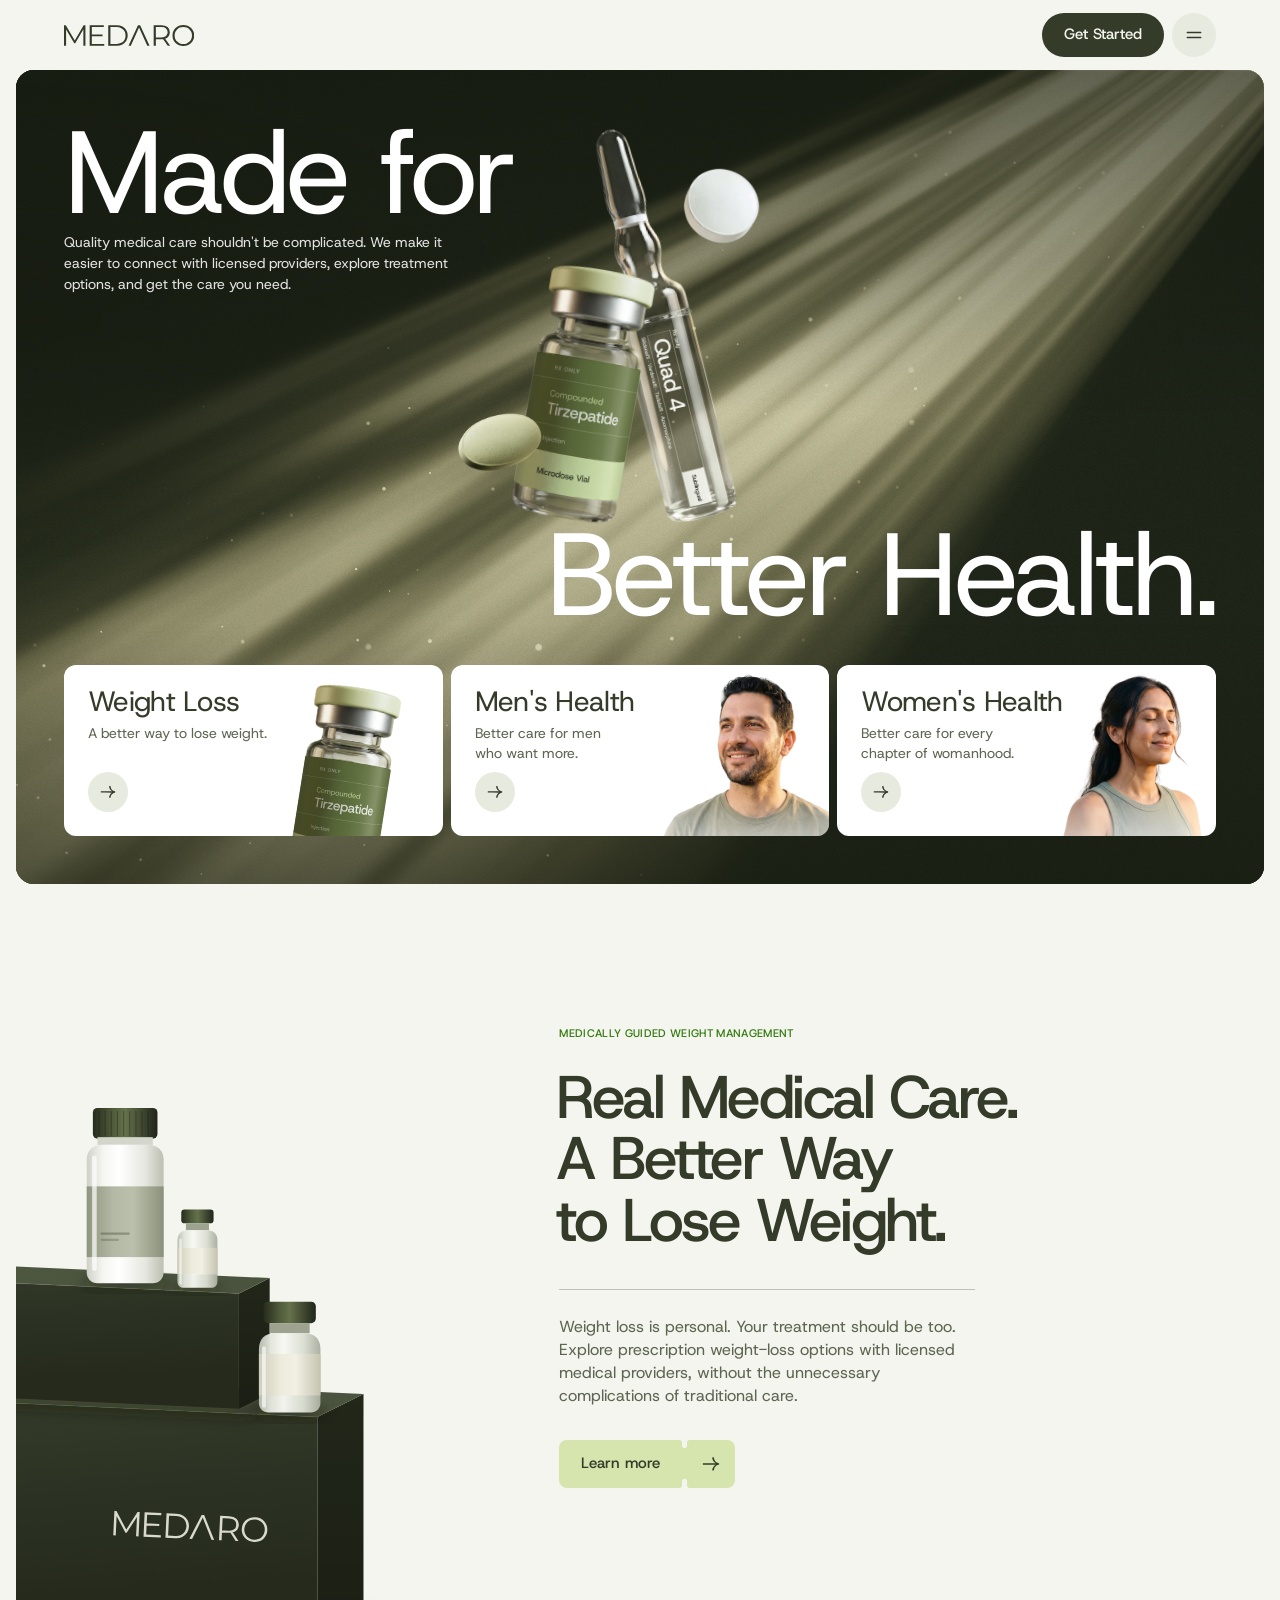
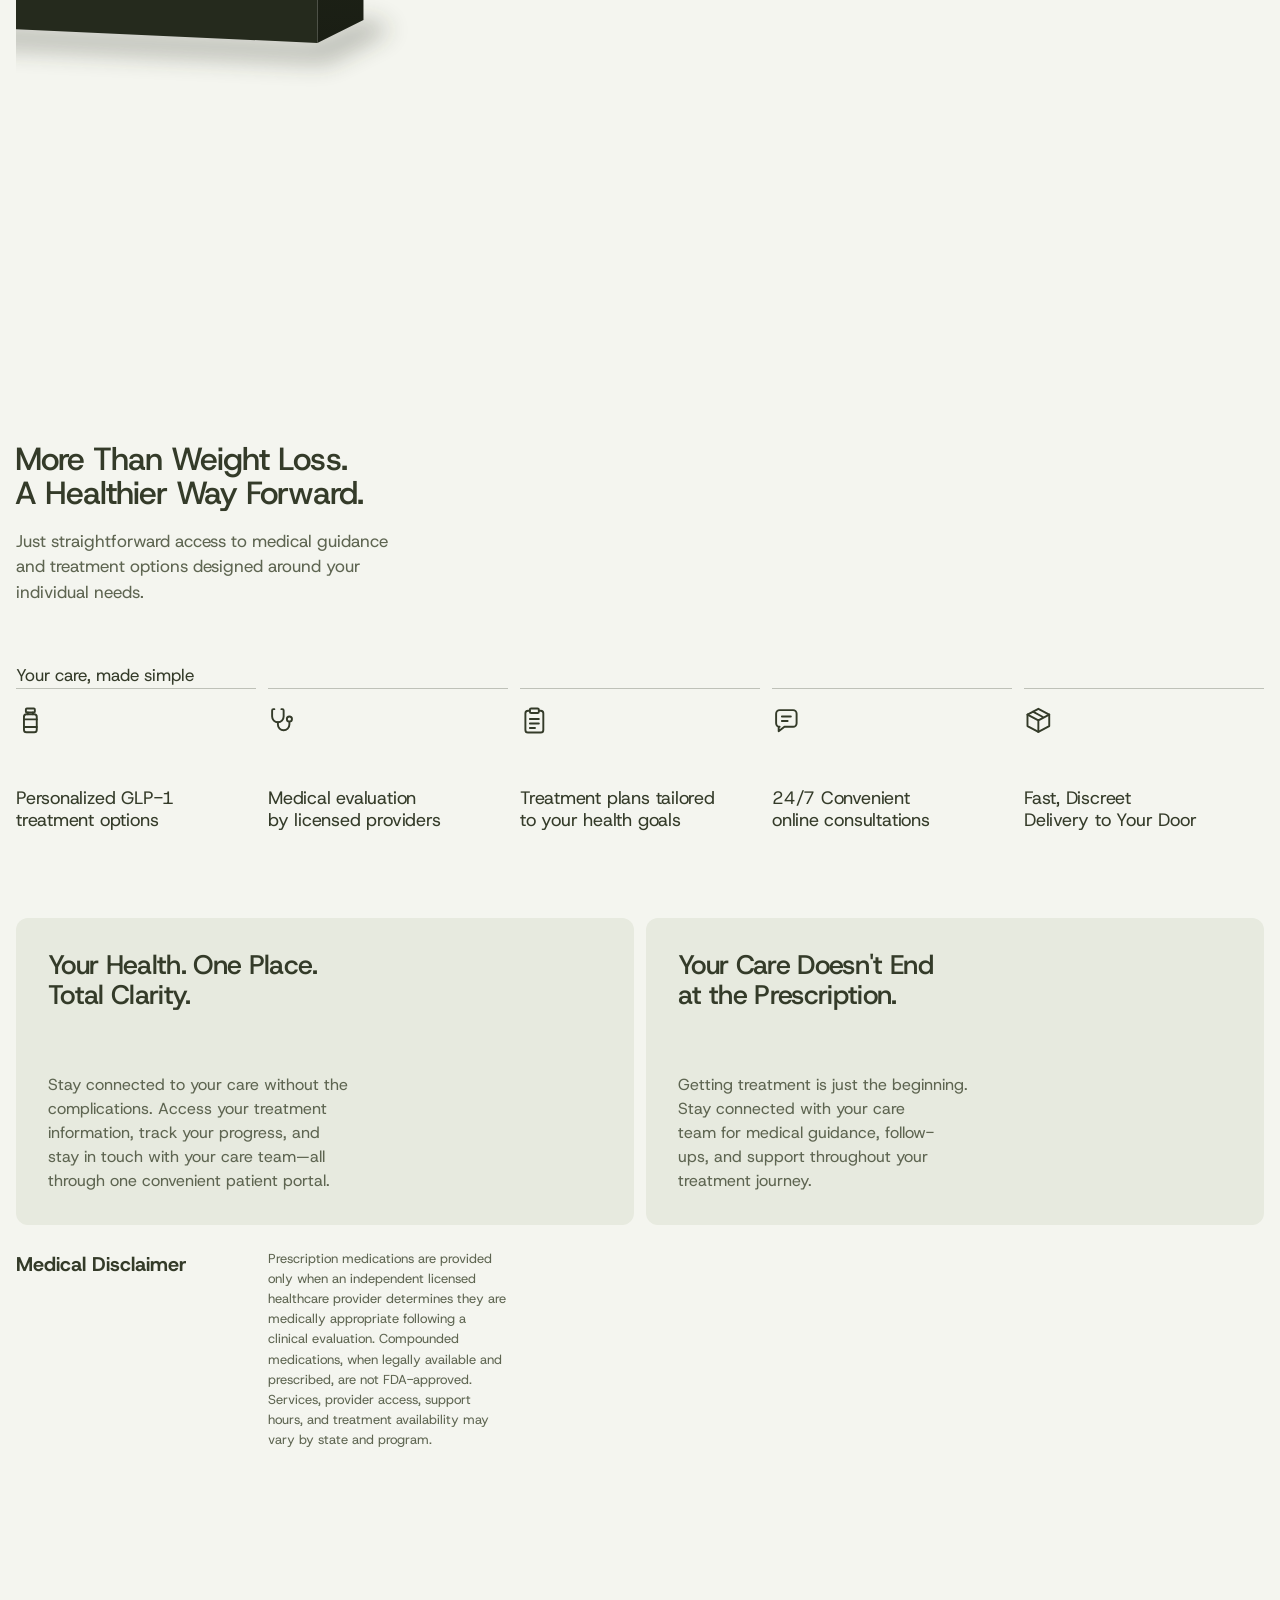
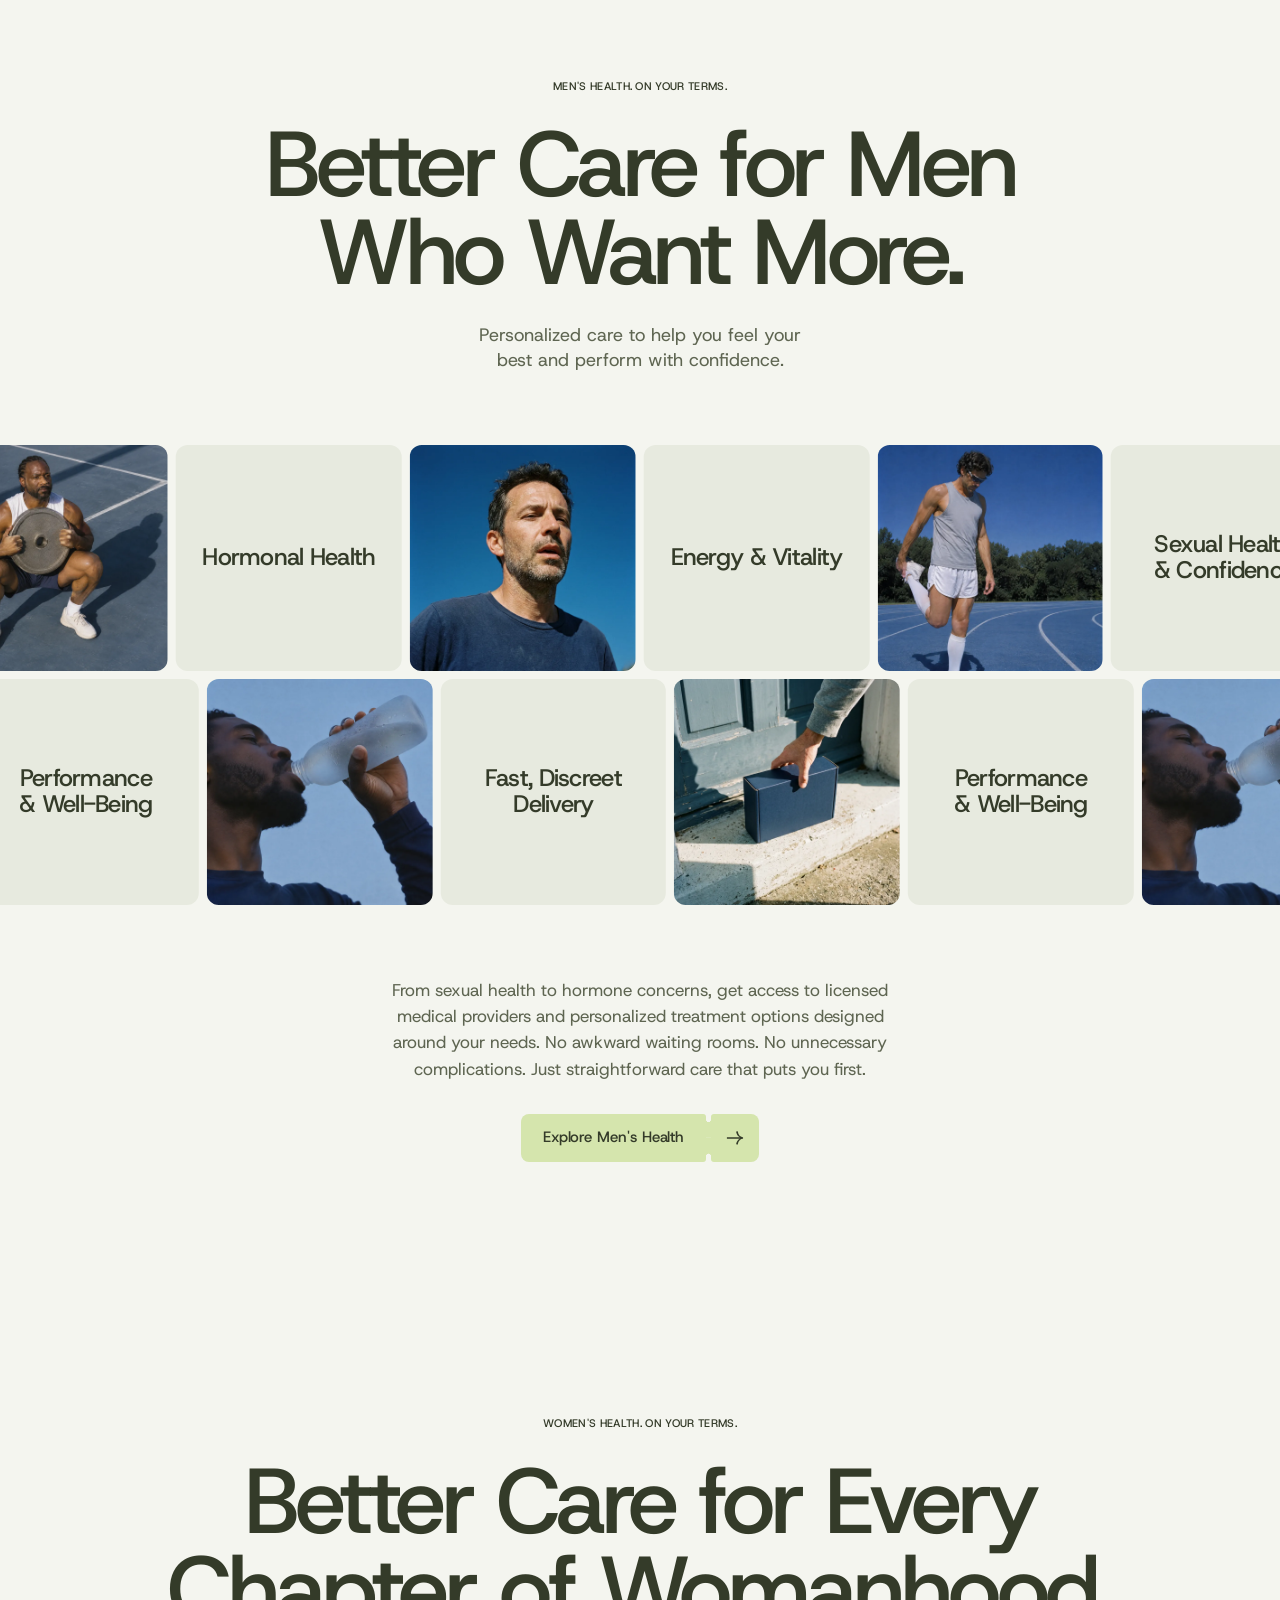
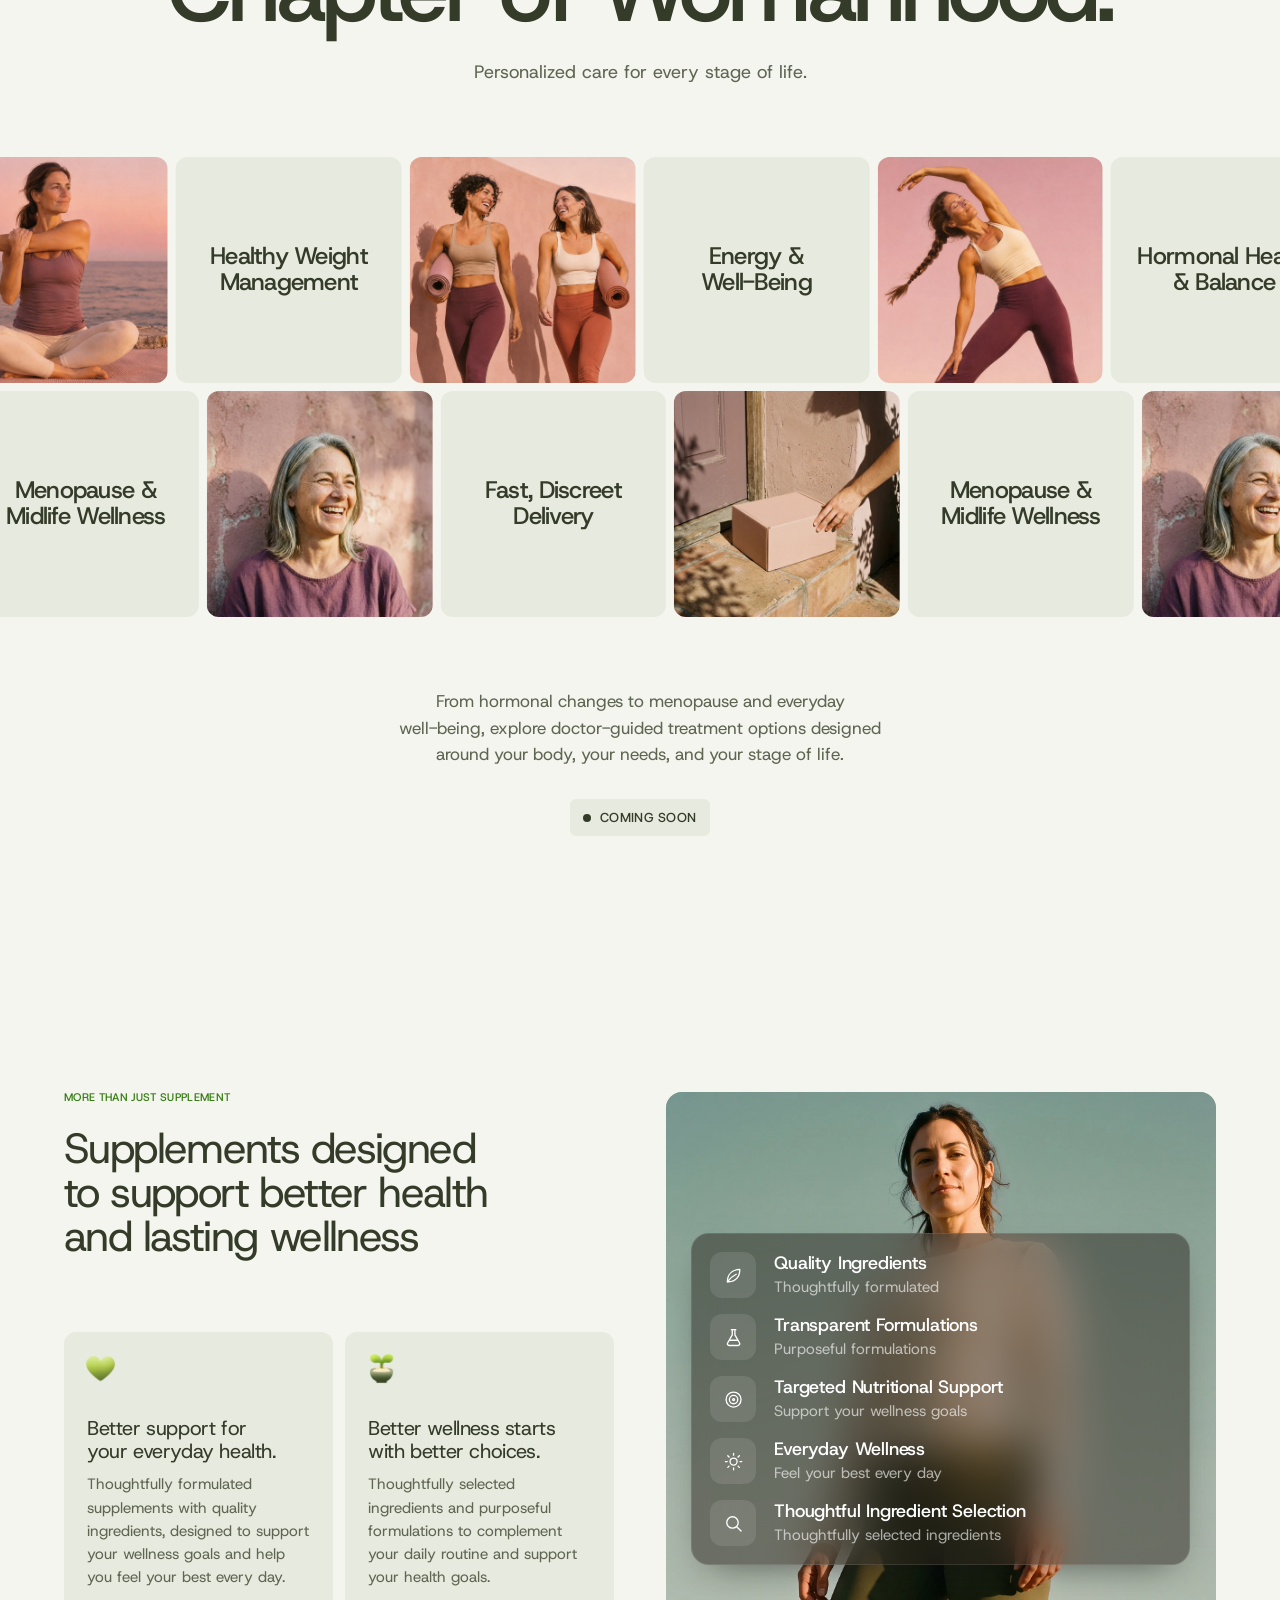
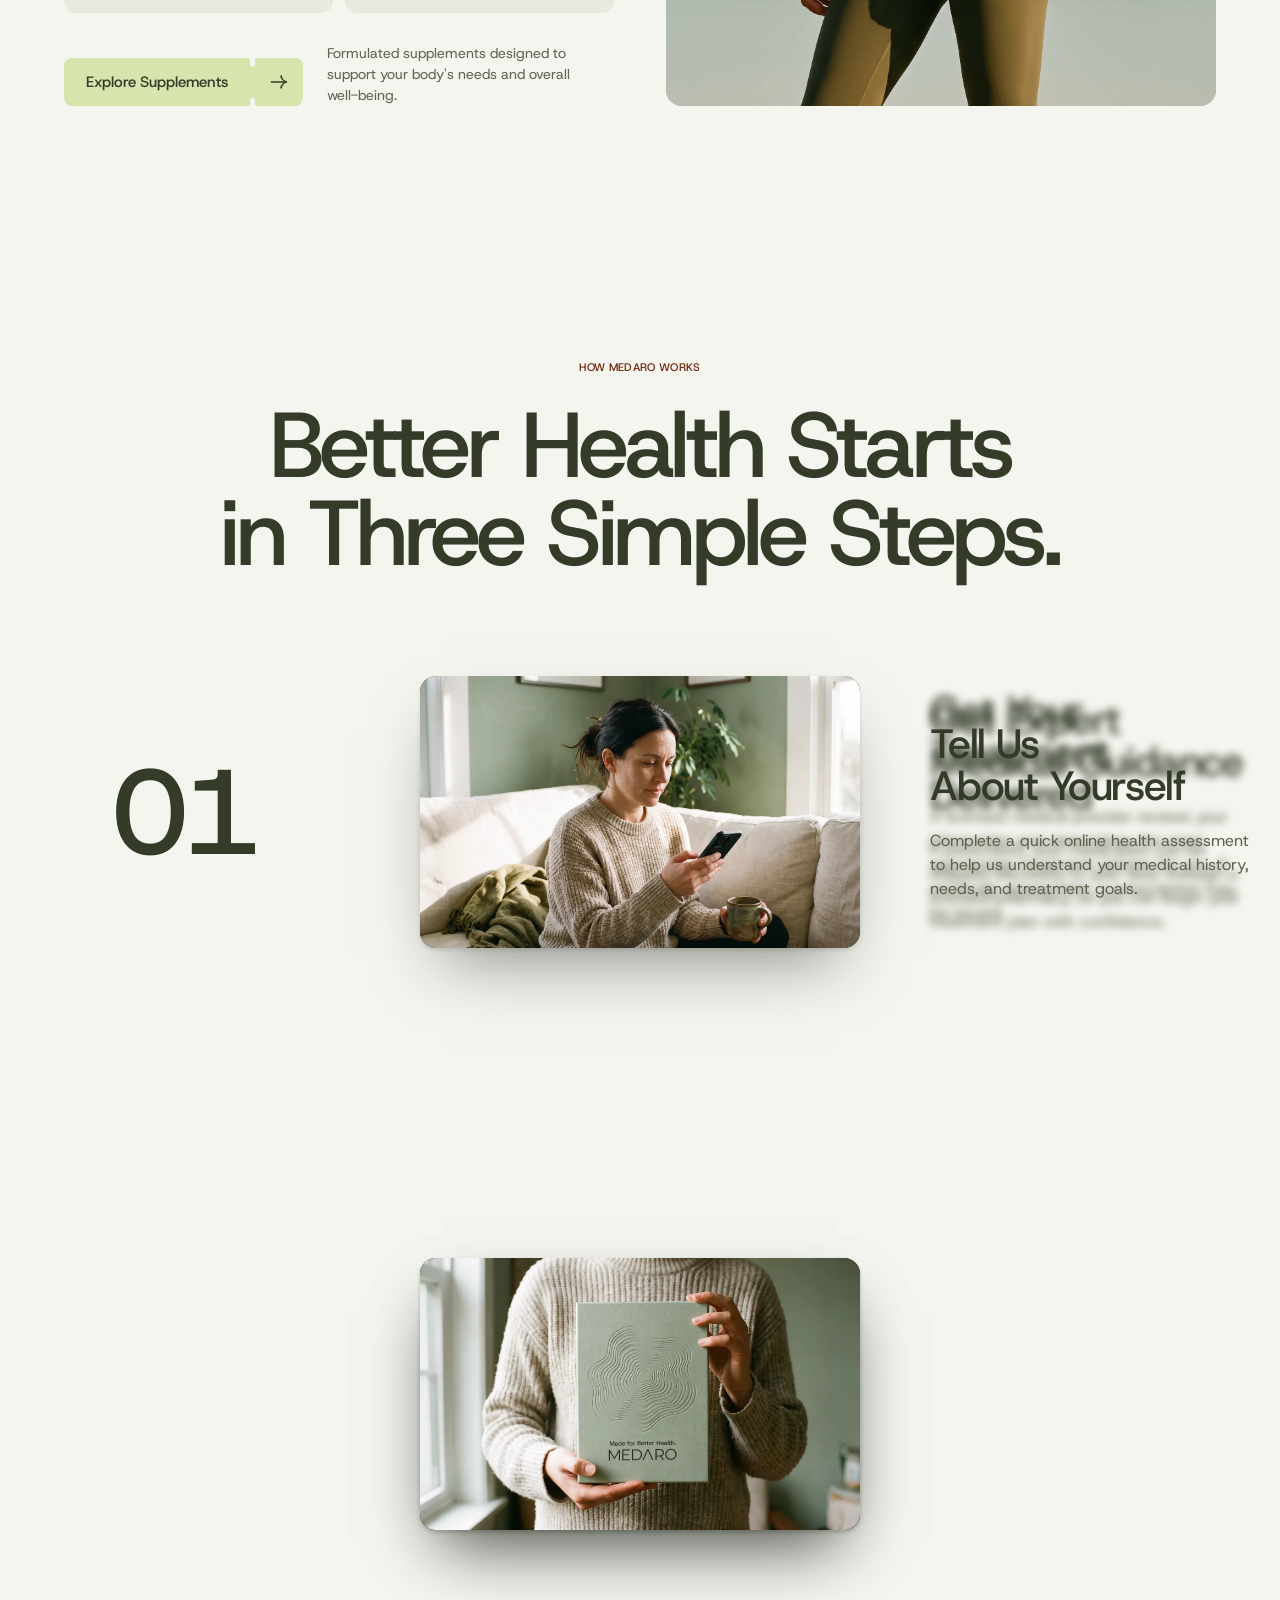
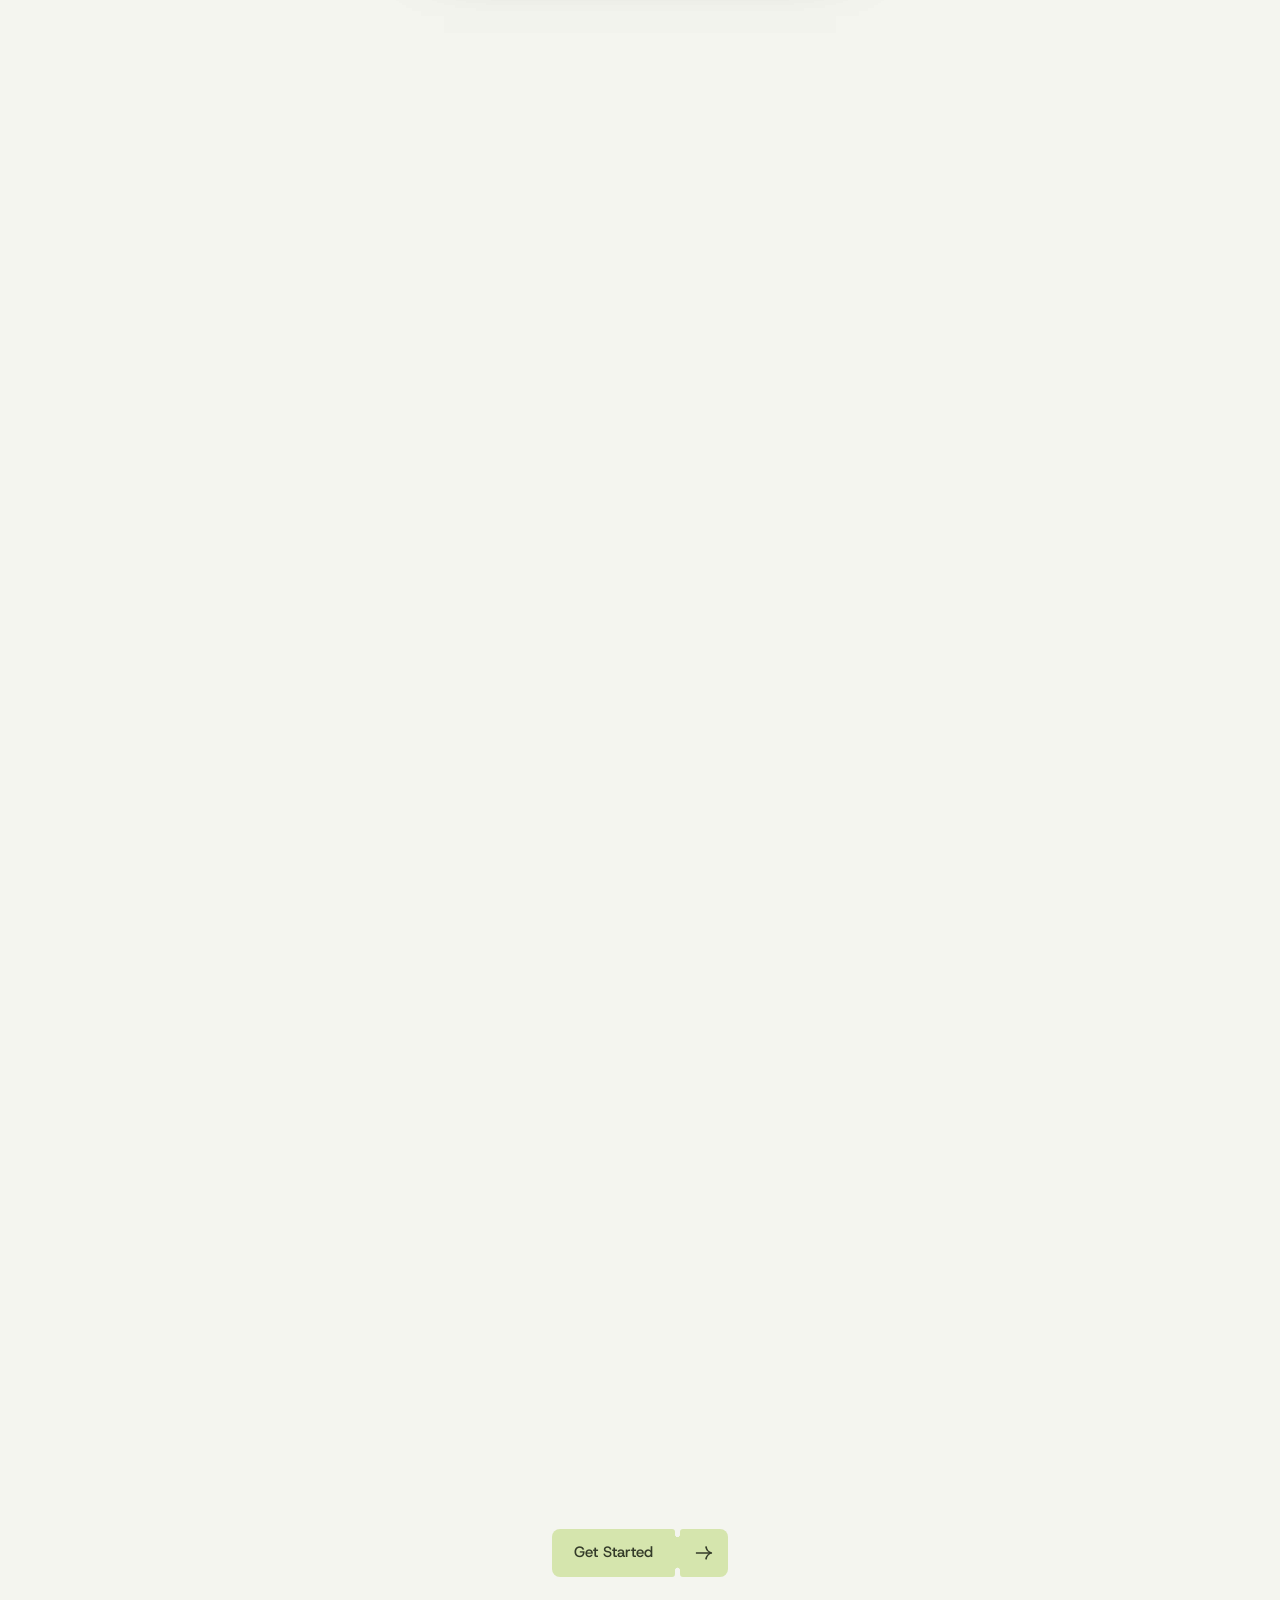
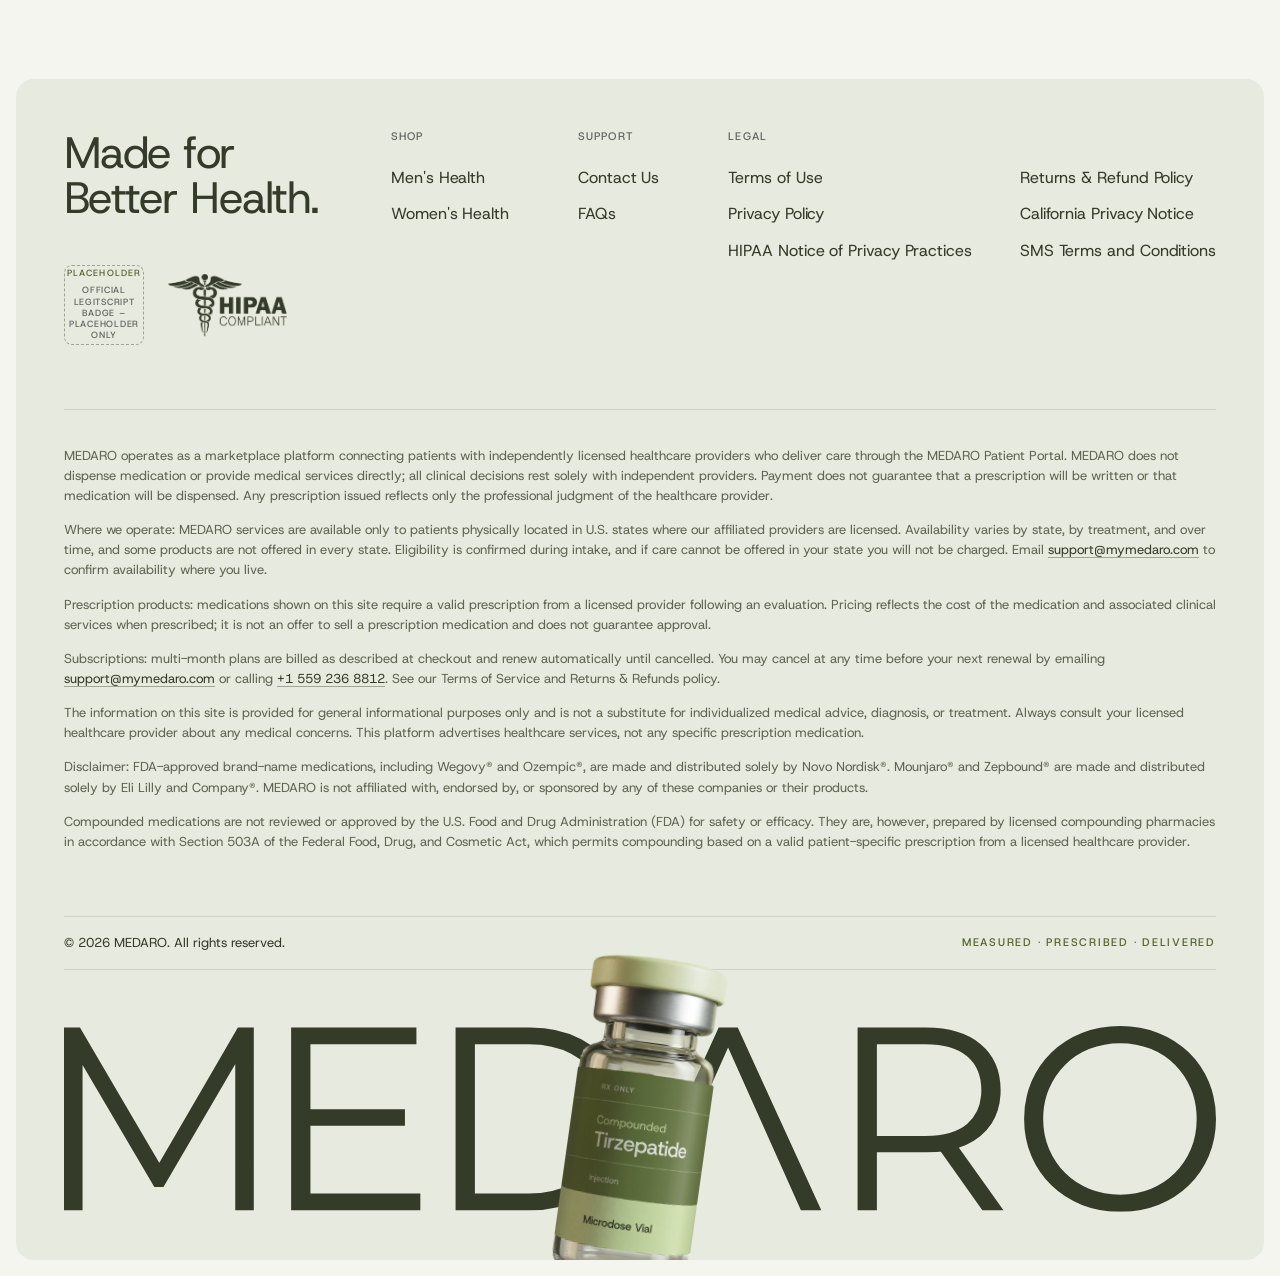
==== site/index.html @ e780f652 "How Medaro Works step 3: held sage box with a debossed pattern The user found bugs in the debossed m" ====
<!doctype html>
<html lang="en" data-palettes="a">
<head>
  <meta charset="utf-8">
  <meta name="viewport" content="width=device-width, initial-scale=1, viewport-fit=cover">
  <title>MEDARO · Made for Better Health</title>
  <meta name="description" content="Quality medical care shouldn't be complicated. We make it easier to connect with licensed providers, explore treatment options, and get the care you need.">
  <meta name="robots" content="noindex, nofollow"><!-- Draft: keep staging out of search -->
  <meta name="theme-color" content="#f4f5ef">
  <link rel="preconnect" href="https://fonts.googleapis.com">
  <link rel="preconnect" href="https://fonts.gstatic.com" crossorigin>
  <link rel="stylesheet" href="https://fonts.googleapis.com/css2?family=Host+Grotesk:wght@300;400;500;600&display=swap">
  <link rel="stylesheet" href="styles.css">
  <!-- Components (shared across pages) -->
  <link rel="stylesheet" href="components/header.css">
  <link rel="stylesheet" href="components/category-tile.css">
  <link rel="stylesheet" href="components/menu.css">
  <link rel="stylesheet" href="components/product.css">
  <link rel="stylesheet" href="components/stage-light.css">
  <link rel="stylesheet" href="components/care-tiles.css">
  <link rel="stylesheet" href="components/steps.css">
  <link rel="stylesheet" href="components/footer.css">
  <!-- One stylesheet per section, so a section can be approved and moved to main on its own -->
  <link rel="stylesheet" href="sections/home/hero.css">
  <link rel="stylesheet" href="sections/home/weight-loss.css">
  <link rel="stylesheet" href="sections/home/mens-health.css">
  <link rel="stylesheet" href="sections/home/womens-health.css">
  <link rel="stylesheet" href="sections/home/supplements.css">
  <link rel="stylesheet" href="sections/home/how-it-works.css">
</head>
<body id="top">

  <!-- Sprite: logo and icons. One source for header, menu and footer -->
  <svg class="sprite" aria-hidden="true" focusable="false">
    <!-- Official MEDARO wordmark (site/assets/logo/, from the client), cropped tight, currentColor -->
    <symbol id="wordmark" viewBox="194 74 4413 712"><g fill="currentColor" transform="translate(80 780) scale(1 -1)"><path transform="translate(0 0)" d="M114 0V700H175L495 154H463L780 700H841V0H770V589H787L495 89H460L166 589H185V0Z"/><path transform="translate(870 0)" d="M114 0V700H594V636H188V64H609V0ZM180 324V387H550V324Z"/><path transform="translate(1500 0)" d="M114 0V700H399Q511 700 595.5 655.5Q680 611 727.0 532.0Q774 453 774 350Q774 247 727.0 168.0Q680 89 595.5 44.5Q511 0 399 0ZM188 64H395Q488 64 556.5 100.5Q625 137 663.0 201.5Q701 266 701 350Q701 435 663.0 499.0Q625 563 556.5 599.5Q488 636 395 636H188Z"/><path transform="translate(2300 0)" d="M2 0 L322 700 L395 700 L715 0 L637 0 L343 657 L373 657 L79 0 Z"/><path transform="translate(3040 0)" d="M114 0V700H376Q509 700 585.5 636.5Q662 573 662 460Q662 386 627.5 332.5Q593 279 529.0 250.5Q465 222 376 222H155L188 256V0ZM592 0 412 254H492L673 0ZM188 250 155 285H374Q479 285 533.5 331.0Q588 377 588 460Q588 544 533.5 590.0Q479 636 374 636H155L188 671Z"/><path transform="translate(3740 0)" d="M420 -6Q341 -6 273.5 20.5Q206 47 156.5 95.5Q107 144 79.5 208.5Q52 273 52 350Q52 427 79.5 491.5Q107 556 156.5 604.5Q206 653 273.0 679.5Q340 706 420 706Q499 706 566.0 679.5Q633 653 682.5 605.0Q732 557 759.5 492.0Q787 427 787 350Q787 273 759.5 208.0Q732 143 682.5 95.0Q633 47 566.0 20.5Q499 -6 420 -6ZM420 60Q483 60 536.5 81.5Q590 103 629.5 142.5Q669 182 691.0 234.5Q713 287 713 350Q713 413 691.0 465.5Q669 518 629.5 557.5Q590 597 536.5 618.5Q483 640 420 640Q357 640 303.0 618.5Q249 597 209.5 557.5Q170 518 147.5 465.5Q125 413 125 350Q125 288 147.5 235.0Q170 182 209.5 142.5Q249 103 303.0 81.5Q357 60 420 60Z"/></g></symbol>
    <!-- UI icons -->
    <!-- The MEDARO arrow (user, 2026-11-20; source: assets/icons/arrow.svg). One glyph for every arrow, in currentColor;
         i-arrow-ne is the same arrow turned 45° (promo card). -->
    <symbol id="i-arrow-right" viewBox="0 0 16 16"><path fill="currentColor" d="M9.04045 13.5006C9.05132 13.5116 9.38447 13.5951 9.78072 13.6861C10.177 13.7772 10.5056 13.8378 10.5108 13.8209C10.5161 13.8039 10.5571 13.5289 10.6019 13.2096C10.692 12.5686 10.9101 11.82 11.1431 11.3519C11.8694 9.893 13.1726 8.92699 14.7532 8.67591L15.1557 8.61196V7.96748V7.32295L14.7909 7.26174C12.4008 6.86077 10.8426 5.07371 10.5511 2.39938C10.5321 2.22474 10.5094 2.08191 10.5006 2.08191C10.42 2.08191 9.08438 2.40379 9.05912 2.42929C9.04085 2.44773 9.05444 2.61144 9.08936 2.79303C9.47585 4.80384 10.5825 6.44009 12.0186 7.12424L12.363 7.28836L5.2793 7.30121L0.800003 7.30937V8.6137L5.29082 8.62187L12.3578 8.63477L11.923 8.85512C10.7947 9.42671 9.90149 10.5479 9.37547 12.0529C9.22557 12.4817 8.99939 13.4592 9.04045 13.5006Z"/></symbol>
    <symbol id="i-arrow-ne" viewBox="0 0 16 16"><path fill="currentColor" transform="rotate(-45 7.98 7.96)" d="M9.04045 13.5006C9.05132 13.5116 9.38447 13.5951 9.78072 13.6861C10.177 13.7772 10.5056 13.8378 10.5108 13.8209C10.5161 13.8039 10.5571 13.5289 10.6019 13.2096C10.692 12.5686 10.9101 11.82 11.1431 11.3519C11.8694 9.893 13.1726 8.92699 14.7532 8.67591L15.1557 8.61196V7.96748V7.32295L14.7909 7.26174C12.4008 6.86077 10.8426 5.07371 10.5511 2.39938C10.5321 2.22474 10.5094 2.08191 10.5006 2.08191C10.42 2.08191 9.08438 2.40379 9.05912 2.42929C9.04085 2.44773 9.05444 2.61144 9.08936 2.79303C9.47585 4.80384 10.5825 6.44009 12.0186 7.12424L12.363 7.28836L5.2793 7.30121L0.800003 7.30937V8.6137L5.29082 8.62187L12.3578 8.63477L11.923 8.85512C10.7947 9.42671 9.90149 10.5479 9.37547 12.0529C9.22557 12.4817 8.99939 13.4592 9.04045 13.5006Z"/></symbol>
    <!-- Supplement V3 line icons (24px, 1.5 stroke, round: the Weight Loss icons' style) -->
    <symbol id="i-leaf" viewBox="0 0 24 24"><g fill="none" stroke="currentColor" stroke-width="1.5" stroke-linecap="round" stroke-linejoin="round"><path d="M5 19c0-8 5-13.5 14-14 .2 8.6-5 14-12.5 14H5Z"/><path d="M5 19c3-4 6-6.5 10-8.5"/></g></symbol>
    <symbol id="i-flask" viewBox="0 0 24 24"><g fill="none" stroke="currentColor" stroke-width="1.5" stroke-linecap="round" stroke-linejoin="round"><path d="M9.5 3h5M10.5 3v6L5.2 18.2A1.9 1.9 0 0 0 6.9 21h10.2a1.9 1.9 0 0 0 1.7-2.8L13.5 9V3"/><path d="M7.6 15h8.8"/></g></symbol>
    <symbol id="i-target" viewBox="0 0 24 24"><g fill="none" stroke="currentColor" stroke-width="1.5" stroke-linecap="round" stroke-linejoin="round"><circle cx="12" cy="12" r="8.5"/><circle cx="12" cy="12" r="4.75"/><circle cx="12" cy="12" r="1.1"/></g></symbol>
    <symbol id="i-sun" viewBox="0 0 24 24"><g fill="none" stroke="currentColor" stroke-width="1.5" stroke-linecap="round" stroke-linejoin="round"><circle cx="12" cy="12" r="4"/><path d="M12 2.75v2M12 19.25v2M2.75 12h2M19.25 12h2M5.46 5.46l1.41 1.41M17.13 17.13l1.41 1.41M5.46 18.54l1.41-1.41M17.13 6.87l1.41-1.41"/></g></symbol>
    <symbol id="i-search" viewBox="0 0 24 24"><g fill="none" stroke="currentColor" stroke-width="1.5" stroke-linecap="round" stroke-linejoin="round"><circle cx="10.75" cy="10.75" r="6.5"/><path d="m15.5 15.5 5 5"/></g></symbol>
    <!-- Weight Loss care-point icons (24px line icons, currentColor) -->
    <symbol id="i-vial" viewBox="0 0 24 24"><g fill="none" stroke="currentColor" stroke-width="1.5" stroke-linecap="round" stroke-linejoin="round"><rect x="8.5" y="2.75" width="7" height="3" rx="0.75"/><path d="M10 5.75v1.5M14 5.75v1.5"/><rect x="7" y="7.25" width="10" height="14" rx="2"/><path d="M7 11.25h10M7 17.25h10"/></g></symbol>
    <symbol id="i-stethoscope" viewBox="0 0 24 24"><g fill="none" stroke="currentColor" stroke-width="1.5" stroke-linecap="round" stroke-linejoin="round"><path d="M5.75 3.25H5a1 1 0 0 0-1 1V9a4.5 4.5 0 0 0 9 0V4.25a1 1 0 0 0-1-1h-.75"/><path d="M8.5 13.5v1.75a4.5 4.5 0 0 0 9 0V13"/><circle cx="17.5" cy="11" r="2"/></g></symbol>
    <symbol id="i-plan" viewBox="0 0 24 24"><g fill="none" stroke="currentColor" stroke-width="1.5" stroke-linecap="round" stroke-linejoin="round"><path d="M15.5 4.5H17a2 2 0 0 1 2 2V19.5a2 2 0 0 1-2 2H7a2 2 0 0 1-2-2V6.5a2 2 0 0 1 2-2h1.5"/><rect x="8.5" y="2.75" width="7" height="3.5" rx="1"/><path d="M8.5 11h7M8.5 14.5h7M8.5 18h4"/></g></symbol>
    <symbol id="i-chat" viewBox="0 0 24 24"><g fill="none" stroke="currentColor" stroke-width="1.5" stroke-linecap="round" stroke-linejoin="round"><path d="M4 6.75A2.75 2.75 0 0 1 6.75 4h10.5A2.75 2.75 0 0 1 20 6.75v7.5A2.75 2.75 0 0 1 17.25 17H10.5L6 20.5V17h0.75A2.75 2.75 0 0 1 4 14.25Z"/><path d="M8.5 9h7M8.5 12.5h4.5"/></g></symbol>
    <symbol id="i-box" viewBox="0 0 24 24"><g fill="none" stroke="currentColor" stroke-width="1.5" stroke-linecap="round" stroke-linejoin="round"><path d="M3.5 7.5 12 3l8.5 4.5v9L12 21l-8.5-4.5Z"/><path d="M3.5 7.5 12 12l8.5-4.5M12 12v9M7.75 5.25l8.5 4.5"/></g></symbol>
  </svg>

  <a class="visually-hidden" href="#main">Skip to content</a>

  <!-- ================= HERO (approved: hero V4, user 2026-11-21) ================= -->
  <!-- SECTION:header--menu START · styles: components/header.css, components/menu.css · scripts: main.js (header, menu)
       After the client's hims and Superpower references (2026-11-20): logo left; Get Started and a menu button right.
       The six links live in a sheet that slides in from the right (native <dialog>: focus stays inside, Esc closes).
       Links: Home scroll links and page links as in content/home.md. [LINK NEEDED] Get Started destination. -->
  <header class="site-header site-header--plain site-header--compact site-header--menu" data-header>
    <div class="site-header__bar">
      <a class="logo" href="#top" aria-label="MEDARO, back to top"><svg aria-hidden="true"><use href="#wordmark"/></svg></a>
      <div class="site-header__actions">
        <a class="btn btn--dark btn--pill" href="#how-it-works">Get Started</a>
        <button class="menu-button" type="button" aria-haspopup="dialog" aria-expanded="false" aria-controls="site-menu" data-menu-open>
          <span class="visually-hidden">Open menu</span>
          <svg aria-hidden="true" viewBox="0 0 24 24"><path d="M4 9h16M4 15h16"/></svg>
        </button>
      </div>
    </div>
  </header>

  <dialog class="menu" id="site-menu" aria-labelledby="site-menu-title" data-menu>
    <div class="menu__scrim" data-menu-close></div>
    <div class="menu__panel">
      <div class="menu__top">
        <h2 class="menu__title" id="site-menu-title">Menu</h2>
        <button class="menu__close" type="button" data-menu-close>
          <span class="visually-hidden">Close menu</span>
          <svg aria-hidden="true" viewBox="0 0 24 24"><path d="M6 6l12 12M18 6 6 18"/></svg>
        </button>
      </div>

      <nav class="menu__nav" aria-labelledby="site-menu-explore">
        <p class="menu__label" id="site-menu-explore">Explore</p>
        <ul class="menu__list">
          <li style="--i:0"><a class="menu__link link-roll" href="#weight-loss" data-menu-close>Weight Loss<svg class="menu__arrow" aria-hidden="true"><use href="#i-arrow-right"/></svg></a></li>
          <li style="--i:1"><a class="menu__link link-roll" href="#mens-health" data-menu-close>Men's Health<svg class="menu__arrow" aria-hidden="true"><use href="#i-arrow-right"/></svg></a></li>
          <li style="--i:2"><a class="menu__link link-roll" href="#womens-health" data-menu-close>Women's Health<svg class="menu__arrow" aria-hidden="true"><use href="#i-arrow-right"/></svg></a></li>
          <li style="--i:3"><a class="menu__link link-roll" href="#supplements" data-menu-close>Supplement<svg class="menu__arrow" aria-hidden="true"><use href="#i-arrow-right"/></svg></a></li>
          <li style="--i:4"><a class="menu__link link-roll" href="#how-it-works" data-menu-close>How Medaro Works<svg class="menu__arrow" aria-hidden="true"><use href="#i-arrow-right"/></svg></a></li>
          <li style="--i:5"><a class="menu__link link-roll" href="about.html">About Us<svg class="menu__arrow" aria-hidden="true"><use href="#i-arrow-right"/></svg></a></li>
        </ul>
      </nav>

      <!-- Top treatments, after hims' menu: a row of product cards (Rx badge, product, name) that scrolls
           sideways. Products: the client's packs, as in the hero (client, 2026-11-20: "Put the bottle in the menu
           also", now the Quad 4 ampoule; no pens: "we do not make the drugs"; the Supplements tablet blank, client 2026-11-21:
           no MEDARO name on the pills). Names: the client's mock-up cards (Tirzepatide Microdose,
           Tirzepatide Multidose) and Quad 4 (content/mens-health.md). [LINK NEEDED] treatment pages; for now the
           landing pages and the Supplement section. -->
      <section class="menu__treat" aria-labelledby="site-menu-treat" style="--i:6">
        <p class="menu__label" id="site-menu-treat">Top treatments</p>
        <ul class="treat-row">
          <li>
            <a class="treat-card" href="weight-loss.html">
              <span class="treat-card__rx">Rx</span>
              <span class="treat-card__media" aria-hidden="true">
                <span class="pack pack--vial treat-card__pack treat-card__pack--vial"><img src="assets/images/products/vial-tirzepatide.webp" alt="" width="466" height="1100"><img class="product__print" src="assets/images/products/print-vial-microdose.svg" alt="" width="466" height="1100"><img class="product__sheen" src="assets/images/products/sheen-vial.svg" alt="" width="466" height="1100"></span>
              </span>
              <span class="treat-card__name">Tirzepatide Microdose</span>
            </a>
          </li>
          <li>
            <a class="treat-card" href="mens-health.html">
              <span class="treat-card__rx">Rx</span>
              <span class="treat-card__media" aria-hidden="true">
                <span class="pack pack--ampoule treat-card__pack treat-card__pack--ampoule"><img src="assets/images/products/ampoule-quad4.webp" alt="" width="406" height="2200"><img class="product__print" src="assets/images/products/print-ampoule-quad4-ink.svg" alt="" width="406" height="2200"></span>
              </span>
              <span class="treat-card__name">Quad 4</span>
            </a>
          </li>
          <li>
            <a class="treat-card" href="weight-loss.html">
              <span class="treat-card__rx">Rx</span>
              <span class="treat-card__media" aria-hidden="true">
                <span class="pack pack--vial treat-card__pack treat-card__pack--vial treat-card__pack--vial-b"><img src="assets/images/products/vial-tirzepatide.webp" alt="" width="466" height="1100"><img class="product__print" src="assets/images/products/print-vial-multidose.svg" alt="" width="466" height="1100"><img class="product__sheen" src="assets/images/products/sheen-vial.svg" alt="" width="466" height="1100"></span>
              </span>
              <span class="treat-card__name">Tirzepatide Multidose</span>
            </a>
          </li>
          <li>
            <a class="treat-card" href="#supplements" data-menu-close>
              <span class="treat-card__media" aria-hidden="true"><img class="treat-card__tab treat-card__tab--white" src="assets/images/products/tablet-white-blank.webp" alt="" width="669" height="665"></span>
              <span class="treat-card__name">Supplements</span>
            </a>
          </li>
        </ul>
      </section>

      <div class="menu__foot" style="--i:7">
        <a class="btn btn--outline btn--pill" href="contact.html">Contact</a>
        <a class="btn btn--dark btn--pill" href="#how-it-works" data-menu-close>Get Started</a>
      </div>
    </div>
  </dialog>
  <!-- SECTION:header--menu END -->

  <main id="main">
    <!-- SECTION:home/hero START · styles: sections/home/hero.css, components/category-tile.css, components/product.css, components/stage-light.css · scripts: components/stage-light.js · assets: assets/images/products/ (stage-plate.webp, vial-tirzepatide.webp, ampoule-quad4.webp, tablet-white-blank.webp, tablet-oval-lime-blank.webp, print-vial-microdose.svg, print-ampoule-quad4.svg, sheen-vial.svg), assets/images/people/ (man-a.webp, woman-a.webp) · tools: tools/pack-print.py, tools/unmix-glass.py
         Approved: hero V4 (user, 2026-11-21: "this one is perfect push to main"; from claude/compassionate-gates-h0ymfe).
         The headline in two lines ("Made for" top left, "Better Health." bottom right above the cards), the client's
         sentence under it, the products as one centred cluster (the Quad 4 ampoule, the Microdose Tirzepatide vial, two
         blank tablets: client, 2026-11-21, no MEDARO on the pills), and the three care categories as white cards along
         the foot (Men's and Women's Health with AI portraits, client 2026-11-21). Nothing overlaps the headline.
         Copy: the headline is ours; the sentence and the card lines are the client's (content/home.md), word for word. -->
    <section class="hero" aria-labelledby="hero-title">
      <div class="hero__frame">

        <div class="hero__head">
          <h1 class="hero__title" id="hero-title"><span class="hero__title-line hero__title-line--a">Made for</span> <span class="hero__title-line hero__title-line--b">Better Health.</span></h1>
        </div>

        <p class="hero__lede">Quality medical care shouldn't be complicated. We make it easier to connect with licensed providers, explore treatment options, and get the care you need.</p>

        <!-- The three care categories (client, 2026-11-20): Weight Loss and Men's Health open their pages; Women's
             Health scrolls to its Home section, which shows the client's [Coming Soon]. -->
        <nav class="hero__tiles" aria-label="Care">
          <ul class="category-tiles">
            <li>
              <a class="category-tile category-tile--weight" href="weight-loss.html">
                <span class="category-tile__text">
                  <span class="category-tile__name">Weight Loss</span>
                  <span class="category-tile__line">A better way to lose weight.</span>
                </span>
                <span class="category-tile__go" aria-hidden="true"><svg><use href="#i-arrow-right"/></svg></span>
                <span class="category-tile__media" aria-hidden="true"><span class="category-tile__float"><span class="pack pack--vial category-tile__obj"><img src="assets/images/products/vial-tirzepatide.webp" alt="" width="466" height="1100"><img class="product__print" src="assets/images/products/print-vial-microdose.svg" alt="" width="466" height="1100"><img class="product__sheen" src="assets/images/products/sheen-vial.svg" alt="" width="466" height="1100"></span></span></span>
              </a>
            </li>
            <li>
              <a class="category-tile category-tile--mens" href="mens-health.html">
                <span class="category-tile__text">
                  <span class="category-tile__name">Men's Health</span>
                  <span class="category-tile__line">Better care for men who want more.</span>
                </span>
                <span class="category-tile__go" aria-hidden="true"><svg><use href="#i-arrow-right"/></svg></span>
                <span class="category-tile__media" aria-hidden="true"><span class="category-tile__float"><img class="category-tile__obj category-tile__obj--person" src="assets/images/people/man-a.webp" alt="" width="1000" height="1017" data-brief="AI-generated stand-in (Nano Banana 2.1): man portrait, chest up, olive/sage/cream clothes, warm side light, plain background removed"></span></span>
              </a>
            </li>
            <li>
              <a class="category-tile category-tile--womens" href="#womens-health">
                <span class="category-tile__text">
                  <span class="category-tile__name">Women's Health</span>
                  <span class="category-tile__line">Better care for every chapter of womanhood.</span>
                </span>
                <span class="category-tile__go" aria-hidden="true"><svg><use href="#i-arrow-right"/></svg></span>
                <span class="category-tile__media" aria-hidden="true"><span class="category-tile__float"><img class="category-tile__obj category-tile__obj--person" src="assets/images/people/woman-a.webp" alt="" width="1000" height="1017" data-brief="AI-generated stand-in (Nano Banana 2.1): woman portrait, chest up, olive/sage/cream clothes, warm side light, plain background removed"></span></span>
              </a>
            </li>
          </ul>
        </nav>

        <!-- Backdrop: the same live studio light as the approved hero -->
        <div class="hero__media" aria-hidden="true">
          <img class="hero__plate" src="assets/images/products/stage-plate.webp" alt="" width="3840" height="2143">
          <canvas class="stage-light" data-stage-light data-light="dust"></canvas>
          <div class="hero__scrim"></div>
        </div>

        <!-- Products: one cluster, centred: the Quad 4 ampoule, the Microdose vial in front, the white tablet top right,
             the oval tablet at the vial's lower left. Pills blank (client, 2026-11-21). -->
        <div class="hero__scene" aria-hidden="true">
          <div class="hero__set">
            <div class="product product--ampoule"><div class="product__float"><img src="assets/images/products/ampoule-quad4.webp" alt="" width="406" height="2200"><img class="product__print product__print--glass" src="assets/images/products/print-ampoule-quad4.svg" alt="" width="406" height="2200"></div></div>
            <div class="product product--vial"><div class="product__float"><img src="assets/images/products/vial-tirzepatide.webp" alt="" width="466" height="1100"><img class="product__print" src="assets/images/products/print-vial-microdose.svg" alt="" width="466" height="1100"><img class="product__sheen" src="assets/images/products/sheen-vial.svg" alt="" width="466" height="1100"></div></div>
            <div class="product product--tablet-white"><div class="product__float"><img src="assets/images/products/tablet-white-blank.webp" alt="" width="669" height="665"></div></div>
            <div class="product product--tablet-oval"><div class="product__float"><img src="assets/images/products/tablet-oval-lime-blank.webp" alt="" width="900" height="617"></div></div>
          </div>
        </div>
      </div>
    </section>
    <!-- SECTION:home/hero END -->

  <!-- SECTION:home/weight-loss START · styles: sections/home/weight-loss.css · assets: assets/images/standin-weight-loss.svg · icons: sprite #i-vial #i-stethoscope #i-plan #i-chat #i-box, #i-arrow-right
       Layout after the user's Good Life reference (video, 2026-11-19). Copy: content/home.md → Weight Loss, word for word. -->
  <section class="wl" id="weight-loss" aria-labelledby="wl-title">
    <div class="wl__frame">

      <div class="wl__intro wl__grid">
        <!-- Stand-in: the real photo is made after the design is approved (see data-brief). -->
        <figure class="wl__stage media-brief" data-brief="Wide studio photo: MEDARO weight-loss set (two plain dark-olive boxes with the wordmark, frosted vial with olive cap and cream label, tablet bottle) on the left, running off the edge, soft light from the upper left on a paper backdrop; no drug names, doses or pens">
          <img src="assets/images/standin-weight-loss.svg" alt="" width="640" height="900">
        </figure>
        <div class="wl__copy">
          <p class="wl__eyebrow chip"><span>Medically guided weight management</span></p>
          <h2 class="wl__title" id="wl-title">Real Medical Care.<br>A Better Way<br>to Lose Weight.</h2>
          <div class="wl__body">
            <p>Weight loss is personal. Your treatment should be too. Explore prescription weight-loss options with licensed medical providers, without the unnecessary complications of traditional care.</p>
            <a class="btn btn--primary btn--arrow" href="weight-loss.html"><span class="btn__label">Learn more</span><span class="btn__icon" aria-hidden="true"><svg><use href="#i-arrow-right"/></svg></span></a>
          </div>
        </div>
      </div>

      <div class="wl__more wl__grid">
        <h3 class="wl__subtitle">More Than Weight Loss.<br>A Healthier Way Forward.</h3>
        <p class="wl__lead">Just straightforward access to medical guidance and treatment options designed around your individual needs.</p>
      </div>

      <div class="wl__care">
        <p class="wl__label" id="wl-care">Your care, made simple</p>
        <ul class="wl__cols wl__grid" aria-labelledby="wl-care">
          <li><svg class="wl__icon" aria-hidden="true"><use href="#i-vial"/></svg><span class="wl__point">Personalized <span class="wl__nowrap">GLP-1</span> treatment options</span></li>
          <li><svg class="wl__icon" aria-hidden="true"><use href="#i-stethoscope"/></svg><span class="wl__point">Medical evaluation by licensed providers</span></li>
          <li><svg class="wl__icon" aria-hidden="true"><use href="#i-plan"/></svg><span class="wl__point">Treatment plans tailored to your health goals</span></li>
          <li><svg class="wl__icon" aria-hidden="true"><use href="#i-chat"/></svg><span class="wl__point">24/7 Convenient online consultations</span></li>
          <li><svg class="wl__icon" aria-hidden="true"><use href="#i-box"/></svg><span class="wl__point">Fast, Discreet Delivery to Your Door</span></li>
        </ul>
      </div>

      <!-- Not in the reference: our proposal for the two follow-on blocks. -->
      <div class="wl__cards">
        <article class="wl__card">
          <h3>Your Health. One Place.<br>Total Clarity.</h3>
          <p>Stay connected to your care without the complications. Access your treatment information, track your progress, and stay in touch with your care team—all through one convenient patient portal.</p>
        </article>
        <article class="wl__card">
          <h3>Your Care Doesn't End<br>at the Prescription.</h3>
          <p>Getting treatment is just the beginning. Stay connected with your care team for medical guidance, follow-ups, and support throughout your treatment journey.</p>
        </article>
      </div>

      <!-- Compliance: stays visible in this section, near the claims it qualifies. -->
      <aside class="wl__disclaimer wl__grid" aria-labelledby="wl-disclaimer">
        <h3 id="wl-disclaimer">Medical Disclaimer</h3>
        <p>Prescription medications are provided only when an independent licensed healthcare provider determines they are medically appropriate following a clinical evaluation. Compounded medications, when legally available and prescribed, are not FDA-approved. Services, provider access, support hours, and treatment availability may vary by state and program.</p>
      </aside>

    </div>
  </section>
  <!-- SECTION:home/weight-loss END -->

  <!-- SECTION:home/mens-health START · styles: components/care-tiles.css, sections/home/mens-health.css · scripts: main.js (scenes, drift) · assets: assets/images/mens/ (mh-stretch, mh-squat, mh-breath, mh-drink, mh-delivery .webp)
       After the user's "When we can help" reference (2026-11-19). The page turns blue while this section holds the middle of
       the screen (data-scene). Copy: content/home.md → Men's Health, word for word. The photos are five AI photos in the section's blue
       world (2026-11-23, like Women's Health's pink ones). Each row repeats its tiles so it covers any width;
       only the first set is read by screen readers. -->
  <section class="care care--mens" id="mens-health" aria-labelledby="mh-title" data-scene="mens">
    <div class="care__frame">
      <p class="care__eyebrow chip"><span>Men's Health. On Your Terms.</span></p>
      <h2 class="care__title" id="mh-title">Better Care for Men<br>Who Want More.</h2>
      <p class="care__lede">Personalized care to help you feel your best and perform with confidence.</p>
    </div>

    <!-- The client's "Care that focuses on what matters" label is off the page (user, 2026-11-21) but still names the list for screen readers. -->
    <div class="care__rows" role="list" aria-label="Care that focuses on what matters">
      <div class="care__row" data-drift="-1">
            <div class="care__tile care__tile--photo" aria-hidden="true"><img src="assets/images/mens/mh-stretch.webp" alt="" width="1000" height="1000" loading="lazy" data-brief="AI-generated (Magnific): man, mid-30s, standing quad stretch on a blue running track, cobalt sky"></div>
            <div class="care__tile care__tile--text" role="listitem">Sexual Health &amp; Confidence</div>
            <div class="care__tile care__tile--photo" aria-hidden="true"><img src="assets/images/mens/mh-squat.webp" alt="" width="1000" height="1000" loading="lazy" data-brief="AI-generated (Magnific): man, early 40s, deep squat holding a plain weight plate on a slate-blue court, hard sun"></div>
            <div class="care__tile care__tile--text" role="listitem">Hormonal Health</div>
            <div class="care__tile care__tile--photo" aria-hidden="true"><img src="assets/images/mens/mh-breath.webp" alt="" width="1000" height="1000" loading="lazy" data-brief="AI-generated (Magnific, Nano Banana 2.1): man, late 40s, grey stubble, catching his breath after a run, chest-up crop against a cobalt sky, hard sun"></div>
            <div class="care__tile care__tile--text" role="listitem">Energy &amp; Vitality</div>
            <div class="care__tile care__tile--photo" aria-hidden="true"><img src="assets/images/mens/mh-stretch.webp" alt="" width="1000" height="1000" loading="lazy" data-brief="AI-generated (Magnific): man, mid-30s, standing quad stretch on a blue running track, cobalt sky"></div>
            <div class="care__tile care__tile--text" aria-hidden="true">Sexual Health &amp; Confidence</div>
            <div class="care__tile care__tile--photo" aria-hidden="true"><img src="assets/images/mens/mh-squat.webp" alt="" width="1000" height="1000" loading="lazy" data-brief="AI-generated (Magnific): man, early 40s, deep squat holding a plain weight plate on a slate-blue court, hard sun"></div>
            <div class="care__tile care__tile--text" aria-hidden="true">Hormonal Health</div>
            <div class="care__tile care__tile--photo" aria-hidden="true"><img src="assets/images/mens/mh-breath.webp" alt="" width="1000" height="1000" loading="lazy" data-brief="AI-generated (Magnific, Nano Banana 2.1): man, late 40s, grey stubble, catching his breath after a run, chest-up crop against a cobalt sky, hard sun"></div>
            <div class="care__tile care__tile--text" aria-hidden="true">Energy &amp; Vitality</div>
      </div>
      <div class="care__row" data-drift="1" data-phase="0.5">
            <div class="care__tile care__tile--text" role="listitem">Performance &amp; Well-Being</div>
            <div class="care__tile care__tile--photo" aria-hidden="true"><img src="assets/images/mens/mh-drink.webp" alt="" width="1000" height="1000" loading="lazy" data-brief="AI-generated (Magnific): man drinking from a plain frosted bottle, low angle against a steel-blue sky"></div>
            <div class="care__tile care__tile--text" role="listitem">Fast, Discreet Delivery</div>
            <div class="care__tile care__tile--photo" aria-hidden="true"><img src="assets/images/mens/mh-delivery.webp" alt="" width="1000" height="1000" loading="lazy" data-brief="AI-generated (Magnific, Nano Banana 2.1): a hand picking up a plain unmarked navy box from a concrete doorstep by a slate-blue door, hard morning sun"></div>
            <div class="care__tile care__tile--text" aria-hidden="true">Performance &amp; Well-Being</div>
            <div class="care__tile care__tile--photo" aria-hidden="true"><img src="assets/images/mens/mh-drink.webp" alt="" width="1000" height="1000" loading="lazy" data-brief="AI-generated (Magnific): man drinking from a plain frosted bottle, low angle against a steel-blue sky"></div>
            <div class="care__tile care__tile--text" aria-hidden="true">Fast, Discreet Delivery</div>
            <div class="care__tile care__tile--photo" aria-hidden="true"><img src="assets/images/mens/mh-delivery.webp" alt="" width="1000" height="1000" loading="lazy" data-brief="AI-generated (Magnific, Nano Banana 2.1): a hand picking up a plain unmarked navy box from a concrete doorstep by a slate-blue door, hard morning sun"></div>
            <div class="care__tile care__tile--text" aria-hidden="true">Performance &amp; Well-Being</div>
            <div class="care__tile care__tile--photo" aria-hidden="true"><img src="assets/images/mens/mh-drink.webp" alt="" width="1000" height="1000" loading="lazy" data-brief="AI-generated (Magnific): man drinking from a plain frosted bottle, low angle against a steel-blue sky"></div>
            <div class="care__tile care__tile--text" aria-hidden="true">Fast, Discreet Delivery</div>
            <div class="care__tile care__tile--photo" aria-hidden="true"><img src="assets/images/mens/mh-delivery.webp" alt="" width="1000" height="1000" loading="lazy" data-brief="AI-generated (Magnific, Nano Banana 2.1): a hand picking up a plain unmarked navy box from a concrete doorstep by a slate-blue door, hard morning sun"></div>
      </div>
    </div>

    <div class="care__frame care__foot">
      <p>From sexual health to hormone concerns, get access to licensed medical providers and personalized treatment options designed around your needs. No awkward waiting rooms. No unnecessary complications. Just straightforward care that puts you first.</p>
      <a class="btn btn--primary btn--arrow" href="mens-health.html"><span class="btn__label">Explore Men's Health</span><span class="btn__icon" aria-hidden="true"><svg><use href="#i-arrow-right"/></svg></span></a>
    </div>
  </section>
  <!-- SECTION:home/mens-health END -->

  <!-- SECTION:home/womens-health START · styles: components/care-tiles.css, sections/home/womens-health.css · scripts: main.js (scenes, drift) · assets: assets/images/womens/ (wh-balance, wh-stretch, wh-friends, wh-midlife, wh-delivery .webp)
       Same layout as Men's Health (user, 2026-11-20). The page turns pink while this section holds the middle of the screen
       (data-scene). Copy: content/home.md → Women's Health, word for word (lede set in sentence case). Not live: "Coming Soon"
       is text, not a link. Photos: five AI-generated shots in the section's pink world, a different woman in each, no products
       (user, 2026-11-21). Each row repeats its tiles so it covers any width; only the first set is read by screen readers. -->
  <section class="care care--womens" id="womens-health" aria-labelledby="wh-title" data-scene="womens">
    <div class="care__frame">
      <p class="care__eyebrow chip"><span>Women's Health. On Your Terms.</span></p>
      <h2 class="care__title" id="wh-title">Better Care for Every<br>Chapter of Womanhood.</h2>
      <p class="care__lede">Personalized care for every stage of life.</p>
    </div>

    <!-- The client's "Care that supports what matters" label is off the page (user, 2026-11-21) but still names the list for screen readers. -->
    <div class="care__rows" role="list" aria-label="Care that supports what matters">
      <div class="care__row" data-drift="-1">
            <div class="care__tile care__tile--photo" aria-hidden="true"><img src="assets/images/womens/wh-balance.webp" alt="" width="1000" height="1000" loading="lazy" data-brief="AI-generated (Magnific): woman, early 40s, standing side-bend stretch, eyes closed, braid, dusty-rose sky"></div>
            <div class="care__tile care__tile--text" role="listitem">Hormonal Health &amp; Balance</div>
            <div class="care__tile care__tile--photo" aria-hidden="true"><img src="assets/images/womens/wh-stretch.webp" alt="" width="1000" height="1000" loading="lazy" data-brief="AI-generated (Magnific): woman, mid-40s, seated arm stretch on a mat by the sea, rose sunset"></div>
            <div class="care__tile care__tile--text" role="listitem">Healthy Weight Management</div>
            <div class="care__tile care__tile--photo" aria-hidden="true"><img src="assets/images/womens/wh-friends.webp" alt="" width="1000" height="1000" loading="lazy" data-brief="AI-generated (Magnific): two women, early 30s, laughing with rolled yoga mats by a blush plaster wall"></div>
            <div class="care__tile care__tile--text" role="listitem">Energy &amp; Well-Being</div>
            <div class="care__tile care__tile--photo" aria-hidden="true"><img src="assets/images/womens/wh-balance.webp" alt="" width="1000" height="1000" loading="lazy" data-brief="AI-generated (Magnific): woman, early 40s, standing side-bend stretch, eyes closed, braid, dusty-rose sky"></div>
            <div class="care__tile care__tile--text" aria-hidden="true">Hormonal Health &amp; Balance</div>
            <div class="care__tile care__tile--photo" aria-hidden="true"><img src="assets/images/womens/wh-stretch.webp" alt="" width="1000" height="1000" loading="lazy" data-brief="AI-generated (Magnific): woman, mid-40s, seated arm stretch on a mat by the sea, rose sunset"></div>
            <div class="care__tile care__tile--text" aria-hidden="true">Healthy Weight Management</div>
            <div class="care__tile care__tile--photo" aria-hidden="true"><img src="assets/images/womens/wh-friends.webp" alt="" width="1000" height="1000" loading="lazy" data-brief="AI-generated (Magnific): two women, early 30s, laughing with rolled yoga mats by a blush plaster wall"></div>
            <div class="care__tile care__tile--text" aria-hidden="true">Energy &amp; Well-Being</div>
      </div>
      <div class="care__row" data-drift="1" data-phase="0.5">
            <div class="care__tile care__tile--text" role="listitem">Menopause &amp; Midlife Wellness</div>
            <div class="care__tile care__tile--photo" aria-hidden="true"><img src="assets/images/womens/wh-midlife.webp" alt="" width="1000" height="1000" loading="lazy" data-brief="AI-generated (Magnific, Nano Banana 2.1): woman, mid-50s, silver-streaked hair, laughing and looking off, head-and-shoulders against a dusty-rose plaster wall, warm sun"></div>
            <div class="care__tile care__tile--text" role="listitem">Fast, Discreet Delivery</div>
            <div class="care__tile care__tile--photo" aria-hidden="true"><img src="assets/images/womens/wh-delivery.webp" alt="" width="1000" height="1000" loading="lazy" data-brief="AI-generated (Magnific, Nano Banana 2.1): a hand with a gold ring reaching for a plain unmarked blush box on a terracotta doorstep, leaf shadows on a rose wall"></div>
            <div class="care__tile care__tile--text" aria-hidden="true">Menopause &amp; Midlife Wellness</div>
            <div class="care__tile care__tile--photo" aria-hidden="true"><img src="assets/images/womens/wh-midlife.webp" alt="" width="1000" height="1000" loading="lazy" data-brief="AI-generated (Magnific, Nano Banana 2.1): woman, mid-50s, silver-streaked hair, laughing and looking off, head-and-shoulders against a dusty-rose plaster wall, warm sun"></div>
            <div class="care__tile care__tile--text" aria-hidden="true">Fast, Discreet Delivery</div>
            <div class="care__tile care__tile--photo" aria-hidden="true"><img src="assets/images/womens/wh-delivery.webp" alt="" width="1000" height="1000" loading="lazy" data-brief="AI-generated (Magnific, Nano Banana 2.1): a hand with a gold ring reaching for a plain unmarked blush box on a terracotta doorstep, leaf shadows on a rose wall"></div>
            <div class="care__tile care__tile--text" aria-hidden="true">Menopause &amp; Midlife Wellness</div>
            <div class="care__tile care__tile--photo" aria-hidden="true"><img src="assets/images/womens/wh-midlife.webp" alt="" width="1000" height="1000" loading="lazy" data-brief="AI-generated (Magnific, Nano Banana 2.1): woman, mid-50s, silver-streaked hair, laughing and looking off, head-and-shoulders against a dusty-rose plaster wall, warm sun"></div>
            <div class="care__tile care__tile--text" aria-hidden="true">Fast, Discreet Delivery</div>
            <div class="care__tile care__tile--photo" aria-hidden="true"><img src="assets/images/womens/wh-delivery.webp" alt="" width="1000" height="1000" loading="lazy" data-brief="AI-generated (Magnific, Nano Banana 2.1): a hand with a gold ring reaching for a plain unmarked blush box on a terracotta doorstep, leaf shadows on a rose wall"></div>
      </div>
    </div>

    <div class="care__frame care__foot">
      <p>From hormonal changes to menopause and everyday <span class="care__nowrap">well-being</span>, explore doctor-guided treatment options designed around your body, your needs, and your stage of life.</p>
      <!-- Not live: the client's "Coming Soon" is a status tag, not a link (user, 2026-11-21). -->
      <p class="care__soon"><span class="care__dot" aria-hidden="true"></span><span>Coming Soon</span></p>
    </div>
  </section>
  <!-- SECTION:home/womens-health END -->

  <!-- SECTION:home/supplements START · styles: sections/home/supplements.css · scripts: main.js (reveal) · assets: assets/images/supplements/sp-woman.webp, assets/icons/supplement-heart.webp, supplement-sprout.webp
       Approved 2026-11-23 (user: "this is the final one"; V3 of the exploration, replaces V1, the deep olive scene). After
       the user's "Everything you need to stay aligned — in one place." reference: left, the chip, heading, the client's two
       statements as cards with illustrated icons, the CTA and the closing line; right, the woman photo with the five
       details in one frosted glass card. Copy: content/home.md → Supplement, word for word; placement changed, no words.
       [LINK NEEDED] Explore Supplements. -->
  <section class="sp" id="supplements" aria-labelledby="sp-title">
    <div class="sp__frame">
      <div class="sp__side">
        <div class="sp__head">
          <p class="sp__eyebrow chip"><span>More Than Just Supplement</span></p>
          <h2 class="sp__title" id="sp-title">Supplements designed to support better health and lasting wellness</h2>
        </div>
        <!-- Cards and CTA held at the foot, level with the photo's bottom edge (user, 2026-11-21: "push bottom part down … use
             space between so that it looks and fits image height") -->
        <div class="sp__lower">
        <!-- The client's two statements as two equal cards with an icon (user, 2026-11-21: the rows looked "too plain and
             uneven"; after Intercom's two-up cards and Slash's icon rows on Mobbin). Icons: Magnific, in the style of the
             user's gradient icon sheet, our greens, cut out; no frame (user, 2026-11-21). -->
        <div class="sp__points">
          <div class="sp__point">
            <img class="sp__point-icon" src="assets/icons/supplement-heart.webp" alt="" width="512" height="512">
            <h3>Better support for your everyday health.</h3>
            <p>Thoughtfully formulated supplements with quality ingredients, designed to support your wellness goals and help you feel your best every day.</p>
          </div>
          <div class="sp__point">
            <img class="sp__point-icon" src="assets/icons/supplement-sprout.webp" alt="" width="512" height="512">
            <h3>Better wellness starts with better choices.</h3>
            <p>Thoughtfully selected ingredients and purposeful formulations to complement your daily routine and support your health goals.</p>
          </div>
        </div>
        <div class="sp__foot">
          <a class="btn btn--primary btn--arrow" href="#supplements-link"><span class="btn__label">Explore Supplements</span><span class="btn__icon" aria-hidden="true"><svg><use href="#i-arrow-right"/></svg></span></a>
          <p class="sp__note">Formulated supplements designed to support your body's needs and overall <span class="sp__nowrap">well-being</span>.</p>
        </div>
        </div>
      </div>

      <!-- Photo: the woman (Magnific, the user's pick, 2026-11-21); brief in data-brief. The five details as glass cards over it,
           after the user's "Appointment confirmed" card. The list's label is off the page (user: "i dont need that text"). -->
      <div class="sp__panel media-brief" data-reveal data-brief="Photo, portrait: everyday wellness with the MEDARO supplements: a person outdoors or at home in warm natural light, our olive and sage tones; plain supplement jar, no drug names and no MEDARO on the bottle">
        <!-- The user's pick of three (2026-11-21: "use the woman image"), cropped in about 1.44× so she fills the panel; her
             head never cut and her chin above the card's top edge at every width -->
        <img class="sp__photo" src="assets/images/supplements/sp-woman.webp" alt="" width="1600" height="1778" loading="lazy">
        <p class="visually-hidden" id="sp-details">The difference is in the details:</p>
        <!-- One glass card with the five details, after the user's list card (icon tile, name, a grey second line).
             Second lines: words from the client's own paragraphs (case changed), a proposal to confirm. [COPY NEEDED] -->
        <div class="sp__card">
          <ul class="sp__list" aria-labelledby="sp-details">
            <li class="sp__item"><span class="sp__item-icon" aria-hidden="true"><svg><use href="#i-leaf"/></svg></span><span class="sp__item-text"><span class="sp__item-name">Quality Ingredients</span><span class="sp__item-line">Thoughtfully formulated</span></span></li>
            <li class="sp__item"><span class="sp__item-icon" aria-hidden="true"><svg><use href="#i-flask"/></svg></span><span class="sp__item-text"><span class="sp__item-name">Transparent Formulations</span><span class="sp__item-line">Purposeful formulations</span></span></li>
            <li class="sp__item"><span class="sp__item-icon" aria-hidden="true"><svg><use href="#i-target"/></svg></span><span class="sp__item-text"><span class="sp__item-name">Targeted Nutritional Support</span><span class="sp__item-line">Support your wellness goals</span></span></li>
            <li class="sp__item"><span class="sp__item-icon" aria-hidden="true"><svg><use href="#i-sun"/></svg></span><span class="sp__item-text"><span class="sp__item-name">Everyday Wellness</span><span class="sp__item-line">Feel your best every day</span></span></li>
            <li class="sp__item"><span class="sp__item-icon" aria-hidden="true"><svg><use href="#i-search"/></svg></span><span class="sp__item-text"><span class="sp__item-name">Thoughtful Ingredient Selection</span><span class="sp__item-line">Thoughtfully selected ingredients</span></span></li>
          </ul>
        </div>
      </div>
    </div>
  </section>
  <!-- SECTION:home/supplements END -->

  <!-- SECTION:home/how-it-works START · styles: components/steps.css, sections/home/how-it-works.css · scripts: main.js (steps, scenes) · assets: assets/images/steps/step-1..3.webp
       After the user's Givingli reference (2026-11-20): the stage pins while you scroll; number, card and text change step by
       step with a smooth roll / slide. The page turns sage while this section holds the middle of the screen (data-scene).
       Copy: content/home.md → How Medaro Works, word for word. Cards hold one image each, no text (user, 2026-11-20); stand-ins until the photos are made (data-brief).
       [LINK NEEDED] Get Started destination (brief says "Home Page"). -->
  <section class="steps steps--home" id="how-it-works" aria-labelledby="hiw-title" data-scene="steps" data-steps>
    <div class="steps__head">
      <p class="steps__eyebrow chip"><span>How Medaro Works</span></p>
      <h2 class="steps__title" id="hiw-title">Better Health Starts<br>in Three Simple Steps.</h2>
    </div>

    <div class="steps__track" data-steps-track>
      <div class="steps__stage">
        <div class="steps__inner">
          <div class="steps__num" aria-hidden="true"><span>0</span><span class="steps__digits"><span>1</span><span>2</span><span>3</span></span></div>

          <ol class="steps__list">
            <li class="steps__item" data-step data-state="active" aria-current="step">
              <div class="steps__card" aria-hidden="true"><img src="assets/images/steps/step-1.webp" width="1600" height="988" alt="" loading="lazy" data-brief="AI-generated (Magnific, Nano Banana 2.1): woman, early 40s, oatmeal sweater, on the sofa filling in the assessment on her phone, mug in hand, sage wall, morning light"></div>
              <div class="steps__text">
                <h3>Tell Us About Yourself</h3>
                <p>Complete a quick online health assessment to help us understand your medical history, needs, and treatment goals.</p>
              </div>
            </li>
            <li class="steps__item" data-step data-state="after">
              <div class="steps__card" aria-hidden="true"><img src="assets/images/steps/step-2.webp" width="1600" height="988" alt="" loading="lazy" data-brief="AI-generated (Magnific, Nano Banana 2.1): the same woman at home on a video call with a provider (plain sweater, out of focus, no lab coat, no name), over the shoulder"></div>
              <div class="steps__text">
                <h3>Get Expert Medical Guidance</h3>
                <p>A licensed medical provider reviews your information and determines the most appropriate treatment options for you. If medically appropriate, a prescription may be issued.</p>
              </div>
            </li>
            <li class="steps__item" data-step data-state="after">
              <div class="steps__card" aria-hidden="true"><img src="assets/images/steps/step-3.webp" width="1600" height="988" alt="" loading="lazy" data-brief="AI-generated (Magnific, Nano Banana 2.1, after the user's REOME / Homecoming references): her hands holding a sage rigid box with an abstract contour pattern debossed into it; the wordmark and tagline in ink are code (tools/box-print.py)"></div>
              <div class="steps__text">
                <h3>Get Your Treatment Delivered</h3>
                <p>If prescribed, your medication can be shipped discreetly to your door through a licensed pharmacy, so you can begin your treatment plan with confidence.</p>
              </div>
            </li>
          </ol>
        </div>
      </div>
    </div>

    <div class="steps__foot">
      <a class="btn btn--primary btn--arrow" href="#get-started-link"><span class="btn__label">Get Started</span><span class="btn__icon" aria-hidden="true"><svg><use href="#i-arrow-right"/></svg></span></a>
    </div>
  </section>
  <!-- SECTION:home/how-it-works END -->

  </main>

  <!-- SECTION:footer--full START · styles: components/footer.css, components/product.css · scripts: main.js (rolling links) · assets: assets/images/products/ (vial-tirzepatide.webp, print-vial-microdose.svg, sheen-vial.svg), assets/badges/hipaa-compliant.png
       Design after the user's Ethical Life footer (2026-11-21): brand line top left, link columns top right, the MEDARO
       wordmark across the foot behind the products ("i want our logo back of the suplement pic"), no glow; mist panel
       on the frame, radius 18. Content: the client's footer (content/footer.md, word for word; user, 2026-11-21: "make
       this footer according to this content and instead of tablets use bottles"). Product: the hero's Microdose Tirzepatide
       vial only, large and centred, in front of the wordmark in ink (user, 2026-11-21).
       [DATA NEEDED] LegitScript badge (a placeholder in the client's copy).
       Legal pages (legal/<slug>.html) not built yet. -->
  <footer class="site-footer site-footer--full">
    <div class="site-footer__frame">

      <div class="site-footer__top">
        <div class="site-footer__brandline">
          <p class="site-footer__tagline">Made for<br>Better Health.</p>
          <ul class="site-footer__badges">
            <li class="site-footer__badge site-footer__badge--placeholder">
              <span class="site-footer__badge-tag">Placeholder</span>
              <span class="site-footer__badge-text">Official LegitScript badge – placeholder only</span>
            </li>
            <!-- The client's HIPAA badge (user, 2026-11-21), recoloured to our ink: assets/badges/hipaa-compliant.png
                 (original as delivered: hipaa-compliant-original.png) -->
            <li class="site-footer__badge site-footer__badge--hipaa">
              <img src="assets/badges/hipaa-compliant.png" alt="HIPAA Compliant" width="523" height="282">
            </li>
          </ul>
        </div>

        <div class="site-footer__cols">
          <nav class="site-footer__col" aria-labelledby="footer-shop">
            <p class="site-footer__label" id="footer-shop">Shop</p>
            <ul class="site-footer__list">
              <li><a class="link-roll" href="mens-health.html">Men's Health</a></li>
              <li><a class="link-roll" href="#womens-health">Women's Health</a></li>
            </ul>
          </nav>

          <nav class="site-footer__col" aria-labelledby="footer-support">
            <p class="site-footer__label" id="footer-support">Support</p>
            <ul class="site-footer__list">
              <li><a class="link-roll" href="contact.html">Contact Us</a></li>
              <li><a class="link-roll" href="legal/frequently-asked-questions.html">FAQs</a></li>
            </ul>
          </nav>

          <nav class="site-footer__col" aria-labelledby="footer-legal">
            <p class="site-footer__label" id="footer-legal">Legal</p>
            <ul class="site-footer__list site-footer__list--split">
              <li><a class="link-roll" href="legal/terms-of-use.html">Terms of Use</a></li>
              <li><a class="link-roll" href="legal/privacy-policy.html">Privacy Policy</a></li>
              <li><a class="link-roll" href="legal/notice-of-privacy-practices.html">HIPAA Notice of Privacy Practices</a></li>
              <li><a class="link-roll" href="legal/cancellation-and-refund-policy.html">Returns &amp; Refund Policy</a></li>
              <li><a class="link-roll" href="legal/california-privacy-disclosures.html">California Privacy Notice</a></li>
              <li><a class="link-roll" href="legal/sms-and-mobile-terms.html">SMS Terms and Conditions</a></li>
            </ul>
          </nav>
        </div>
      </div>

      <!-- The client's disclaimers, word for word (content/footer.md). Company name MEDARO and phone +1 559 236 8812 (client, 2026-11-23). -->
      <div class="site-footer__fine">
        <p>MEDARO operates as a marketplace platform connecting patients with independently licensed healthcare providers who deliver care through the MEDARO Patient Portal. MEDARO does not dispense medication or provide medical services directly; all clinical decisions rest solely with independent providers. Payment does not guarantee that a prescription will be written or that medication will be dispensed. Any prescription issued reflects only the professional judgment of the healthcare provider.</p>
        <p>Where we operate: MEDARO services are available only to patients physically located in U.S. states where our affiliated providers are licensed. Availability varies by state, by treatment, and over time, and some products are not offered in every state. Eligibility is confirmed during intake, and if care cannot be offered in your state you will not be charged. Email <a href="mailto:support@mymedaro.com">support@mymedaro.com</a> to confirm availability where you live.</p>
        <p>Prescription products: medications shown on this site require a valid prescription from a licensed provider following an evaluation. Pricing reflects the cost of the medication and associated clinical services when prescribed; it is not an offer to sell a prescription medication and does not guarantee approval.</p>
        <p>Subscriptions: multi-month plans are billed as described at checkout and renew automatically until cancelled. You may cancel at any time before your next renewal by emailing <a href="mailto:support@mymedaro.com">support@mymedaro.com</a> or calling <a href="tel:+15592368812">+1 559 236 8812</a>. See our Terms of Service and Returns &amp; Refunds policy.</p>
        <p>The information on this site is provided for general informational purposes only and is not a substitute for individualized medical advice, diagnosis, or treatment. Always consult your licensed healthcare provider about any medical concerns. This platform advertises healthcare services, not any specific prescription medication.</p>
        <p>Disclaimer: FDA-approved brand-name medications, including Wegovy® and Ozempic®, are made and distributed solely by Novo Nordisk®. Mounjaro® and Zepbound® are made and distributed solely by Eli Lilly and Company®. MEDARO is not affiliated with, endorsed by, or sponsored by any of these companies or their products.</p>
        <p>Compounded medications are not reviewed or approved by the U.S. Food and Drug Administration (FDA) for safety or efficacy. They are, however, prepared by licensed compounding pharmacies in accordance with Section 503A of the Federal Food, Drug, and Cosmetic Act, which permits compounding based on a valid patient-specific prescription from a licensed healthcare provider.</p>
      </div>

      <!-- Bottom bar between two hairlines, just above the wordmark (user, 2026-11-21, after their UGC reference;
           the client's words, content/footer.md) -->
      <div class="site-footer__bar">
        <p class="site-footer__copy">© 2026 MEDARO. All rights reserved.</p>
        <p class="site-footer__motto">Measured · Prescribed · Delivered</p>
      </div>

      <!-- The wordmark (ink) behind the Microdose Tirzepatide vial, large and centred (user, 2026-11-21) -->
      <div class="site-footer__brand" aria-hidden="true">
        <svg class="site-footer__mark"><use href="#wordmark"/></svg>
        <div class="site-footer__scene">
          <div class="product product--vial"><div class="product__float"><img src="assets/images/products/vial-tirzepatide.webp" alt="" width="466" height="1100"><img class="product__print" src="assets/images/products/print-vial-microdose.svg" alt="" width="466" height="1100"><img class="product__sheen" src="assets/images/products/sheen-vial.svg" alt="" width="466" height="1100"></div></div>
        </div>
      </div>

    </div>
  </footer>
  <!-- SECTION:footer--full END -->

  <script src="main.js" defer></script>
  <script src="components/stage-light.js" defer></script>
</body>
</html>
---- site/styles.css ----
/* ==========================================================================
   MEDARO — shared styles
   Tokens first (these become Framer text and colour styles), then base,
   then small shared pieces. Token NAMES are fixed (see DESIGN.md).
   HTML is desktop only. Tablet (810–1199) and phone (≤809) are built in
   Framer during the transfer; phone sizes are listed in DESIGN.md.
   ========================================================================== */

/* ---------- Palette ----------
   Raw colours live here, one set per palette. Everything else uses the
   semantic tokens below, so a palette swap (?palette=b) recolours the whole
   site. Palette A is the client's: Soft Nude Lime, Dark Olive, Dusty Olive. */
:root,
:root[data-palette="a"] {
  --p-ink: #343b29;        /* Dark Olive Green (client): text, headlines */
  --p-ink-soft: #5e6551;   /* derived: secondary text, 5.6:1 on paper */
  --p-accent: #d5e5ad;     /* Soft Nude Lime (client): buttons */
  --p-accent-hover: #c8db98;
  --p-sage: #a8af98;       /* Dusty Olive (client): surfaces, lines, image tone */
  --p-paper: #f4f5ef;      /* derived: page, white with a breath of olive */
  --p-mist: #e7eadf;       /* derived: cards and alternate sections */
  --p-deep: #262b1e;       /* derived: dark sections, from the ink */
}

/* ---------- Animatable colour tokens ----------
   Registered so a scene (a section that recolours the page, e.g. Men's
   Health in blue: :root[data-scene="mens"]) fades every colour at once. */
@property --color-bg { syntax: "<color>"; inherits: true; initial-value: #f4f5ef; }
@property --color-surface { syntax: "<color>"; inherits: true; initial-value: #e7eadf; }
@property --color-ink { syntax: "<color>"; inherits: true; initial-value: #343b29; }
@property --color-text { syntax: "<color>"; inherits: true; initial-value: #343b29; }
@property --color-text-muted { syntax: "<color>"; inherits: true; initial-value: #5e6551; }
@property --color-line { syntax: "<color>"; inherits: true; initial-value: transparent; }

/* ---------- Tokens ---------- */
:root {
  /* Colour (semantic) */
  --color-ink: var(--p-ink);
  --color-text: var(--p-ink);
  --color-text-muted: var(--p-ink-soft);
  --color-bg: var(--p-paper);
  --color-surface: var(--p-mist);
  --color-line: color-mix(in srgb, var(--p-ink) 14%, transparent);
  --color-accent: var(--p-accent);
  --color-accent-hover: var(--p-accent-hover);
  --color-sage: var(--p-sage);
  --color-deep: var(--p-deep);
  --color-on-dark: var(--p-paper);
  --color-on-accent: var(--p-ink); /* text on lime buttons: stays dark in every scene */
  --color-on-dark-muted: color-mix(in srgb, var(--p-paper) 72%, transparent);
  /* Chips (section eyebrows): a bright text colour, set per section; this
     default is a leaf green for paper (Weight Loss), 4.7:1. In Men's and
     Women's Health the chip takes it only once the page has changed colour
     (styles.css → .chip) */
  --color-chip: #367d12;
  /* Per-line tints: Weight Loss, Men's, Women's, Supplements */
  --color-wl: var(--p-sage);
  --color-mh: var(--p-deep);
  --color-wh: var(--p-mist);
  --color-sp: var(--p-accent);

  /* Type: Host Grotesk for everything. Montserrat is the logo only. */
  --font-display: "Host Grotesk", "Helvetica Neue", Arial, sans-serif;
  --font-body: "Host Grotesk", "Helvetica Neue", Arial, sans-serif;
  --weight-light: 300;
  --weight-regular: 400;
  --weight-medium: 500;

  --fs-display: 112px; --lh-display: 0.94; --ls-display: -0.045em;
  --fs-hero: 88px;   --lh-hero: 0.98;  --ls-hero: -0.04em;
  --fs-h2: 56px;     --lh-h2: 1.02;    --ls-h2: -0.032em;
  --fs-h3: 30px;     --lh-h3: 1.12;    --ls-h3: -0.02em;
  --fs-lede: 20px;   --lh-lede: 1.45;
  --fs-body: 17px;   --lh-body: 1.55;
  --fs-small: 14px;  --lh-small: 1.45;
  --fs-chip: clamp(11px, 0.85vw, 15px); /* section chips: 12.24px at 1440 */

  /* Spacing: 4px base */
  --space-1: 4px;
  --space-2: 8px;
  --space-3: 12px;
  --space-4: 16px;
  --space-5: 24px;
  --space-6: 32px;
  --space-7: 48px;
  --space-8: 64px;
  --space-9: 96px;
  --space-10: 128px;
  --space-11: 160px;

  /* Layout */
  --container-max: 1520px;
  --gutter: 40px;
  --grid-gap: 24px;
  --header-h: 84px;
  /* The frame: the glass nav sits 16px in from the screen edge and the hero
     content shares exactly that edge (after avenn). Past --frame-max wide
     (zooming out, big screens) the frame stops growing and centres.
     --frame-side resolves per element: % is that element's container. */
  --edge: 16px;
  --frame-max: 1888px;
  --frame-side: max(var(--edge), calc((100% - var(--frame-max)) / 2));

  /* Radius */
  --radius-s: 8px;
  --radius-m: 16px;
  --radius-l: 28px;
  --radius-pill: 999px;

  /* Elevation */
  --shadow-card: 0 1px 2px color-mix(in srgb, var(--p-deep) 6%, transparent), 0 12px 32px -12px color-mix(in srgb, var(--p-deep) 18%, transparent);
  --shadow-pop: 0 1px 2px color-mix(in srgb, var(--p-deep) 8%, transparent), 0 24px 56px -16px color-mix(in srgb, var(--p-deep) 28%, transparent);

  /* Motion */
  --ease-out: cubic-bezier(0.22, 1, 0.36, 1);
  --ease-in-out: cubic-bezier(0.65, 0, 0.35, 1);
  --dur-fast: 160ms;
  --dur-base: 260ms;
  --dur-slow: 560ms;
}

/* Scene changes fade the whole page (reduced motion: instant, see below) */
:root {
  transition: --color-bg 700ms var(--ease-in-out), --color-surface 700ms var(--ease-in-out),
    --color-ink 700ms var(--ease-in-out), --color-text 700ms var(--ease-in-out),
    --color-text-muted 700ms var(--ease-in-out), --color-line 700ms var(--ease-in-out);
}

/* ---------- Base ---------- */
*,
*::before,
*::after { box-sizing: border-box; }

html {
  -webkit-text-size-adjust: 100%;
  text-size-adjust: 100%;
  scroll-behavior: smooth;
  scroll-padding-top: var(--header-h);
}

body {
  margin: 0;
  background: var(--color-bg);
  color: var(--color-text);
  font-family: var(--font-body);
  font-size: var(--fs-body);
  line-height: var(--lh-body);
  -webkit-font-smoothing: antialiased;
  -moz-osx-font-smoothing: grayscale;
  text-rendering: optimizeLegibility;
  font-feature-settings: "ss01", "cv11";
}

[hidden] { display: none !important; } /* version switcher: hidden always wins over component display rules */
[data-version] { display: contents; } /* review wrappers draw no box, so V2's sticky header stays stuck past its hero */
h1, h2, h3, h4, p, ul, ol, figure { margin: 0; }
ul, ol { padding: 0; list-style: none; }
img, svg, video { display: block; max-width: 100%; }
a { color: inherit; }
button { font: inherit; color: inherit; }

:focus-visible {
  outline: 2px solid var(--color-ink);
  outline-offset: 3px;
  border-radius: 4px;
}

@media (prefers-reduced-motion: reduce) {
  html { scroll-behavior: auto; }
  *, *::before, *::after {
    animation-duration: 0.01ms !important;
    animation-iteration-count: 1 !important;
    transition-duration: 0.01ms !important;
  }
}

/* ---------- Utilities ---------- */
.sprite { position: absolute; width: 0; height: 0; overflow: hidden; }

.visually-hidden:not(:focus):not(:active) {
  position: absolute;
  width: 1px;
  height: 1px;
  overflow: hidden;
  clip: rect(0 0 0 0);
  clip-path: inset(50%);
  white-space: nowrap;
}

.container {
  width: 100%;
  max-width: var(--container-max);
  margin-inline: auto;
  padding-inline: var(--gutter);
}

/* ---------- Logo ---------- */
.logo { display: inline-flex; color: var(--color-ink); text-decoration: none; }
.logo svg { width: auto; height: 1em; aspect-ratio: 4413 / 712; }

/* ---------- Buttons ---------- */
.btn {
  --btn-h: 48px;
  display: inline-flex;
  align-items: center;
  justify-content: center;
  height: var(--btn-h);
  padding: 0 22px;
  border: 0;
  border-radius: var(--radius-s);
  font-family: var(--font-body);
  font-size: 15px;
  font-weight: var(--weight-medium);
  letter-spacing: -0.005em;
  text-decoration: none;
  white-space: nowrap;
  cursor: pointer;
  transition: background-color var(--dur-fast) var(--ease-out), color var(--dur-fast) var(--ease-out), transform var(--dur-fast) var(--ease-out);
}
.btn:active { transform: scale(0.98); }
.btn--pill { border-radius: var(--radius-pill); }
.btn--s { --btn-h: 40px; padding: 0 16px; font-size: 14px; }
.btn--l { --btn-h: 54px; padding: 0 28px; font-size: 16px; }

/* Fills go through --btn-bg so the arrow variant's pieces share one colour */
.btn--primary { --btn-bg: var(--color-accent); background: var(--btn-bg); color: var(--color-on-accent); }
.btn--primary:hover { --btn-bg: var(--color-accent-hover); }

.btn--dark { --btn-bg: var(--p-ink); background: var(--btn-bg); color: var(--color-on-dark); } /* raw ink: a scene that turns --color-ink light keeps this button dark */
.btn--dark:hover { --btn-bg: var(--color-deep); }

/* Arrow button (user, 2026-11-19, after the Verdant "Try now" reference):
   a label tile and a square arrow tile, joined by a narrow neck, so the join
   reads as a small round-ended notch at the top and the bottom. Used on
   every lime CTA. Same colours as the plain button; only the build changes.
     <a class="btn btn--primary btn--arrow">
       <span class="btn__label">Get Started</span>
       <span class="btn__icon" aria-hidden="true"><svg><use href="#i-arrow-right"/></svg></span>
     </a>
   Measured on the reference: notch ≈ 11% of the height wide, ≈ 19% deep,
   rounded mouth and round bottom; arrow tile square.
   Framer: Button component, variant "Arrow": two frames in a stack (gap =
   notch width) plus the neck as an absolute frame behind them. */
.btn--arrow {
  --notch-w: 5px;   /* gap between the tiles */
  --notch-d: 9px;   /* how far the notch cuts in, top and bottom */
  --notch-r: 3px;   /* rounded mouth: the tiles' inner corners */
  --btn-r: var(--radius-s);
  position: relative;
  isolation: isolate;
  gap: var(--notch-w);
  padding: 0;
  border-radius: var(--btn-r);
  background: none;
}
.btn--arrow .btn__label,
.btn--arrow .btn__icon,
.btn--arrow::before {
  background-color: var(--btn-bg);
  transition: background-color var(--dur-fast) var(--ease-out);
}
.btn--arrow .btn__label {
  display: flex;
  align-items: center;
  height: 100%;
  padding: 0 22px;
  border-radius: var(--btn-r) var(--notch-r) var(--notch-r) var(--btn-r);
}
.btn--arrow .btn__icon {
  display: grid;
  place-items: center;
  flex: none;
  width: var(--btn-h);
  height: 100%;
  border-radius: var(--notch-r) var(--btn-r) var(--btn-r) var(--notch-r);
}
.btn--arrow .btn__icon svg {
  width: 18px;
  height: 18px;
  transition: transform var(--dur-base) var(--ease-out);
}
.btn--arrow:hover .btn__icon svg { transform: translateX(3px); }
/* The neck: fills the gap between the notches, round-ended where they stop.
   1px wider than the gap on each side so no seam shows between the pieces. */
.btn--arrow::before {
  content: "";
  position: absolute;
  z-index: -1;
  top: calc(var(--notch-d) - var(--notch-w) / 2);
  bottom: calc(var(--notch-d) - var(--notch-w) / 2);
  right: calc(var(--btn-h) - 1px);
  width: calc(var(--notch-w) + 2px);
  --cut: radial-gradient(circle calc(var(--notch-w) / 2) at 50% 0, #0000 calc(100% - 0.5px), #000);
  --cut-b: radial-gradient(circle calc(var(--notch-w) / 2) at 50% 100%, #0000 calc(100% - 0.5px), #000);
  -webkit-mask: var(--cut) top / 100% 51% no-repeat, var(--cut-b) bottom / 100% 51% no-repeat;
  mask: var(--cut) top / 100% 51% no-repeat, var(--cut-b) bottom / 100% 51% no-repeat;
}
.btn--arrow.btn--s { --notch-w: 4px; --notch-d: 8px; padding: 0; }
.btn--arrow.btn--s .btn__label { padding: 0 16px; }
.btn--arrow.btn--s .btn__icon svg { width: 16px; height: 16px; }
.btn--arrow.btn--l { --notch-w: 5px; --notch-d: 10px; padding: 0; }
.btn--arrow.btn--l .btn__label { padding: 0 26px; }
.btn--arrow.btn--l .btn__icon svg { width: 20px; height: 20px; }
.btn--arrow.btn--pill { --btn-r: calc(var(--btn-h) / 2); } /* exact half height: a 999px radius would scale the small inner corners away */

.btn--outline { background: transparent; color: var(--color-ink); box-shadow: inset 0 0 0 1px color-mix(in srgb, var(--color-ink) 24%, transparent); }
.btn--outline:hover { box-shadow: inset 0 0 0 1px var(--color-ink); }

/* Rolling link (user, 2026-11-20, after their hover recording): on hover
   every letter slides up and an identical copy rolls in from below, one
   letter after another, left to right; it rolls back when the pointer
   leaves. main.js splits the text into letters (keeping the font's kerning)
   and keeps the whole word for screen readers. The copy is a text-shadow one
   line below each letter. Used on the nav links; the footer links later.
   Reduced motion: no roll (transitions are cut to ~0). */
.link-roll__text {
  display: inline-flex;
  overflow: hidden;
  line-height: 1.25;
  white-space: pre;
}
.link-roll__c {
  display: inline-block;
  text-shadow: 0 1.25em currentColor;
  /* quick, like the reference: ~0.3s for a short word, 16ms between letters */
  transition: transform 280ms cubic-bezier(0.6, 0, 0.2, 1);
  transition-delay: calc(var(--i, 0) * 16ms);
}
.link-roll:hover .link-roll__c,
.link-roll:focus-visible .link-roll__c { transform: translateY(-1.25em); }

/* Underlined text link */
.link-underline {
  color: inherit;
  font-size: 16px;
  text-decoration: underline;
  text-decoration-thickness: 1px;
  text-underline-offset: 4px;
  transition: text-underline-offset var(--dur-fast) var(--ease-out), opacity var(--dur-fast) var(--ease-out);
}
.link-underline:hover { text-underline-offset: 6px; }

/* ---------- Chip: the section eyebrow in a bright colour ----------
   Every section eyebrow (user, 2026-11-21: "we will have … everywhere where
   we have chips"): capitals in a bright colour picked for the section's
   background (user: "add color to chips … multiple colors as per bg color";
   then, of a filled pill, "change color of text not add frame"). No frame,
   no fill. Each colour is the most vivid of its hue that still reads at this
   size (WCAG AA, 4.5:1 for 12px text), so on light and mid backgrounds it is
   deep rather than neon. --color-chip is set on each section.
   In Men's and Women's Health the chip changes with the page, like the
   heading (user, 2026-11-21: "at first should be normal color … it should
   change to blue or pink color when we scroll and background color
   change"): until the section's scene arrives it is the heading's colour
   (--color-ink: olive on paper, light while the page is Men's blue), then
   it fades to the section's colour with the background (the section's own
   CSS: :root[data-scene="mens"] .care--mens .chip).
   The text is trimmed to its capitals: the box is the cap height.
   Markup: <p class="chip"><span>Text</span></p>
   Sections add their own margin and alignment (centred: margin-inline auto).
   Framer: a text style, a colour per section. */
.chip {
  display: flex;
  align-items: center;
  width: fit-content;
  color: var(--color-chip);
  transition: color 700ms var(--ease-in-out); /* in step with the scene fade; reduced motion: instant */
  font-size: var(--fs-chip);
  font-weight: var(--weight-medium);
  line-height: 1;
  letter-spacing: 0.03em;
  text-transform: uppercase;
}
.chip > span { text-box: trim-both cap alphabetic; }

/* ---------- Stand-in images ----------
   Photos are added after the user confirms a design. Until then image slots
   use a stand-in from assets/images/standin-*.svg. ?briefs=on shows what the
   real photo should be (data-brief). */
.media-brief { position: relative; }
:root[data-briefs="on"] .media-brief[data-brief]::after {
  content: "Stand-in · " attr(data-brief);
  position: absolute;
  left: 50%;
  bottom: 12px;
  z-index: 5;
  transform: translateX(-50%);
  max-width: 70%;
  padding: 6px 10px;
  border-radius: 6px;
  background: rgba(255, 255, 255, 0.86);
  color: #222;
  font: 500 11px/1.35 system-ui, sans-serif;
  text-align: center;
}

/* ---------- Review-only: version switcher (never goes to Framer) ---------- */
.review-switcher {
  position: fixed;
  left: 16px;
  bottom: 16px;
  z-index: 9999;
  display: flex;
  flex-direction: column;
  gap: 6px;
  padding: 8px;
  border-radius: 12px;
  background: rgba(20, 20, 20, 0.88);
  color: #fff;
  font: 500 12px/1.2 system-ui, sans-serif;
  box-shadow: 0 8px 24px rgba(0, 0, 0, 0.25);
  backdrop-filter: blur(8px);
}
.review-switcher__row { display: flex; align-items: center; gap: 4px; }
.review-switcher__label { min-width: 72px; padding-inline: 4px; opacity: 0.7; }
.review-switcher button {
  min-width: 28px;
  padding: 5px 8px;
  border: 0;
  border-radius: 6px;
  background: rgba(255, 255, 255, 0.1);
  color: #fff;
  cursor: pointer;
  text-transform: uppercase;
}
.review-switcher button[aria-pressed="true"] { background: #fff; color: #111; }
---- site/components/header.css ----
/* ==========================================================================
   Component: header
   One structure everywhere (user, 2026-11-19): logo left · six links
   centred · a secondary "Contact" button and the Get Started CTA right.
   No login. Weight Loss, Men's Health, Women's Health, Supplement, How
   Medaro Works scroll on Home; About Us and Contact open pages.

   Over the hero photo (V1): --glass geometry (56px bar, radius 12, inset
   16, padding 0 8 0 22, 40px buttons radius 8) with the --smoke surface,
   the user's pick (2026-11-19): near-black rgb(19,19,19) at ~58%, a little
   darker at the top, measured from their Dolomites glass-card reference.
   No light edge: on dark glass a white hairline reads as an outline.
   Turns light once the photo has scrolled away (is-solid).
   On the page background (V2): --plain.
   With a menu sheet (V3, the client's hims/Superpower references,
   2026-11-20): --menu. Logo left; Get Started and a round menu button right;
   the six links move into components/menu.css.
   ========================================================================== */

.site-header { z-index: 50; }

.site-header__bar {
  display: grid;
  grid-template-columns: 1fr auto 1fr;
  align-items: center;
}
.site-header__bar > .logo { justify-self: start; }
.site-header__actions {
  justify-self: end;
  display: flex;
  align-items: center;
  gap: 8px;
}

.site-header__links {
  position: relative;
  display: flex;
  align-items: center;
  gap: 24px;
}
.site-header__links a {
  position: relative;
  z-index: 1;
  font-size: 14px;
  font-weight: var(--weight-regular);
  letter-spacing: -0.003em;
  color: inherit;
  text-decoration: none;
  white-space: nowrap;
  transition: opacity var(--dur-fast) var(--ease-out);
}

/* ---------- Over the photo: shared ---------- */
.site-header--glass {
  position: fixed;
  top: var(--edge);
  left: var(--frame-side);
  right: var(--frame-side);
}
.site-header--glass .site-header__bar {
  height: 56px;
  padding: 0 8px 0 22px;
  border-radius: 12px;
  color: #fff;
  transition: background-color var(--dur-base) var(--ease-out), box-shadow var(--dur-base) var(--ease-out), color var(--dur-base) var(--ease-out);
}
.site-header--glass .logo { color: inherit; font-size: 17px; }
.site-header--glass .site-header__links a { opacity: 0.88; }
.site-header--glass .site-header__links a:hover { opacity: 1; }

/* Secondary button on the glass: a lighter pane of the same glass */
.site-header--glass .btn--glass {
  background: rgba(255, 255, 255, 0.14);
  color: #fff;
}
.site-header--glass .btn--glass:hover { background: rgba(255, 255, 255, 0.22); }
.site-header--glass.is-solid .btn--glass { background: var(--color-surface); color: var(--color-ink); }
.site-header--glass.is-solid .btn--glass:hover { background: color-mix(in srgb, var(--color-surface) 80%, var(--color-ink) 8%); }

/* Past the photo: light bar, ink type (all treatments) */
.site-header--glass.is-solid .site-header__bar {
  background: color-mix(in srgb, var(--color-bg) 86%, transparent);
  box-shadow: inset 0 0 0 1px var(--color-line), 0 8px 24px -12px rgba(0, 0, 0, 0.12);
  backdrop-filter: blur(20px);
  -webkit-backdrop-filter: blur(20px);
  color: var(--color-ink);
}

/* ---------- Smoke surface: Dolomites glass cards ---------- */
.site-header--smoke .site-header__bar {
  background: linear-gradient(180deg, rgba(19, 19, 19, 0.62) 0%, rgba(19, 19, 19, 0.54) 100%);
  box-shadow: none;
  backdrop-filter: blur(32px) saturate(0.9);
  -webkit-backdrop-filter: blur(32px) saturate(0.9);
}

/* ---------- On the page background (V2) ---------- */
.site-header--plain {
  position: sticky;
  top: 0;
  background: var(--color-bg);
  transition: box-shadow var(--dur-base) var(--ease-out);
}
.site-header--plain.is-scrolled { box-shadow: 0 1px 0 var(--color-line); }
.site-header--plain .site-header__bar {
  height: 88px;
  /* logo and CTA line up with the V2 content inset: frame edge + 48 */
  padding-inline: calc(var(--frame-side) + 48px);
  color: var(--color-ink);
}
.site-header--plain .logo { font-size: 21px; }
/* Compact (Home V3, user 2026-11-19: "nav looks so big heightwise"): 18px shorter */
.site-header--plain.site-header--compact .site-header__bar { height: 70px; }
.site-header--compact .site-header__actions .btn { --btn-h: 44px; } /* 4px shorter than the default 48 (user, 2026-11-19) */
.site-header--plain .site-header__links { gap: 28px; }
.site-header--plain .site-header__links a { font-size: 15px; }
.site-header--plain .site-header__links a:hover { opacity: 0.6; }

/* Narrower desktops (1200–1359): tighten so the links keep clear of logo and CTA */
@media (max-width: 1359px) {
  .site-header__links { gap: 20px; }
  .site-header--plain .site-header__links { gap: 20px; }
  .site-header--plain .site-header__links a { font-size: 14px; }
}

/* ---------- With a menu sheet (V3) ---------- */
.site-header--menu .site-header__bar { grid-template-columns: 1fr auto; }

.menu-button {
  display: grid;
  place-items: center;
  width: 44px;
  height: 44px;
  padding: 0;
  border: 0;
  border-radius: 50%;
  background: var(--color-surface);
  color: var(--color-ink);
  cursor: pointer;
  transition: background-color var(--dur-fast) var(--ease-out), transform var(--dur-fast) var(--ease-out);
}
.menu-button:hover { background: color-mix(in srgb, var(--color-surface) 82%, var(--color-ink) 10%); }
.menu-button:active { transform: scale(0.96); }
.menu-button svg {
  width: 20px;
  height: 20px;
  fill: none;
  stroke: currentColor;
  stroke-width: 1.8;
  stroke-linecap: round;
}
---- site/components/category-tile.css ----
/* ==========================================================================
   Component: category tile
   One care category as a large white card, laid out after hims' category
   cards (user, 2026-11-20): the name top left with a short line under it,
   the round arrow bottom left (no "Learn more": the user, 2026-11-20), the
   line's product large on the right and cut off by the card's edge, no
   shadow (user, 2026-11-20: "i dont like shadows you are using"), standing
   still (no bob: the user on the category cards, 2026-11-20, "there wont be
   any updown animation"); it lifts a little on hover.
   Text in one colour family (ink, ink-soft): the user, "I dont want text
   colourful i want like ours".
   First use: the three care categories in one row along the foot of Home
   hero V4.
   Variants: --weight, --mens, --womens (the product and its placement).
   Framer: one component, a variant per care line (name, line, product).
   ========================================================================== */

.category-tiles {
  display: grid;
  grid-template-columns: repeat(3, minmax(0, 1fr));
  gap: 8px;
  margin: 0;
  padding: 0;
  list-style: none;
}

.category-tile {
  position: relative;
  display: flex;
  flex-direction: column;
  justify-content: space-between;
  height: var(--tile-h, 176px);
  padding: 22px 24px 24px;
  overflow: hidden; /* the product runs off the card's edge */
  border-radius: 12px;
  background: #fff; /* pure white (user, 2026-11-20) */
  color: var(--color-ink);
  text-decoration: none;
  isolation: isolate;
}

/* ---------- Text: name and line top left ---------- */
.category-tile__text {
  display: grid;
  gap: 8px;
  max-width: 58%; /* clear of the product */
}
.category-tile__name {
  font-size: 28px;
  font-weight: var(--weight-regular);
  line-height: 1.05;
  letter-spacing: -0.025em;
  white-space: nowrap;
}
.category-tile__line {
  font-size: 14px;
  line-height: 1.4;
  color: var(--color-text-muted);
  text-wrap: balance;
}

/* ---------- The product, large on the right, cut off by the card ---------- */
.category-tile__media {
  position: absolute;
  inset: 0;
  z-index: -1;
  pointer-events: none;
}
.category-tile__float {
  position: absolute;
  inset: 0;
}
/* (doubled class: beats .pack's position in product.css, which loads later) */
.category-tile .category-tile__obj {
  position: absolute;
  left: var(--ct-x);
  top: var(--ct-y);
  width: auto;
  max-width: none;
  height: var(--ct-h);
  transform: translate(-50%, -50%) rotate(var(--ct-r, 0deg));
  transition: transform var(--dur-slow) var(--ease-out);
}
.category-tile:hover .category-tile__obj {
  transform: translate(-50%, calc(-50% - 4px)) rotate(calc(var(--ct-r, 0deg) + var(--ct-hover-r, 2deg)));
}

/* ---------- The arrow: the round one, bottom left ----------
   In place of a "Learn more" line (user, 2026-11-20: "i dont want learn more text instead replace that with
   arrow"), the 40px round arrow of the promo and category cards: mist, lime on hover. */
.category-tile__go {
  display: grid;
  place-items: center;
  width: 40px;
  height: 40px;
  border-radius: 50%;
  background: var(--color-surface);
  color: var(--color-ink);
  transition: background-color var(--dur-fast) var(--ease-out);
}
.category-tile__go svg {
  width: 16px;
  height: 16px; /* the MEDARO arrow (assets/icons/arrow.svg) */
  transition: transform var(--dur-base) var(--ease-out);
}
.category-tile:hover .category-tile__go { background: var(--color-accent); }
.category-tile:hover .category-tile__go svg { transform: translateX(2px); }

/* ---------- The three lines ---------- */
/* Weight Loss: the client's Tirzepatide Microdose vial, large, cap and label in view, its foot cut off by the card */
.category-tile--weight {
  --ct-h: 122%;
  --ct-x: 74%;
  --ct-y: 73%;
  --ct-r: 9deg;
}
/* Men's and Women's Health: a person, chest up, cut out, the card cropping them at the foot (client, 2026-11-21:
   "remove the blue pills from [ Men's Health ] and put an A.I men photo there and do the same for women healths";
   the user's references: hims-style cut-outs that fade out towards the bottom). Head near the top of the card,
   the face on the right, the shoulders fading into the white card. */
.category-tile .category-tile__obj--person {
  -webkit-mask-image: linear-gradient(180deg, #000 58%, rgba(0, 0, 0, 0) 96%);
  mask-image: linear-gradient(180deg, #000 58%, rgba(0, 0, 0, 0) 96%); /* a gradient, not an image file: works from file:// */
}
.category-tile--mens,
.category-tile--womens {
  --ct-h: 122%;
  --ct-x: 80%;
  --ct-y: 66%;
  --ct-r: 0deg;
  --ct-hover-r: 0deg;
}
@media (prefers-reduced-motion: reduce) {
  .category-tile .category-tile__obj { transition: none; }
}
---- site/components/menu.css ----
/* ==========================================================================
   Component: menu sheet
   The desktop menu behind the header's menu button, after the client's hims
   and Superpower references (2026-11-20) and Mobbin (Quartz, Klaviyo): a
   sheet slides in from the right over a dimmed page. "Menu" on a hairline,
   one column of large links with arrows, a "Top treatments" row of product
   cards (after hims), Contact and Get Started at the foot.
   Built on <dialog> (showModal): focus stays inside, the page behind is
   inert, Esc closes. main.js adds .is-open after opening and removes it
   before closing, so the sheet and scrim animate both ways.
   Geometry: floats 8px from the screen edges, radius 18 like the hero stage,
   460px wide. Paper surface, ink type. Reduced motion: fades only.
   ========================================================================== */

.menu {
  position: fixed;
  inset: 0;
  width: 100%;
  height: 100%;
  max-width: none;
  max-height: none;
  margin: 0;
  padding: 0;
  border: 0;
  background: transparent;
  color: var(--color-ink);
  overflow: hidden;
}
.menu::backdrop { background: transparent; } /* the scrim below animates instead */

.menu__scrim {
  position: absolute;
  inset: 0;
  background: rgba(23, 27, 17, 0.42);
  opacity: 0;
  transition: opacity 320ms var(--ease-out);
}

.menu__panel {
  position: absolute;
  top: 8px;
  right: 8px;
  bottom: 8px;
  display: flex;
  flex-direction: column;
  width: min(460px, 100% - 16px);
  padding: 20px 28px 28px;
  overflow-y: auto;
  border-radius: 18px;
  background: var(--color-bg);
  box-shadow: 0 1px 2px rgba(20, 24, 14, 0.06), 0 24px 64px -12px rgba(20, 24, 14, 0.32);
  transform: translateX(calc(100% + 16px));
  transition: transform 420ms var(--ease-out);
  overscroll-behavior: contain;
}

.menu.is-open .menu__scrim { opacity: 1; }
.menu.is-open .menu__panel { transform: none; }

/* ---------- Top row ---------- */
.menu__top {
  display: flex;
  align-items: center;
  justify-content: space-between;
  min-height: 44px;
  padding-bottom: 16px;
  border-bottom: 1px solid var(--color-line); /* user: "one border line below menu" */
}
.menu__title {
  font-size: 22px;
  font-weight: var(--weight-medium);
  letter-spacing: -0.02em;
}
.menu__close {
  display: grid;
  place-items: center;
  width: 44px;
  height: 44px;
  padding: 0;
  border: 0;
  border-radius: 50%;
  background: var(--color-surface);
  color: var(--color-ink);
  cursor: pointer;
  transition: background-color var(--dur-fast) var(--ease-out), transform var(--dur-fast) var(--ease-out);
}
.menu__close:hover { background: color-mix(in srgb, var(--color-surface) 82%, var(--color-ink) 10%); }
.menu__close:active { transform: scale(0.96); }
.menu__close svg { width: 20px; height: 20px; fill: none; stroke: currentColor; stroke-width: 1.8; stroke-linecap: round; }

/* ---------- Links ---------- */
.menu__nav { margin: 24px 0 28px; }
.menu__label {
  margin-bottom: 8px;
  font-size: 11px;
  font-weight: var(--weight-medium);
  line-height: 1;
  letter-spacing: 0.1em;
  text-transform: uppercase;
  color: #6b6b68; /* neutral grey (user: "grey not greenish"), 5.1:1 on paper */
}
.menu__list { list-style: none; margin: 0 -14px; padding: 0; }
.menu__link {
  display: flex;
  align-items: center;
  gap: 12px;
  padding: 9px 14px;
  border-radius: 12px;
  font-size: 28px;
  font-weight: var(--weight-regular);
  line-height: 1.1;
  letter-spacing: -0.025em;
  color: inherit;
  text-decoration: none;
  transition: background-color var(--dur-fast) var(--ease-out);
}
.menu__arrow {
  width: 20px; /* the MEDARO arrow (assets/icons/arrow.svg) */
  height: 20px;
  margin-left: auto;
  color: var(--color-text-muted);
  transition: transform var(--dur-base) var(--ease-out), color var(--dur-fast) var(--ease-out);
}
a.menu__link:hover { background: var(--color-surface); }
a.menu__link:hover .menu__arrow { transform: translateX(3px); color: var(--color-ink); }


/* ---------- Top treatments ----------
   After hims' menu: light cards in a row that scrolls sideways and runs to
   the sheet's edge (the next card peeks). Rx badge top left, the product in
   the middle, the name at the foot. */
.menu__treat { margin-top: auto; } /* sits at the foot of the sheet, above the buttons */
.treat-row {
  display: grid;
  grid-auto-flow: column;
  grid-auto-columns: 168px;
  gap: 10px;
  margin: 0 -28px;
  padding: 4px 28px 6px;
  list-style: none;
  overflow-x: auto;
  scroll-snap-type: x mandatory;
  scroll-padding-inline: 28px;
  scrollbar-width: none;
  overscroll-behavior-x: contain;
}
.treat-row::-webkit-scrollbar { display: none; }
.treat-row > li { scroll-snap-align: start; }

.treat-card {
  position: relative;
  display: grid;
  grid-template-rows: 1fr auto;
  height: 196px;
  padding: 12px 14px 14px;
  border-radius: 14px;
  background: var(--color-surface);
  color: var(--color-ink);
  text-decoration: none;
  overflow: hidden;
  transition: background-color var(--dur-fast) var(--ease-out);
}
.treat-card:hover { background: color-mix(in srgb, var(--color-surface) 88%, var(--color-ink) 6%); }
.treat-card__rx {
  position: absolute;
  top: 10px;
  left: 10px;
  display: grid;
  place-items: center;
  width: 28px;
  height: 28px;
  border-radius: 50%;
  background: #fff;
  font-size: 12px;
  font-weight: var(--weight-medium);
  letter-spacing: -0.01em;
}
.treat-card__name {
  font-size: 15px;
  font-weight: var(--weight-medium);
  letter-spacing: -0.01em;
}
.treat-card__media {
  position: relative;
  display: grid;
  place-items: center;
}
.treat-card__media > * { transition: transform var(--dur-slow) var(--ease-out); }
.treat-card:hover .treat-card__media > * { transform: translateY(-3px) rotate(var(--hover-r, 0deg)); }

.treat-card__tab { width: 88px; height: auto; }
/* the client's packs (2026-11-20): the Tirzepatide vials upright, a little tilted each way, the Quad 4 ampoule
   leaning like the hero's */
.treat-card__pack--vial { height: 112px; rotate: 8deg; }
.treat-card__pack--vial-b { rotate: -7deg; }
.treat-card__pack--ampoule { height: 136px; rotate: -16deg; }
.treat-card__tab--white { width: 74px; }

/* ---------- Foot ---------- */
.menu__foot {
  display: grid;
  grid-template-columns: 1fr 1fr;
  gap: 8px;
  margin-top: 12px;
}

/* ---------- Entrance: rows rise in, one after another ---------- */
.menu__list > li,
.menu__treat,
.menu__foot {
  opacity: 0;
  transform: translateY(10px);
  transition: opacity 360ms var(--ease-out), transform 420ms var(--ease-out);
  transition-delay: calc(120ms + var(--i, 0) * 32ms);
}
.menu.is-open .menu__list > li,
.menu.is-open .menu__treat,
.menu.is-open .menu__foot { opacity: 1; transform: none; }
/* closing: everything leaves together, no stagger */
.menu:not(.is-open) .menu__list > li,
.menu:not(.is-open) .menu__treat,
.menu:not(.is-open) .menu__foot { transition-delay: 0ms; transition-duration: 160ms; }

/* Keyboard focus */
.menu a:focus-visible,
.menu button:focus-visible,
.menu-button:focus-visible {
  outline: 2px solid var(--color-ink);
  outline-offset: 2px;
}
.treat-card:focus-visible { outline-offset: 2px; }

@media (prefers-reduced-motion: reduce) {
  .menu__panel { transform: none; opacity: 0; transition: opacity 200ms linear; }
  .menu.is-open .menu__panel { opacity: 1; }
  .menu__list > li, .menu__treat, .menu__foot { transform: none; transition-delay: 0ms; }
  .treat-card:hover .treat-card__media > * { transform: none; }
}
---- site/components/product.css ----
/* ==========================================================================
   Component: floating product
   One MEDARO product (pen, capped pen, tablet…) as its own cut-out render,
   floating on its own loop. Used by Home hero V2 and V3; each section places
   the objects with --x --y (centre, % of its scene box), --h (height, %) and
   --r (tilt), inside a box that is a size container (cqh units for drift).
   Pens are rendered blank and upright; their labels are SVG in the markup
   (.product__print), drawn in the pen image's own pixels, printed with
   multiply and clipped with an SVG clipPath. See DESIGN.md → Direction,
   "MEDARO product imagery".
   ========================================================================== */

.product {
  position: absolute;
  left: var(--x);
  top: var(--y);
  height: var(--h);
  aspect-ratio: var(--ar);
  transform: translate(-50%, -50%) rotate(var(--r));
  z-index: var(--z, 1);
}
.product__float {
  position: relative;
  width: 100%;
  height: 100%;
  animation: product-float var(--dur, 8s) var(--ease, ease-in-out) var(--delay, 0s) infinite;
  will-change: transform;
}
.product__float > img {
  display: block;
  width: 100%;
  height: 100%;
}

/* Pen labels: SVG in the pen image's own pixels, printed onto the blank
   sleeve. Multiply lets the render's shading and paper texture through; an
   SVG clipPath keeps the print on the sleeve. (Not a CSS mask-image: those
   are blocked when the page is opened from disk and the label vanishes.) */
.product__print,
.product__sheen {
  position: absolute;
  inset: 0;
  width: 100%;
  height: 100%;
  mix-blend-mode: multiply;
}
/* a soft highlight on dark print, where multiply can't lighten */
.product__sheen { mix-blend-mode: screen; }
/* light print straight on glass (the Quad 4 ampoule): screen lightens */
.product__print--glass { mix-blend-mode: screen; }

/* The packs (hero, 2026-11-21): blank renders with their print as an SVG
   image in the render's own pixels (tools/pack-print.py), wrapped onto the
   cylinder; laid over the render as <img>: multiply on the vial's label,
   screen on the ampoule's clear glass, a satin sheen on the vial.
   A pack anywhere else (cards), sized by its height:
   <span class="pack pack--vial"><img render><img class="product__print" print-….svg><img class="product__sheen" sheen-vial.svg></span> */
.pack { position: relative; display: block; aspect-ratio: var(--ar); }
.pack > img { display: block; width: 100%; height: 100%; }
.pack--ampoule { --ar: 406 / 2200; }
.pack--vial { --ar: 466 / 1100; }
.product__print { font-family: var(--font-body); }
/* every word on a pack is readable in the hero: nothing under 20 units in
   the pen image's pixels (about 6.5px on screen at 1440) */
.print-name { font-size: 38px; font-weight: var(--weight-medium); letter-spacing: -0.015em; }
.print-dose { font-size: 22px; font-weight: var(--weight-medium); letter-spacing: -0.01em; }
.print-meta { font-size: 20px; font-weight: var(--weight-regular); letter-spacing: 0; }

/* The objects: image ratio, stacking, and a float of their own (different
   period, drift, tilt and phase, so they never move in step). */
.product--pen-capped   { --ar: 307 / 2284; --z: 1; --dur: 9.5s; --delay: -3s;   --fx: -0.4cqh; --fy: -1.4cqh; --fr: -1.2deg; }
.product--pen          { --ar: 299 / 2200; --z: 2; --dur: 7.5s; --delay: -1s;   --fx: 0.3cqh;  --fy: -1.8cqh; --fr: 0.9deg; }
.product--tablet-white { --ar: 669 / 662;  --z: 3; --dur: 6.2s; --delay: -2.4s; --fx: 0.6cqh;  --fy: -2.4cqh; --fr: 7deg; }
/* the packs: the Quad 4 ampoule and the Tirzepatide vial (hero, 2026-11-21) */
.product--ampoule      { --ar: 406 / 2200; --z: 2; --dur: 8.2s; --delay: -2s;   --fx: 0.3cqh;  --fy: -1.8cqh; --fr: 1deg; }
.product--vial         { --ar: 466 / 1100; --z: 3; --dur: 6.8s; --delay: -4s;   --fx: -0.4cqh; --fy: -2.2cqh; --fr: -2deg; }
.product--tablet-oval  { --ar: 900 / 620;  --z: 3; --dur: 7s;   --delay: -4.6s; --fx: -0.5cqh; --fy: -2cqh;   --fr: -6deg; }

/* rests where it is placed, drifts and settles */
@keyframes product-float {
  0%, 100% { transform: translate3d(0, 0, 0) rotate(0deg); }
  50% { transform: translate3d(var(--fx, 0), var(--fy, -1.6cqh), 0) rotate(var(--fr, 0deg)); }
}
@media (prefers-reduced-motion: reduce) {
  .product__float { animation: none; }
}
---- site/components/stage-light.css ----
/* ==========================================================================
   Component: stage light (components/stage-light.js)
   The live light beam, laid exactly over the photo plate it replaces (same
   box), under the section's scrim. Fades in over the plate once the first
   frame is drawn; the plate is the fallback when WebGL or JS is missing.
   ========================================================================== */
.stage-light {
  position: absolute;
  inset: 0;
  display: block;
  width: 100%;
  height: 100%;
  opacity: 0;
  transition: opacity 700ms var(--ease-out);
}
.stage-light.is-live { opacity: 1; }
@media (prefers-reduced-motion: reduce) {
  .stage-light { transition-duration: 200ms; }
}
---- site/components/care-tiles.css ----
/* ==========================================================================
   Component: care tiles
   The Home care-line sections (Men's Health, Women's Health): the numbered
   chip, a big centred headline, then two rows of square tiles, photos and MEDARO renders
   alternating with text tiles (the line's five care points), running off
   both screen edges and sliding sideways in opposite directions as you
   scroll (main.js, data-drift); paragraph and CTA centred below.
   After the user's "When we can help" reference (2026-11-19).
   Each section recolours the page while it holds the middle of the screen
   (data-scene on the section; the scene's tokens live in its own
   stylesheet, sections/home/<line>.css).
   Framer: one component, a variant per care line.
   ========================================================================== */

.care {
  --care-pad: clamp(112px, 10vw, 192px);
  --care-gap: 8px;
  /* square tiles, under a fifth of the screen (user, 2026-11-20: "make
     these cards 20% smaller overall", then 10% smaller again; were a
     quarter, like the reference); stop growing with the frame (1888 wide) */
  --care-tile: min(17.64cqw, 333px);
  container-type: inline-size;
  overflow-x: clip;
  padding: var(--care-pad) 0;
  background: var(--color-bg);
  color: var(--color-ink);
  /* the nav link lands with the eyebrow 48px under the nav bar */
  scroll-margin-top: calc(var(--edge) + 56px + 48px - var(--header-h) - var(--care-pad));
}

.care__frame {
  width: min(100% - 2 * var(--edge), var(--frame-max));
  margin-inline: auto;
  text-align: center;
}

/* The eyebrow is the shared chip (styles.css → .chip), centred; each line
   sets its colours in its own stylesheet */
.care__eyebrow {
  margin: 0 auto 28px;
}

.care__title {
  font-family: var(--font-display);
  font-size: clamp(72px, 7.2vw, 140px);
  font-weight: var(--weight-medium);
  line-height: 0.95;
  letter-spacing: -0.048em;
}

.care__lede {
  max-width: 30em;
  margin: clamp(28px, 2.2vw, 40px) auto 0;
  font-size: clamp(18px, 1.4vw, 22px);
  line-height: 1.4;
  color: var(--color-text-muted);
  text-wrap: balance;
}

/* ---------- Tiles ---------- */
/* No label over the tiles (user, 2026-11-21: removed in Men's and Women's
   Health); the client's label still names the list for screen readers
   (aria-label). The tiles keep the label's old space under the lede. */
.care__rows {
  display: grid;
  margin-top: clamp(64px, 5.6vw, 104px);
  gap: var(--care-gap);
}
.care__row {
  display: flex;
  gap: var(--care-gap);
  width: max-content;
  will-change: transform;
}
.care__tile {
  flex: none;
  width: var(--care-tile);
  aspect-ratio: 1;
  overflow: hidden;
  border-radius: 12px; /* the nav bar's radius */
  background: var(--color-surface);
}
.care__tile img {
  width: 100%;
  height: 100%;
  object-fit: cover;
}
.care__tile--text {
  display: grid;
  place-items: center;
  padding: 20px;
  text-align: center;
  font-size: clamp(20px, 1.872vw, 36px); /* 72% of the first build, with the tiles */
  font-weight: var(--weight-medium);
  line-height: 1.06;
  letter-spacing: -0.03em;
  text-wrap: balance;
}
/* Product tiles: a MEDARO macro render on the tile colour, lit from above */
.care__tile--product {
  background:
    radial-gradient(circle at 50% 38%, color-mix(in srgb, var(--color-surface) 82%, #fff 10%) 0%, transparent 62%),
    var(--color-surface);
}
.care__tile--product img {
  object-fit: contain;
  padding: 16%;
  filter: drop-shadow(0 17px 20px rgba(0, 0, 0, 0.35));
}

/* ---------- Paragraph and CTA ---------- */
.care__foot {
  margin-top: clamp(64px, 5.6vw, 104px);
}
.care__foot p {
  max-width: 38em;
  margin-inline: auto;
  font-size: 17px;
  line-height: 1.55;
  color: var(--color-text-muted);
  text-wrap: balance; /* centred: even lines, no lone "you first." */
}
.care__foot .btn { margin-top: 32px; }
.care__nowrap { white-space: nowrap; } /* keeps hyphenated words like "well-being" on one line */

/* ---------- Not live yet: the client's "Coming Soon" (Women's Health) ----------
   A status tag, not a button (user, 2026-11-21: the outlined box "feels like
   button"; then, of three Mobbin-based tries, "combine these 2": the tag's
   frame with the status line's pulse, where the CTA would be, "increase its
   size a bit"). A tonal tag (the tile colour, no border, radius 6) holding a
   pulsing ink dot and the words in the chip's capitals, medium; 14px at
   1440, 34px tall. Not a link, no hover. After Teachable's and Snowflake's
   status tags and Rox's "● Available". */
.care__foot .care__soon {
  display: flex;
  align-items: center;
  justify-content: center;
  gap: 0.72em;
  width: fit-content;
  max-width: none;
  margin-top: 32px;
  padding: 12px 14px 12px 13px;  /* around the trimmed capitals: 34px tall at 1440 */
  border-radius: 6px;
  background: var(--color-surface);
  color: var(--color-ink);
  font-size: clamp(13px, 0.98vw, 17px);
  font-weight: var(--weight-medium);
  line-height: 1;
  letter-spacing: 0.02em;
  text-transform: uppercase;
}
.care__soon > span:last-child { text-box: trim-both cap alphabetic; }
.care__dot {
  position: relative;
  flex: none;
  width: 8px;
  height: 8px;
  border-radius: 50%;
  background: currentColor;
}
.care__dot::after {
  content: "";
  position: absolute;
  inset: 0;
  border-radius: inherit;
  background: currentColor;
  opacity: 0;
  animation: care-dot-pulse 2.4s var(--ease-out) infinite;
}
@keyframes care-dot-pulse {
  0%   { transform: scale(1); opacity: 0.45; }
  70%, 100% { transform: scale(2.6); opacity: 0; }
}
@media (prefers-reduced-motion: reduce) {
  .care__dot::after { animation: none; }
}
---- site/components/steps.css ----
/* ==========================================================================
   Component: steps (01 / 02 / 03)
   After the user's Givingli reference (2026-11-20): one step on screen at a
   time, pinned while you scroll: the big step number on the left, a card in
   the middle, title and text on the right. Scrolling moves
   to the next step: the number rolls like an odometer, the next card (one
   image, no text) stacks onto the last, the text follows a beat later;
   scrolling back plays it in reverse. main.js (steps) sets data-state on each step and --step on
   the section from the scroll position inside .steps__track.
   All three steps stay in the page as an ordered list, so screen readers
   read them in order; under reduced motion they switch instantly.
   Used on Home (#how-it-works); planned for both landing pages.
   Framer: one component with a variant per step, switched by scroll.
   ========================================================================== */

.steps {
  --steps-pad: clamp(112px, 10vw, 192px);
  --steps-scroll: 70svh;                       /* scroll per step */
  --steps-card-w: clamp(440px, 33.4vw, 640px);  /* the reference: a third of the screen */
  --steps-gap: clamp(48px, 5.5vw, 104px);
  --steps-ease: cubic-bezier(0.22, 1, 0.36, 1);
  --steps-dur: 700ms;
  /* empty space above (and below) the card inside the pinned stage, so the
     stage can be pulled up under the heading and the CTA pulled in */
  --steps-slack: calc((100svh - var(--edge) - 56px - var(--steps-card-w) / 1.62) / 2);
  padding: var(--steps-pad) 0 clamp(96px, 8vw, 160px);
  color: var(--color-ink);
}

/* ---------- Section heading (scrolls away before the stage pins) ---------- */
.steps__head {
  width: min(100% - 2 * var(--edge), var(--frame-max));
  margin-inline: auto;
  text-align: center;
}
/* The eyebrow is the shared chip (styles.css → .chip), centred; colours in
   the section's stylesheet */
.steps__eyebrow {
  margin: 0 auto 28px;
}
.steps__title {
  font-family: var(--font-display);
  font-size: clamp(72px, 7.2vw, 140px);
  font-weight: var(--weight-medium);
  line-height: 0.95;
  letter-spacing: -0.048em;
}

/* ---------- Pinned stage ---------- */
.steps__track {
  position: relative;
  height: calc(100svh + 2 * var(--steps-scroll));
  /* card sits ~112px under the heading, not a half screen */
  margin-top: calc(clamp(80px, 7.8vw, 136px) - var(--edge) - 56px - var(--steps-slack));
}
.steps__stage {
  position: sticky;
  top: 0;
  display: grid;
  place-items: center;
  height: 100svh;
  padding-top: calc(var(--edge) + 56px); /* clear of the nav bar */
}
.steps__inner {
  display: grid;
  grid-template-columns: minmax(0, 1fr) var(--steps-card-w) minmax(0, 1fr);
  column-gap: var(--steps-gap);
  align-items: center;
  width: min(100% - 2 * var(--edge), var(--frame-max));
}

/* The number: "0" stays, the second digit rolls (odometer) */
.steps__num {
  grid-column: 1;
  grid-row: 1;
  justify-self: center;
  display: flex;
  height: 1em;
  overflow: hidden;
  font-family: var(--font-display);
  font-size: clamp(120px, 9.4vw, 184px);
  font-weight: var(--weight-medium);
  line-height: 1;
  letter-spacing: -0.05em;
  font-variant-numeric: tabular-nums;
}
.steps__digits {
  display: flex;
  flex-direction: column;
  transform: translateY(calc(var(--step, 0) * -1em));
  transition: transform var(--steps-dur) var(--steps-ease);
}
.steps__digits > span { height: 1em; }

/* Steps: stacked in the same cells (subgrid), one shown at a time */
.steps__list {
  grid-column: 2 / 4;
  grid-row: 1;
  display: grid;
  grid-template-columns: subgrid;
}
.steps__item {
  grid-column: 1 / -1;
  grid-row: 1;
  display: grid;
  grid-template-columns: subgrid;
  align-items: center;
}
.steps__item:not([data-state="active"]) { pointer-events: none; }

.steps__text > * {
  transition:
    opacity calc(var(--steps-dur) * 0.6) var(--steps-ease),
    transform var(--steps-dur) var(--steps-ease),
    filter calc(var(--steps-dur) * 0.6) var(--steps-ease);
}
/* text: waiting below (scrolling down brings it up) / passed above */
.steps__item[data-state="after"] .steps__text > * { opacity: 0; transform: translateY(28px); filter: blur(4px); }
.steps__item[data-state="before"] .steps__text > * { opacity: 0; transform: translateY(-28px); filter: blur(4px); }
/* the incoming step's text, line by line */
.steps__item[data-state="active"] .steps__text > :nth-child(1) { transition-delay: 60ms; }
.steps__item[data-state="active"] .steps__text > :nth-child(2) { transition-delay: 120ms; }

/* Cards stack like a deck (user, 2026-11-20, after a stacking-cards
   recording): driven by the scroll, not by a timer. Each next card rises
   from below the screen (--rise 0 → 1, set by main.js) and lands on top of
   the one before; every card already covered steps back a little (--depth:
   how many cards lie on it) so its top edge peeks out above: up 22px,
   5% smaller, darker. Reduced motion: main.js sets --rise to 0 or 1 only. */
.steps__card {
  transform-origin: 50% 0;
  transform:
    translateY(calc((1 - var(--rise, 1)) * var(--steps-enter, 100svh) - var(--depth, 0) * 22px))
    scale(calc(1 - var(--depth, 0) * 0.05));
  filter: brightness(calc(1 - var(--depth, 0) * 0.22));
  will-change: transform;
}

/* ---------- Text ---------- */
.steps__text {
  grid-column: 2;
  max-width: 23em;
}
.steps__text h3 {
  font-size: clamp(36px, 3.2vw, 60px);
  font-weight: var(--weight-medium);
  line-height: 1.02;
  letter-spacing: -0.035em;
  text-wrap: balance;
}
.steps__text p {
  margin-top: 22px;
  font-size: clamp(16px, 1.2vw, 19px);
  line-height: 1.5;
  color: var(--color-text-muted);
  text-wrap: pretty;
}

/* ---------- The card: one image per step, no text (user, 2026-11-20) ---------- */
.steps__card {
  grid-column: 1;
  position: relative;
  aspect-ratio: 1.62;
  overflow: hidden;
  border-radius: var(--radius-m);
  background: var(--steps-card, var(--p-deep));
  box-shadow: 0 2px 4px rgba(20, 24, 14, 0.12), 0 32px 64px -24px rgba(20, 24, 14, 0.5);
}
.steps__card img {
  width: 100%;
  height: 100%;
  object-fit: cover;
}

/* ---------- CTA ---------- */
.steps__foot {
  position: relative;
  display: flex;
  justify-content: center;
  margin-top: calc(clamp(64px, 5.6vw, 104px) - var(--steps-slack));
}
---- site/components/footer.css ----
/* ==========================================================================
   Component: footer (--full)
   Design after the user's Ethical Life footer (2026-11-21): the brand line
   top left, link columns top right; no glow behind the product (user,
   2026-11-21: "remove glow from behind"). The
   user's change: "i want our logo back of the suplement pic": the giant
   MEDARO wordmark runs inset to inset across the foot, in ink, the
   Tirzepatide vial large and centred in front of it.
   Content: the client's footer (content/footer.md, word for word; user,
   2026-11-21: "make this footer according to this content and instead of
   tablets use bottles"): badges under the brand line, Shop / Support /
   Legal, and their seven disclaimers under a hairline.
   In our style: a mist panel on the frame like the hero stage (frame edges,
   16px from the bottom, radius 18, content on the 48px inset that the
   header's logo shares), Host Grotesk, the menu's grey caps labels, ink
   links with the rolling hover (.link-roll), the hero's Tirzepatide vial
   floating (components/product.css).
   Variants: --full (Home, About, Contact, legal). --landing (logo, legal
   links only, no links out) not built yet.
   Framer: one component; the wordmark is the logo SVG, the vial is its
   images (render, print, sheen) with the float as a loop.
   ========================================================================== */

.site-footer {
  padding: 0 var(--frame-side) var(--edge);
}

.site-footer__frame {
  --ft-inset: 48px;
  position: relative;
  overflow: hidden; /* the vial runs off the panel's foot */
  padding: 52px var(--ft-inset) var(--ft-inset);
  border-radius: 18px;
  background: var(--color-surface);
  color: var(--color-ink);
  container-type: inline-size;
  isolation: isolate;
}

/* ---------- Top: brand line and badges left, link columns right ---------- */
.site-footer__top {
  position: relative;
  z-index: 3;
  display: flex;
  justify-content: space-between;
  align-items: flex-start;
  gap: 48px;
}

.site-footer__tagline {
  font-family: var(--font-display);
  font-size: clamp(44px, 3.6cqw, 68px);
  font-weight: var(--weight-regular);
  line-height: 1.02;
  letter-spacing: -0.035em;
  text-box: trim-both cap alphabetic; /* cap top sits level with the labels' */
}

/* Badges: the client's LegitScript placeholder (an 80px dashed tile, radius
   8 like the buttons, until the real badge arrives: [DATA NEEDED]) and
   their HIPAA badge image. Always under the brand line, at every width
   (user, 2026-11-21: "make it top bottom only again"). */
.site-footer__badges {
  display: flex;
  gap: 12px;
  margin: 44px 0 0;
  padding: 0;
  list-style: none;
}
.site-footer__badge {
  display: grid;
  place-content: center;
  justify-items: center;
  gap: 6px;
  width: 80px;
  height: 80px;
  padding: 8px;
  border-radius: var(--radius-s);
  box-shadow: inset 0 0 0 1px color-mix(in srgb, var(--color-ink) 22%, transparent);
  text-align: center;
}
.site-footer__badge--placeholder {
  box-shadow: none;
  outline: 1px dashed color-mix(in srgb, var(--color-ink) 40%, transparent);
  outline-offset: -1px;
}
.site-footer__badge-tag,
.site-footer__badge-text {
  font-size: 9px;
  font-weight: var(--weight-medium);
  line-height: 1.25;
  letter-spacing: 0.08em;
  text-transform: uppercase;
  color: #666663;
}
.site-footer__badge-tag { color: #56662f; letter-spacing: 0.12em; } /* the promo card's olive label */
/* the client's HIPAA badge, recoloured to our ink (white glow removed),
   free-standing like theirs, centred on the LegitScript tile */
.site-footer__badge--hipaa {
  width: auto;
  padding: 0 0 0 12px;
  box-shadow: none;
}
.site-footer__badge--hipaa img {
  width: auto;
  height: 64px; /* 148px wide: "COMPLIANT" stays readable */
}

.site-footer__cols {
  display: flex;
  gap: clamp(64px, 6cqw, 120px);
}

/* the menu's label (user, 2026-11-20: "grey not greenish … little more smaller"),
   one step darker so it holds 4.7:1 on the mist panel */
.site-footer__label {
  margin-bottom: 22px;
  font-size: 11px;
  font-weight: var(--weight-medium);
  line-height: 1;
  letter-spacing: 0.1em;
  text-transform: uppercase;
  color: #666663;
  text-box: trim-both cap alphabetic;
}

.site-footer__list {
  display: grid;
  gap: 10px;
  margin: 0;
  padding: 0;
  list-style: none;
}
/* Legal: two columns of three, read left column then right (user,
   2026-11-21: "make this legal in two columns 3 3 points") */
.site-footer__list--split {
  grid-template-rows: repeat(3, auto);
  grid-auto-flow: column;
  column-gap: 48px;
}
.site-footer__list a {
  display: inline-block;
  font-size: 16px;
  line-height: 1.25;
  letter-spacing: -0.005em;
  white-space: nowrap;
  color: var(--color-ink);
  text-decoration: none;
}

/* ---------- The client's disclaimers, under a hairline ----------
   One column, top to bottom, inset to inset, as in the client's footer
   (user, 2026-11-21: "dont make 3 columns make it up to down"). */
.site-footer__fine {
  position: relative;
  z-index: 3;
  margin-top: 64px;
  padding-top: 36px;
  border-top: 1px solid var(--color-line);
  font-size: 13px;
  line-height: 1.55;
  color: var(--color-text-muted); /* 5:1 on mist */
}
.site-footer__fine p + p { margin-top: 14px; }
.site-footer__fine a {
  white-space: nowrap; /* the email and phone never break */
  color: var(--color-ink);
  text-decoration: underline;
  text-decoration-thickness: 1px;
  text-underline-offset: 3px;
  text-decoration-color: color-mix(in srgb, var(--color-ink) 40%, transparent);
  transition: text-decoration-color var(--dur-fast) var(--ease-out);
}
.site-footer__fine a:hover { text-decoration-color: var(--color-ink); }

/* ---------- Bottom bar: copyright and motto between two hairlines ----------
   Just above the wordmark (user, 2026-11-21: "above medaro text make two
   lines and between those lines put this text"), laid out like their UGC
   reference: copyright left, the client's three words right. The lines are
   the disclaimers' hairline (user: "lines should be like what you made
   here"). The vial's cap stands in front of the bar. */
.site-footer__bar {
  position: relative;
  z-index: 1;
  display: flex;
  justify-content: space-between;
  align-items: center;
  gap: 32px;
  margin-top: 64px;
  padding: 18px 0;
  border-top: 1px solid var(--color-line);
  border-bottom: 1px solid var(--color-line);
  font-size: 13px;
  line-height: 1.25;
}
.site-footer__copy { color: var(--color-ink); }
/* the client's words in caps; our olive label colour, like the promo card's */
.site-footer__motto {
  font-size: 11px;
  font-weight: var(--weight-medium);
  letter-spacing: 0.16em;
  text-transform: uppercase;
  color: #56662f;
}

/* ---------- The wordmark, with the vial in front ---------- */
.site-footer__brand {
  position: relative;
  /* under the bar; the vial's cap (0.38 of the wordmark's height above it)
     rises through the bar and still clears the small print by 50px+ */
  margin-top: 56px;
}

/* the official wordmark from the sprite, inset to inset, in our ink: the
   client's Dark Olive Green #343B29 (user, 2026-11-21, picked from five
   greens: "i want this second one color of text") */
.site-footer__mark {
  position: relative;
  z-index: 1;
  display: block;
  width: 100%;
  height: auto;
  aspect-ratio: 4413 / 712;
  color: var(--color-ink);
}

/* The Tirzepatide vial alone, large and centred on the wordmark, in front of
   it (user, 2026-11-21: "only use the tirzepatide bottle … a bit bigger and
   centered"), tilted as in the hero, its foot just running off the panel
   like the reference's bottle. The box is a size container: the vial is
   placed in % of it (components/product.css). */
.site-footer__scene {
  position: absolute;
  left: 50%;
  top: 50%;
  z-index: 2;
  height: 176%;
  aspect-ratio: 0.62;
  transform: translate(-50%, -50%);
  container-type: size;
  pointer-events: none;
}
.site-footer .product--vial { --h: 100%; --x: 50%; --y: 50%; --r: 8deg; }

.site-footer a:focus-visible { outline-offset: 4px; }
---- site/sections/home/hero.css ----
/* ==========================================================================
   Home · hero (approved: hero V4, user 2026-11-21: "this one is perfect push
   to main"; from claude/compassionate-gates-h0ymfe)
   The dark rounded stage and live studio light of the earlier hero, laid out
   anew:
   - the headline split in two: "Made for" top left, "Better Health." bottom
     right just above the cards (one h1, two lines at the one-line size);
   - the client's sentence under "Made for", on the left inset;
   - the products as one cluster, centred: the Quad 4 ampoule, the Microdose
     Tirzepatide vial in front, the white tablet top right, the oval tablet at
     the vial's lower left; the pills blank (client, 2026-11-21); nothing
     overlaps the headline;
   - the three care categories in one row along the foot, as large white
     cards after hims' (components/category-tile.css).
   Copy: content/home.md, word for word (the headline is ours).
   Frame: the stage sits on the frame edge (16px, max 1888px, centred); the
   header's logo and CTA line up with the content inset (48px) inside it.
   Header: components/header.css, --plain --compact (70px). Products: components/product.css.
   ========================================================================== */

.hero {
  --hero-inset: 48px; /* content inset inside the stage; the header uses it too */
  padding: 0 var(--frame-side) var(--edge);
}

.hero__frame {
  --lede-w: min(390px, 31cqw); /* 390 wraps into three near-full lines and a short last one */
  --content-w: calc(100cqw - 2 * var(--hero-inset));
  --fs: calc(var(--content-w) / 9.861);                  /* the headline's size: "Made for Better Health." runs inset to inset */
  --cap: calc(var(--fs) * 0.7);                          /* its cap height */
  --head-b: calc(44px + var(--content-w) * 0.0716);      /* the foot of "Made for" */
  --tile-h: clamp(160px, 21cqh, 208px);                  /* the card row: a fifth of the stage, 160–208px */
  --tiles-t: calc(100cqh - var(--hero-inset) - var(--tile-h)); /* top of the card row */
  --line-b-t: calc(var(--tiles-t) - 32px - var(--cap)); /* top of "Better Health." */
  position: relative;
  height: clamp(680px, calc(100svh - 70px - var(--edge)), 1000px); /* compact header 70 + bottom edge 16: fills the screen (up to 1080 tall), never scrolls */
  overflow: hidden;
  border-radius: 18px;
  color: #fff;
  background: #171b11; /* the plate's own tone, under the plate */
  container-type: size;
  isolation: isolate;
}

/* ---------- The headline, split ----------
   "Made for" top left, "Better Health." bottom right, 32px above the cards
   (user, 2026-11-20: "lets transfer better health below"). One h1; each line
   is placed on the stage at the one-line size, its letters trimmed to cap
   height and baseline so they sit on the insets. */
.hero__title {
  font-family: var(--font-display);
  font-size: var(--fs);
  font-weight: var(--weight-regular);
  letter-spacing: -0.035em;
}
.hero__title-line {
  position: absolute;
  line-height: 1;
  white-space: nowrap;
  text-box: trim-both cap alphabetic; /* box = cap top to baseline */
}
.hero__title-line--a { top: 44px; left: var(--hero-inset); }
.hero__title-line--b {
  right: var(--hero-inset);
  bottom: calc(100cqh - var(--tiles-t) + 32px);
}

/* ---------- The sentence, under "Made for" on the left inset ---------- */
.hero__lede {
  position: absolute;
  top: calc(var(--head-b) + 36px);
  left: var(--hero-inset);
  width: var(--lede-w);
  margin: 0;
  font-size: 14px; /* user, 2026-11-20 */
  line-height: 1.5;
  color: rgba(255, 255, 255, 0.88);
  text-wrap: pretty;
}

/* ---------- The care categories, one row along the foot ---------- */
.hero__tiles {
  position: absolute;
  left: var(--hero-inset);
  right: var(--hero-inset);
  bottom: var(--hero-inset);
}
.hero .category-tile:focus-visible { outline: 2px solid #fff; outline-offset: 3px; }

/* ---------- Backdrop ---------- */
/* the studio plate covers the stage like object-fit: cover, anchored right */
.hero__media {
  position: absolute;
  top: 50%;
  right: 0;
  width: max(100cqw, 179.17cqh);
  aspect-ratio: 3840 / 2143;
  transform: translateY(-50%);
  z-index: -2;
}
.hero__plate {
  display: block;
  width: 100%;
  height: 100%;
}
/* shade where the type sits: the headline across the top (the beam is
   brightest top right), deeper on the left behind the sentence */
.hero__scrim {
  position: absolute;
  inset: 0;
  background:
    radial-gradient(38% 30% at 14% 30%, rgba(22, 26, 16, 0.6) 0%, rgba(22, 26, 16, 0) 100%),
    linear-gradient(180deg, rgba(22, 26, 16, 0.62) 0%, rgba(22, 26, 16, 0.3) 24%, rgba(22, 26, 16, 0) 42%),
    linear-gradient(0deg, rgba(22, 26, 16, 0.5) 0%, rgba(22, 26, 16, 0) 32%);
}

/* ---------- Products: one cluster, centred ----------
   From the top of "Made for" to the top of "Better Health.", centred on the
   stage, narrow enough (0.62) to keep clear of "for"; the bottles stop just
   short of "Better Health."; drawn above the type (z-index 2) though nothing
   overlaps it. The box is a size container: objects are placed in % of it. */
.hero__scene {
  --scene-ratio: 0.62;
  position: absolute;
  left: 50%;
  top: 44px;
  height: calc(var(--line-b-t) - 44px);
  aspect-ratio: var(--scene-ratio);
  transform: translateX(-50%);
  z-index: 2;
  container-type: size;
  pointer-events: none;
}
.hero__set { position: absolute; inset: 0; }

.hero .product--ampoule      { --h: 92%; --x: 56%; --y: 48%; --r: -14deg; }
.hero .product--vial         { --h: 58%; --x: 29%; --y: 64%; --r: 10deg; }
.hero .product--tablet-white { --h: 17%; --x: 80%; --y: 21%; --r: 0deg; }
/* the oval tablet at the vial's lower left, just over its edge (user, 2026-11-20: "place here that tablet") */
.hero .product--tablet-oval  { --h: 13%; --x: -2%; --y: 75%; --r: 0deg; }
---- site/sections/home/weight-loss.css ----
/* ==========================================================================
   Home · Weight Loss (#weight-loss), the second section
   Layout after the user's Good Life reference (video, 2026-11-19), measured
   from it and scaled to our frame:
   - Intro: the mirror cut-out on the left (was the product set running off
     the screen edge; replaced 2026-11-21); on the right, starting on the third column line, eyebrow, a 3-line headline
     (≈4.7vw), a hairline, the paragraph and the CTA.
   - Below: a 2-line heading, then the care points as columns with a hairline
     on top, a 24px icon and the title. The reference has 4 columns with
     descriptions; the client's list has 5 points and no descriptions.
   Not in the reference (our proposal, to review): the two follow-on blocks
   (patient portal, ongoing care) as two cards, and the medical disclaimer,
   which must stay visible in this section.
   Copy: content/home.md → Weight Loss, word for word.
   One 5-column grid (12px gaps) runs through the whole section, so the
   copy, the third column and the disclaimer text share one line.
   ========================================================================== */

.wl {
  --wl-pad-top: clamp(112px, 10vw, 192px);
  --wl-gap: 12px;
  /* the frame (DESIGN.md): content edges on the nav bar's edges, max 1888 */
  --wl-frame: min(100cqw - 2 * var(--edge), var(--frame-max));
  --wl-span2: calc((var(--wl-frame) - 4 * var(--wl-gap)) * 2 / 5 + var(--wl-gap)); /* two columns */
  --wl-title-fs: clamp(56px, 4.7vw, 92px);
  /* the partition (user, 2026-11-23, after Good Life's hero): its front edge
     drops 6.5% of the screen width to the right (Good Life's slope, ≈3.7°)
     and passes through the platform's front bottom corner (.wl__backdrop);
     the lit floor under it fades back to the page over the band */
  --wl-slant: 6.5cqw;
  --wl-band: clamp(120px, 11vw, 200px);
  container-type: inline-size;
  isolation: isolate; /* its own stack: the partition (z-index −1) paints over
     this background and under every block of the section */
  overflow-x: clip; /* the cut-out's transparent margin may pass the screen edge */
  padding: var(--wl-pad-top) 0 clamp(96px, 8vw, 160px);
  background: var(--color-bg);
  color: var(--color-ink);
  /* the nav link lands with the product set 48px under the nav bar */
  scroll-margin-top: calc(var(--edge) + 56px + 48px - var(--header-h) - var(--wl-pad-top));
}

.wl__frame {
  width: min(100% - 2 * var(--edge), var(--frame-max));
  margin-inline: auto;
}

.wl__grid {
  display: grid;
  grid-template-columns: repeat(5, minmax(0, 1fr));
  column-gap: var(--wl-gap);
}

/* ---------- Intro ---------- */
/* The mirror cut-out on its platform (user, 2026-11-21 → 11-23): a heavyset
   man and his slim reflection in a tall frosted mirror, staged like their
   mirror reference, the glass finished after their Neka reference, no
   backdrop; standing on a plain stone platform (user, 2026-11-23: "in good
   life it looks like those products are sitting on platform … generate a
   platform"), added in Magnific under the same render, cut out by its
   measured outline, its faces lifted 22% toward the paper, run 1600px further
   left (rows averaged, cross-faded, grained) so it reaches the screen edge;
   no shadow under it (user, 2026-11-23: "i dont like those shadows below the
   platform").
   assets/images/weight-loss/mirror.webp, 3240×2026. Measured in it:
     y 48    visual top: the middle of the mirror's sloping top edge, his head
     y 1788  the platform's front top edge
     y 2021  the platform's foot (front face bottom)
     x 1903  the mirror stand's back foot
     x 3090  the platform's front right corner
   Sized by the copy (user: "make it similar height of the para", "the image
   height and right side content should look same height", "just a bit
   more"): the visual top level with the top of the chip (the copy's top, the
   chip trimmed to its capitals), the platform's front top edge 12px above the
   foot of the Learn more button (user, 2026-11-23: "can we move the platform
   up by 8-16px rn looks too down"; the top stays on the chip, so the figure
   is 12px shorter than the copy); the stand's foot on the frame line; the
   platform stands behind the partition: .wl__floor hides its foot, the edge
   crossing its front face 200px below the top.
   The platform's right end face is carried straight down in the image so its
   foot never shows above the floor (user: "there is this black thingy"). */
.wl__intro {
  position: relative; /* the partition's box; it paints in .wl's own stack */
  /* the copy sits this far right of the third column line (user, 2026-11-21:
     "the gap is very less … so text move to right"): about 45px at 1440 */
  --wl-copy-shift: calc(var(--wl-span2) * 0.08);
}
.wl__stage {
  grid-column: 1 / 3;
  /* as tall as the copy (the row): the cut-out is placed out of flow inside */
  align-self: stretch;
  position: relative;
}
.wl__photo {
  position: absolute;
  left: 0;
  /* visual top to the platform's front top edge (1740 of 2026) = the row
     less 12px */
  height: calc((100% - 12px) * 2026 / 1740);
  top: calc((100% - 12px) * -48 / 1740);
  width: auto;
  max-width: none;
  /* the stand's foot (x 1903 of 3240) on the frame line; the platform runs
     on past the screen edge, clipped by .wl */
  transform: translateX(-58.735%);
}

.wl__copy {
  grid-column: 3 / 6;
  align-self: start;
  padding-left: var(--wl-copy-shift);
}

/* The partition (user, 2026-11-23: "it has slanted partition can we have real
   life look partition like that … we are going to keep that image of guy
   looking in mirror instead of those products sitting"), after Good Life's
   hero photo, measured from it: a lit surface that darkens toward its front
   edge, the edge sloping down to the right and soft (≈5px), then a lighter
   floor that fades back to the page. Here in our client's Dusty Olive mixed
   into the page colour (so it follows the scene colours), drawn as one
   gradient whose lines run parallel to the edge: 183.72deg is the slope of
   --wl-slant (6.5% of the width), so the edge is a straight line at
   100% − slant − band along the gradient. Full bleed, from the section's top
   to the end of the floor band.
   Two layers with the same box and gradient: .wl__backdrop behind the
   figure, and .wl__floor in front of it, masked to below the edge, so the
   platform stands BEHIND the partition (user, 2026-11-23: "that platform will
   look behind partition not above like right now"): the floor hides its
   front face and the front of its top, the edge running just under his feet. */
.wl__backdrop,
.wl__floor {
  /* where the edge meets the left screen edge, measured from the foot of the
     copy (the row, 100% here). In the image the edge passes (3090, 1988):
     200px down the platform's front face from its top edge (y 1788), so the
     platform's sides show like a pillar under its top, along its whole width
     (user, 2026-11-23: "i want to see bottom part more … right now it is
     ending at flat part … i want those pillar things that is showing"); its
     foot (y 2021) stays behind the floor. With the image scaled to
     R = row − 12px over 1740px, that point is 1940/1740 × R below the copy's
     top, i.e. 0.114943 × row − 13.379px below the button's foot, and
     16px + 1187/1740 × R from the left; the edge drops 0.065px per px, so at
     the left it is 0.070601 × row − 13.887px below the button's foot. About
     55px of the faces show at the corner at 1440, about 33px at the left edge. */
  --wl-edge-gap: calc(100% * 0.070601 - 13.887px);
  --wl-edge: calc(100% - var(--wl-slant) - var(--wl-band));
  /* subtle, like Good Life (user, 2026-11-23: "bg color change that is very
     noticible … in good life its subtle"): the page colour behind the copy,
     the Dusty Olive building only toward the edge */
  --wl-surface-mid: color-mix(in srgb, var(--color-bg) 96%, var(--p-sage));
  --wl-surface-edge: color-mix(in srgb, var(--color-bg) 80%, var(--p-sage));
  --wl-floor: color-mix(in srgb, var(--color-bg) 89%, var(--p-sage));
  --wl-surface:
    /* soft key light from the upper right */
    radial-gradient(ellipse 46% 58% at 84% 14%, color-mix(in srgb, #fff 46%, transparent), transparent 72%),
    linear-gradient(183.72deg,
      var(--color-bg) 0,
      var(--color-bg) calc(var(--wl-edge) * 0.32),
      var(--wl-surface-mid) calc(var(--wl-edge) * 0.74),
      var(--wl-surface-edge) calc(var(--wl-edge) - 2px),
      var(--wl-floor) calc(var(--wl-edge) + 3px),
      color-mix(in srgb, var(--color-bg) 95%, var(--p-sage)) calc(var(--wl-edge) + var(--wl-band) * 0.35),
      var(--color-bg) calc(var(--wl-edge) + var(--wl-band)));
  position: absolute;
  top: calc(-1 * var(--wl-pad-top));
  bottom: calc(-1 * (var(--wl-edge-gap) + var(--wl-slant) + var(--wl-band)));
  left: calc((100% - 100cqw) / 2);
  width: 100cqw;
  pointer-events: none;
}
.wl__backdrop {
  z-index: -1;
  background:
    /* the glow above the edge (user, 2026-11-23, of Good Life's warm glow:
       "we have subtle glow lets add that in our too greenish would be good"):
       the client's Soft Nude Lime, strongest on the edge 70% across and
       fading up and left; .wl__floor covers it below the edge */
    radial-gradient(ellipse 58% 62% at 70% calc(100% - var(--wl-band) - var(--wl-slant) * 0.3),
      color-mix(in srgb, var(--p-accent) 52%, transparent) 0,
      color-mix(in srgb, var(--p-accent) 20%, transparent) 46%,
      transparent 100%),
    var(--wl-surface);
}
/* in front of the figure (after it in the page), under the next block
   (.wl__more is positioned so it paints over this) */
.wl__floor {
  background: var(--wl-surface);
  -webkit-mask-image: linear-gradient(183.72deg, transparent calc(var(--wl-edge) - 1px), #000 calc(var(--wl-edge) + 4px));
  mask-image: linear-gradient(183.72deg, transparent calc(var(--wl-edge) - 1px), #000 calc(var(--wl-edge) + 4px));
}

/* The eyebrow is the shared chip (styles.css → .chip), on the column line,
   in the default chip colour: leaf green #367d12 (4.7:1 on paper) */
.wl__eyebrow { margin-bottom: 28px; }

.wl__title {
  font-family: var(--font-display);
  font-size: var(--wl-title-fs);
  font-weight: var(--weight-medium);
  line-height: 1.02;
  letter-spacing: -0.042em;
  margin-left: -0.05em; /* side bearing of the R back onto the column line */
}

.wl__body {
  max-width: 26rem;
  margin-top: clamp(36px, 3vw, 52px);
  padding-top: clamp(24px, 1.9vw, 32px);
  border-top: 1px solid color-mix(in srgb, var(--color-ink) 28%, transparent);
}
.wl__body p {
  text-wrap: pretty;
  font-size: 16px;
  line-height: 1.45;
  color: var(--color-text-muted);
}
.wl__body .btn { margin-top: 32px; }

/* ---------- More than weight loss ---------- */
.wl__more {
  /* over the partition's floor (.wl__floor is positioned, so this is too) */
  position: relative;
  /* clear the partition's edge under the heading (it runs about 0.11 × the
     copy's height + 0.2 × slant below the button's foot by the heading's
     right end) */
  margin-top: calc(var(--wl-slant) * 0.2 + 3.6cqw + clamp(48px, 4vw, 72px));
}
.wl__subtitle {
  grid-column: 1 / 3;
  font-family: var(--font-display);
  font-size: clamp(32px, 2.5vw, 48px);
  font-weight: var(--weight-medium);
  line-height: 1.08;
  letter-spacing: -0.03em;
  margin-left: -0.04em;
}
/* under the heading (user, 2026-11-23: "lets move that body text below
   heading"); it sat on the third column line, level with the heading */
.wl__lead {
  grid-column: 1 / 3;
  margin-top: clamp(16px, 1.4vw, 24px);
  text-wrap: pretty;
  max-width: 26rem;
  font-size: 17px;
  line-height: 1.5;
  color: var(--color-text-muted);
}

/* ---------- Your care, made simple: the columns ---------- */
/* the label "Your care, made simple" is off the page (user, 2026-11-23:
   "lets remove that text"); it still names the list for screen readers
   (aria-label), as on the Men's and Women's Health tiles */
.wl__care { margin-top: clamp(56px, 4.4vw, 80px); }
.wl__cols > li {
  display: flex;
  flex-direction: column;
  padding-top: 16px;
  border-top: 1px solid color-mix(in srgb, var(--color-ink) 28%, transparent);
}
/* Illustrated icons like the Supplement cards' heart and sprout (user,
   2026-11-23: "can we add icons like supplement section here too"; they were
   24px line icons): made in Magnific as one sheet of five with the heart,
   the sprout and the user's gradient icon sheet as references, cut out and
   split, 512px squares with the art 468px; the Supplement icons' size */
.wl__icon {
  --wl-icon: clamp(30px, 2.4vw, 46px);
  display: block;
  width: var(--wl-icon);
  height: auto;
  aspect-ratio: 1;
  margin-left: calc(var(--wl-icon) * -22 / 512); /* the art's margin back onto the column line */
}
.wl__nowrap { white-space: nowrap; } /* keeps "GLP-1" on one line */
.wl__point {
  max-width: 15em;
  margin-top: clamp(48px, 4vw, 72px);
  font-size: clamp(18px, 1.35vw, 22px);
  line-height: 1.25;
  letter-spacing: -0.012em;
  text-wrap: balance; /* "Fast, Discreet Delivery / to Your Door", no lone last word */
}

/* ---------- Follow-on blocks (our proposal) ---------- */
.wl__cards {
  container-type: inline-size; /* the cards' media are sized from it */
  display: grid;
  grid-template-columns: repeat(2, minmax(0, 1fr));
  gap: var(--wl-gap);
  margin-top: clamp(80px, 6.7vw, 128px);
}
/* Each card carries an image on its right (user, 2026-11-23, picked from our
   proposals: 1A the portal phone floating over the stone platform, 2A a video
   check-in at home; Magnific Nano Banana 2.1, the platform crop as the stone
   reference). Both shot on the card colour (#E7EADF, corrected to within one
   level), cropped to 1400×1273, so they sit on the card with their own
   shadows; the left edge fades into the card. The copy keeps the left 58%. */
.wl__card {
  --wl-media: 0.42; /* card 2's image: its share of the card's width */
  --wl-card-h: clamp(300px, 24vw, 440px); /* card 1's image height (the hand) */
  position: relative;
  overflow: hidden;
  display: flex;
  flex-direction: column;
  justify-content: space-between;
  gap: 48px;
  /* at least the image's height (its width / 1.0998), so it is never cut */
  min-height: max(var(--wl-card-h), calc((100cqw - var(--wl-gap)) / 2 * var(--wl-media) / 1.0998));
  padding: 32px calc(100% * var(--wl-media) + 24px) 32px 32px;
  border-radius: 12px; /* the nav bar's radius */
  background: var(--color-surface);
}
.wl__card-media {
  position: absolute;
  right: 0;
  bottom: 0;
  width: calc(100% * var(--wl-media));
  aspect-ratio: 1400 / 1273;
  container-type: size; /* the phone's screen is sized from it */
  -webkit-mask-image: linear-gradient(to right, transparent, #000 30%);
  mask-image: linear-gradient(to right, transparent, #000 30%);
}
.wl__card-media > img {
  display: block;
  width: 100%;
  height: 100%;
}
/* Card 1: a hand holding the phone (user, 2026-11-23: "lets do hand holding the
   phone", after Hims' "Free, online consultations" card; the floating phone
   was rejected). Shot on the card colour (Magnific Nano Banana 2.1, corrected
   to within one level of #E7EADF), cropped close to the phone, 1010×1175.
   Sized from the card's height, not its width, so the phone is large enough
   for its screen to read: the screen is about 115px wide at 1440. */
.wl__card-media--hand {
  width: auto;
  height: var(--wl-card-h);
  aspect-ratio: 1010 / 1175;
  /* the phone starts 30% in, so the fade stays clear of it */
  -webkit-mask-image: linear-gradient(to right, transparent, #000 24%);
  mask-image: linear-gradient(to right, transparent, #000 24%);
}
.wl__card:has(.wl__card-media--hand) {
  padding-right: calc(var(--wl-card-h) * 1010 / 1175 + 24px);
}
/* The phone's screen (user: "inside the phone ui you made is complete ai slop
   … lets use bg like image 3 hero and have similar type of cards", then "i
   dont want same … use something different with different images too" and
   "i dont like the big space … make cards sizes bigger like by adding body
   texts"): built in code: the hero's stage light plate, the wordmark centred,
   the tagline, and three cards in the hero cards' style but their own: the
   portal's parts named from the card's copy, each with a line from it, and
   their own objects (the client's Tirzepatide Multidose vial laid diagonally;
   a sprout in a stone pot; a soft lime speech bubble; Magnific, cut out).
   Measured from the render along the phone's axes: the screen inside the
   black bezel is 421 × 908 with its centre at (612.6, 565.4) of 1010×1175,
   turned 10.29° anticlockwise, a true rectangle (no perspective); drawn 3px
   larger each way to tuck under the bezel. Sized in the screen's own units
   (cqw): every word at least 6cqw, about 7.5px at 1440, 6.7px at 1280. */
.wl__screen {
  position: absolute;
  left: 60.653%;
  top: 48.119%;
  width: 42.277%;  /* 427 / 1010 */
  height: 77.787%; /* 914 / 1175 */
  transform: translate(-50%, -50%) rotate(-10.29deg);
  border-radius: 4.6cqw; /* of the image */
  overflow: hidden;
  container-type: size;
  white-space: nowrap;
  background: #1c2116;
  color: var(--p-paper);
}
.wl__app-plate {
  position: absolute;
  inset: 0;
  width: 100%;
  height: 100%;
  object-fit: cover;
  object-position: 82% 30%; /* the beam crossing from the top right, as in the hero */
}
.wl__screen::after { /* a little depth at the top and foot, as the hero's stage has */
  content: "";
  position: absolute;
  inset: 0;
  background: linear-gradient(180deg, rgba(20, 24, 15, 0.45), transparent 32%, transparent 62%, rgba(20, 24, 15, 0.35));
  pointer-events: none;
}
.wl__app-logo {
  position: relative;
  z-index: 1;
  display: block;
  width: 33.6cqw; /* 20% smaller (user, 2026-11-23); was 42cqw */
  aspect-ratio: 4413 / 712;
  margin: 11cqw auto 0;
  overflow: visible;
  color: var(--p-paper);
}
.wl__app-tag {
  position: relative;
  z-index: 1;
  margin-top: 6cqw;
  text-align: center;
  font-family: var(--font-display);
  font-size: 11.5cqw;
  font-weight: var(--weight-medium);
  line-height: 1;
  letter-spacing: -0.035em;
  color: var(--p-paper);
}
/* the cards follow the tagline, no gap of empty stage between */
.wl__app-cards {
  position: relative;
  z-index: 1;
  display: grid;
  gap: 2.6cqw;
  margin: 6.5cqw 5cqw 0;
}
.wl__app-card {
  position: relative;
  display: flex;
  flex-direction: column;
  justify-content: space-between;
  height: 51cqw; /* three lines of the longest card's text and the arrow */
  padding: 4.2cqw 4.8cqw 4.4cqw;
  overflow: hidden;
  border-radius: 3.6cqw;
  background: #fff;
  color: var(--color-ink);
}
.wl__app-text {
  position: relative;
  z-index: 1;
  display: grid;
  gap: 1.6cqw;
  max-width: 54cqw;
  white-space: normal;
}
.wl__app-name {
  font-size: 7cqw;
  line-height: 1.05;
  letter-spacing: -0.025em;
}
.wl__app-line {
  font-size: 6cqw;
  line-height: 1.2;
  color: var(--color-text-muted);
}
.wl__app-go {
  position: relative;
  z-index: 1;
  display: grid;
  place-items: center;
  width: 9cqw;
  height: 9cqw;
  border-radius: 50%;
  background: var(--color-surface);
}
.wl__app-go svg {
  width: 4cqw;
  height: 4cqw;
  color: var(--color-ink);
}
/* each object on the right, large and cut off by the card's edge, as the
   hero's tiles place theirs */
.wl__app-obj {
  position: absolute;
  left: var(--ct-x);
  top: var(--ct-y);
  width: auto;
  max-width: none;
  height: var(--ct-h);
  transform: translate(-50%, -50%) rotate(var(--ct-r, 0deg));
}
/* 15% smaller than first set (user, 2026-11-23): 150 / 104 / 92% → */
.wl__app-card--treatment { --ct-h: 127.5%; --ct-x: 84%; --ct-y: 62%; --ct-r: 38deg; } /* the vial laid across the corner */
.wl__app-card--progress  { --ct-h: 88.4%;  --ct-x: 84%; --ct-y: 66%; --ct-r: 0deg; }
.wl__app-card--team      { --ct-h: 78.2%;  --ct-x: 90%; --ct-y: 58%; --ct-r: -6deg; }
.wl__card > h3 {
  max-width: 13em;
  font-size: clamp(26px, 2.1vw, 36px);
  font-weight: var(--weight-medium);
  line-height: 1.1;
  letter-spacing: -0.025em;
}
.wl__card > p {
  text-wrap: pretty;
  max-width: 30rem;
  font-size: 16px;
  line-height: 1.5;
  color: var(--color-text-muted);
}

/* ---------- Medical disclaimer: stays in the section, near the claims ----------
   The text alone, the full width of the frame at the same size (user,
   2026-11-23: "remove that [label] … also the border/frame above that, just
   put rightside disclaimer text in full width in same size"). The label is
   off the page; it still names the block for screen readers (aria-label). */
.wl__disclaimer {
  margin-top: 24px; /* half (user, 2026-11-23: "reduce gap by half"); was 48px */
}
.wl__disclaimer p {
  font-size: 13px;
  line-height: 1.55;
  color: var(--color-text-muted);
}
---- site/sections/home/mens-health.css ----
/* ==========================================================================
   Home · Men's Health (#mens-health), the third section
   Layout: components/care-tiles.css (shared with Women's Health), after the
   user's "When we can help" reference (2026-11-19). This file holds only
   the Men's Health scene.
   The page turns blue while this section holds the middle of the screen
   (user: "the color of the background will change to blue when this section
   will open"): data-scene="mens" swaps the colour tokens below and
   styles.css fades them. Two blues to compare: ?blue=a (deep slate, default)
   and ?blue=b (denim).
   Copy: content/home.md → Men's Health, word for word. The five "Care that
   focuses on what matters" points are the text tiles.
   ========================================================================== */

:root {
  --mh-blue: #1d2a3a;      /* a: deep slate blue */
  --mh-blue-tile: #283a4f;
}
:root[data-blue="b"] {
  --mh-blue: #24425f;      /* b: denim */
  --mh-blue-tile: #2e5072;
}
:root[data-scene="mens"] {
  --color-bg: var(--mh-blue);
  --color-surface: var(--mh-blue-tile);
  --color-ink: var(--p-paper);
  --color-text: var(--p-paper);
  --color-text-muted: color-mix(in srgb, var(--p-paper) 74%, var(--mh-blue));
  --color-line: color-mix(in srgb, var(--p-paper) 18%, transparent);
}

/* Chip text, with the heading (user, 2026-11-21: "at first should be normal
   color as it is like for the heading … it should change to blue … when we
   scroll and background color change"): the heading's colour on paper, then
   bright sky blue once the page turns blue (8.2:1 on the slate, 5.9:1 on
   ?blue=b), fading with the background (styles.css → .chip). */
.care--mens { --color-chip: #8cc8ff; }
.care--mens .chip { color: var(--color-ink); }
:root[data-scene="mens"] .care--mens .chip { color: var(--color-chip); }
---- site/sections/home/womens-health.css ----
/* ==========================================================================
   Home · Women's Health (#womens-health), the fourth section
   Same layout as Men's Health (components/care-tiles.css), at the user's
   ask (2026-11-20): "now lets make womens health section make its color pink
   when we scroll … it will have similar layout as mens health". This file
   holds only the Women's Health scene: the page fades from Men's Health
   blue to pink while this section holds the middle of the screen.
   Two pinks to compare: ?pink=a (blush, light, plum text, default) and
   ?pink=b (rose, deep, paper text).
   Copy: content/home.md → Women's Health, word for word. Women's Health is
   not live: the client's CTA is "Coming Soon", shown as text, not a link.
   ========================================================================== */

:root {
  --wh-pink: #efd9d8;       /* a: blush */
  --wh-pink-tile: #e6c6c7;
  --wh-ink: #3a2127;        /* deep plum: 10:1 on the tile */
}
:root[data-pink="b"] {
  --wh-pink: #7e3650;       /* b: rose */
  --wh-pink-tile: #8f4560;
  --wh-ink: var(--p-paper);
}
:root[data-scene="womens"] {
  --color-bg: var(--wh-pink);
  --color-surface: var(--wh-pink-tile);
  --color-ink: var(--wh-ink);
  --color-text: var(--wh-ink);
  --color-text-muted: color-mix(in srgb, var(--wh-ink) 76%, var(--wh-pink));
  --color-line: color-mix(in srgb, var(--wh-ink) 18%, transparent);
}

/* Chip text, with the heading (user, 2026-11-21: "it should change to …
   pink color when we scroll and background color change"): the heading's
   colour until the page turns pink (light while it is still Men's blue),
   then raspberry, the most vivid that reads on the blush (4.6:1); bright
   pink on ?pink=b (5:1). Fades with the background (styles.css → .chip). */
.care--womens { --color-chip: #bb1b50; }
:root[data-pink="b"] .care--womens { --color-chip: #ffb3c8; }
.care--womens .chip { color: var(--color-ink); }
:root[data-scene="womens"] .care--womens .chip { color: var(--color-chip); }
---- site/sections/home/supplements.css ----
/* ==========================================================================
   Home · Supplement. Approved 2026-11-23 ("this is the final one"): V3 of
   the exploration on claude/festive-newton-eatsba, which replaces V1 (the
   deep olive scene). V2 was scrapped by the user.
   After the user's "Everything you need to stay aligned — in one place."
   reference (hairline rows left, a rounded visual with stacked cards
   right), then the user's round 2 (2026-11-21):
   - "simple left right": the chip and heading sit above the two statements
     in the left column, beside the panel (text sizes brought down to fit);
   - "image on bg and those cards make them glassy like image 3": the
     panel is a photo, the five details are frosted glass cards over it,
     after their "Appointment confirmed" card (a small image tile left, the
     title, a white check circle right);
   - "i dont need that text": the panel's label is off the page (it still
     names the list for screen readers).
   Round 3 (2026-11-21): the right becomes one glass card with five rows
   (a white line icon in a tile, the name, a grey second line; "no tablet
   good simple icons"), and the two statements on the left become two
   equal mist cards with an icon ("too plain and uneven"), the CTA with the
   closing line beside it.
   Alive: the card rises in and its rows follow one after another when the
   panel comes into view (main.js, data-reveal); a row lights on hover.
   Reduced motion: all still.
   Light page like the reference (no scene: paper between Women's pink and
   How Medaro Works' sage). Content on the header's logo line.
   Copy: content/home.md → Supplement, word for word ("Support" in lower
   case); placement changed, no words. [LINK NEEDED] Explore Supplements.
   ========================================================================== */

.sp {
  --sp-pad: clamp(112px, 10vw, 192px);
  padding: var(--sp-pad) calc(var(--frame-side) + 48px);
  background: var(--color-bg);
  color: var(--color-ink);
}
.sp__frame {
  display: grid;
  grid-template-columns: minmax(0, 1fr) minmax(0, 1fr);
  column-gap: clamp(32px, 4vw, 80px);
  max-width: calc(var(--frame-max) - 96px);
  margin-inline: auto;
}

/* ---------- Left: chip, heading, the two statements, CTA ---------- */
/* The left column fills the photo's height: heading at the top, the cards
   and CTA at the foot, the room between them (user, 2026-11-21: "push
   bottom part down so it remains down, use space between so that it looks
   and fits image height") */
.sp__side {
  display: flex;
  flex-direction: column;
  justify-content: space-between;
  gap: clamp(40px, 3.6vw, 64px); /* never closer than this */
}
.sp .chip { margin-bottom: 24px; } /* leaf green on paper (styles.css default) */
.sp__title {
  max-width: 13em;
  font-family: var(--font-display);
  font-size: clamp(40px, 3.3vw, 64px);
  font-weight: var(--weight-regular);
  line-height: 1.04;
  letter-spacing: -0.038em;
  text-wrap: balance;
}

/* The client's two statements as two equal cards with an icon (user,
   2026-11-21: the rows looked "too plain and uneven"; after Intercom's
   two-up cards and Slash's icon rows on Mobbin): mist cards, radius 12 like
   our other cards, an ink icon tile, the title and the paragraph. */
.sp__points {
  display: grid;
  grid-template-columns: repeat(2, minmax(0, 1fr));
  gap: 12px;
}
.sp__point {
  padding: clamp(20px, 1.8vw, 32px);
  border-radius: 12px;
  background: var(--color-surface);
}
/* the icon: an illustrated icon on the card itself, no frame (user,
   2026-11-21: "generate 2 icons … we will remove whole frame … similar to
   image 1 style"; Magnific, after their gradient icon sheet, our greens) */
.sp__point-icon {
  display: block;
  width: clamp(30px, 2.4vw, 46px); /* half the first size (user, 2026-11-21: "too big make it half") */
  height: auto;
  aspect-ratio: 1;
  margin: -2px 0 0 -2px; /* the art's own margin back onto the text line */
}
.sp__point h3 {
  margin-top: clamp(28px, 2.6vw, 48px);
  font-size: clamp(20px, 1.5vw, 28px);
  font-weight: var(--weight-regular);
  line-height: 1.15;
  letter-spacing: -0.02em;
  text-wrap: balance;
}
.sp__point p {
  margin-top: 10px;
  font-size: 15px;
  line-height: 1.55;
  color: var(--color-text-muted);
  text-wrap: pretty;
}

/* the CTA with the client's closing line beside it, both on the photo's
   bottom line */
.sp__foot {
  display: flex;
  align-items: flex-end;
  gap: 24px;
  margin-top: clamp(28px, 2.4vw, 40px);
}
.sp__nowrap { white-space: nowrap; }
.sp__note {
  max-width: 24em;
  font-size: 14px;
  line-height: 1.5;
  color: var(--color-text-muted);
}

/* ---------- Right: the photo with the glass card ----------
   The photo covers the panel: a woman shot from below against a sage sky
   (Magnific, the user's pick of three, 2026-11-21: "use the woman image …
   make it bigger … i dont want to cut women head"), cropped in so she fills
   the panel, held at the top so her head stays whole. The
   card sits in the middle of the photo (user, 2026-11-21: "make it center
   to the image as we will be changing the image"). */
.sp__panel {
  position: relative;
  display: flex;
  flex-direction: column;
  justify-content: center;
  align-items: center;
  min-height: clamp(560px, 48vw, 900px);
  padding: clamp(20px, 2vw, 36px);
  overflow: hidden;
  border-radius: var(--radius-m);
  background: #9db5a6; /* the photos' sage sky while they load */
  color: #fff;
  isolation: isolate;
}
.sp__photo {
  position: absolute;
  inset: 0;
  z-index: -1;
  width: 100%;
  height: 100%;
  object-fit: cover;
  object-position: 50% 0%; /* held at the top: her head is never cut; a wider panel trims the foot */
}

/* One glass card holding the five details, after the user's list card
   (2026-11-21: "on right lets do like this no tablet good simple icons"):
   warm dark frosted glass, radius 16; each row an icon tile (a lighter pane
   of the glass, a white line icon), the name and a grey second line. */
.sp__card {
  width: min(100%, 506px); /* 15% larger (user, 2026-11-21: "increase this card by 15%"), everything inside with it */
  padding: 12px;
  border-radius: 18px;
  background: rgba(44, 38, 32, 0.5);
  box-shadow: inset 0 0 0 1px rgba(255, 255, 255, 0.1), 0 16px 36px -18px rgba(16, 18, 12, 0.6);
  backdrop-filter: blur(22px) saturate(1.2);
  -webkit-backdrop-filter: blur(22px) saturate(1.2);
}
.sp__list {
  display: grid;
  gap: 2px;
  margin: 0;
  padding: 0;
  list-style: none;
}
.sp__item {
  display: flex;
  align-items: center;
  gap: 18px;
  padding: 7px 14px 7px 7px;
  border-radius: 12px;
  transition: background-color var(--dur-base) var(--ease-out), opacity 640ms var(--ease-out), transform 640ms var(--ease-out);
}
.sp__item:hover { background: rgba(255, 255, 255, 0.06); }
.sp__item-icon {
  flex: none;
  display: grid;
  place-items: center;
  width: clamp(46px, 3.45vw, 60px);
  aspect-ratio: 1;
  border-radius: 12px;
  background: rgba(255, 255, 255, 0.1);
  color: #fff;
}
.sp__item-icon svg { width: 46%; height: 46%; }
.sp__item-text { display: grid; gap: 2px; }
.sp__item-name {
  font-size: clamp(18px, 1.38vw, 23px);
  font-weight: var(--weight-medium);
  line-height: 1.2;
  letter-spacing: -0.01em;
  color: #fff;
}
.sp__item-line {
  font-size: clamp(15px, 1.09vw, 17px);
  line-height: 1.35;
  color: rgba(255, 255, 255, 0.62);
}

/* rise in, one after another, when the panel comes into view (main.js adds
   .is-in): the card fades up, then its rows, 60ms apart */
.sp__card { transition: opacity 640ms var(--ease-out), transform 640ms var(--ease-out); }
.sp__item:nth-child(1) { transition-delay: 0ms, 120ms, 120ms; }
.sp__item:nth-child(2) { transition-delay: 0ms, 180ms, 180ms; }
.sp__item:nth-child(3) { transition-delay: 0ms, 240ms, 240ms; }
.sp__item:nth-child(4) { transition-delay: 0ms, 300ms, 300ms; }
.sp__item:nth-child(5) { transition-delay: 0ms, 360ms, 360ms; }
.sp__panel[data-reveal]:not(.is-in) .sp__card { opacity: 0; transform: translateY(20px); }
.sp__panel[data-reveal]:not(.is-in) .sp__item { opacity: 0; transform: translateY(10px); }

@media (prefers-reduced-motion: reduce) {
  .sp__panel[data-reveal]:not(.is-in) .sp__card,
  .sp__panel[data-reveal]:not(.is-in) .sp__item { opacity: 1; transform: none; }
}
---- site/sections/home/how-it-works.css ----
/* ==========================================================================
   Home · How Medaro Works (#how-it-works)
   Layout: components/steps.css, after the user's Givingli reference
   (2026-11-20): pinned stage, number left, card middle, text right; the
   step changes with a smooth roll / slide as you scroll.
   This file holds the section's scene. The reference sits on a strong red
   with a near-black card; ours uses the client's palette: ?hiw=a the client's
   Dusty Olive (sage, default), ?hiw=b dark olive. Text on sage is always ink (sage takes no light text).
   Copy: content/home.md → How Medaro Works, word for word. Each card is one
   image with no text (user, 2026-11-20); stand-ins until the photos exist.
   ========================================================================== */

:root {
  --hw-bg: #a8af98;            /* a: Dusty Olive (client) */
  --hw-surface: #b9bfaa;
  --hw-ink: #262b1e;           /* 7.7:1 on sage */
  --hw-muted: #343b29;         /* 5.2:1 on sage */
  --hw-card: #262b1e;
}
:root[data-hiw="b"] {
  --hw-bg: #262b1e;            /* b: dark olive */
  --hw-surface: #343b29;
  --hw-ink: #f4f5ef;
  --hw-muted: color-mix(in srgb, #f4f5ef 74%, #262b1e);
  --hw-card: #f4f5ef;
}
:root[data-scene="steps"] {
  --color-bg: var(--hw-bg);
  --color-surface: var(--hw-surface);
  --color-ink: var(--hw-ink);
  --color-text: var(--hw-ink);
  --color-text-muted: var(--hw-muted);
  --color-line: color-mix(in srgb, var(--hw-ink) 18%, transparent);
}
.steps--home {
  --steps-card: var(--hw-card); /* behind the image while it loads */
}

/* Chip text: rust, the warm counter-colour to the sage, as vivid as reads
   at this size (4.6:1); butter yellow on ?hiw=b's dark olive (10:1)
   (user, 2026-11-21: "change color of text") */
.steps--home { --color-chip: #702810; }
:root[data-hiw="b"] .steps--home { --color-chip: #f2d65c; }
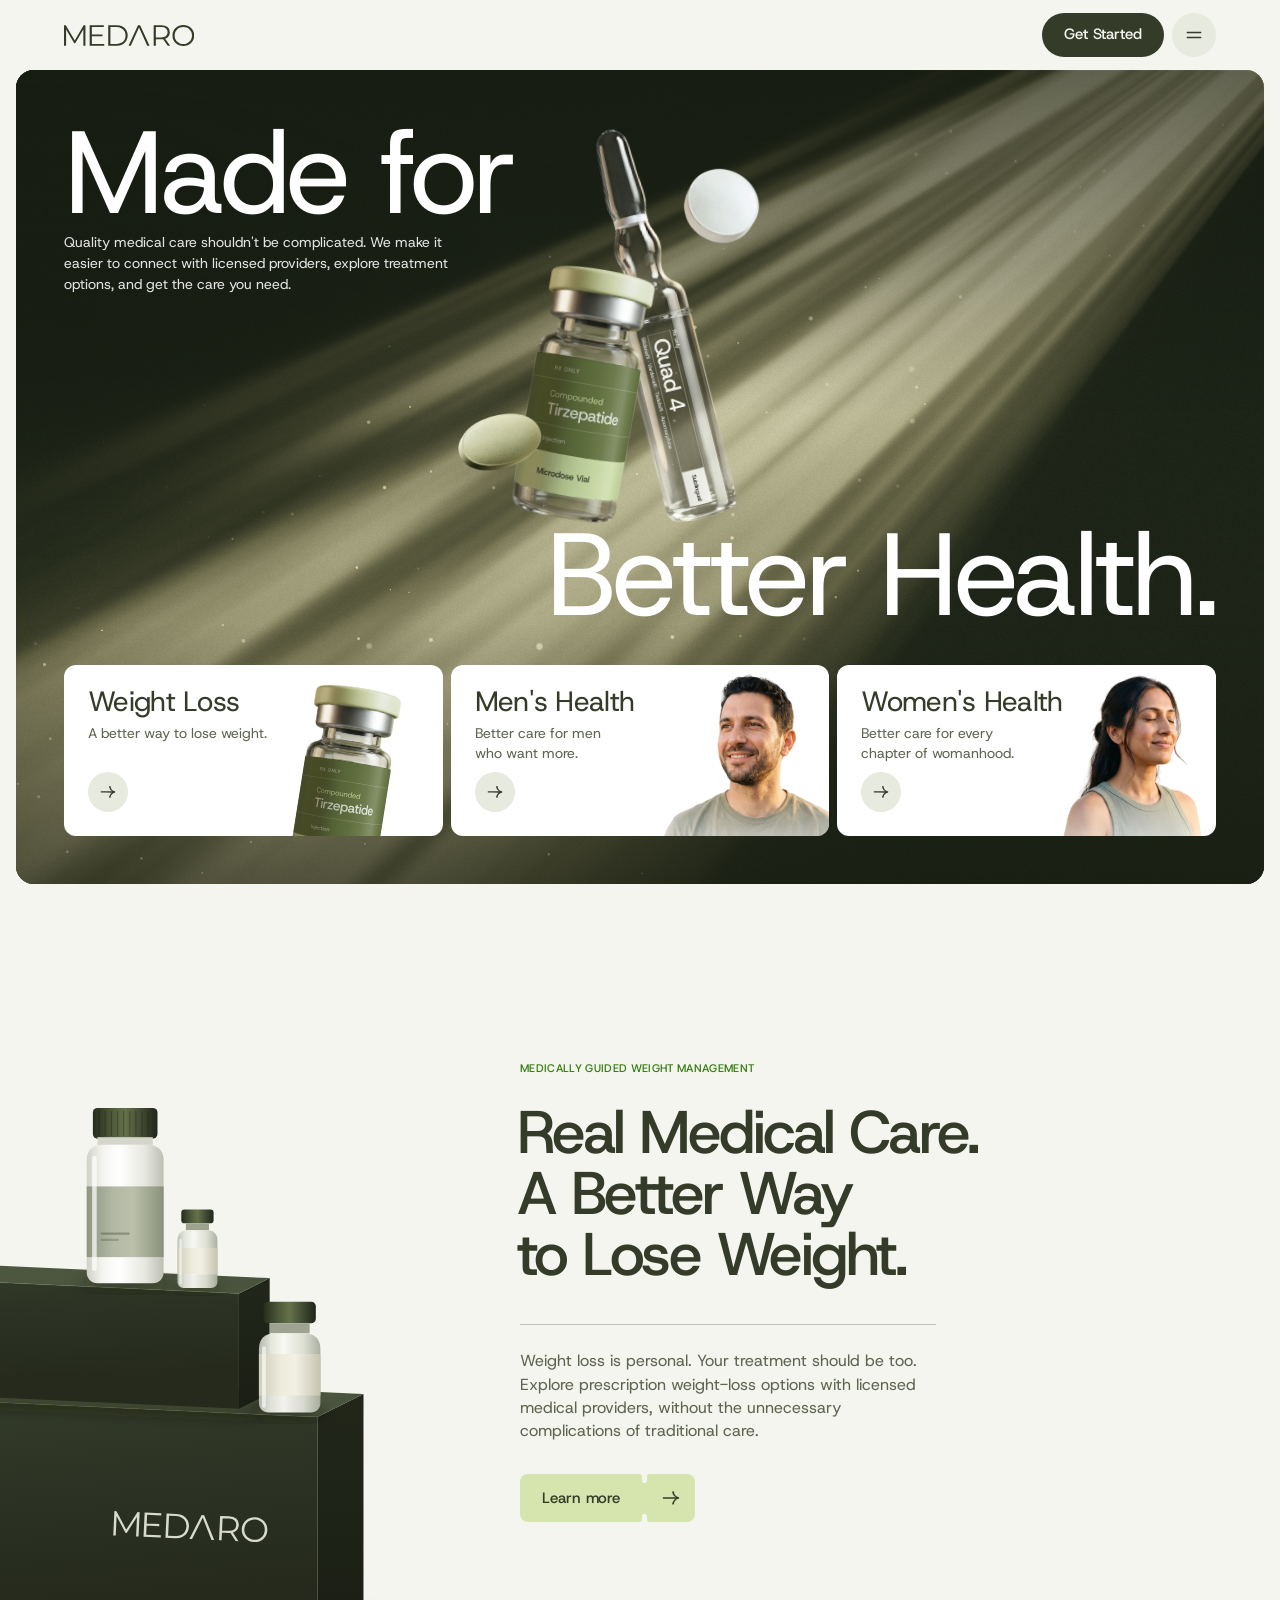
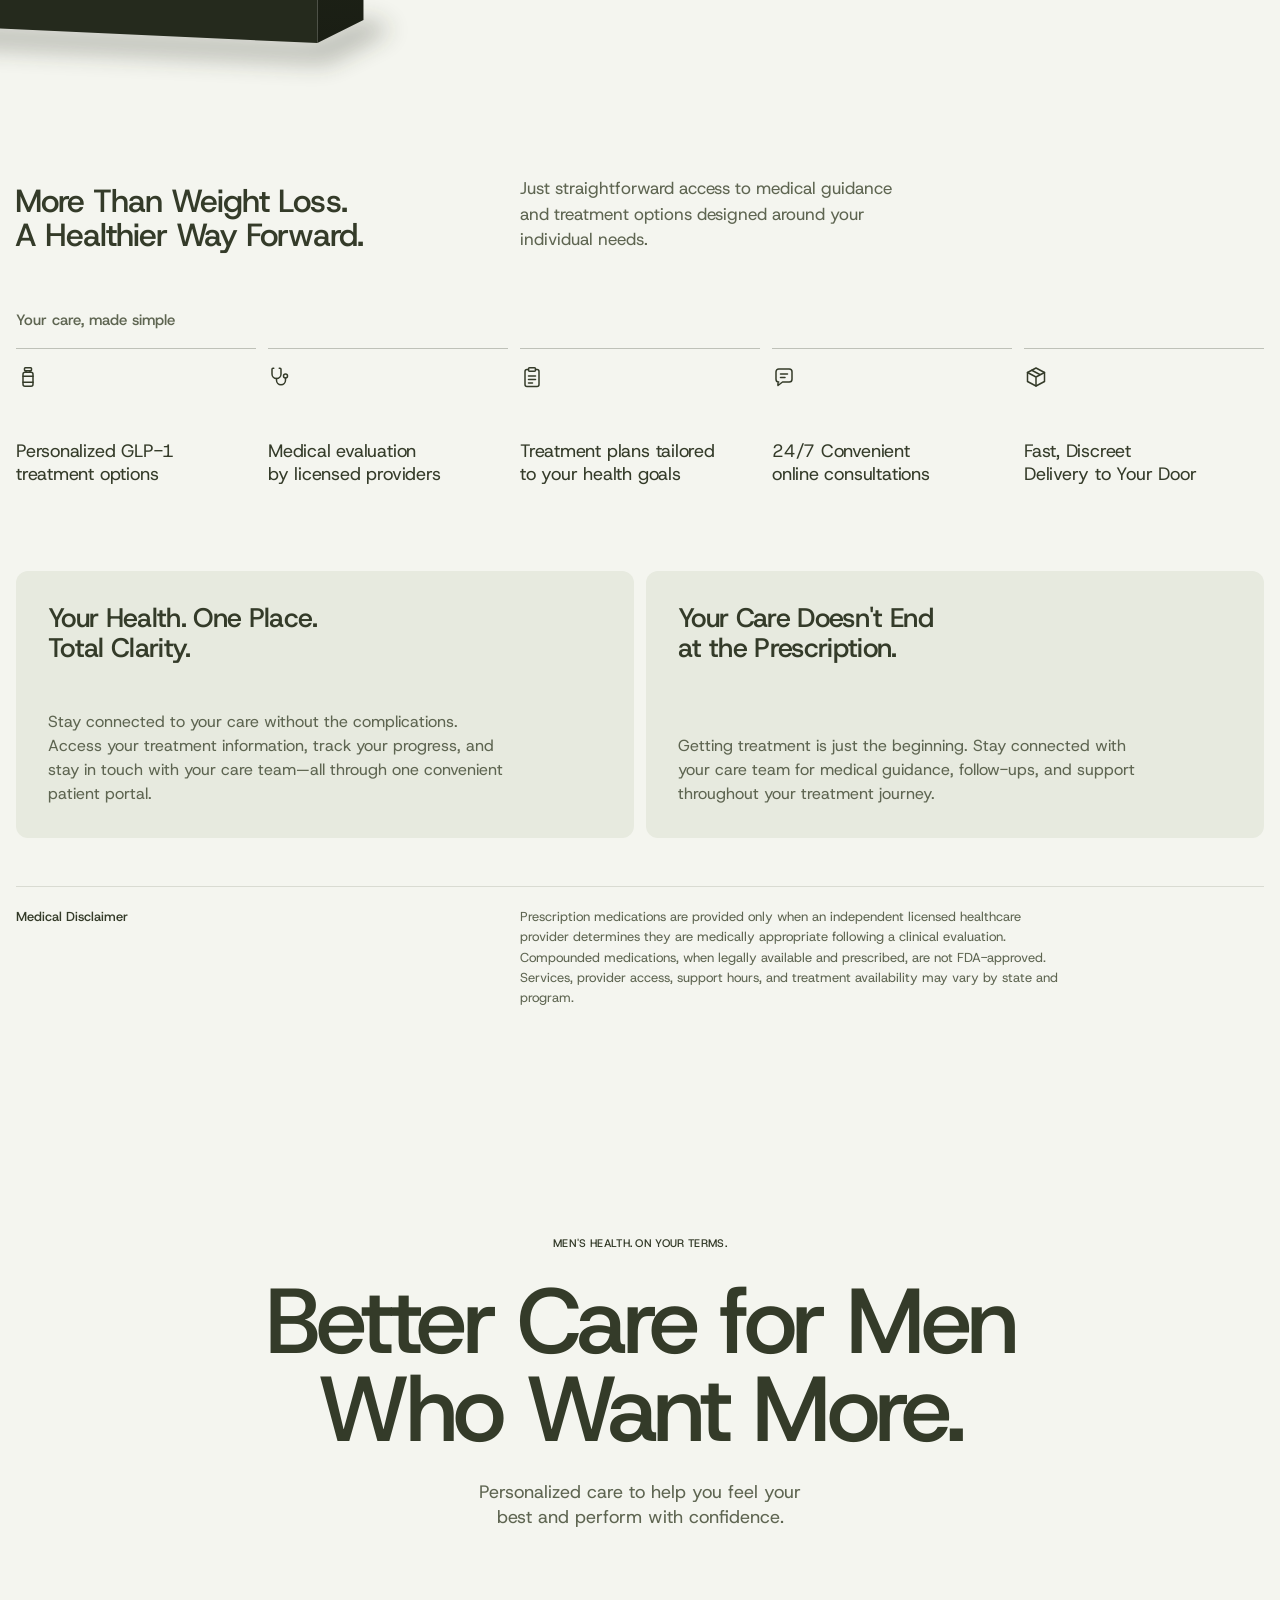
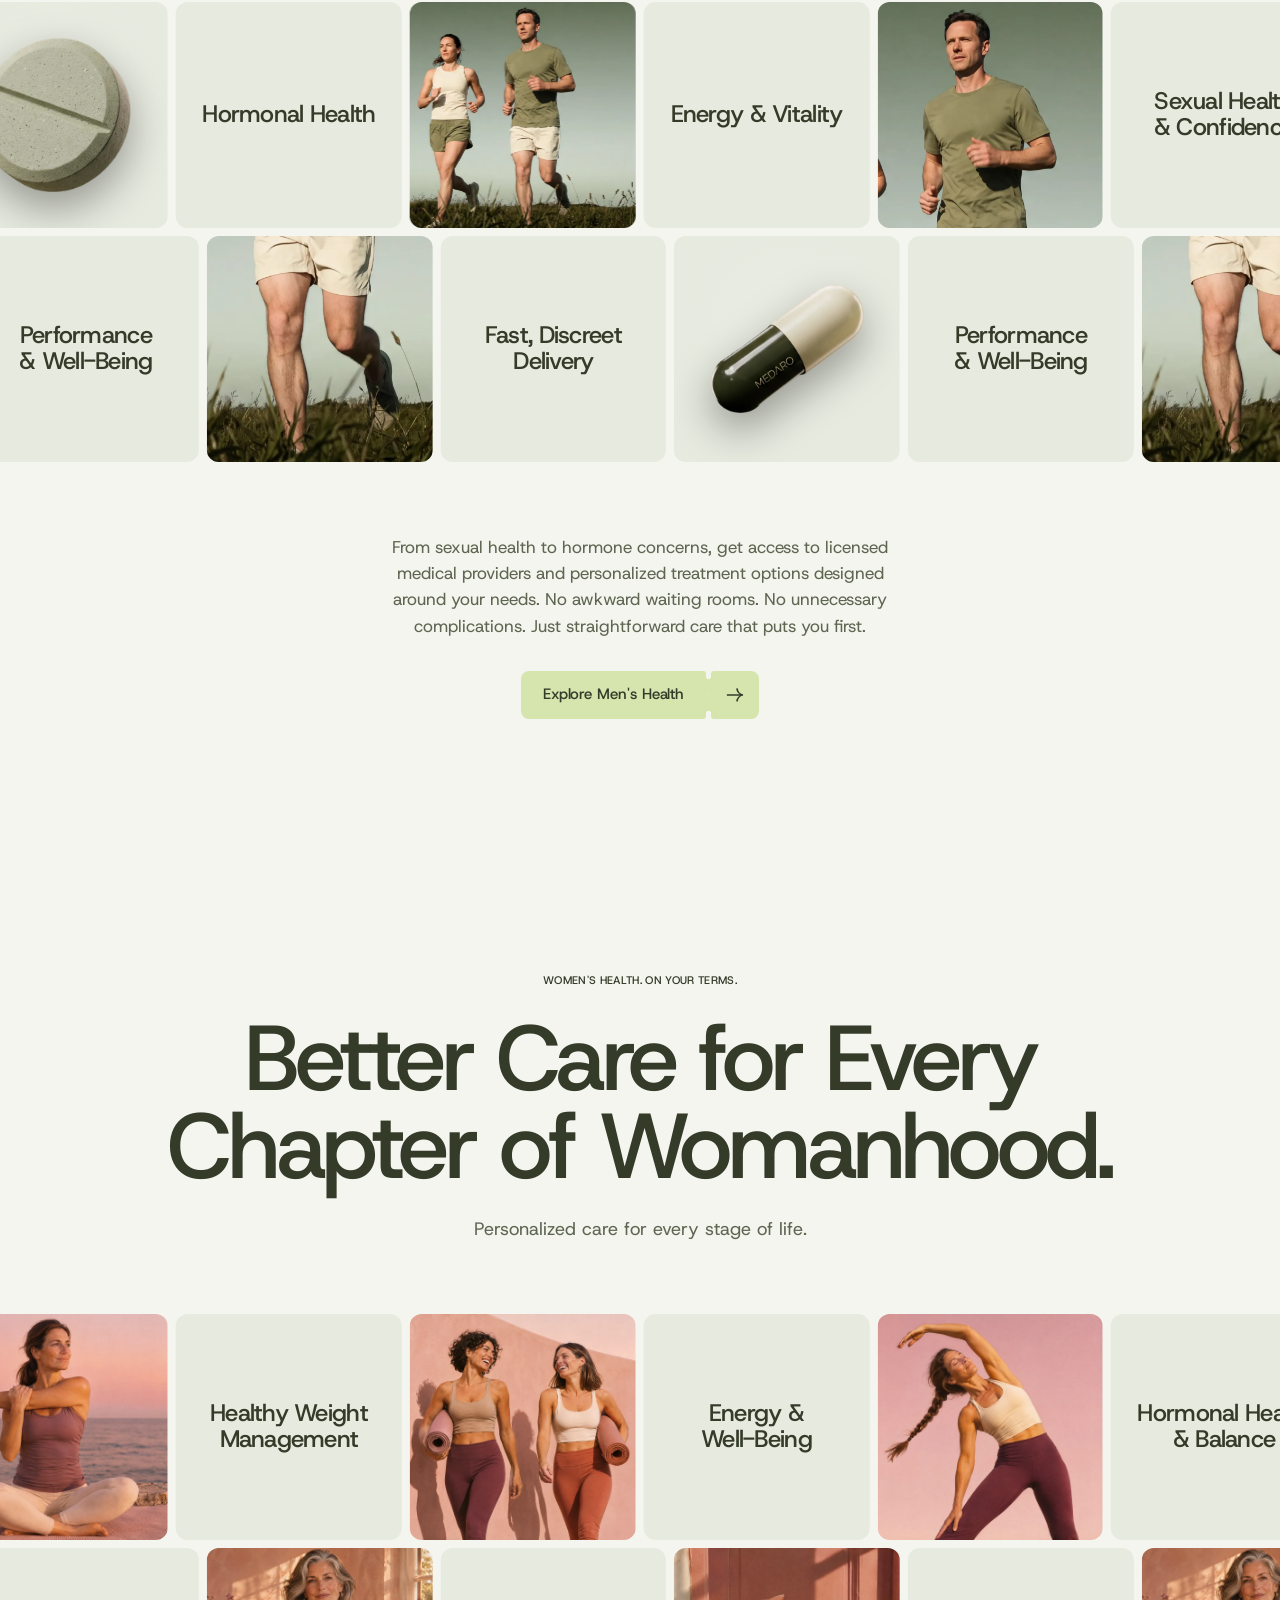
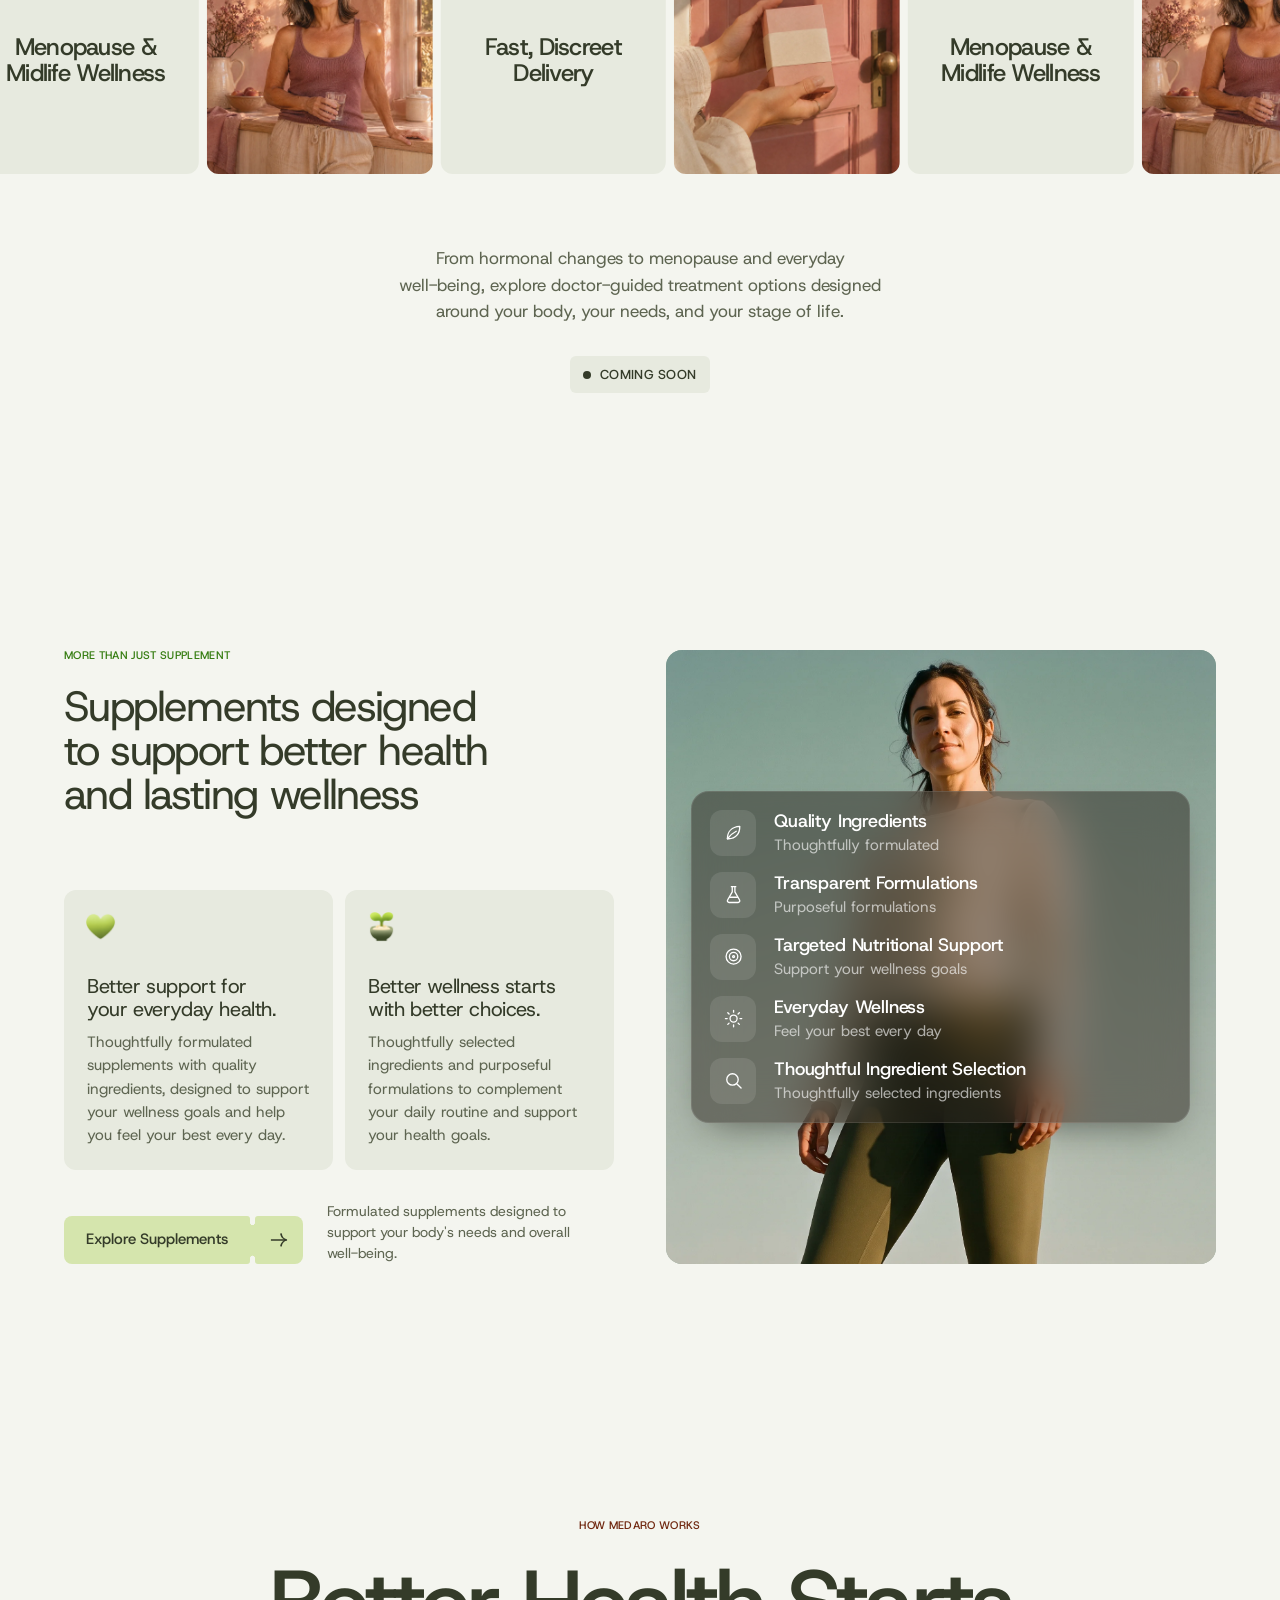
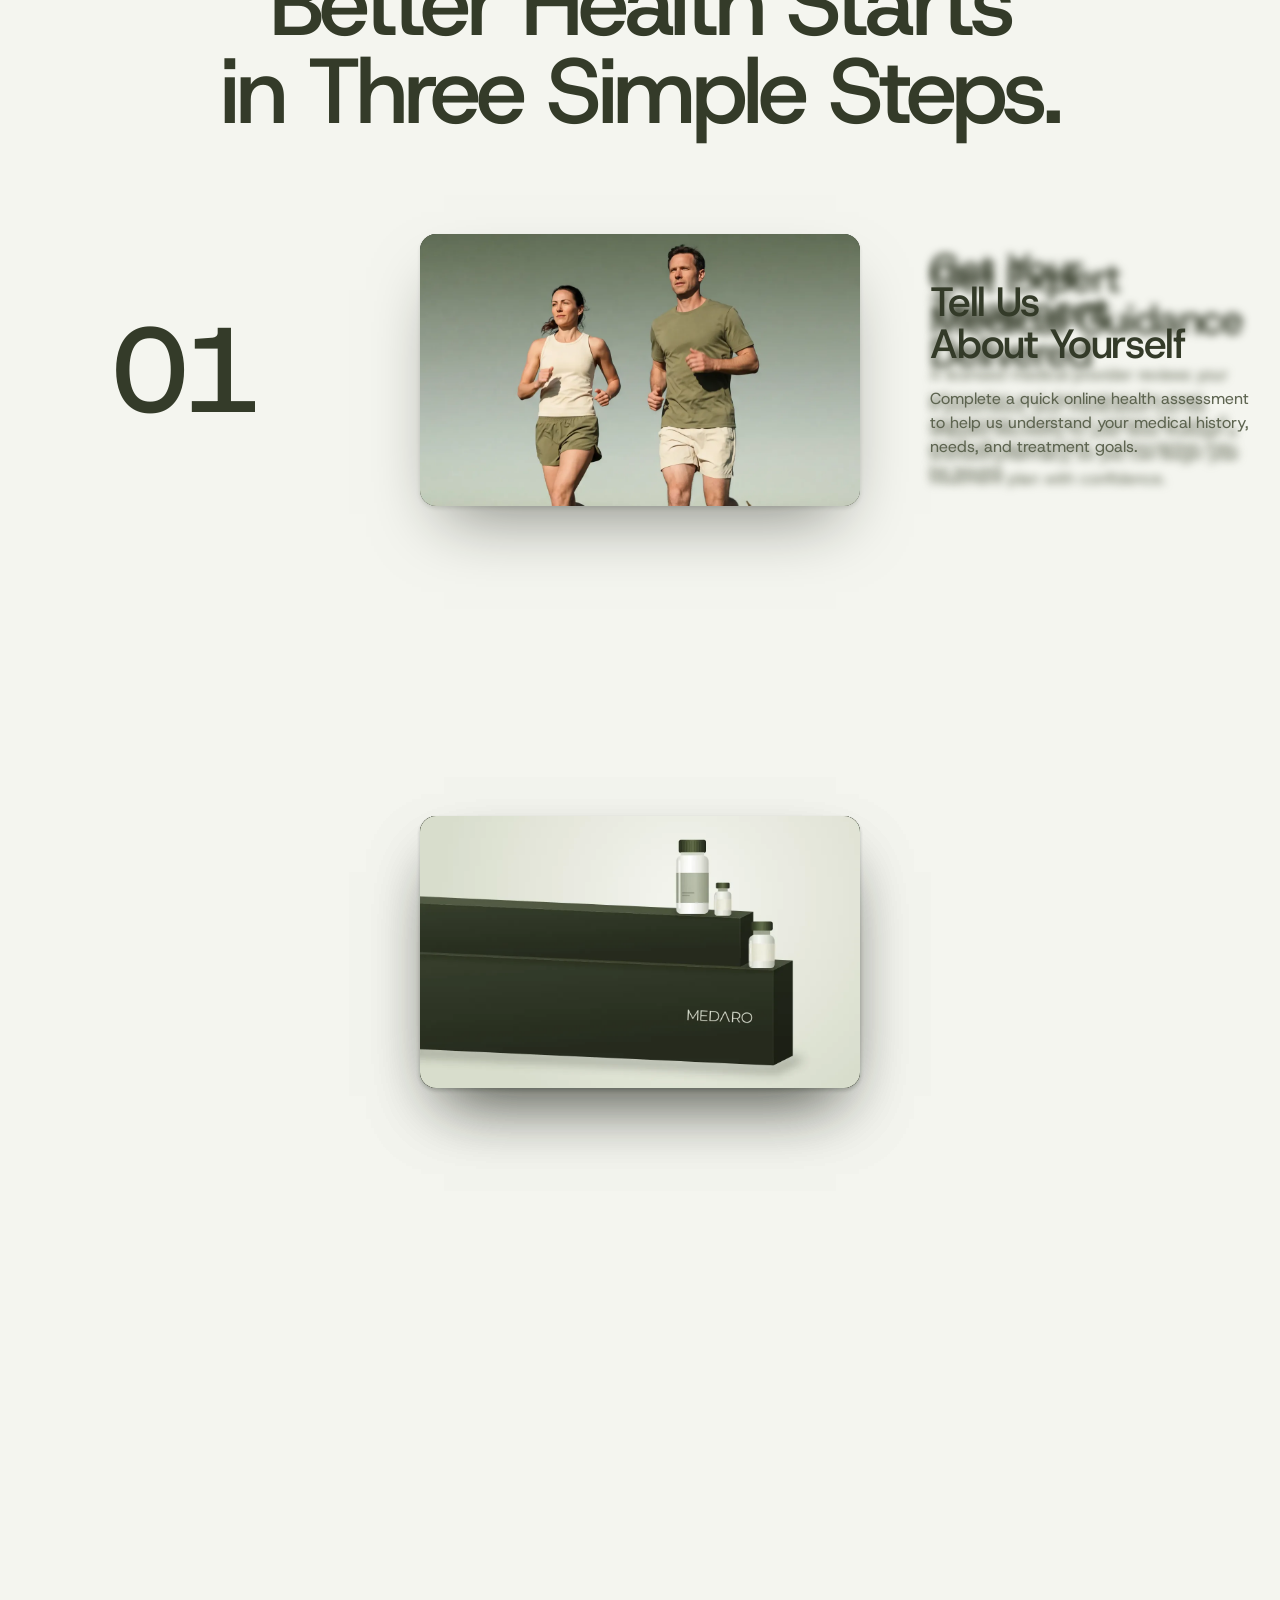
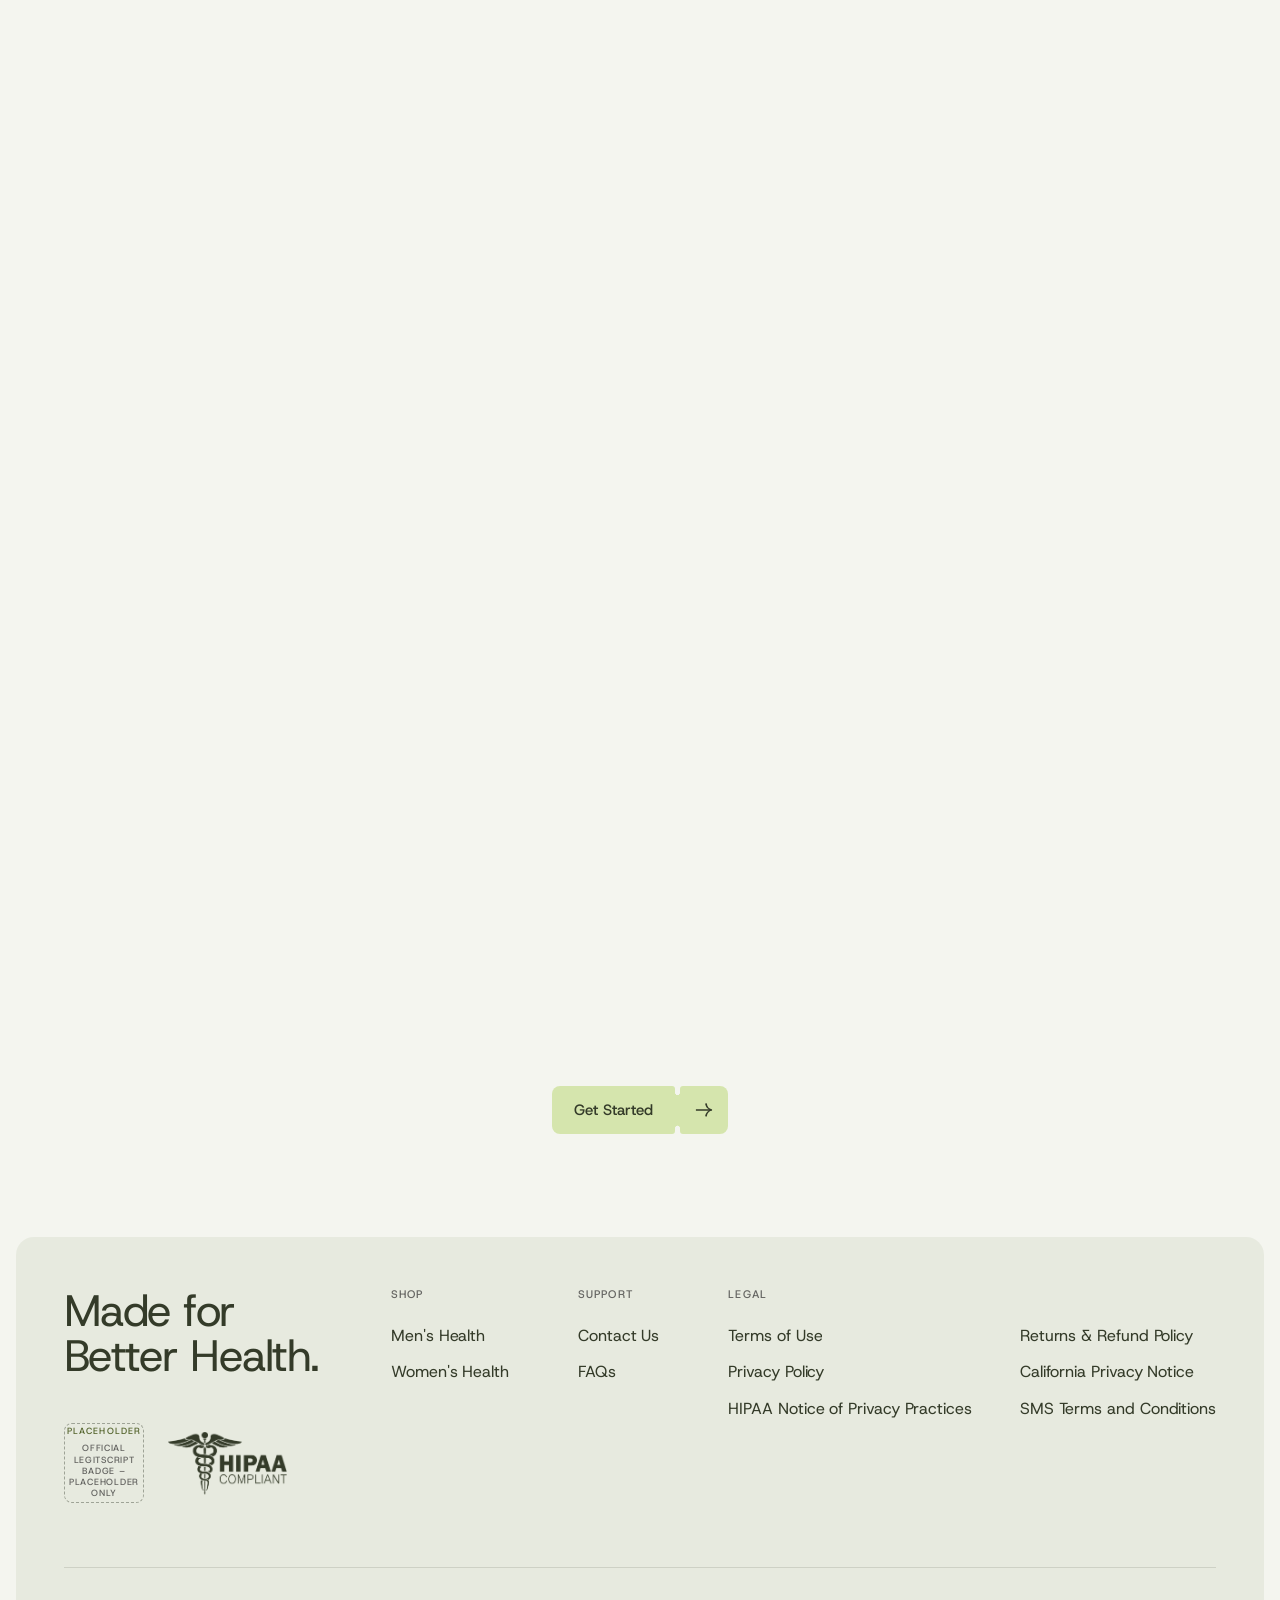
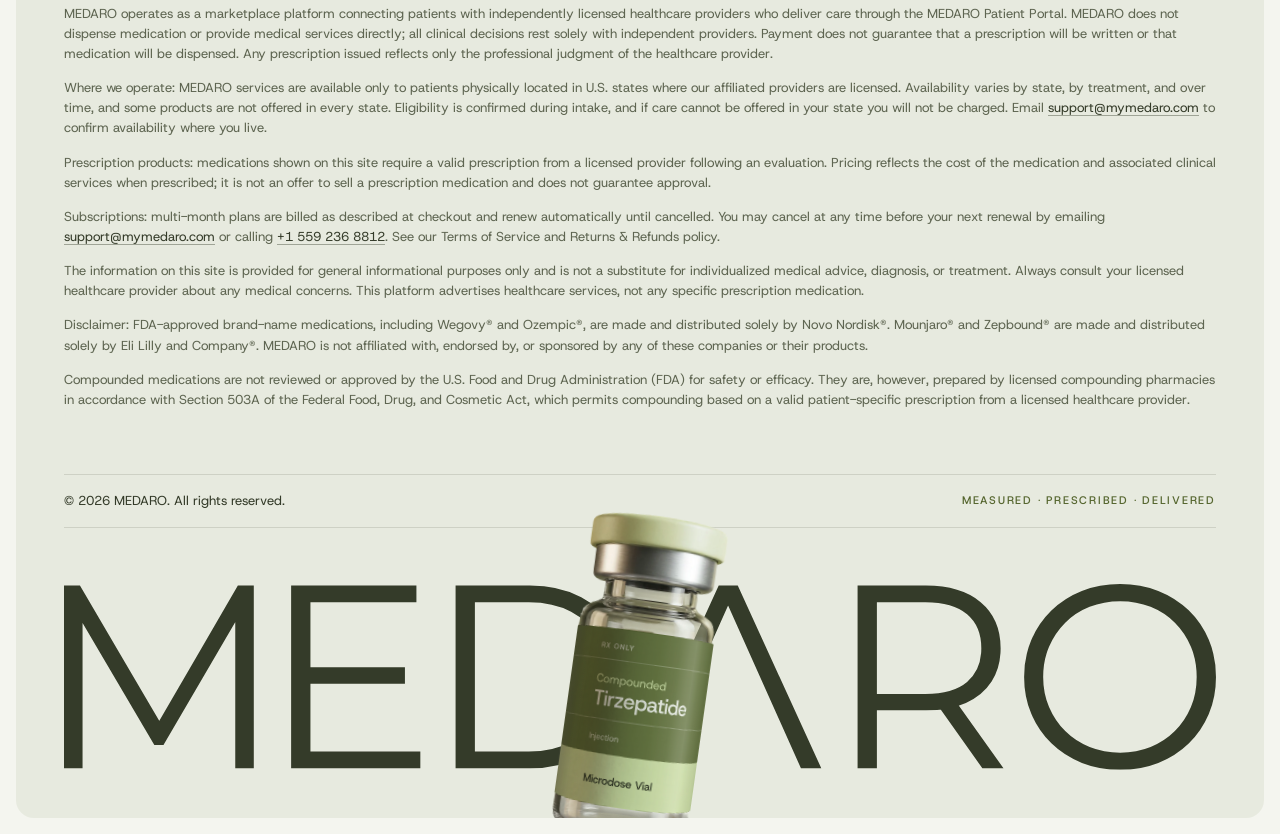
==== commit 5d58f0e8: "Merge origin/main: branch now matches approved main (old hero explorations stay on claude/admiring-b" ====
--- a/site/index.html
+++ b/site/index.html
@@ -282,10 +282,10 @@
   </section>
   <!-- SECTION:home/weight-loss END -->
 
-  <!-- SECTION:home/mens-health START · styles: components/care-tiles.css, sections/home/mens-health.css · scripts: main.js (scenes, drift) · assets: assets/images/mens/ (mh-stretch, mh-squat, mh-breath, mh-drink, mh-delivery .webp)
+  <!-- SECTION:home/mens-health START · styles: components/care-tiles.css, sections/home/mens-health.css · scripts: main.js (scenes, drift) · assets: assets/images/standin-mh-*.webp, assets/images/supplements/tablet-round.webp, capsule.webp
        After the user's "When we can help" reference (2026-11-19). The page turns blue while this section holds the middle of
-       the screen (data-scene). Copy: content/home.md → Men's Health, word for word. The photos are five AI photos in the section's blue
-       world (2026-11-23, like Women's Health's pink ones). Each row repeats its tiles so it covers any width;
+       the screen (data-scene). Copy: content/home.md → Men's Health, word for word. Photos are stand-ins cropped from the hero
+       photo; real ones are made after the design is approved (data-brief). Each row repeats its tiles so it covers any width;
        only the first set is read by screen readers. -->
   <section class="care care--mens" id="mens-health" aria-labelledby="mh-title" data-scene="mens">
     <div class="care__frame">
@@ -297,32 +297,32 @@
     <!-- The client's "Care that focuses on what matters" label is off the page (user, 2026-11-21) but still names the list for screen readers. -->
     <div class="care__rows" role="list" aria-label="Care that focuses on what matters">
       <div class="care__row" data-drift="-1">
-            <div class="care__tile care__tile--photo" aria-hidden="true"><img src="assets/images/mens/mh-stretch.webp" alt="" width="1000" height="1000" loading="lazy" data-brief="AI-generated (Magnific): man, mid-30s, standing quad stretch on a blue running track, cobalt sky"></div>
+            <div class="care__tile care__tile--photo media-brief" data-brief="Man in his forties outdoors, relaxed and confident, soft daylight, olive and blue tones; real, not posed" aria-hidden="true"><img src="assets/images/standin-mh-man.webp" alt="" width="800" height="800" loading="lazy"></div>
             <div class="care__tile care__tile--text" role="listitem">Sexual Health &amp; Confidence</div>
-            <div class="care__tile care__tile--photo" aria-hidden="true"><img src="assets/images/mens/mh-squat.webp" alt="" width="1000" height="1000" loading="lazy" data-brief="AI-generated (Magnific): man, early 40s, deep squat holding a plain weight plate on a slate-blue court, hard sun"></div>
+            <div class="care__tile care__tile--product" aria-hidden="true"><img src="assets/images/supplements/tablet-round.webp" alt="" loading="lazy"></div>
             <div class="care__tile care__tile--text" role="listitem">Hormonal Health</div>
-            <div class="care__tile care__tile--photo" aria-hidden="true"><img src="assets/images/mens/mh-breath.webp" alt="" width="1000" height="1000" loading="lazy" data-brief="AI-generated (Magnific, Nano Banana 2.1): man, late 40s, grey stubble, catching his breath after a run, chest-up crop against a cobalt sky, hard sun"></div>
+            <div class="care__tile care__tile--photo media-brief" data-brief="Couple at ease together outdoors, candid, warm light; no clinical setting" aria-hidden="true"><img src="assets/images/standin-mh-couple.webp" alt="" width="800" height="800" loading="lazy"></div>
             <div class="care__tile care__tile--text" role="listitem">Energy &amp; Vitality</div>
-            <div class="care__tile care__tile--photo" aria-hidden="true"><img src="assets/images/mens/mh-stretch.webp" alt="" width="1000" height="1000" loading="lazy" data-brief="AI-generated (Magnific): man, mid-30s, standing quad stretch on a blue running track, cobalt sky"></div>
+            <div class="care__tile care__tile--photo media-brief" data-brief="Man in his forties outdoors, relaxed and confident, soft daylight, olive and blue tones; real, not posed" aria-hidden="true"><img src="assets/images/standin-mh-man.webp" alt="" width="800" height="800" loading="lazy"></div>
             <div class="care__tile care__tile--text" aria-hidden="true">Sexual Health &amp; Confidence</div>
-            <div class="care__tile care__tile--photo" aria-hidden="true"><img src="assets/images/mens/mh-squat.webp" alt="" width="1000" height="1000" loading="lazy" data-brief="AI-generated (Magnific): man, early 40s, deep squat holding a plain weight plate on a slate-blue court, hard sun"></div>
+            <div class="care__tile care__tile--product" aria-hidden="true"><img src="assets/images/supplements/tablet-round.webp" alt="" loading="lazy"></div>
             <div class="care__tile care__tile--text" aria-hidden="true">Hormonal Health</div>
-            <div class="care__tile care__tile--photo" aria-hidden="true"><img src="assets/images/mens/mh-breath.webp" alt="" width="1000" height="1000" loading="lazy" data-brief="AI-generated (Magnific, Nano Banana 2.1): man, late 40s, grey stubble, catching his breath after a run, chest-up crop against a cobalt sky, hard sun"></div>
+            <div class="care__tile care__tile--photo media-brief" data-brief="Couple at ease together outdoors, candid, warm light; no clinical setting" aria-hidden="true"><img src="assets/images/standin-mh-couple.webp" alt="" width="800" height="800" loading="lazy"></div>
             <div class="care__tile care__tile--text" aria-hidden="true">Energy &amp; Vitality</div>
       </div>
       <div class="care__row" data-drift="1" data-phase="0.5">
             <div class="care__tile care__tile--text" role="listitem">Performance &amp; Well-Being</div>
-            <div class="care__tile care__tile--photo" aria-hidden="true"><img src="assets/images/mens/mh-drink.webp" alt="" width="1000" height="1000" loading="lazy" data-brief="AI-generated (Magnific): man drinking from a plain frosted bottle, low angle against a steel-blue sky"></div>
+            <div class="care__tile care__tile--photo media-brief" data-brief="Close crop of a man running or training, motion, morning light" aria-hidden="true"><img src="assets/images/standin-mh-stride.webp" alt="" width="800" height="800" loading="lazy"></div>
             <div class="care__tile care__tile--text" role="listitem">Fast, Discreet Delivery</div>
-            <div class="care__tile care__tile--photo" aria-hidden="true"><img src="assets/images/mens/mh-delivery.webp" alt="" width="1000" height="1000" loading="lazy" data-brief="AI-generated (Magnific, Nano Banana 2.1): a hand picking up a plain unmarked navy box from a concrete doorstep by a slate-blue door, hard morning sun"></div>
+            <div class="care__tile care__tile--product" aria-hidden="true"><img src="assets/images/supplements/capsule.webp" alt="" loading="lazy"></div>
             <div class="care__tile care__tile--text" aria-hidden="true">Performance &amp; Well-Being</div>
-            <div class="care__tile care__tile--photo" aria-hidden="true"><img src="assets/images/mens/mh-drink.webp" alt="" width="1000" height="1000" loading="lazy" data-brief="AI-generated (Magnific): man drinking from a plain frosted bottle, low angle against a steel-blue sky"></div>
+            <div class="care__tile care__tile--photo media-brief" data-brief="Close crop of a man running or training, motion, morning light" aria-hidden="true"><img src="assets/images/standin-mh-stride.webp" alt="" width="800" height="800" loading="lazy"></div>
             <div class="care__tile care__tile--text" aria-hidden="true">Fast, Discreet Delivery</div>
-            <div class="care__tile care__tile--photo" aria-hidden="true"><img src="assets/images/mens/mh-delivery.webp" alt="" width="1000" height="1000" loading="lazy" data-brief="AI-generated (Magnific, Nano Banana 2.1): a hand picking up a plain unmarked navy box from a concrete doorstep by a slate-blue door, hard morning sun"></div>
+            <div class="care__tile care__tile--product" aria-hidden="true"><img src="assets/images/supplements/capsule.webp" alt="" loading="lazy"></div>
             <div class="care__tile care__tile--text" aria-hidden="true">Performance &amp; Well-Being</div>
-            <div class="care__tile care__tile--photo" aria-hidden="true"><img src="assets/images/mens/mh-drink.webp" alt="" width="1000" height="1000" loading="lazy" data-brief="AI-generated (Magnific): man drinking from a plain frosted bottle, low angle against a steel-blue sky"></div>
+            <div class="care__tile care__tile--photo media-brief" data-brief="Close crop of a man running or training, motion, morning light" aria-hidden="true"><img src="assets/images/standin-mh-stride.webp" alt="" width="800" height="800" loading="lazy"></div>
             <div class="care__tile care__tile--text" aria-hidden="true">Fast, Discreet Delivery</div>
-            <div class="care__tile care__tile--photo" aria-hidden="true"><img src="assets/images/mens/mh-delivery.webp" alt="" width="1000" height="1000" loading="lazy" data-brief="AI-generated (Magnific, Nano Banana 2.1): a hand picking up a plain unmarked navy box from a concrete doorstep by a slate-blue door, hard morning sun"></div>
+            <div class="care__tile care__tile--product" aria-hidden="true"><img src="assets/images/supplements/capsule.webp" alt="" loading="lazy"></div>
       </div>
     </div>
 
@@ -363,17 +363,17 @@
       </div>
       <div class="care__row" data-drift="1" data-phase="0.5">
             <div class="care__tile care__tile--text" role="listitem">Menopause &amp; Midlife Wellness</div>
-            <div class="care__tile care__tile--photo" aria-hidden="true"><img src="assets/images/womens/wh-midlife.webp" alt="" width="1000" height="1000" loading="lazy" data-brief="AI-generated (Magnific, Nano Banana 2.1): woman, mid-50s, silver-streaked hair, laughing and looking off, head-and-shoulders against a dusty-rose plaster wall, warm sun"></div>
+            <div class="care__tile care__tile--photo" aria-hidden="true"><img src="assets/images/womens/wh-midlife.webp" alt="" width="1000" height="1000" loading="lazy" data-brief="AI-generated (Magnific): woman, mid-50s, silver-streaked hair, glass of water, sunlit blush kitchen"></div>
             <div class="care__tile care__tile--text" role="listitem">Fast, Discreet Delivery</div>
-            <div class="care__tile care__tile--photo" aria-hidden="true"><img src="assets/images/womens/wh-delivery.webp" alt="" width="1000" height="1000" loading="lazy" data-brief="AI-generated (Magnific, Nano Banana 2.1): a hand with a gold ring reaching for a plain unmarked blush box on a terracotta doorstep, leaf shadows on a rose wall"></div>
+            <div class="care__tile care__tile--photo" aria-hidden="true"><img src="assets/images/womens/wh-delivery.webp" alt="" width="1000" height="1000" loading="lazy" data-brief="AI-generated (Magnific): hands holding a plain unbranded blush box at a rose front door"></div>
             <div class="care__tile care__tile--text" aria-hidden="true">Menopause &amp; Midlife Wellness</div>
-            <div class="care__tile care__tile--photo" aria-hidden="true"><img src="assets/images/womens/wh-midlife.webp" alt="" width="1000" height="1000" loading="lazy" data-brief="AI-generated (Magnific, Nano Banana 2.1): woman, mid-50s, silver-streaked hair, laughing and looking off, head-and-shoulders against a dusty-rose plaster wall, warm sun"></div>
+            <div class="care__tile care__tile--photo" aria-hidden="true"><img src="assets/images/womens/wh-midlife.webp" alt="" width="1000" height="1000" loading="lazy" data-brief="AI-generated (Magnific): woman, mid-50s, silver-streaked hair, glass of water, sunlit blush kitchen"></div>
             <div class="care__tile care__tile--text" aria-hidden="true">Fast, Discreet Delivery</div>
-            <div class="care__tile care__tile--photo" aria-hidden="true"><img src="assets/images/womens/wh-delivery.webp" alt="" width="1000" height="1000" loading="lazy" data-brief="AI-generated (Magnific, Nano Banana 2.1): a hand with a gold ring reaching for a plain unmarked blush box on a terracotta doorstep, leaf shadows on a rose wall"></div>
+            <div class="care__tile care__tile--photo" aria-hidden="true"><img src="assets/images/womens/wh-delivery.webp" alt="" width="1000" height="1000" loading="lazy" data-brief="AI-generated (Magnific): hands holding a plain unbranded blush box at a rose front door"></div>
             <div class="care__tile care__tile--text" aria-hidden="true">Menopause &amp; Midlife Wellness</div>
-            <div class="care__tile care__tile--photo" aria-hidden="true"><img src="assets/images/womens/wh-midlife.webp" alt="" width="1000" height="1000" loading="lazy" data-brief="AI-generated (Magnific, Nano Banana 2.1): woman, mid-50s, silver-streaked hair, laughing and looking off, head-and-shoulders against a dusty-rose plaster wall, warm sun"></div>
+            <div class="care__tile care__tile--photo" aria-hidden="true"><img src="assets/images/womens/wh-midlife.webp" alt="" width="1000" height="1000" loading="lazy" data-brief="AI-generated (Magnific): woman, mid-50s, silver-streaked hair, glass of water, sunlit blush kitchen"></div>
             <div class="care__tile care__tile--text" aria-hidden="true">Fast, Discreet Delivery</div>
-            <div class="care__tile care__tile--photo" aria-hidden="true"><img src="assets/images/womens/wh-delivery.webp" alt="" width="1000" height="1000" loading="lazy" data-brief="AI-generated (Magnific, Nano Banana 2.1): a hand with a gold ring reaching for a plain unmarked blush box on a terracotta doorstep, leaf shadows on a rose wall"></div>
+            <div class="care__tile care__tile--photo" aria-hidden="true"><img src="assets/images/womens/wh-delivery.webp" alt="" width="1000" height="1000" loading="lazy" data-brief="AI-generated (Magnific): hands holding a plain unbranded blush box at a rose front door"></div>
       </div>
     </div>
 
@@ -446,7 +446,7 @@
   </section>
   <!-- SECTION:home/supplements END -->
 
-  <!-- SECTION:home/how-it-works START · styles: components/steps.css, sections/home/how-it-works.css · scripts: main.js (steps, scenes) · assets: assets/images/steps/step-1..3.webp
+  <!-- SECTION:home/how-it-works START · styles: components/steps.css, sections/home/how-it-works.css · scripts: main.js (steps, scenes) · assets: assets/images/standin-step-*.webp
        After the user's Givingli reference (2026-11-20): the stage pins while you scroll; number, card and text change step by
        step with a smooth roll / slide. The page turns sage while this section holds the middle of the screen (data-scene).
        Copy: content/home.md → How Medaro Works, word for word. Cards hold one image each, no text (user, 2026-11-20); stand-ins until the photos are made (data-brief).
@@ -464,21 +464,21 @@
 
           <ol class="steps__list">
             <li class="steps__item" data-step data-state="active" aria-current="step">
-              <div class="steps__card" aria-hidden="true"><img src="assets/images/steps/step-1.webp" width="1600" height="988" alt="" loading="lazy" data-brief="AI-generated (Magnific, Nano Banana 2.1): woman, early 40s, oatmeal sweater, on the sofa filling in the assessment on her phone, mug in hand, sage wall, morning light"></div>
+              <div class="steps__card media-brief" data-brief="Photo, wide: a person at home completing the online health assessment on a phone or laptop, relaxed, natural light" aria-hidden="true"><img src="assets/images/standin-step-1.webp" alt="" width="1280" height="790" loading="lazy"></div>
               <div class="steps__text">
                 <h3>Tell Us About Yourself</h3>
                 <p>Complete a quick online health assessment to help us understand your medical history, needs, and treatment goals.</p>
               </div>
             </li>
             <li class="steps__item" data-step data-state="after">
-              <div class="steps__card" aria-hidden="true"><img src="assets/images/steps/step-2.webp" width="1600" height="988" alt="" loading="lazy" data-brief="AI-generated (Magnific, Nano Banana 2.1): the same woman at home on a video call with a provider (plain sweater, out of focus, no lab coat, no name), over the shoulder"></div>
+              <div class="steps__card media-brief" data-brief="Photo, wide: a licensed provider reviewing a patient's information on a laptop, hands and screen only (no lab coat, no name); or the MEDARO range in macro" aria-hidden="true"><img src="assets/images/standin-step-2.webp" alt="" width="1280" height="790" loading="lazy"></div>
               <div class="steps__text">
                 <h3>Get Expert Medical Guidance</h3>
                 <p>A licensed medical provider reviews your information and determines the most appropriate treatment options for you. If medically appropriate, a prescription may be issued.</p>
               </div>
             </li>
             <li class="steps__item" data-step data-state="after">
-              <div class="steps__card" aria-hidden="true"><img src="assets/images/steps/step-3.webp" width="1600" height="988" alt="" loading="lazy" data-brief="AI-generated (Magnific, Nano Banana 2.1, after the user's REOME / Homecoming references): her hands holding a sage rigid box with an abstract contour pattern debossed into it; the wordmark and tagline in ink are code (tools/box-print.py)"></div>
+              <div class="steps__card media-brief" data-brief="Photo, wide: a plain, discreet MEDARO box arriving at a front door, natural light; no drug names" aria-hidden="true"><img src="assets/images/standin-step-3.webp" alt="" width="1280" height="790" loading="lazy"></div>
               <div class="steps__text">
                 <h3>Get Your Treatment Delivered</h3>
                 <p>If prescribed, your medication can be shipped discreetly to your door through a licensed pharmacy, so you can begin your treatment plan with confidence.</p>
--- a/site/sections/home/weight-loss.css
+++ b/site/sections/home/weight-loss.css
@@ -2,8 +2,8 @@
    Home · Weight Loss (#weight-loss), the second section
    Layout after the user's Good Life reference (video, 2026-11-19), measured
    from it and scaled to our frame:
-   - Intro: the mirror cut-out on the left (was the product set running off
-     the screen edge; replaced 2026-11-21); on the right, starting on the third column line, eyebrow, a 3-line headline
+   - Intro: the product set on the left, running off the screen edge; on the
+     right, starting on the third column line, eyebrow, a 3-line headline
      (≈4.7vw), a hairline, the paragraph and the CTA.
    - Below: a 2-line heading, then the care points as columns with a hairline
      on top, a 24px icon and the title. The reference has 4 columns with
@@ -23,16 +23,7 @@
   --wl-frame: min(100cqw - 2 * var(--edge), var(--frame-max));
   --wl-span2: calc((var(--wl-frame) - 4 * var(--wl-gap)) * 2 / 5 + var(--wl-gap)); /* two columns */
   --wl-title-fs: clamp(56px, 4.7vw, 92px);
-  /* the partition (user, 2026-11-23, after Good Life's hero): its front edge
-     drops 6.5% of the screen width to the right (Good Life's slope, ≈3.7°)
-     and passes through the platform's front bottom corner (.wl__backdrop);
-     the lit floor under it fades back to the page over the band */
-  --wl-slant: 6.5cqw;
-  --wl-band: clamp(120px, 11vw, 200px);
   container-type: inline-size;
-  isolation: isolate; /* its own stack: the partition (z-index −1) paints over
-     this background and under every block of the section */
-  overflow-x: clip; /* the cut-out's transparent margin may pass the screen edge */
   padding: var(--wl-pad-top) 0 clamp(96px, 8vw, 160px);
   background: var(--color-bg);
   color: var(--color-ink);
@@ -52,140 +43,28 @@
 }
 
 /* ---------- Intro ---------- */
-/* The mirror cut-out on its platform (user, 2026-11-21 → 11-23): a heavyset
-   man and his slim reflection in a tall frosted mirror, staged like their
-   mirror reference, the glass finished after their Neka reference, no
-   backdrop; standing on a plain stone platform (user, 2026-11-23: "in good
-   life it looks like those products are sitting on platform … generate a
-   platform"), added in Magnific under the same render, cut out by its
-   measured outline, its faces lifted 22% toward the paper, run 1600px further
-   left (rows averaged, cross-faded, grained) so it reaches the screen edge;
-   no shadow under it (user, 2026-11-23: "i dont like those shadows below the
-   platform").
-   assets/images/weight-loss/mirror.webp, 3240×2026. Measured in it:
-     y 48    visual top: the middle of the mirror's sloping top edge, his head
-     y 1788  the platform's front top edge
-     y 2021  the platform's foot (front face bottom)
-     x 1903  the mirror stand's back foot
-     x 3090  the platform's front right corner
-   Sized by the copy (user: "make it similar height of the para", "the image
-   height and right side content should look same height", "just a bit
-   more"): the visual top level with the top of the chip (the copy's top, the
-   chip trimmed to its capitals), the platform's front top edge 12px above the
-   foot of the Learn more button (user, 2026-11-23: "can we move the platform
-   up by 8-16px rn looks too down"; the top stays on the chip, so the figure
-   is 12px shorter than the copy); the stand's foot on the frame line; the
-   platform stands behind the partition: .wl__floor hides its foot, the edge
-   crossing its front face 200px below the top.
-   The platform's right end face is carried straight down in the image so its
-   foot never shows above the floor (user: "there is this black thingy"). */
-.wl__intro {
-  position: relative; /* the partition's box; it paints in .wl's own stack */
-  /* the copy sits this far right of the third column line (user, 2026-11-21:
-     "the gap is very less … so text move to right"): about 45px at 1440 */
-  --wl-copy-shift: calc(var(--wl-span2) * 0.08);
-}
 .wl__stage {
   grid-column: 1 / 3;
-  /* as tall as the copy (the row): the cut-out is placed out of flow inside */
-  align-self: stretch;
-  position: relative;
+  /* run off the left screen edge, like the reference */
+  margin-left: calc((var(--wl-frame) - 100cqw) / 2);
+  align-self: start;
 }
-.wl__photo {
-  position: absolute;
-  left: 0;
-  /* visual top to the platform's front top edge (1740 of 2026) = the row
-     less 12px */
-  height: calc((100% - 12px) * 2026 / 1740);
-  top: calc((100% - 12px) * -48 / 1740);
-  width: auto;
-  max-width: none;
-  /* the stand's foot (x 1903 of 3240) on the frame line; the platform runs
-     on past the screen edge, clipped by .wl */
-  transform: translateX(-58.735%);
+/* The image is sized by the frame (two columns wide, 640:900), so zooming out
+   doesn't blow it up; the stand-in is anchored right and its boxes carry on to
+   the screen edge (preserveAspectRatio xMaxYMin). */
+.wl__stage img {
+  width: 100%;
+  height: calc(var(--wl-span2) * 900 / 640);
 }
 
 .wl__copy {
   grid-column: 3 / 6;
   align-self: start;
-  padding-left: var(--wl-copy-shift);
-}
-
-/* The partition (user, 2026-11-23: "it has slanted partition can we have real
-   life look partition like that … we are going to keep that image of guy
-   looking in mirror instead of those products sitting"), after Good Life's
-   hero photo, measured from it: a lit surface that darkens toward its front
-   edge, the edge sloping down to the right and soft (≈5px), then a lighter
-   floor that fades back to the page. Here in our client's Dusty Olive mixed
-   into the page colour (so it follows the scene colours), drawn as one
-   gradient whose lines run parallel to the edge: 183.72deg is the slope of
-   --wl-slant (6.5% of the width), so the edge is a straight line at
-   100% − slant − band along the gradient. Full bleed, from the section's top
-   to the end of the floor band.
-   Two layers with the same box and gradient: .wl__backdrop behind the
-   figure, and .wl__floor in front of it, masked to below the edge, so the
-   platform stands BEHIND the partition (user, 2026-11-23: "that platform will
-   look behind partition not above like right now"): the floor hides its
-   front face and the front of its top, the edge running just under his feet. */
-.wl__backdrop,
-.wl__floor {
-  /* where the edge meets the left screen edge, measured from the foot of the
-     copy (the row, 100% here). In the image the edge passes (3090, 1988):
-     200px down the platform's front face from its top edge (y 1788), so the
-     platform's sides show like a pillar under its top, along its whole width
-     (user, 2026-11-23: "i want to see bottom part more … right now it is
-     ending at flat part … i want those pillar things that is showing"); its
-     foot (y 2021) stays behind the floor. With the image scaled to
-     R = row − 12px over 1740px, that point is 1940/1740 × R below the copy's
-     top, i.e. 0.114943 × row − 13.379px below the button's foot, and
-     16px + 1187/1740 × R from the left; the edge drops 0.065px per px, so at
-     the left it is 0.070601 × row − 13.887px below the button's foot. About
-     55px of the faces show at the corner at 1440, about 33px at the left edge. */
-  --wl-edge-gap: calc(100% * 0.070601 - 13.887px);
-  --wl-edge: calc(100% - var(--wl-slant) - var(--wl-band));
-  /* subtle, like Good Life (user, 2026-11-23: "bg color change that is very
-     noticible … in good life its subtle"): the page colour behind the copy,
-     the Dusty Olive building only toward the edge */
-  --wl-surface-mid: color-mix(in srgb, var(--color-bg) 96%, var(--p-sage));
-  --wl-surface-edge: color-mix(in srgb, var(--color-bg) 80%, var(--p-sage));
-  --wl-floor: color-mix(in srgb, var(--color-bg) 89%, var(--p-sage));
-  --wl-surface:
-    /* soft key light from the upper right */
-    radial-gradient(ellipse 46% 58% at 84% 14%, color-mix(in srgb, #fff 46%, transparent), transparent 72%),
-    linear-gradient(183.72deg,
-      var(--color-bg) 0,
-      var(--color-bg) calc(var(--wl-edge) * 0.32),
-      var(--wl-surface-mid) calc(var(--wl-edge) * 0.74),
-      var(--wl-surface-edge) calc(var(--wl-edge) - 2px),
-      var(--wl-floor) calc(var(--wl-edge) + 3px),
-      color-mix(in srgb, var(--color-bg) 95%, var(--p-sage)) calc(var(--wl-edge) + var(--wl-band) * 0.35),
-      var(--color-bg) calc(var(--wl-edge) + var(--wl-band)));
-  position: absolute;
-  top: calc(-1 * var(--wl-pad-top));
-  bottom: calc(-1 * (var(--wl-edge-gap) + var(--wl-slant) + var(--wl-band)));
-  left: calc((100% - 100cqw) / 2);
-  width: 100cqw;
-  pointer-events: none;
-}
-.wl__backdrop {
-  z-index: -1;
-  background:
-    /* the glow above the edge (user, 2026-11-23, of Good Life's warm glow:
-       "we have subtle glow lets add that in our too greenish would be good"):
-       the client's Soft Nude Lime, strongest on the edge 70% across and
-       fading up and left; .wl__floor covers it below the edge */
-    radial-gradient(ellipse 58% 62% at 70% calc(100% - var(--wl-band) - var(--wl-slant) * 0.3),
-      color-mix(in srgb, var(--p-accent) 52%, transparent) 0,
-      color-mix(in srgb, var(--p-accent) 20%, transparent) 46%,
-      transparent 100%),
-    var(--wl-surface);
-}
-/* in front of the figure (after it in the page), under the next block
-   (.wl__more is positioned so it paints over this) */
-.wl__floor {
-  background: var(--wl-surface);
-  -webkit-mask-image: linear-gradient(183.72deg, transparent calc(var(--wl-edge) - 1px), #000 calc(var(--wl-edge) + 4px));
-  mask-image: linear-gradient(183.72deg, transparent calc(var(--wl-edge) - 1px), #000 calc(var(--wl-edge) + 4px));
+  /* headline cap height level with the top of the tallest bottle, as in the
+     reference: bottle top = 104/640 of the image width; minus the chip (its
+     cap height, 0.7 × --fs-chip, + 28) and the headline's half-leading above the
+     caps (≈0.16em) */
+  padding-top: max(0px, calc(var(--wl-span2) * 104 / 640 - 0.7 * var(--fs-chip) - 28px - 0.16 * var(--wl-title-fs)));
 }
 
 /* The eyebrow is the shared chip (styles.css → .chip), on the column line,
@@ -217,12 +96,8 @@
 
 /* ---------- More than weight loss ---------- */
 .wl__more {
-  /* over the partition's floor (.wl__floor is positioned, so this is too) */
-  position: relative;
-  /* clear the partition's edge under the heading (it runs about 0.11 × the
-     copy's height + 0.2 × slant below the button's foot by the heading's
-     right end) */
-  margin-top: calc(var(--wl-slant) * 0.2 + 3.6cqw + clamp(48px, 4vw, 72px));
+  margin-top: clamp(48px, 4.4vw, 80px);
+  align-items: end;
 }
 .wl__subtitle {
   grid-column: 1 / 3;
@@ -233,11 +108,8 @@
   letter-spacing: -0.03em;
   margin-left: -0.04em;
 }
-/* under the heading (user, 2026-11-23: "lets move that body text below
-   heading"); it sat on the third column line, level with the heading */
 .wl__lead {
-  grid-column: 1 / 3;
-  margin-top: clamp(16px, 1.4vw, 24px);
+  grid-column: 3 / 5;
   text-wrap: pretty;
   max-width: 26rem;
   font-size: 17px;
@@ -246,28 +118,23 @@
 }
 
 /* ---------- Your care, made simple: the columns ---------- */
-/* the label "Your care, made simple" is off the page (user, 2026-11-23:
-   "lets remove that text"); it still names the list for screen readers
-   (aria-label), as on the Men's and Women's Health tiles */
 .wl__care { margin-top: clamp(56px, 4.4vw, 80px); }
+.wl__label {
+  margin-bottom: 16px;
+  font-size: 15px;
+  font-weight: var(--weight-medium);
+  color: var(--color-text-muted);
+}
 .wl__cols > li {
   display: flex;
   flex-direction: column;
   padding-top: 16px;
   border-top: 1px solid color-mix(in srgb, var(--color-ink) 28%, transparent);
 }
-/* Illustrated icons like the Supplement cards' heart and sprout (user,
-   2026-11-23: "can we add icons like supplement section here too"; they were
-   24px line icons): made in Magnific as one sheet of five with the heart,
-   the sprout and the user's gradient icon sheet as references, cut out and
-   split, 512px squares with the art 468px; the Supplement icons' size */
 .wl__icon {
-  --wl-icon: clamp(30px, 2.4vw, 46px);
-  display: block;
-  width: var(--wl-icon);
-  height: auto;
-  aspect-ratio: 1;
-  margin-left: calc(var(--wl-icon) * -22 / 512); /* the art's margin back onto the column line */
+  width: 24px;
+  height: 24px;
+  color: var(--color-ink);
 }
 .wl__nowrap { white-space: nowrap; } /* keeps "GLP-1" on one line */
 .wl__point {
@@ -281,206 +148,29 @@
 
 /* ---------- Follow-on blocks (our proposal) ---------- */
 .wl__cards {
-  container-type: inline-size; /* the cards' media are sized from it */
   display: grid;
   grid-template-columns: repeat(2, minmax(0, 1fr));
   gap: var(--wl-gap);
   margin-top: clamp(80px, 6.7vw, 128px);
 }
-/* Each card carries an image on its right (user, 2026-11-23, picked from our
-   proposals: 1A the portal phone floating over the stone platform, 2A a video
-   check-in at home; Magnific Nano Banana 2.1, the platform crop as the stone
-   reference). Both shot on the card colour (#E7EADF, corrected to within one
-   level), cropped to 1400×1273, so they sit on the card with their own
-   shadows; the left edge fades into the card. The copy keeps the left 58%. */
 .wl__card {
-  --wl-media: 0.42; /* card 2's image: its share of the card's width */
-  --wl-card-h: clamp(300px, 24vw, 440px); /* card 1's image height (the hand) */
-  position: relative;
-  overflow: hidden;
   display: flex;
   flex-direction: column;
   justify-content: space-between;
   gap: 48px;
-  /* at least the image's height (its width / 1.0998), so it is never cut */
-  min-height: max(var(--wl-card-h), calc((100cqw - var(--wl-gap)) / 2 * var(--wl-media) / 1.0998));
-  padding: 32px calc(100% * var(--wl-media) + 24px) 32px 32px;
+  min-height: clamp(260px, 20vw, 340px);
+  padding: 32px;
   border-radius: 12px; /* the nav bar's radius */
   background: var(--color-surface);
 }
-.wl__card-media {
-  position: absolute;
-  right: 0;
-  bottom: 0;
-  width: calc(100% * var(--wl-media));
-  aspect-ratio: 1400 / 1273;
-  container-type: size; /* the phone's screen is sized from it */
-  -webkit-mask-image: linear-gradient(to right, transparent, #000 30%);
-  mask-image: linear-gradient(to right, transparent, #000 30%);
-}
-.wl__card-media > img {
-  display: block;
-  width: 100%;
-  height: 100%;
-}
-/* Card 1: a hand holding the phone (user, 2026-11-23: "lets do hand holding the
-   phone", after Hims' "Free, online consultations" card; the floating phone
-   was rejected). Shot on the card colour (Magnific Nano Banana 2.1, corrected
-   to within one level of #E7EADF), cropped close to the phone, 1010×1175.
-   Sized from the card's height, not its width, so the phone is large enough
-   for its screen to read: the screen is about 115px wide at 1440. */
-.wl__card-media--hand {
-  width: auto;
-  height: var(--wl-card-h);
-  aspect-ratio: 1010 / 1175;
-  /* the phone starts 30% in, so the fade stays clear of it */
-  -webkit-mask-image: linear-gradient(to right, transparent, #000 24%);
-  mask-image: linear-gradient(to right, transparent, #000 24%);
-}
-.wl__card:has(.wl__card-media--hand) {
-  padding-right: calc(var(--wl-card-h) * 1010 / 1175 + 24px);
-}
-/* The phone's screen (user: "inside the phone ui you made is complete ai slop
-   … lets use bg like image 3 hero and have similar type of cards", then "i
-   dont want same … use something different with different images too" and
-   "i dont like the big space … make cards sizes bigger like by adding body
-   texts"): built in code: the hero's stage light plate, the wordmark centred,
-   the tagline, and three cards in the hero cards' style but their own: the
-   portal's parts named from the card's copy, each with a line from it, and
-   their own objects (the client's Tirzepatide Multidose vial laid diagonally;
-   a sprout in a stone pot; a soft lime speech bubble; Magnific, cut out).
-   Measured from the render along the phone's axes: the screen inside the
-   black bezel is 421 × 908 with its centre at (612.6, 565.4) of 1010×1175,
-   turned 10.29° anticlockwise, a true rectangle (no perspective); drawn 3px
-   larger each way to tuck under the bezel. Sized in the screen's own units
-   (cqw): every word at least 6cqw, about 7.5px at 1440, 6.7px at 1280. */
-.wl__screen {
-  position: absolute;
-  left: 60.653%;
-  top: 48.119%;
-  width: 42.277%;  /* 427 / 1010 */
-  height: 77.787%; /* 914 / 1175 */
-  transform: translate(-50%, -50%) rotate(-10.29deg);
-  border-radius: 4.6cqw; /* of the image */
-  overflow: hidden;
-  container-type: size;
-  white-space: nowrap;
-  background: #1c2116;
-  color: var(--p-paper);
-}
-.wl__app-plate {
-  position: absolute;
-  inset: 0;
-  width: 100%;
-  height: 100%;
-  object-fit: cover;
-  object-position: 82% 30%; /* the beam crossing from the top right, as in the hero */
-}
-.wl__screen::after { /* a little depth at the top and foot, as the hero's stage has */
-  content: "";
-  position: absolute;
-  inset: 0;
-  background: linear-gradient(180deg, rgba(20, 24, 15, 0.45), transparent 32%, transparent 62%, rgba(20, 24, 15, 0.35));
-  pointer-events: none;
-}
-.wl__app-logo {
-  position: relative;
-  z-index: 1;
-  display: block;
-  width: 33.6cqw; /* 20% smaller (user, 2026-11-23); was 42cqw */
-  aspect-ratio: 4413 / 712;
-  margin: 11cqw auto 0;
-  overflow: visible;
-  color: var(--p-paper);
-}
-.wl__app-tag {
-  position: relative;
-  z-index: 1;
-  margin-top: 6cqw;
-  text-align: center;
-  font-family: var(--font-display);
-  font-size: 11.5cqw;
-  font-weight: var(--weight-medium);
-  line-height: 1;
-  letter-spacing: -0.035em;
-  color: var(--p-paper);
-}
-/* the cards follow the tagline, no gap of empty stage between */
-.wl__app-cards {
-  position: relative;
-  z-index: 1;
-  display: grid;
-  gap: 2.6cqw;
-  margin: 6.5cqw 5cqw 0;
-}
-.wl__app-card {
-  position: relative;
-  display: flex;
-  flex-direction: column;
-  justify-content: space-between;
-  height: 51cqw; /* three lines of the longest card's text and the arrow */
-  padding: 4.2cqw 4.8cqw 4.4cqw;
-  overflow: hidden;
-  border-radius: 3.6cqw;
-  background: #fff;
-  color: var(--color-ink);
-}
-.wl__app-text {
-  position: relative;
-  z-index: 1;
-  display: grid;
-  gap: 1.6cqw;
-  max-width: 54cqw;
-  white-space: normal;
-}
-.wl__app-name {
-  font-size: 7cqw;
-  line-height: 1.05;
-  letter-spacing: -0.025em;
-}
-.wl__app-line {
-  font-size: 6cqw;
-  line-height: 1.2;
-  color: var(--color-text-muted);
-}
-.wl__app-go {
-  position: relative;
-  z-index: 1;
-  display: grid;
-  place-items: center;
-  width: 9cqw;
-  height: 9cqw;
-  border-radius: 50%;
-  background: var(--color-surface);
-}
-.wl__app-go svg {
-  width: 4cqw;
-  height: 4cqw;
-  color: var(--color-ink);
-}
-/* each object on the right, large and cut off by the card's edge, as the
-   hero's tiles place theirs */
-.wl__app-obj {
-  position: absolute;
-  left: var(--ct-x);
-  top: var(--ct-y);
-  width: auto;
-  max-width: none;
-  height: var(--ct-h);
-  transform: translate(-50%, -50%) rotate(var(--ct-r, 0deg));
-}
-/* 15% smaller than first set (user, 2026-11-23): 150 / 104 / 92% → */
-.wl__app-card--treatment { --ct-h: 127.5%; --ct-x: 84%; --ct-y: 62%; --ct-r: 38deg; } /* the vial laid across the corner */
-.wl__app-card--progress  { --ct-h: 88.4%;  --ct-x: 84%; --ct-y: 66%; --ct-r: 0deg; }
-.wl__app-card--team      { --ct-h: 78.2%;  --ct-x: 90%; --ct-y: 58%; --ct-r: -6deg; }
-.wl__card > h3 {
+.wl__card h3 {
   max-width: 13em;
   font-size: clamp(26px, 2.1vw, 36px);
   font-weight: var(--weight-medium);
   line-height: 1.1;
   letter-spacing: -0.025em;
 }
-.wl__card > p {
+.wl__card p {
   text-wrap: pretty;
   max-width: 30rem;
   font-size: 16px;
@@ -488,15 +178,21 @@
   color: var(--color-text-muted);
 }
 
-/* ---------- Medical disclaimer: stays in the section, near the claims ----------
-   The text alone, the full width of the frame at the same size (user,
-   2026-11-23: "remove that [label] … also the border/frame above that, just
-   put rightside disclaimer text in full width in same size"). The label is
-   off the page; it still names the block for screen readers (aria-label). */
+/* ---------- Medical disclaimer: stays in the section, near the claims ---------- */
 .wl__disclaimer {
-  margin-top: 24px; /* half (user, 2026-11-23: "reduce gap by half"); was 48px */
+  margin-top: 48px;
+  padding-top: 20px;
+  border-top: 1px solid var(--color-line);
+}
+.wl__disclaimer h3 {
+  grid-column: 1 / 3;
+  font-size: 13px;
+  font-weight: var(--weight-medium);
+  line-height: 1.55;
 }
 .wl__disclaimer p {
+  grid-column: 3 / 6;
+  max-width: 68ch;
   font-size: 13px;
   line-height: 1.55;
   color: var(--color-text-muted);
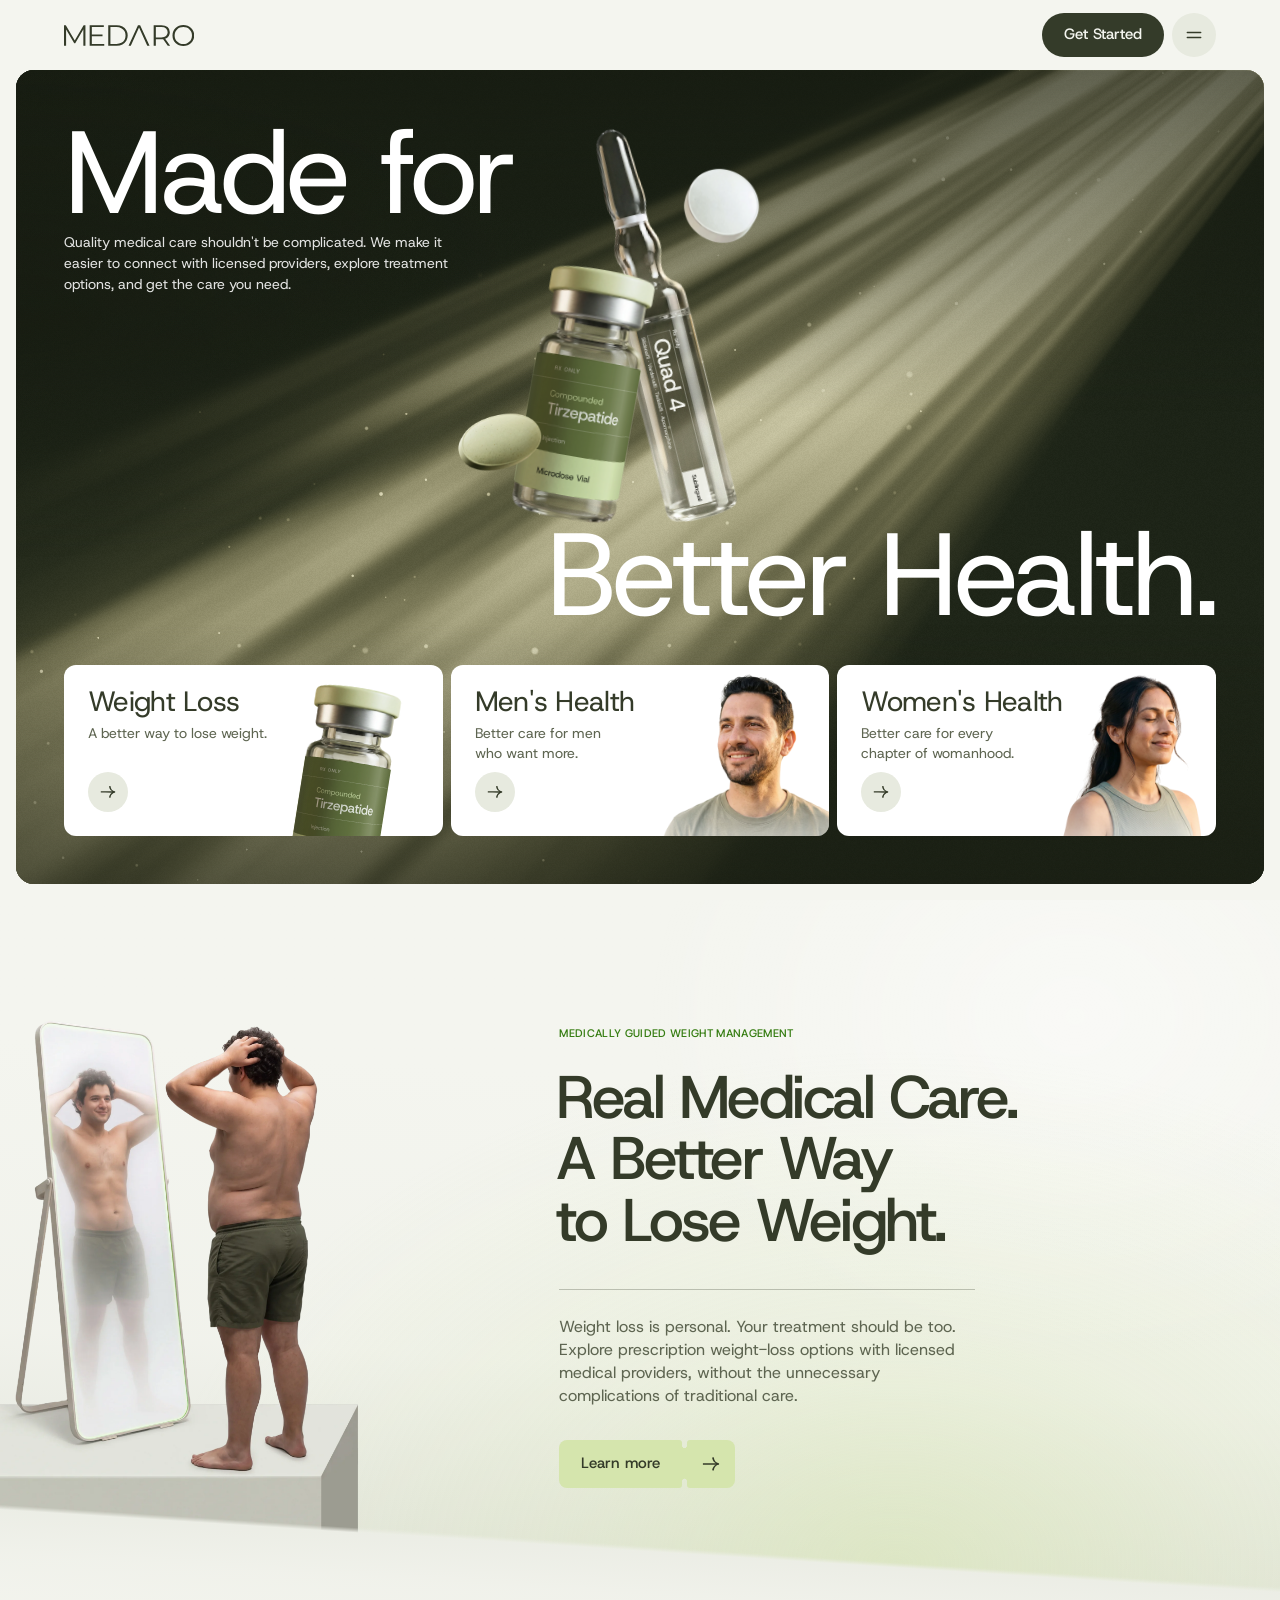
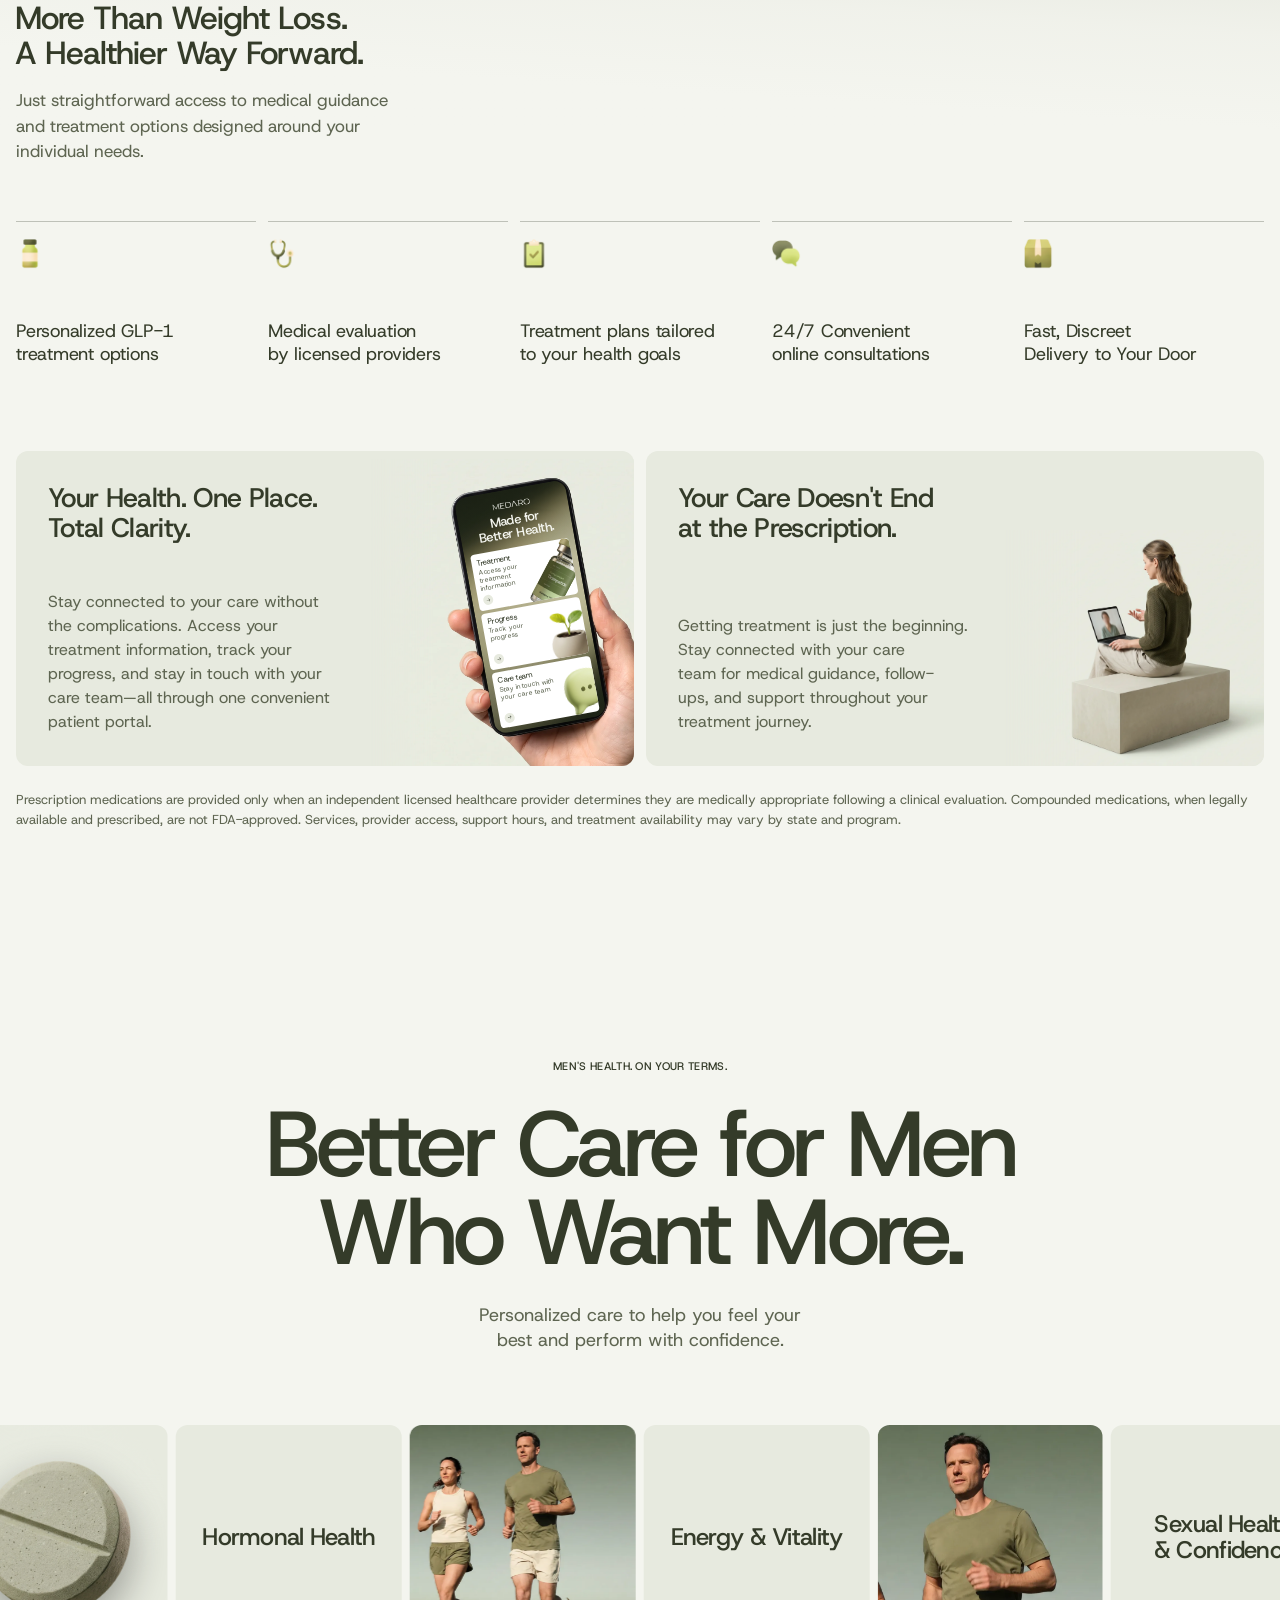
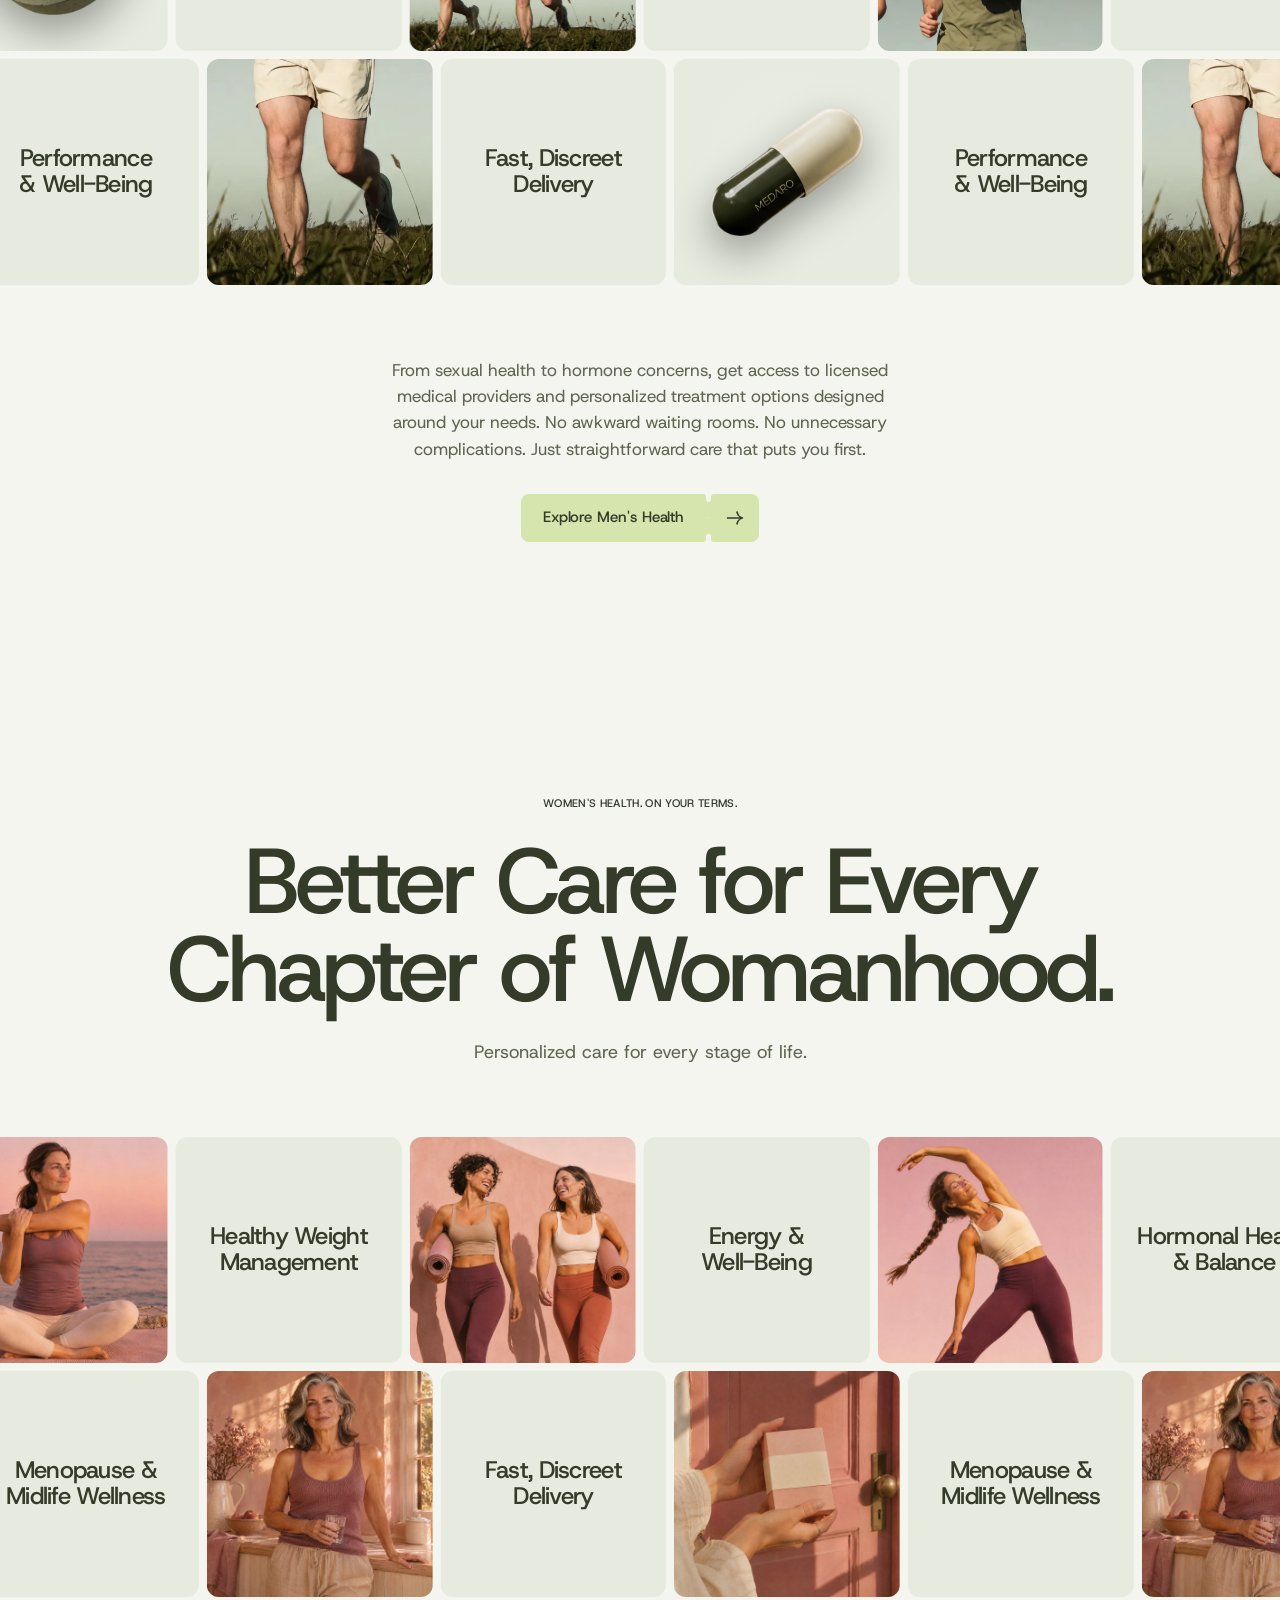
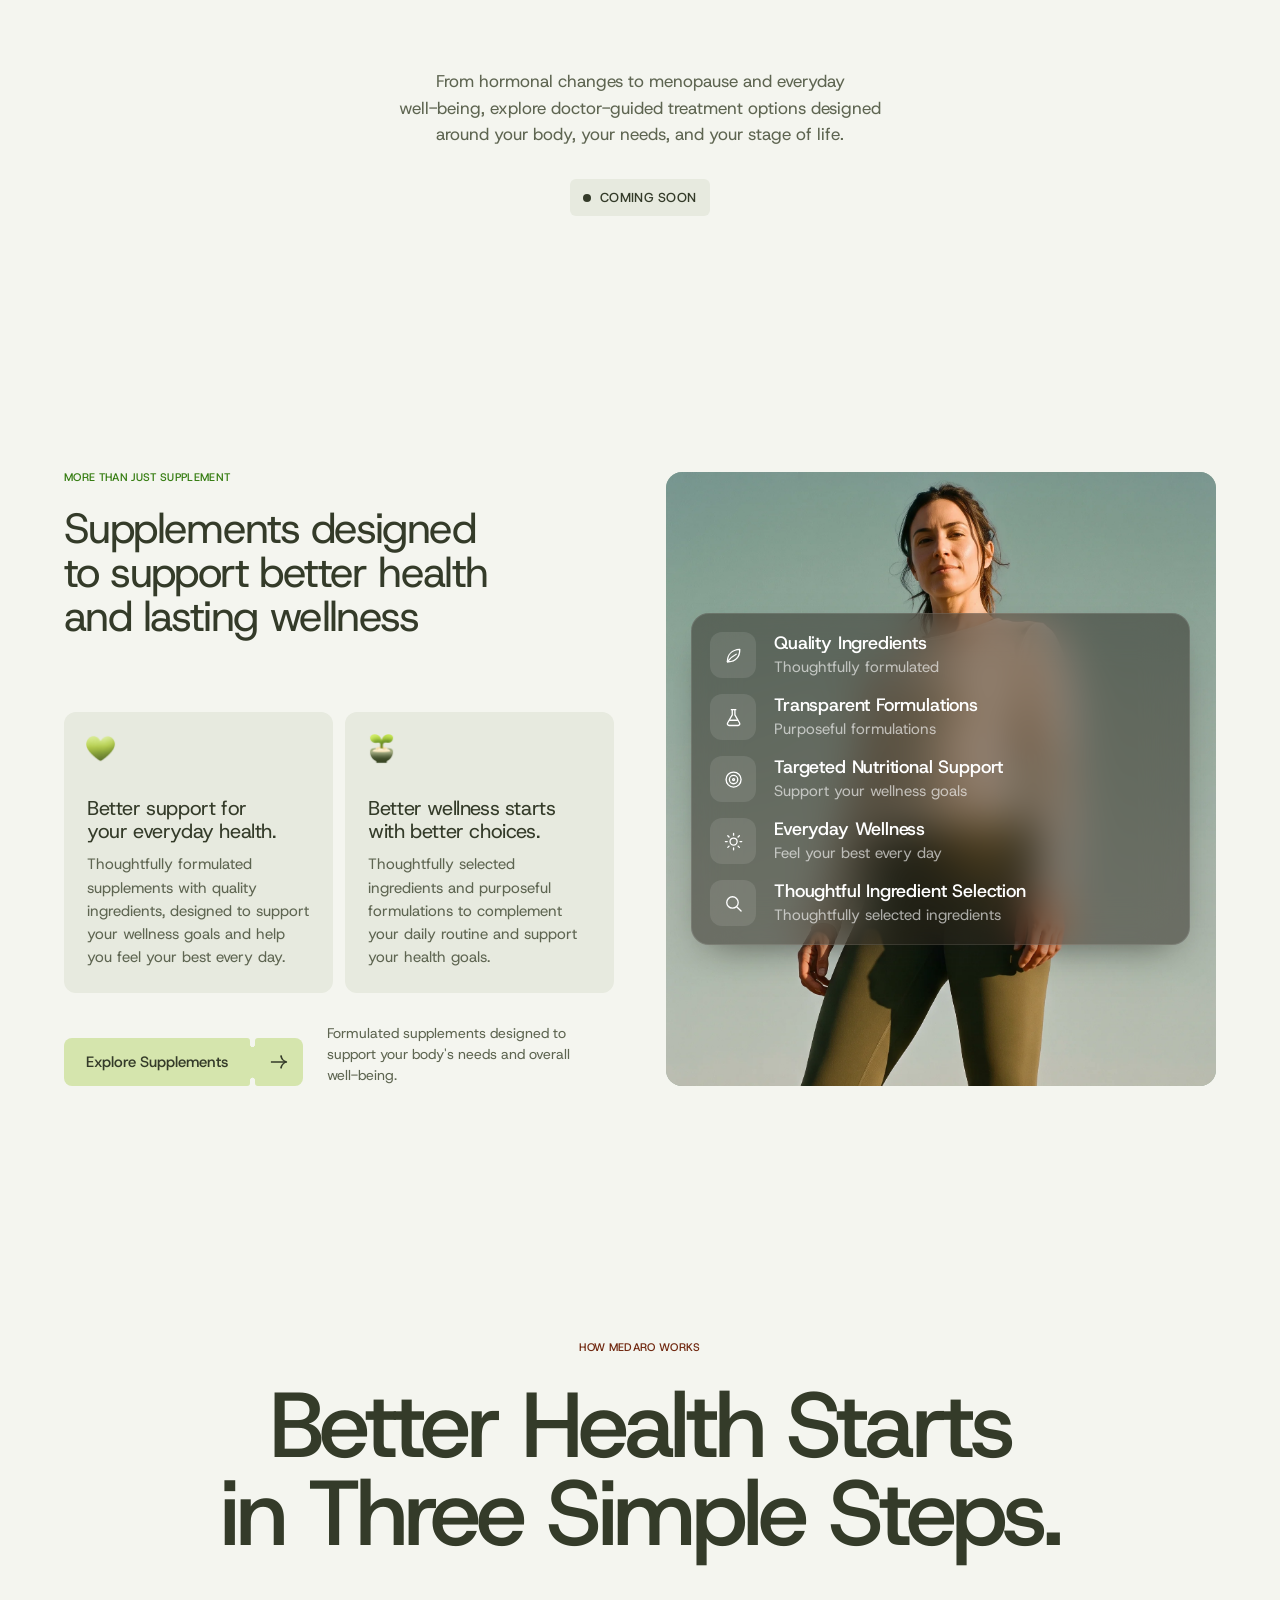
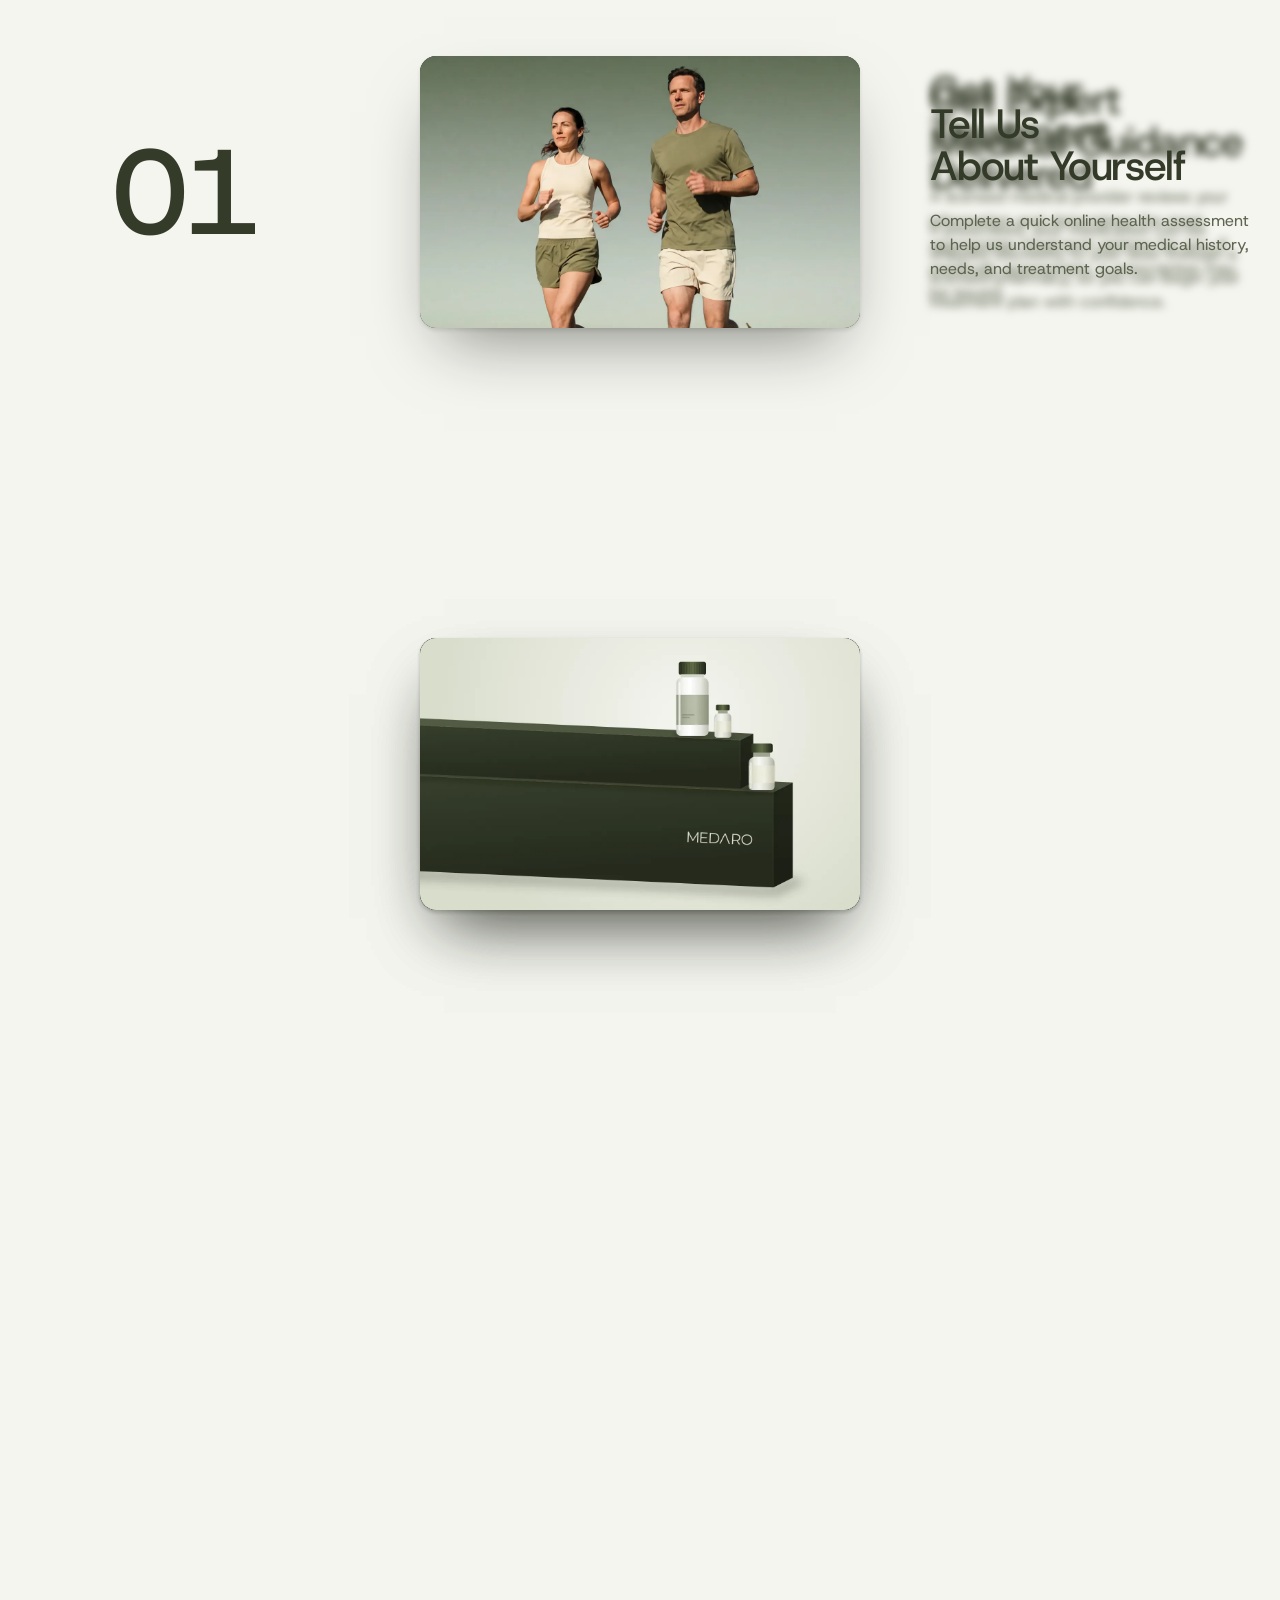
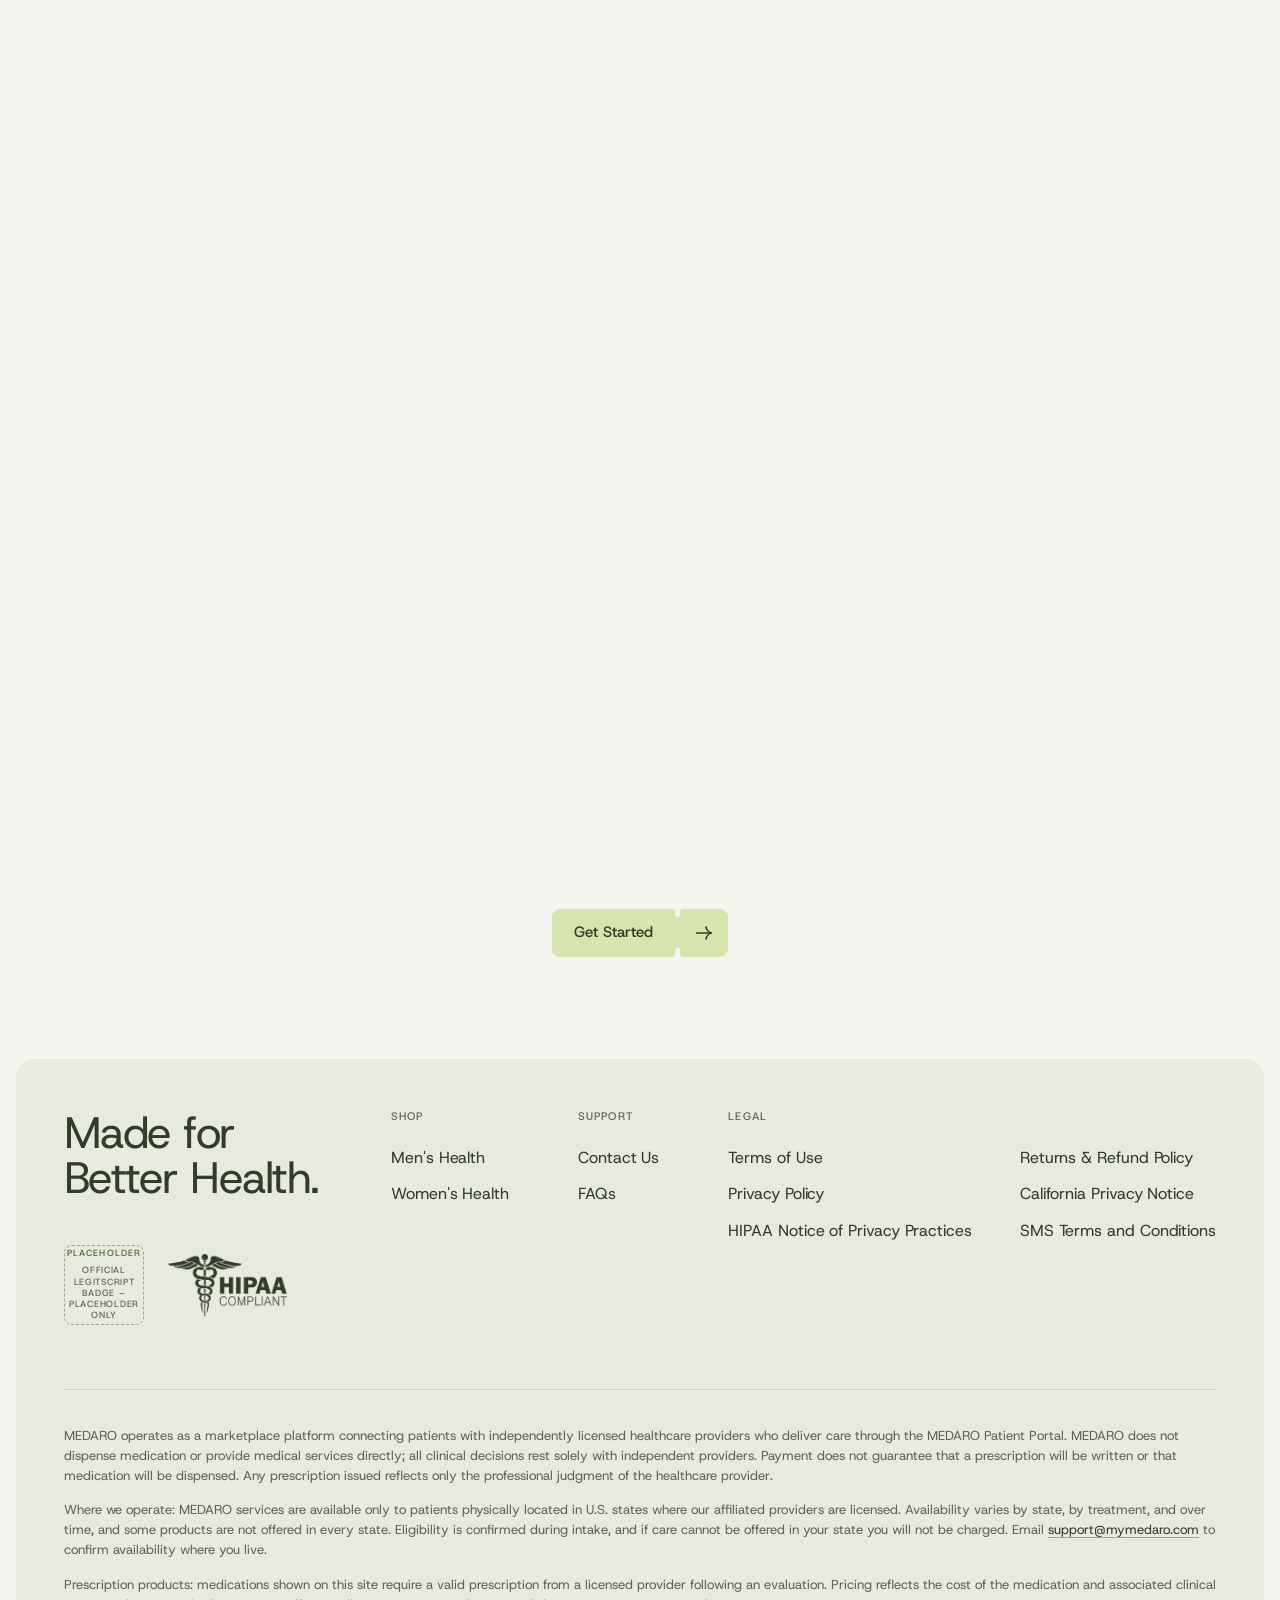
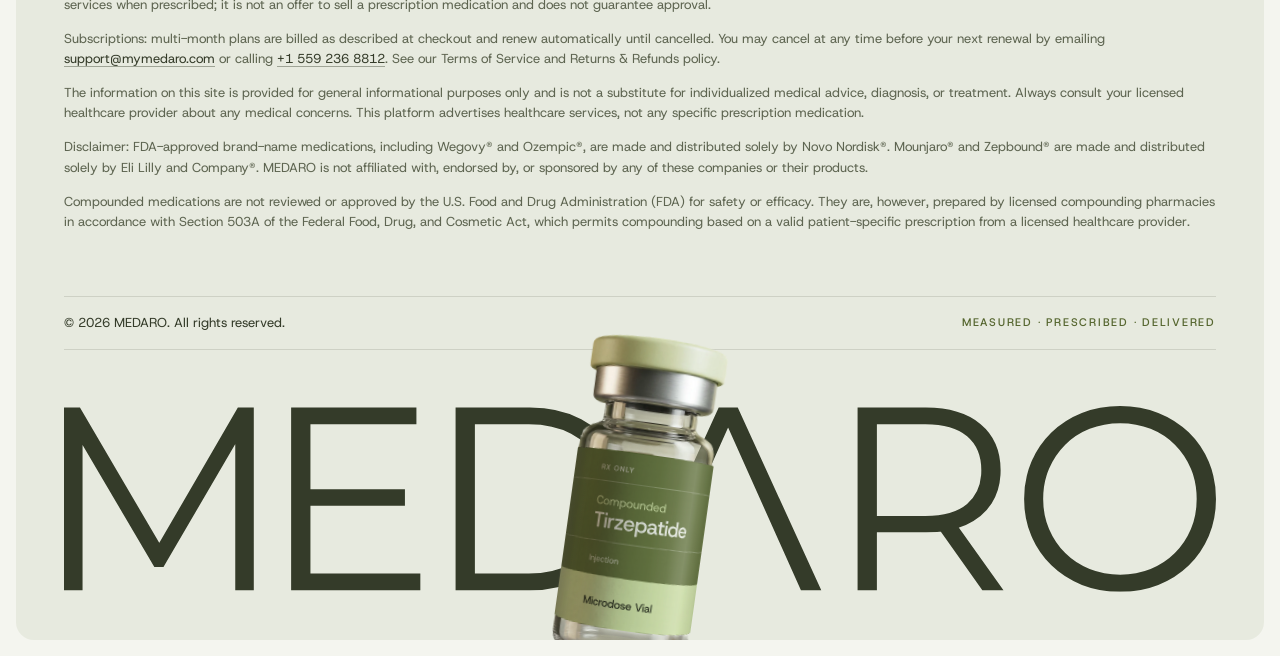
==== commit 6dd6ad4b: "Approve home/weight-loss (from claude/vigilant-lovelace-6zmvbh) The mirror version replaces the prod" ====
--- a/site/index.html
+++ b/site/index.html
@@ -224,16 +224,23 @@
     </section>
     <!-- SECTION:home/hero END -->
 
-  <!-- SECTION:home/weight-loss START · styles: sections/home/weight-loss.css · assets: assets/images/standin-weight-loss.svg · icons: sprite #i-vial #i-stethoscope #i-plan #i-chat #i-box, #i-arrow-right
+  <!-- SECTION:home/weight-loss START · styles: sections/home/weight-loss.css · assets: assets/images/weight-loss/mirror.webp, assets/icons/wl-vial.webp, wl-stethoscope.webp, wl-plan.webp, wl-chat.webp, wl-box.webp, assets/images/weight-loss/card-portal.webp, card-checkin.webp, app-sprout.webp, app-bubble.webp, assets/images/products/ (stage-plate.webp, vial-tirzepatide.webp, print-vial-multidose.svg, sheen-vial.svg) · icons: sprite #wordmark, #i-arrow-right
        Layout after the user's Good Life reference (video, 2026-11-19). Copy: content/home.md → Weight Loss, word for word. -->
   <section class="wl" id="weight-loss" aria-labelledby="wl-title">
     <div class="wl__frame">
 
       <div class="wl__intro wl__grid">
-        <!-- Stand-in: the real photo is made after the design is approved (see data-brief). -->
-        <figure class="wl__stage media-brief" data-brief="Wide studio photo: MEDARO weight-loss set (two plain dark-olive boxes with the wordmark, frosted vial with olive cap and cream label, tablet bottle) on the left, running off the edge, soft light from the upper left on a paper backdrop; no drug names, doses or pens">
-          <img src="assets/images/standin-weight-loss.svg" alt="" width="640" height="900">
+        <!-- The partition's surface behind the figure and the copy (after Good Life's hero, user 2026-11-23): styles only. -->
+        <div class="wl__backdrop" aria-hidden="true"></div>
+        <!-- The mirror cut-out on its platform (user, 2026-11-21 → 11-23): a heavyset man and his slim reflection in a tall
+             frosted mirror, staged like their mirror reference, the glass finished after their Neka reference, standing on a
+             plain stone platform like Good Life's boxes (Magnific, cut out; DESIGN.md). A before/after image by the user's
+             choice: the client signs it off (DESIGN.md → Copy flags). -->
+        <figure class="wl__stage">
+          <img class="wl__photo" src="assets/images/weight-loss/mirror.webp" alt="" width="3240" height="2026">
         </figure>
+        <!-- The partition's floor, in front of the platform (styles only). -->
+        <div class="wl__floor" aria-hidden="true"></div>
         <div class="wl__copy">
           <p class="wl__eyebrow chip"><span>Medically guided weight management</span></p>
           <h2 class="wl__title" id="wl-title">Real Medical Care.<br>A Better Way<br>to Lose Weight.</h2>
@@ -250,31 +257,62 @@
       </div>
 
       <div class="wl__care">
-        <p class="wl__label" id="wl-care">Your care, made simple</p>
-        <ul class="wl__cols wl__grid" aria-labelledby="wl-care">
-          <li><svg class="wl__icon" aria-hidden="true"><use href="#i-vial"/></svg><span class="wl__point">Personalized <span class="wl__nowrap">GLP-1</span> treatment options</span></li>
-          <li><svg class="wl__icon" aria-hidden="true"><use href="#i-stethoscope"/></svg><span class="wl__point">Medical evaluation by licensed providers</span></li>
-          <li><svg class="wl__icon" aria-hidden="true"><use href="#i-plan"/></svg><span class="wl__point">Treatment plans tailored to your health goals</span></li>
-          <li><svg class="wl__icon" aria-hidden="true"><use href="#i-chat"/></svg><span class="wl__point">24/7 Convenient online consultations</span></li>
-          <li><svg class="wl__icon" aria-hidden="true"><use href="#i-box"/></svg><span class="wl__point">Fast, Discreet Delivery to Your Door</span></li>
+        <ul class="wl__cols wl__grid" aria-label="Your care, made simple">
+          <li><img class="wl__icon" src="assets/icons/wl-vial.webp" alt="" width="512" height="512"><span class="wl__point">Personalized <span class="wl__nowrap">GLP-1</span> treatment options</span></li>
+          <li><img class="wl__icon" src="assets/icons/wl-stethoscope.webp" alt="" width="512" height="512"><span class="wl__point">Medical evaluation by licensed providers</span></li>
+          <li><img class="wl__icon" src="assets/icons/wl-plan.webp" alt="" width="512" height="512"><span class="wl__point">Treatment plans tailored to your health goals</span></li>
+          <li><img class="wl__icon" src="assets/icons/wl-chat.webp" alt="" width="512" height="512"><span class="wl__point">24/7 Convenient online consultations</span></li>
+          <li><img class="wl__icon" src="assets/icons/wl-box.webp" alt="" width="512" height="512"><span class="wl__point">Fast, Discreet Delivery to Your Door</span></li>
         </ul>
       </div>
 
-      <!-- Not in the reference: our proposal for the two follow-on blocks. -->
+      <!-- Not in the reference: our proposal for the two follow-on blocks. Images (user, 2026-11-23): a hand holding the phone
+           with the Home hero in miniature on its screen (code); a video check-in at home. -->
       <div class="wl__cards">
         <article class="wl__card">
           <h3>Your Health. One Place.<br>Total Clarity.</h3>
           <p>Stay connected to your care without the complications. Access your treatment information, track your progress, and stay in touch with your care team—all through one convenient patient portal.</p>
+          <div class="wl__card-media wl__card-media--hand" aria-hidden="true">
+            <img src="assets/images/weight-loss/card-portal.webp" alt="" width="1010" height="1175" loading="lazy">
+            <!-- The phone's screen, built in code (not baked into the image): the hero's stage light, the wordmark centred,
+                 the tagline, and three cards in the hero cards' style with their own content and images. -->
+            <div class="wl__screen">
+              <img class="wl__app-plate" src="assets/images/products/stage-plate.webp" alt="" width="3840" height="2143" loading="lazy">
+              <svg class="wl__app-logo"><use href="#wordmark"/></svg>
+              <p class="wl__app-tag">Made for<br>Better Health.</p>
+              <!-- The portal's three parts, in the hero cards' style but their own: names and lines from this card's copy
+                   ("Access your treatment information, track your progress, and stay in touch with your care team"). -->
+              <ul class="wl__app-cards">
+                <li class="wl__app-card wl__app-card--treatment">
+                  <span class="wl__app-text"><span class="wl__app-name">Treatment</span><span class="wl__app-line">Access your treatment information</span></span>
+                  <span class="wl__app-go"><svg><use href="#i-arrow-right"/></svg></span>
+                  <span class="pack pack--vial wl__app-obj"><img src="assets/images/products/vial-tirzepatide.webp" alt="" width="466" height="1100" loading="lazy"><img class="product__print" src="assets/images/products/print-vial-multidose.svg" alt="" width="466" height="1100" loading="lazy"><img class="product__sheen" src="assets/images/products/sheen-vial.svg" alt="" width="466" height="1100" loading="lazy"></span>
+                </li>
+                <li class="wl__app-card wl__app-card--progress">
+                  <span class="wl__app-text"><span class="wl__app-name">Progress</span><span class="wl__app-line">Track your progress</span></span>
+                  <span class="wl__app-go"><svg><use href="#i-arrow-right"/></svg></span>
+                  <img class="wl__app-obj" src="assets/images/weight-loss/app-sprout.webp" alt="" width="708" height="900" loading="lazy">
+                </li>
+                <li class="wl__app-card wl__app-card--team">
+                  <span class="wl__app-text"><span class="wl__app-name">Care team</span><span class="wl__app-line">Stay in touch with your care team</span></span>
+                  <span class="wl__app-go"><svg><use href="#i-arrow-right"/></svg></span>
+                  <img class="wl__app-obj" src="assets/images/weight-loss/app-bubble.webp" alt="" width="865" height="900" loading="lazy">
+                </li>
+              </ul>
+            </div>
+          </div>
         </article>
         <article class="wl__card">
           <h3>Your Care Doesn't End<br>at the Prescription.</h3>
           <p>Getting treatment is just the beginning. Stay connected with your care team for medical guidance, follow-ups, and support throughout your treatment journey.</p>
+          <div class="wl__card-media" aria-hidden="true">
+            <img src="assets/images/weight-loss/card-checkin.webp" alt="" width="1400" height="1273" loading="lazy">
+          </div>
         </article>
       </div>
 
       <!-- Compliance: stays visible in this section, near the claims it qualifies. -->
-      <aside class="wl__disclaimer wl__grid" aria-labelledby="wl-disclaimer">
-        <h3 id="wl-disclaimer">Medical Disclaimer</h3>
+      <aside class="wl__disclaimer" aria-label="Medical Disclaimer">
         <p>Prescription medications are provided only when an independent licensed healthcare provider determines they are medically appropriate following a clinical evaluation. Compounded medications, when legally available and prescribed, are not FDA-approved. Services, provider access, support hours, and treatment availability may vary by state and program.</p>
       </aside>
 
--- a/site/components/header.css
+++ b/site/components/header.css
@@ -149,3 +149,12 @@
   stroke-width: 1.8;
   stroke-linecap: round;
 }
+
+/* ---------- Landing pages (weight-loss.html, mens-health.html) ----------
+   The approved header (--plain --compact: 70px, on the page colour, logo
+   and CTA on the 48px content inset), minus everything that links out:
+   client rule, paid-traffic pages link only to their intake form. So the
+   logo is plain (not a link), there is no menu button (the menu sheet is
+   all links), and Get Started goes to the intake. (User, 2026-11-23: "we
+   wont have any links but we have to follow that".) */
+.site-header--landing .site-header__bar { grid-template-columns: 1fr auto; }
--- a/site/sections/home/weight-loss.css
+++ b/site/sections/home/weight-loss.css
@@ -2,8 +2,8 @@
    Home · Weight Loss (#weight-loss), the second section
    Layout after the user's Good Life reference (video, 2026-11-19), measured
    from it and scaled to our frame:
-   - Intro: the product set on the left, running off the screen edge; on the
-     right, starting on the third column line, eyebrow, a 3-line headline
+   - Intro: the mirror cut-out on the left (was the product set running off
+     the screen edge; replaced 2026-11-21); on the right, starting on the third column line, eyebrow, a 3-line headline
      (≈4.7vw), a hairline, the paragraph and the CTA.
    - Below: a 2-line heading, then the care points as columns with a hairline
      on top, a 24px icon and the title. The reference has 4 columns with
@@ -23,7 +23,16 @@
   --wl-frame: min(100cqw - 2 * var(--edge), var(--frame-max));
   --wl-span2: calc((var(--wl-frame) - 4 * var(--wl-gap)) * 2 / 5 + var(--wl-gap)); /* two columns */
   --wl-title-fs: clamp(56px, 4.7vw, 92px);
+  /* the partition (user, 2026-11-23, after Good Life's hero): its front edge
+     drops 6.5% of the screen width to the right (Good Life's slope, ≈3.7°)
+     and passes through the platform's front bottom corner (.wl__backdrop);
+     the lit floor under it fades back to the page over the band */
+  --wl-slant: 6.5cqw;
+  --wl-band: clamp(120px, 11vw, 200px);
   container-type: inline-size;
+  isolation: isolate; /* its own stack: the partition (z-index −1) paints over
+     this background and under every block of the section */
+  overflow-x: clip; /* the cut-out's transparent margin may pass the screen edge */
   padding: var(--wl-pad-top) 0 clamp(96px, 8vw, 160px);
   background: var(--color-bg);
   color: var(--color-ink);
@@ -43,28 +52,140 @@
 }
 
 /* ---------- Intro ---------- */
+/* The mirror cut-out on its platform (user, 2026-11-21 → 11-23): a heavyset
+   man and his slim reflection in a tall frosted mirror, staged like their
+   mirror reference, the glass finished after their Neka reference, no
+   backdrop; standing on a plain stone platform (user, 2026-11-23: "in good
+   life it looks like those products are sitting on platform … generate a
+   platform"), added in Magnific under the same render, cut out by its
+   measured outline, its faces lifted 22% toward the paper, run 1600px further
+   left (rows averaged, cross-faded, grained) so it reaches the screen edge;
+   no shadow under it (user, 2026-11-23: "i dont like those shadows below the
+   platform").
+   assets/images/weight-loss/mirror.webp, 3240×2026. Measured in it:
+     y 48    visual top: the middle of the mirror's sloping top edge, his head
+     y 1788  the platform's front top edge
+     y 2021  the platform's foot (front face bottom)
+     x 1903  the mirror stand's back foot
+     x 3090  the platform's front right corner
+   Sized by the copy (user: "make it similar height of the para", "the image
+   height and right side content should look same height", "just a bit
+   more"): the visual top level with the top of the chip (the copy's top, the
+   chip trimmed to its capitals), the platform's front top edge 12px above the
+   foot of the Learn more button (user, 2026-11-23: "can we move the platform
+   up by 8-16px rn looks too down"; the top stays on the chip, so the figure
+   is 12px shorter than the copy); the stand's foot on the frame line; the
+   platform stands behind the partition: .wl__floor hides its foot, the edge
+   crossing its front face 200px below the top.
+   The platform's right end face is carried straight down in the image so its
+   foot never shows above the floor (user: "there is this black thingy"). */
+.wl__intro {
+  position: relative; /* the partition's box; it paints in .wl's own stack */
+  /* the copy sits this far right of the third column line (user, 2026-11-21:
+     "the gap is very less … so text move to right"): about 45px at 1440 */
+  --wl-copy-shift: calc(var(--wl-span2) * 0.08);
+}
 .wl__stage {
   grid-column: 1 / 3;
-  /* run off the left screen edge, like the reference */
-  margin-left: calc((var(--wl-frame) - 100cqw) / 2);
-  align-self: start;
-}
-/* The image is sized by the frame (two columns wide, 640:900), so zooming out
-   doesn't blow it up; the stand-in is anchored right and its boxes carry on to
-   the screen edge (preserveAspectRatio xMaxYMin). */
-.wl__stage img {
-  width: 100%;
-  height: calc(var(--wl-span2) * 900 / 640);
+  /* as tall as the copy (the row): the cut-out is placed out of flow inside */
+  align-self: stretch;
+  position: relative;
+}
+.wl__photo {
+  position: absolute;
+  left: 0;
+  /* visual top to the platform's front top edge (1740 of 2026) = the row
+     less 12px */
+  height: calc((100% - 12px) * 2026 / 1740);
+  top: calc((100% - 12px) * -48 / 1740);
+  width: auto;
+  max-width: none;
+  /* the stand's foot (x 1903 of 3240) on the frame line; the platform runs
+     on past the screen edge, clipped by .wl */
+  transform: translateX(-58.735%);
 }
 
 .wl__copy {
   grid-column: 3 / 6;
   align-self: start;
-  /* headline cap height level with the top of the tallest bottle, as in the
-     reference: bottle top = 104/640 of the image width; minus the chip (its
-     cap height, 0.7 × --fs-chip, + 28) and the headline's half-leading above the
-     caps (≈0.16em) */
-  padding-top: max(0px, calc(var(--wl-span2) * 104 / 640 - 0.7 * var(--fs-chip) - 28px - 0.16 * var(--wl-title-fs)));
+  padding-left: var(--wl-copy-shift);
+}
+
+/* The partition (user, 2026-11-23: "it has slanted partition can we have real
+   life look partition like that … we are going to keep that image of guy
+   looking in mirror instead of those products sitting"), after Good Life's
+   hero photo, measured from it: a lit surface that darkens toward its front
+   edge, the edge sloping down to the right and soft (≈5px), then a lighter
+   floor that fades back to the page. Here in our client's Dusty Olive mixed
+   into the page colour (so it follows the scene colours), drawn as one
+   gradient whose lines run parallel to the edge: 183.72deg is the slope of
+   --wl-slant (6.5% of the width), so the edge is a straight line at
+   100% − slant − band along the gradient. Full bleed, from the section's top
+   to the end of the floor band.
+   Two layers with the same box and gradient: .wl__backdrop behind the
+   figure, and .wl__floor in front of it, masked to below the edge, so the
+   platform stands BEHIND the partition (user, 2026-11-23: "that platform will
+   look behind partition not above like right now"): the floor hides its
+   front face and the front of its top, the edge running just under his feet. */
+.wl__backdrop,
+.wl__floor {
+  /* where the edge meets the left screen edge, measured from the foot of the
+     copy (the row, 100% here). In the image the edge passes (3090, 1988):
+     200px down the platform's front face from its top edge (y 1788), so the
+     platform's sides show like a pillar under its top, along its whole width
+     (user, 2026-11-23: "i want to see bottom part more … right now it is
+     ending at flat part … i want those pillar things that is showing"); its
+     foot (y 2021) stays behind the floor. With the image scaled to
+     R = row − 12px over 1740px, that point is 1940/1740 × R below the copy's
+     top, i.e. 0.114943 × row − 13.379px below the button's foot, and
+     16px + 1187/1740 × R from the left; the edge drops 0.065px per px, so at
+     the left it is 0.070601 × row − 13.887px below the button's foot. About
+     55px of the faces show at the corner at 1440, about 33px at the left edge. */
+  --wl-edge-gap: calc(100% * 0.070601 - 13.887px);
+  --wl-edge: calc(100% - var(--wl-slant) - var(--wl-band));
+  /* subtle, like Good Life (user, 2026-11-23: "bg color change that is very
+     noticible … in good life its subtle"): the page colour behind the copy,
+     the Dusty Olive building only toward the edge */
+  --wl-surface-mid: color-mix(in srgb, var(--color-bg) 96%, var(--p-sage));
+  --wl-surface-edge: color-mix(in srgb, var(--color-bg) 80%, var(--p-sage));
+  --wl-floor: color-mix(in srgb, var(--color-bg) 89%, var(--p-sage));
+  --wl-surface:
+    /* soft key light from the upper right */
+    radial-gradient(ellipse 46% 58% at 84% 14%, color-mix(in srgb, #fff 46%, transparent), transparent 72%),
+    linear-gradient(183.72deg,
+      var(--color-bg) 0,
+      var(--color-bg) calc(var(--wl-edge) * 0.32),
+      var(--wl-surface-mid) calc(var(--wl-edge) * 0.74),
+      var(--wl-surface-edge) calc(var(--wl-edge) - 2px),
+      var(--wl-floor) calc(var(--wl-edge) + 3px),
+      color-mix(in srgb, var(--color-bg) 95%, var(--p-sage)) calc(var(--wl-edge) + var(--wl-band) * 0.35),
+      var(--color-bg) calc(var(--wl-edge) + var(--wl-band)));
+  position: absolute;
+  top: calc(-1 * var(--wl-pad-top));
+  bottom: calc(-1 * (var(--wl-edge-gap) + var(--wl-slant) + var(--wl-band)));
+  left: calc((100% - 100cqw) / 2);
+  width: 100cqw;
+  pointer-events: none;
+}
+.wl__backdrop {
+  z-index: -1;
+  background:
+    /* the glow above the edge (user, 2026-11-23, of Good Life's warm glow:
+       "we have subtle glow lets add that in our too greenish would be good"):
+       the client's Soft Nude Lime, strongest on the edge 70% across and
+       fading up and left; .wl__floor covers it below the edge */
+    radial-gradient(ellipse 58% 62% at 70% calc(100% - var(--wl-band) - var(--wl-slant) * 0.3),
+      color-mix(in srgb, var(--p-accent) 52%, transparent) 0,
+      color-mix(in srgb, var(--p-accent) 20%, transparent) 46%,
+      transparent 100%),
+    var(--wl-surface);
+}
+/* in front of the figure (after it in the page), under the next block
+   (.wl__more is positioned so it paints over this) */
+.wl__floor {
+  background: var(--wl-surface);
+  -webkit-mask-image: linear-gradient(183.72deg, transparent calc(var(--wl-edge) - 1px), #000 calc(var(--wl-edge) + 4px));
+  mask-image: linear-gradient(183.72deg, transparent calc(var(--wl-edge) - 1px), #000 calc(var(--wl-edge) + 4px));
 }
 
 /* The eyebrow is the shared chip (styles.css → .chip), on the column line,
@@ -96,8 +217,12 @@
 
 /* ---------- More than weight loss ---------- */
 .wl__more {
-  margin-top: clamp(48px, 4.4vw, 80px);
-  align-items: end;
+  /* over the partition's floor (.wl__floor is positioned, so this is too) */
+  position: relative;
+  /* clear the partition's edge under the heading (it runs about 0.11 × the
+     copy's height + 0.2 × slant below the button's foot by the heading's
+     right end) */
+  margin-top: calc(var(--wl-slant) * 0.2 + 3.6cqw + clamp(48px, 4vw, 72px));
 }
 .wl__subtitle {
   grid-column: 1 / 3;
@@ -108,8 +233,11 @@
   letter-spacing: -0.03em;
   margin-left: -0.04em;
 }
+/* under the heading (user, 2026-11-23: "lets move that body text below
+   heading"); it sat on the third column line, level with the heading */
 .wl__lead {
-  grid-column: 3 / 5;
+  grid-column: 1 / 3;
+  margin-top: clamp(16px, 1.4vw, 24px);
   text-wrap: pretty;
   max-width: 26rem;
   font-size: 17px;
@@ -118,23 +246,28 @@
 }
 
 /* ---------- Your care, made simple: the columns ---------- */
+/* the label "Your care, made simple" is off the page (user, 2026-11-23:
+   "lets remove that text"); it still names the list for screen readers
+   (aria-label), as on the Men's and Women's Health tiles */
 .wl__care { margin-top: clamp(56px, 4.4vw, 80px); }
-.wl__label {
-  margin-bottom: 16px;
-  font-size: 15px;
-  font-weight: var(--weight-medium);
-  color: var(--color-text-muted);
-}
 .wl__cols > li {
   display: flex;
   flex-direction: column;
   padding-top: 16px;
   border-top: 1px solid color-mix(in srgb, var(--color-ink) 28%, transparent);
 }
+/* Illustrated icons like the Supplement cards' heart and sprout (user,
+   2026-11-23: "can we add icons like supplement section here too"; they were
+   24px line icons): made in Magnific as one sheet of five with the heart,
+   the sprout and the user's gradient icon sheet as references, cut out and
+   split, 512px squares with the art 468px; the Supplement icons' size */
 .wl__icon {
-  width: 24px;
-  height: 24px;
-  color: var(--color-ink);
+  --wl-icon: clamp(30px, 2.4vw, 46px);
+  display: block;
+  width: var(--wl-icon);
+  height: auto;
+  aspect-ratio: 1;
+  margin-left: calc(var(--wl-icon) * -22 / 512); /* the art's margin back onto the column line */
 }
 .wl__nowrap { white-space: nowrap; } /* keeps "GLP-1" on one line */
 .wl__point {
@@ -148,29 +281,206 @@
 
 /* ---------- Follow-on blocks (our proposal) ---------- */
 .wl__cards {
+  container-type: inline-size; /* the cards' media are sized from it */
   display: grid;
   grid-template-columns: repeat(2, minmax(0, 1fr));
   gap: var(--wl-gap);
   margin-top: clamp(80px, 6.7vw, 128px);
 }
+/* Each card carries an image on its right (user, 2026-11-23, picked from our
+   proposals: 1A the portal phone floating over the stone platform, 2A a video
+   check-in at home; Magnific Nano Banana 2.1, the platform crop as the stone
+   reference). Both shot on the card colour (#E7EADF, corrected to within one
+   level), cropped to 1400×1273, so they sit on the card with their own
+   shadows; the left edge fades into the card. The copy keeps the left 58%. */
 .wl__card {
+  --wl-media: 0.42; /* card 2's image: its share of the card's width */
+  --wl-card-h: clamp(300px, 24vw, 440px); /* card 1's image height (the hand) */
+  position: relative;
+  overflow: hidden;
   display: flex;
   flex-direction: column;
   justify-content: space-between;
   gap: 48px;
-  min-height: clamp(260px, 20vw, 340px);
-  padding: 32px;
+  /* at least the image's height (its width / 1.0998), so it is never cut */
+  min-height: max(var(--wl-card-h), calc((100cqw - var(--wl-gap)) / 2 * var(--wl-media) / 1.0998));
+  padding: 32px calc(100% * var(--wl-media) + 24px) 32px 32px;
   border-radius: 12px; /* the nav bar's radius */
   background: var(--color-surface);
 }
-.wl__card h3 {
+.wl__card-media {
+  position: absolute;
+  right: 0;
+  bottom: 0;
+  width: calc(100% * var(--wl-media));
+  aspect-ratio: 1400 / 1273;
+  container-type: size; /* the phone's screen is sized from it */
+  -webkit-mask-image: linear-gradient(to right, transparent, #000 30%);
+  mask-image: linear-gradient(to right, transparent, #000 30%);
+}
+.wl__card-media > img {
+  display: block;
+  width: 100%;
+  height: 100%;
+}
+/* Card 1: a hand holding the phone (user, 2026-11-23: "lets do hand holding the
+   phone", after Hims' "Free, online consultations" card; the floating phone
+   was rejected). Shot on the card colour (Magnific Nano Banana 2.1, corrected
+   to within one level of #E7EADF), cropped close to the phone, 1010×1175.
+   Sized from the card's height, not its width, so the phone is large enough
+   for its screen to read: the screen is about 115px wide at 1440. */
+.wl__card-media--hand {
+  width: auto;
+  height: var(--wl-card-h);
+  aspect-ratio: 1010 / 1175;
+  /* the phone starts 30% in, so the fade stays clear of it */
+  -webkit-mask-image: linear-gradient(to right, transparent, #000 24%);
+  mask-image: linear-gradient(to right, transparent, #000 24%);
+}
+.wl__card:has(.wl__card-media--hand) {
+  padding-right: calc(var(--wl-card-h) * 1010 / 1175 + 24px);
+}
+/* The phone's screen (user: "inside the phone ui you made is complete ai slop
+   … lets use bg like image 3 hero and have similar type of cards", then "i
+   dont want same … use something different with different images too" and
+   "i dont like the big space … make cards sizes bigger like by adding body
+   texts"): built in code: the hero's stage light plate, the wordmark centred,
+   the tagline, and three cards in the hero cards' style but their own: the
+   portal's parts named from the card's copy, each with a line from it, and
+   their own objects (the client's Tirzepatide Multidose vial laid diagonally;
+   a sprout in a stone pot; a soft lime speech bubble; Magnific, cut out).
+   Measured from the render along the phone's axes: the screen inside the
+   black bezel is 421 × 908 with its centre at (612.6, 565.4) of 1010×1175,
+   turned 10.29° anticlockwise, a true rectangle (no perspective); drawn 3px
+   larger each way to tuck under the bezel. Sized in the screen's own units
+   (cqw): every word at least 6cqw, about 7.5px at 1440, 6.7px at 1280. */
+.wl__screen {
+  position: absolute;
+  left: 60.653%;
+  top: 48.119%;
+  width: 42.277%;  /* 427 / 1010 */
+  height: 77.787%; /* 914 / 1175 */
+  transform: translate(-50%, -50%) rotate(-10.29deg);
+  border-radius: 4.6cqw; /* of the image */
+  overflow: hidden;
+  container-type: size;
+  white-space: nowrap;
+  background: #1c2116;
+  color: var(--p-paper);
+}
+.wl__app-plate {
+  position: absolute;
+  inset: 0;
+  width: 100%;
+  height: 100%;
+  object-fit: cover;
+  object-position: 82% 30%; /* the beam crossing from the top right, as in the hero */
+}
+.wl__screen::after { /* a little depth at the top and foot, as the hero's stage has */
+  content: "";
+  position: absolute;
+  inset: 0;
+  background: linear-gradient(180deg, rgba(20, 24, 15, 0.45), transparent 32%, transparent 62%, rgba(20, 24, 15, 0.35));
+  pointer-events: none;
+}
+.wl__app-logo {
+  position: relative;
+  z-index: 1;
+  display: block;
+  width: 33.6cqw; /* 20% smaller (user, 2026-11-23); was 42cqw */
+  aspect-ratio: 4413 / 712;
+  margin: 11cqw auto 0;
+  overflow: visible;
+  color: var(--p-paper);
+}
+.wl__app-tag {
+  position: relative;
+  z-index: 1;
+  margin-top: 6cqw;
+  text-align: center;
+  font-family: var(--font-display);
+  font-size: 11.5cqw;
+  font-weight: var(--weight-medium);
+  line-height: 1;
+  letter-spacing: -0.035em;
+  color: var(--p-paper);
+}
+/* the cards follow the tagline, no gap of empty stage between */
+.wl__app-cards {
+  position: relative;
+  z-index: 1;
+  display: grid;
+  gap: 2.6cqw;
+  margin: 6.5cqw 5cqw 0;
+}
+.wl__app-card {
+  position: relative;
+  display: flex;
+  flex-direction: column;
+  justify-content: space-between;
+  height: 51cqw; /* three lines of the longest card's text and the arrow */
+  padding: 4.2cqw 4.8cqw 4.4cqw;
+  overflow: hidden;
+  border-radius: 3.6cqw;
+  background: #fff;
+  color: var(--color-ink);
+}
+.wl__app-text {
+  position: relative;
+  z-index: 1;
+  display: grid;
+  gap: 1.6cqw;
+  max-width: 54cqw;
+  white-space: normal;
+}
+.wl__app-name {
+  font-size: 7cqw;
+  line-height: 1.05;
+  letter-spacing: -0.025em;
+}
+.wl__app-line {
+  font-size: 6cqw;
+  line-height: 1.2;
+  color: var(--color-text-muted);
+}
+.wl__app-go {
+  position: relative;
+  z-index: 1;
+  display: grid;
+  place-items: center;
+  width: 9cqw;
+  height: 9cqw;
+  border-radius: 50%;
+  background: var(--color-surface);
+}
+.wl__app-go svg {
+  width: 4cqw;
+  height: 4cqw;
+  color: var(--color-ink);
+}
+/* each object on the right, large and cut off by the card's edge, as the
+   hero's tiles place theirs */
+.wl__app-obj {
+  position: absolute;
+  left: var(--ct-x);
+  top: var(--ct-y);
+  width: auto;
+  max-width: none;
+  height: var(--ct-h);
+  transform: translate(-50%, -50%) rotate(var(--ct-r, 0deg));
+}
+/* 15% smaller than first set (user, 2026-11-23): 150 / 104 / 92% → */
+.wl__app-card--treatment { --ct-h: 127.5%; --ct-x: 84%; --ct-y: 62%; --ct-r: 38deg; } /* the vial laid across the corner */
+.wl__app-card--progress  { --ct-h: 88.4%;  --ct-x: 84%; --ct-y: 66%; --ct-r: 0deg; }
+.wl__app-card--team      { --ct-h: 78.2%;  --ct-x: 90%; --ct-y: 58%; --ct-r: -6deg; }
+.wl__card > h3 {
   max-width: 13em;
   font-size: clamp(26px, 2.1vw, 36px);
   font-weight: var(--weight-medium);
   line-height: 1.1;
   letter-spacing: -0.025em;
 }
-.wl__card p {
+.wl__card > p {
   text-wrap: pretty;
   max-width: 30rem;
   font-size: 16px;
@@ -178,21 +488,15 @@
   color: var(--color-text-muted);
 }
 
-/* ---------- Medical disclaimer: stays in the section, near the claims ---------- */
+/* ---------- Medical disclaimer: stays in the section, near the claims ----------
+   The text alone, the full width of the frame at the same size (user,
+   2026-11-23: "remove that [label] … also the border/frame above that, just
+   put rightside disclaimer text in full width in same size"). The label is
+   off the page; it still names the block for screen readers (aria-label). */
 .wl__disclaimer {
-  margin-top: 48px;
-  padding-top: 20px;
-  border-top: 1px solid var(--color-line);
-}
-.wl__disclaimer h3 {
-  grid-column: 1 / 3;
-  font-size: 13px;
-  font-weight: var(--weight-medium);
-  line-height: 1.55;
+  margin-top: 24px; /* half (user, 2026-11-23: "reduce gap by half"); was 48px */
 }
 .wl__disclaimer p {
-  grid-column: 3 / 6;
-  max-width: 68ch;
   font-size: 13px;
   line-height: 1.55;
   color: var(--color-text-muted);
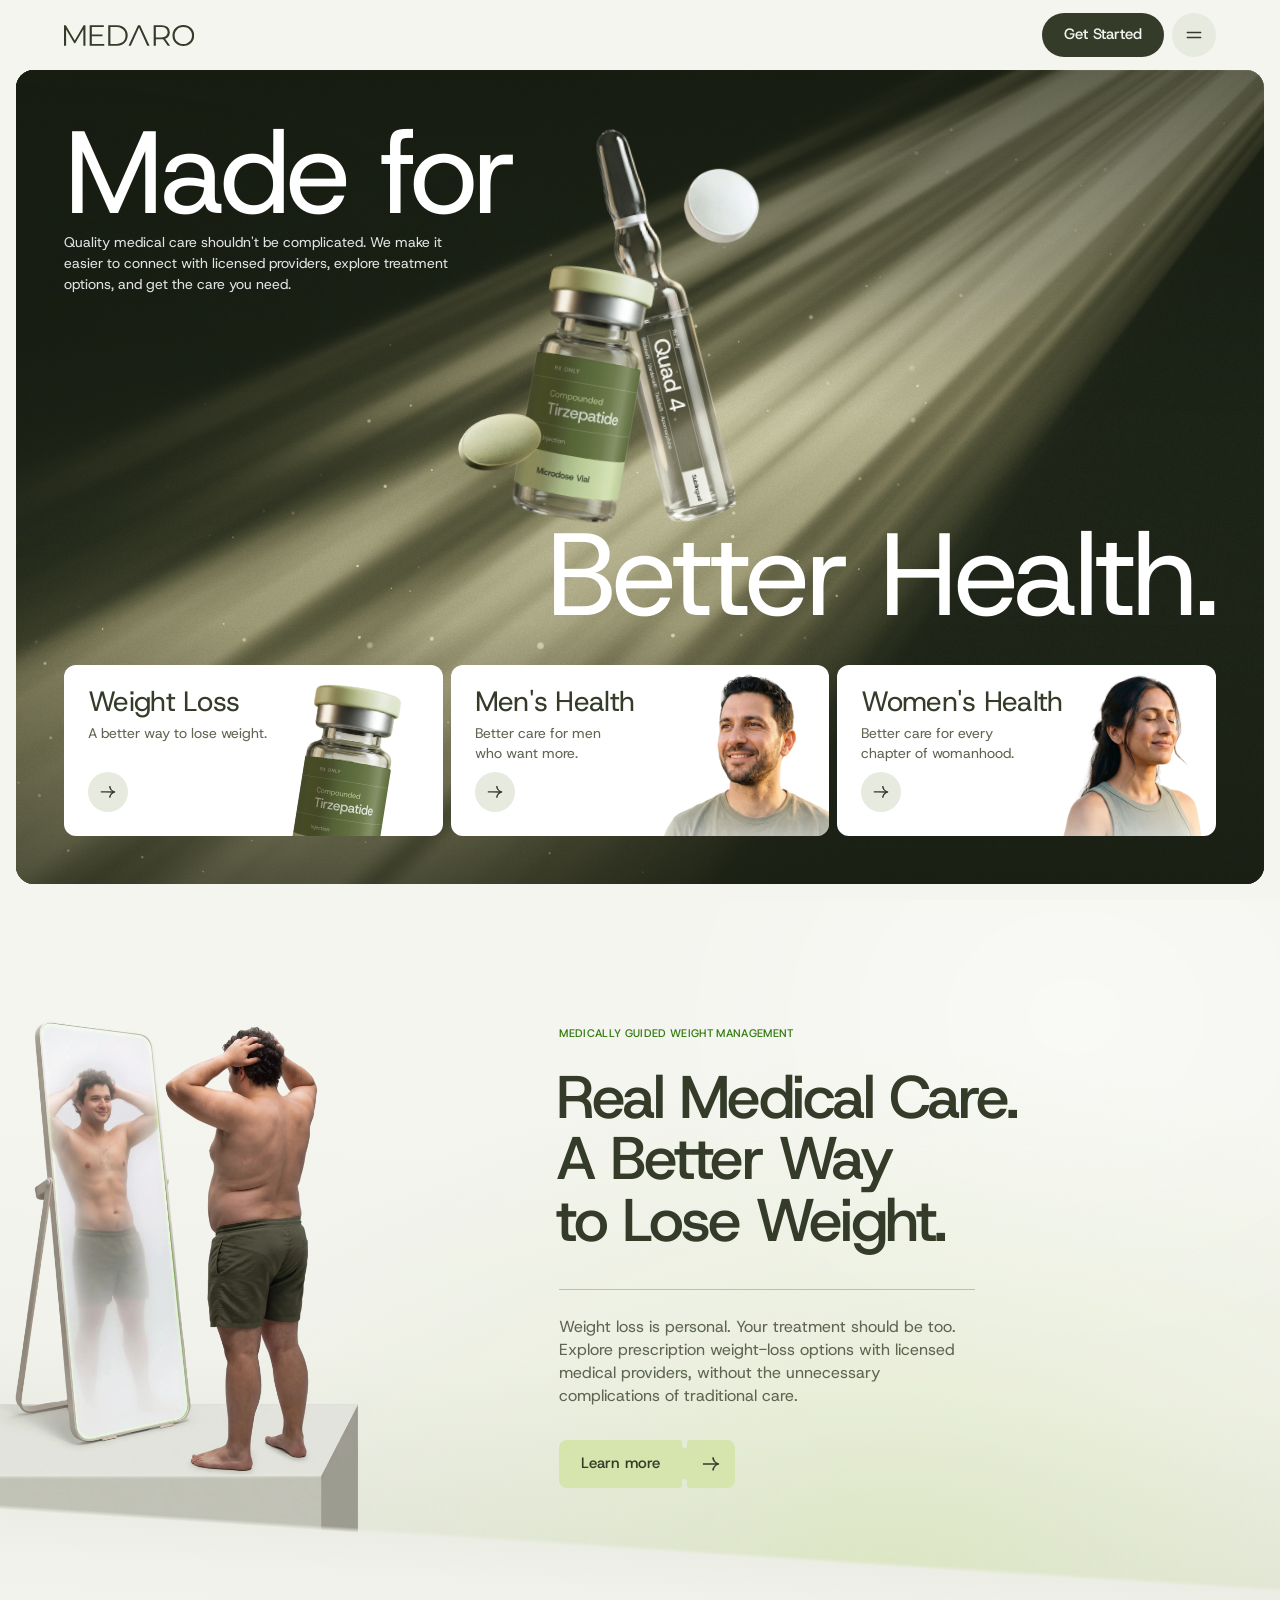
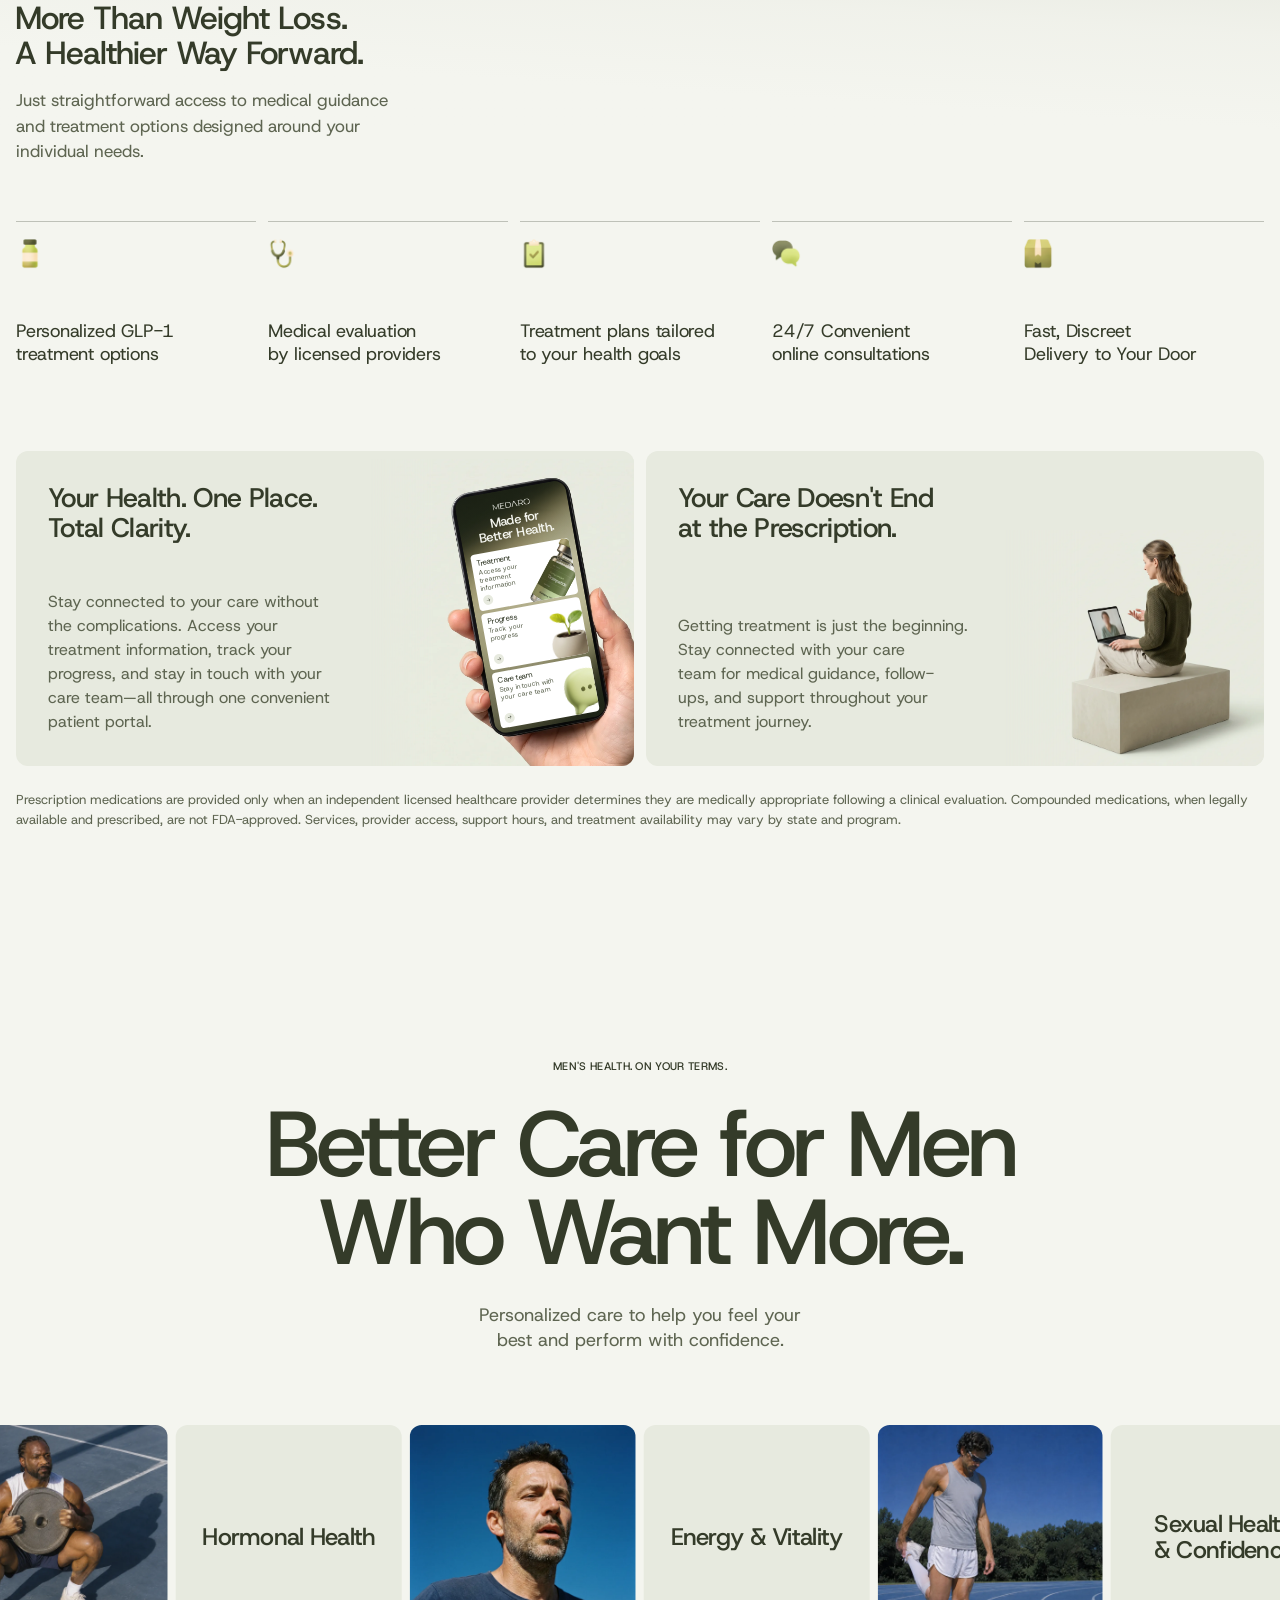
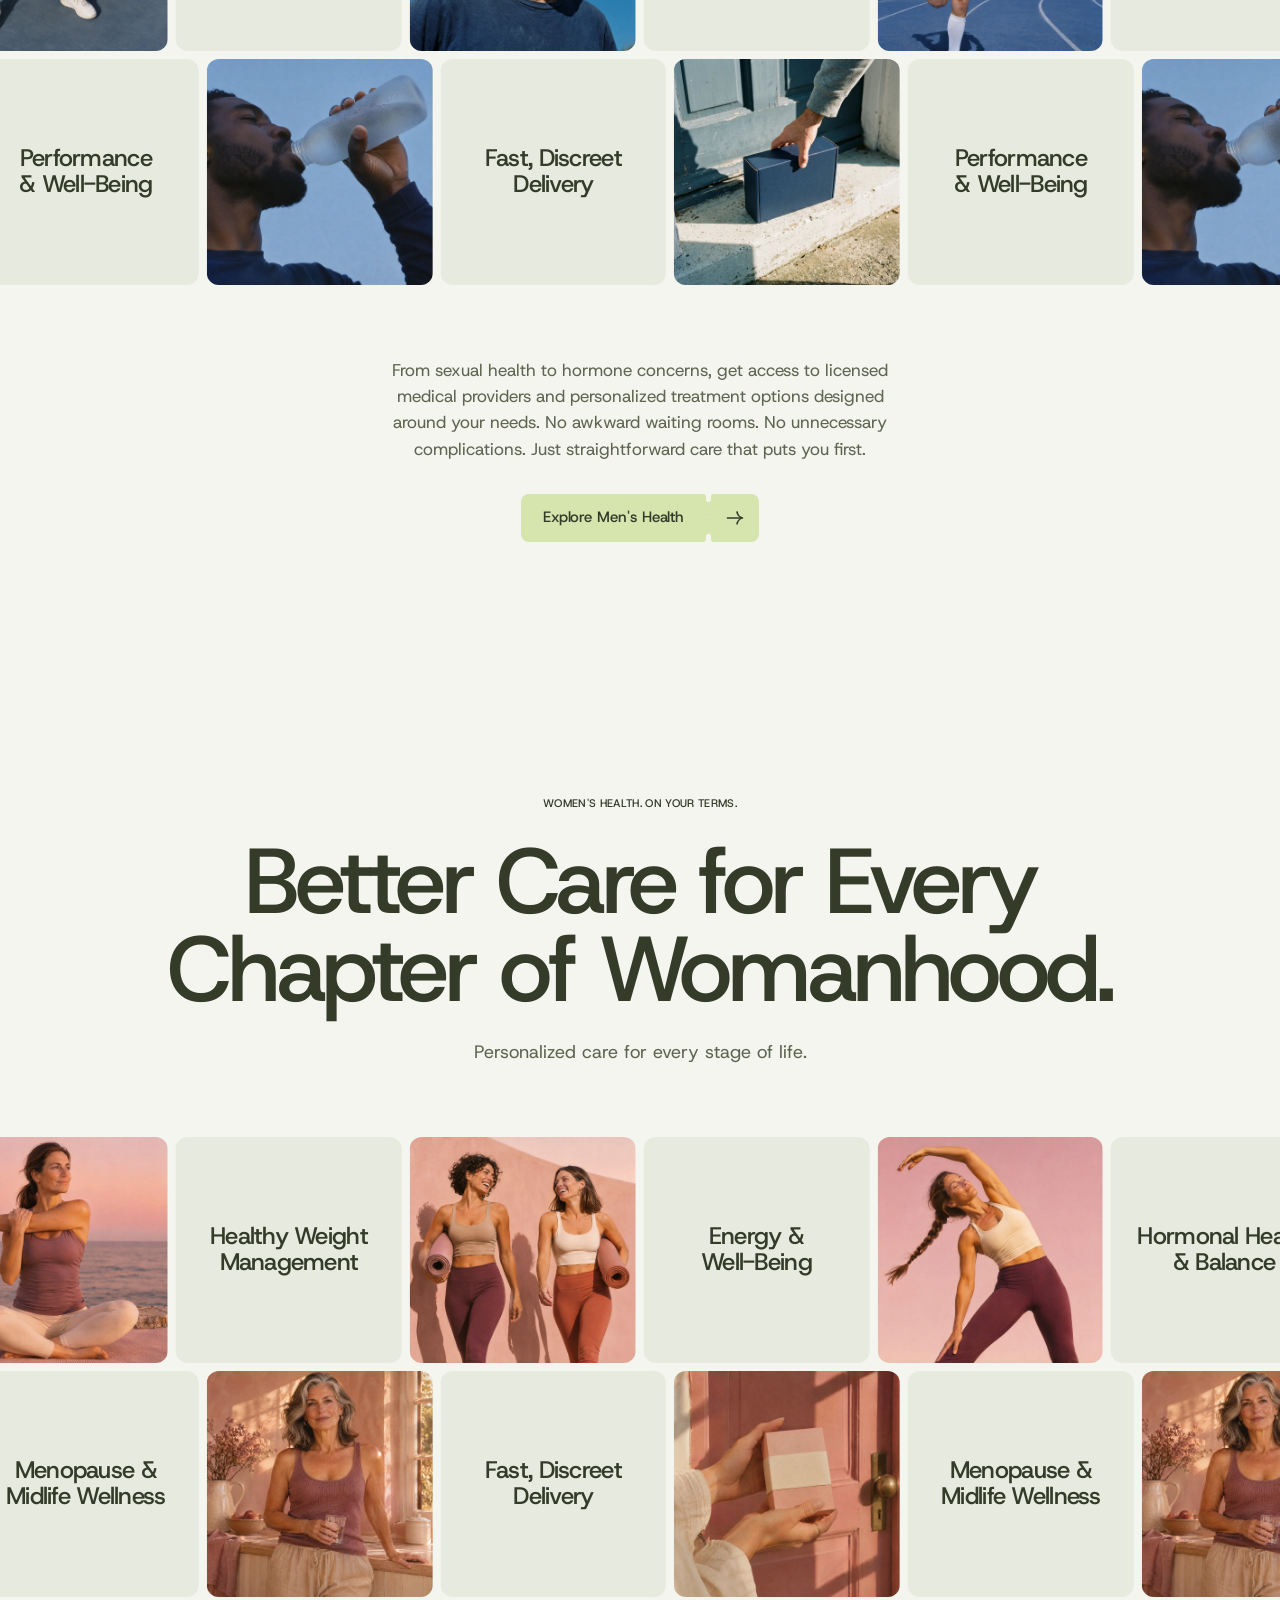
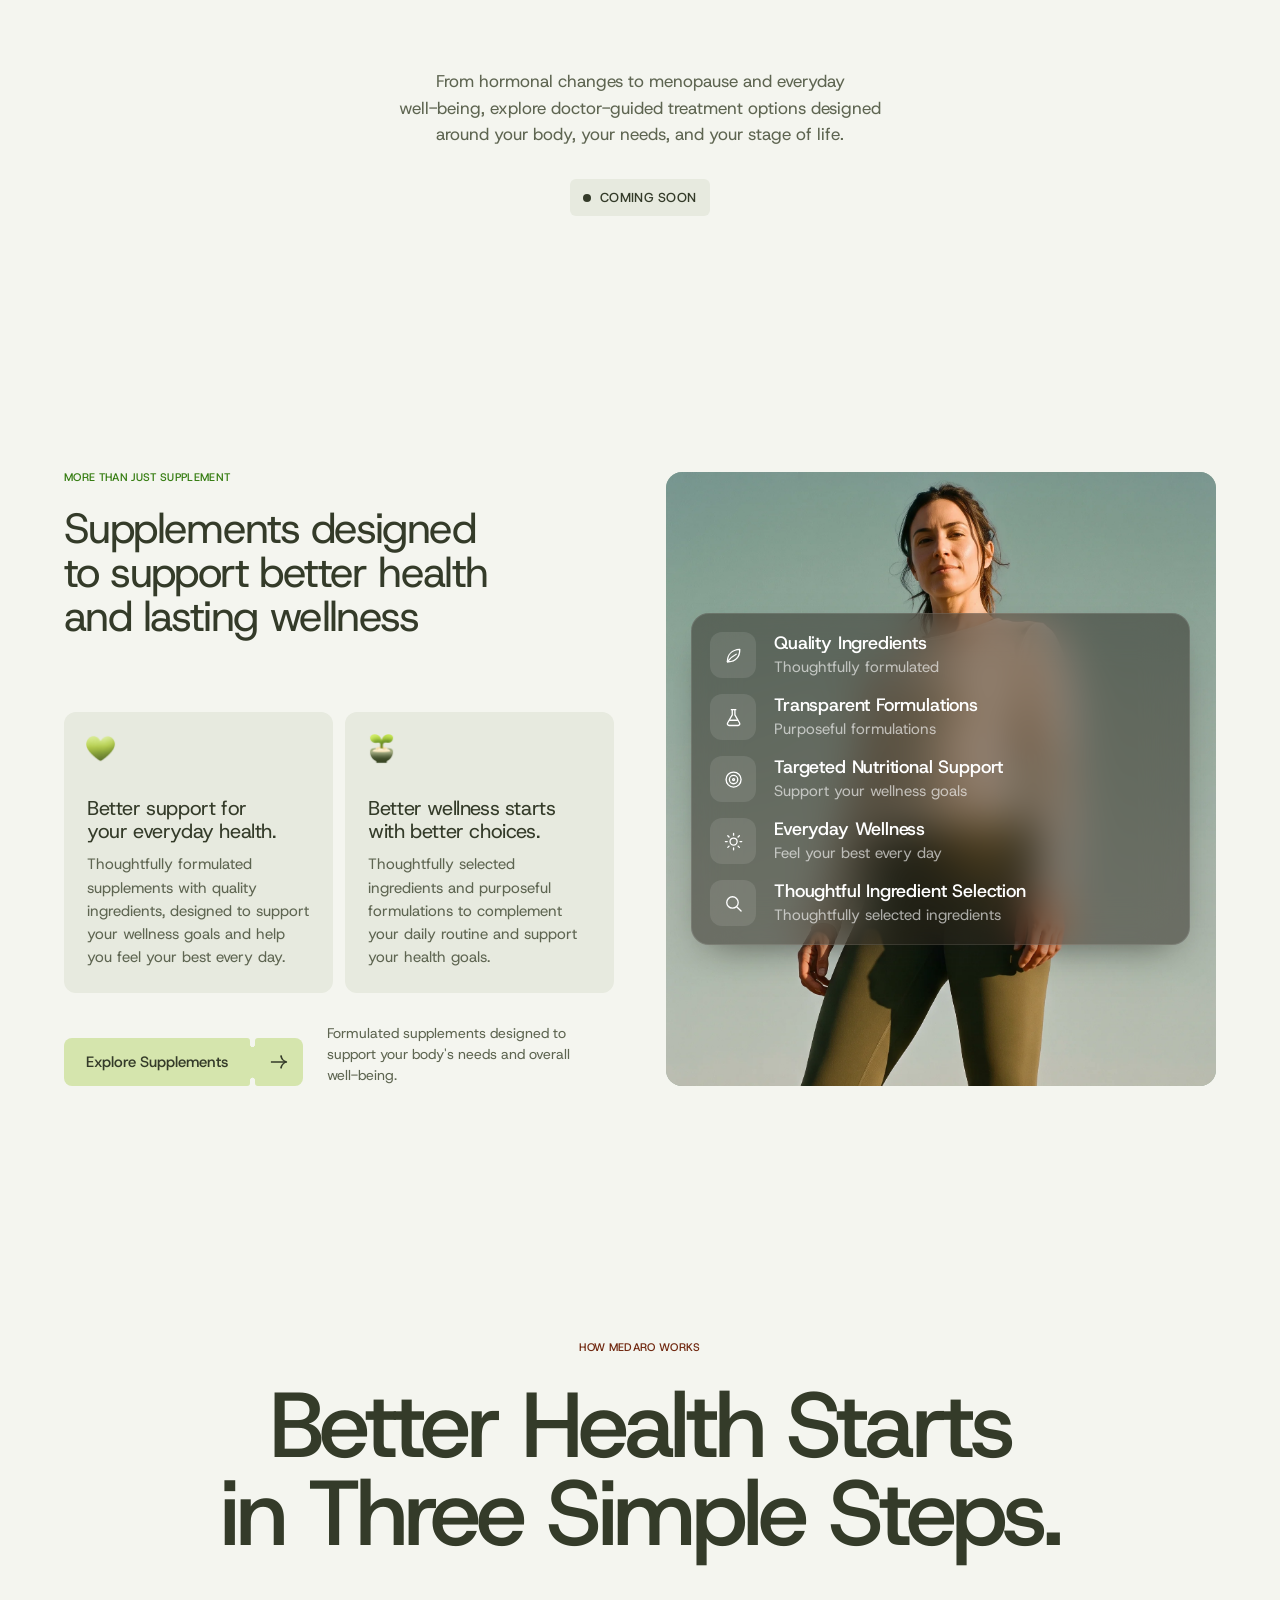
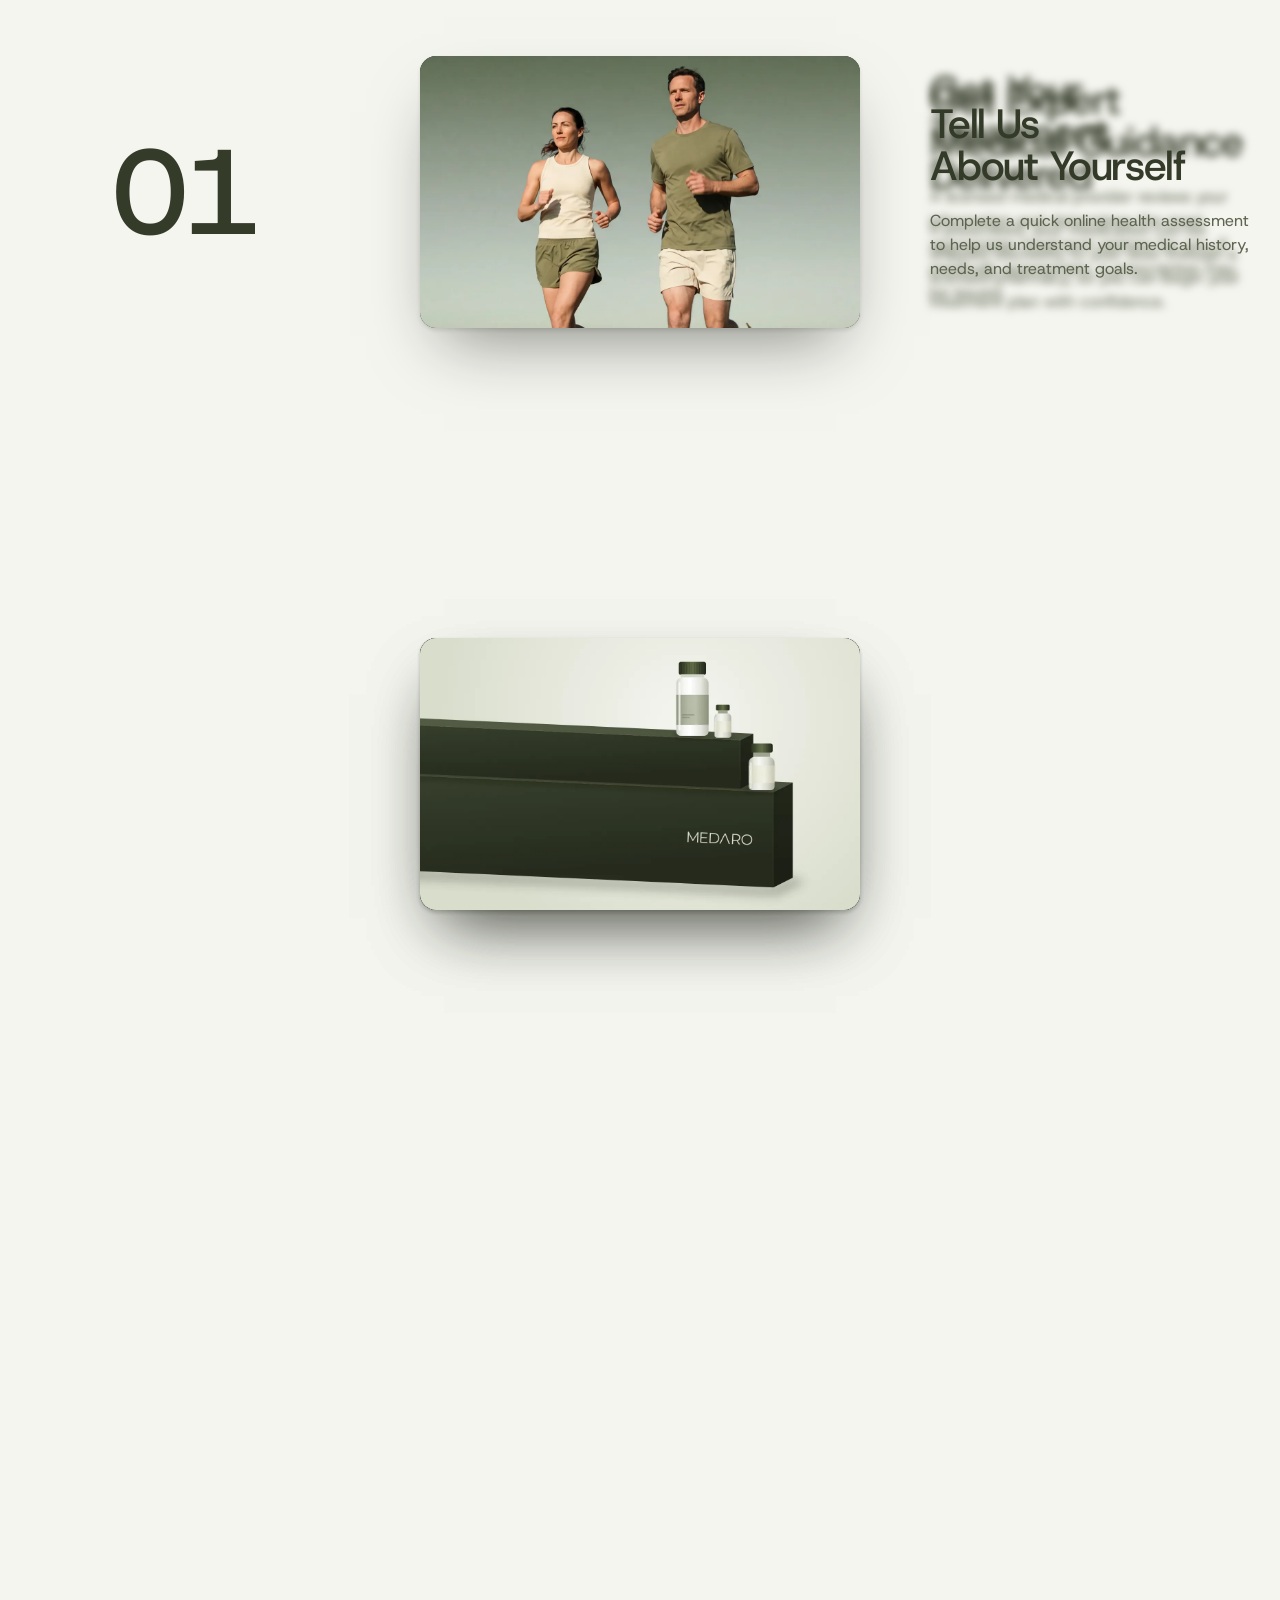
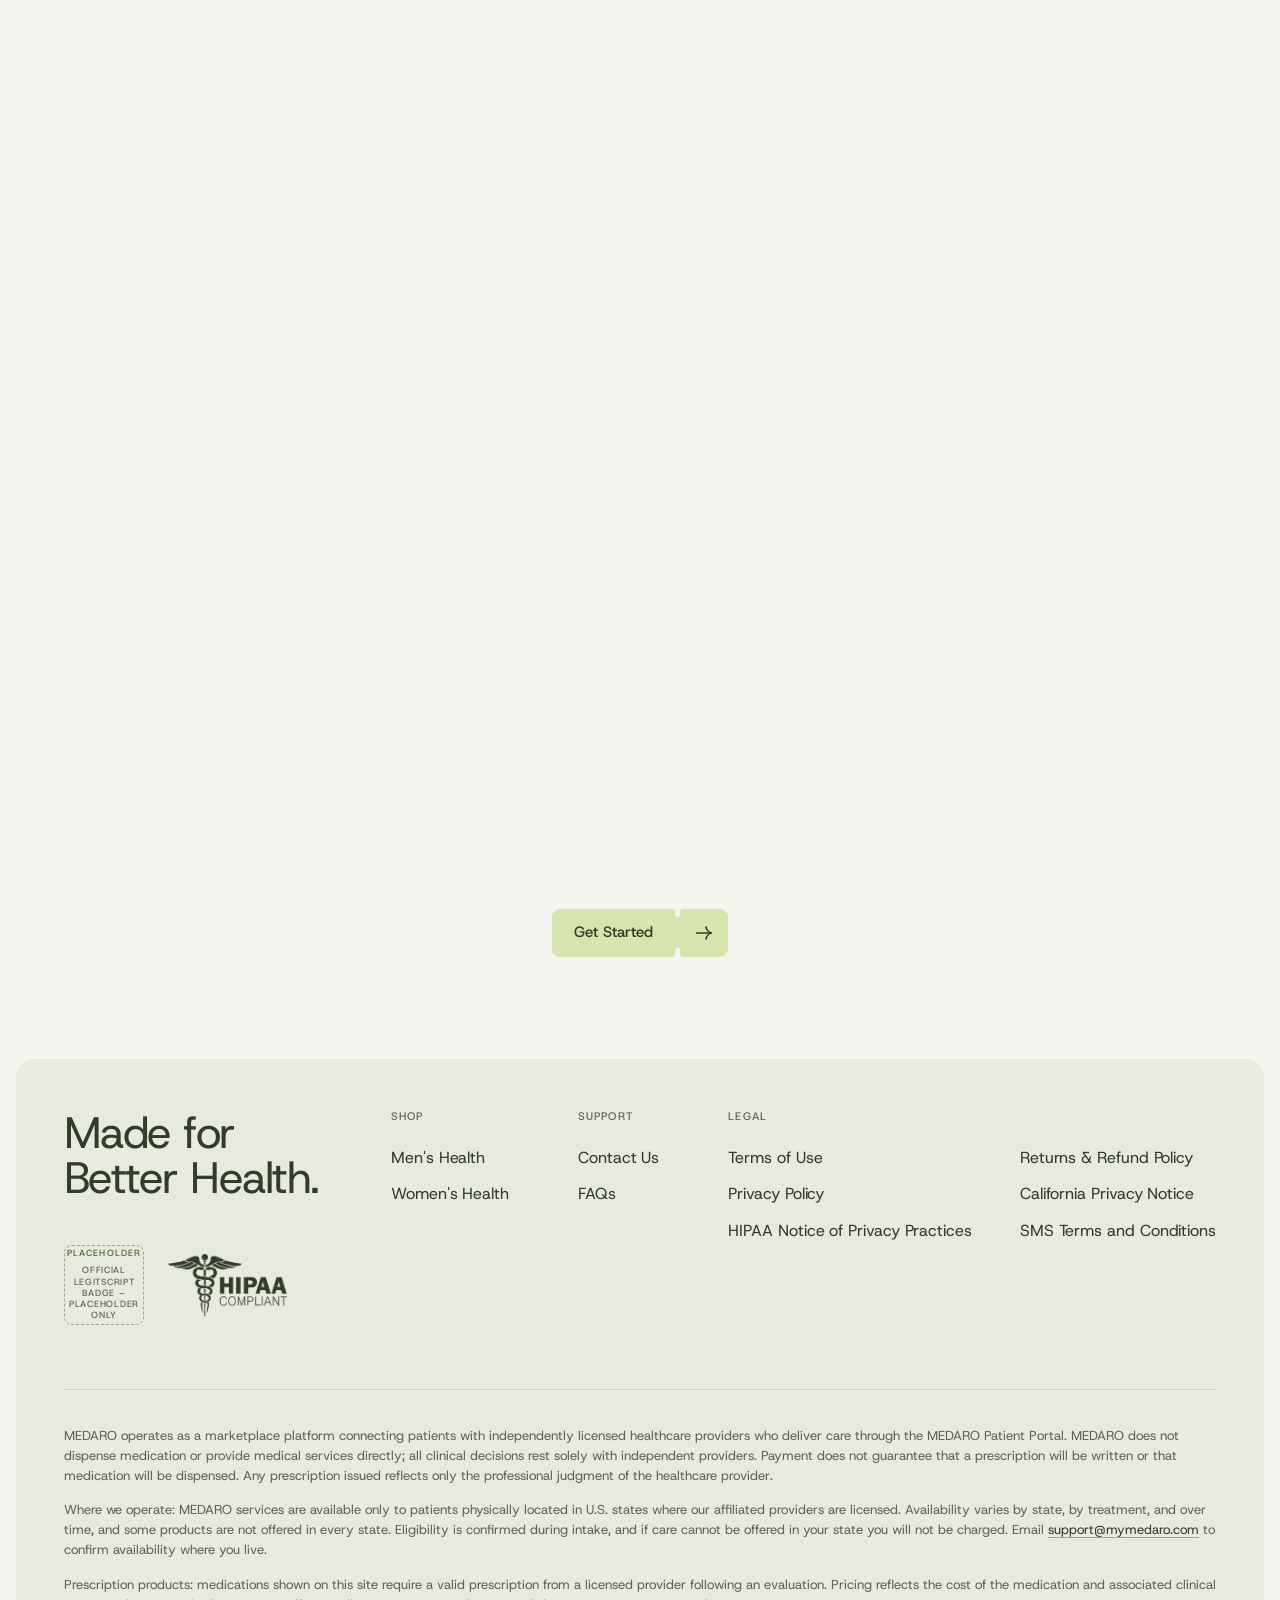
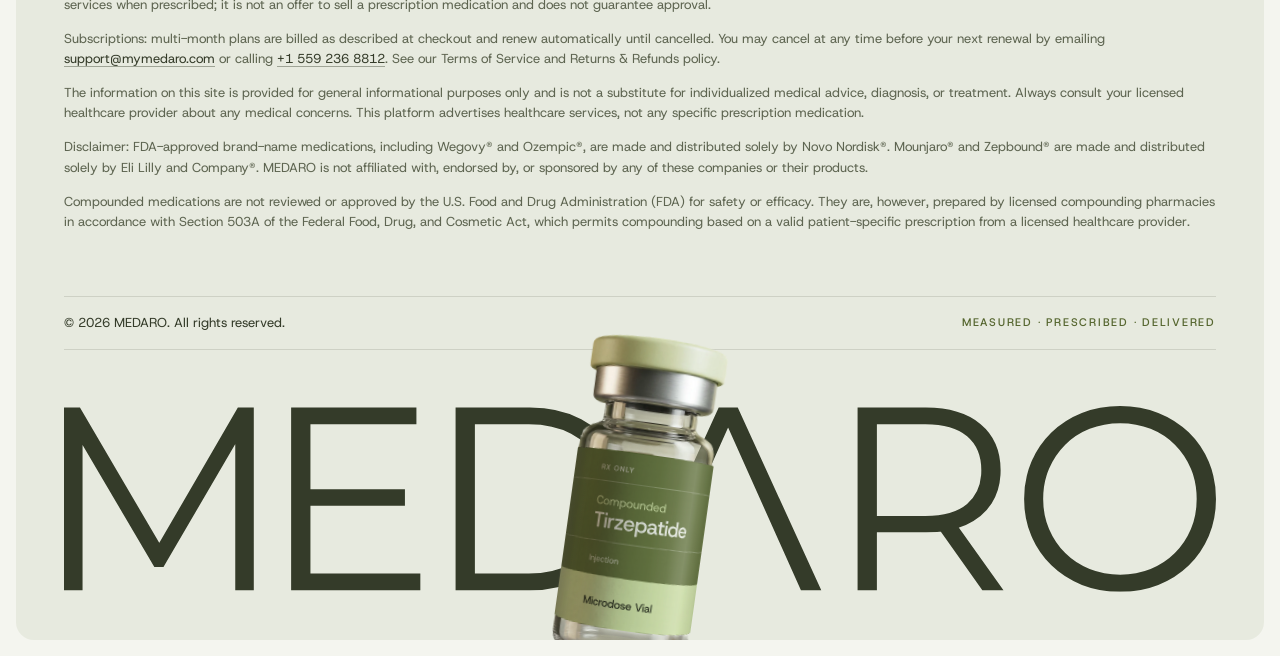
==== commit 5afed761: "Merge Home Weight Loss (mirror version, ready for main) into this branch Base: claude/optimistic-joh" ====
--- a/site/index.html
+++ b/site/index.html
@@ -320,10 +320,10 @@
   </section>
   <!-- SECTION:home/weight-loss END -->
 
-  <!-- SECTION:home/mens-health START · styles: components/care-tiles.css, sections/home/mens-health.css · scripts: main.js (scenes, drift) · assets: assets/images/standin-mh-*.webp, assets/images/supplements/tablet-round.webp, capsule.webp
+  <!-- SECTION:home/mens-health START · styles: components/care-tiles.css, sections/home/mens-health.css · scripts: main.js (scenes, drift) · assets: assets/images/mens/ (mh-stretch, mh-squat, mh-breath, mh-drink, mh-delivery .webp)
        After the user's "When we can help" reference (2026-11-19). The page turns blue while this section holds the middle of
-       the screen (data-scene). Copy: content/home.md → Men's Health, word for word. Photos are stand-ins cropped from the hero
-       photo; real ones are made after the design is approved (data-brief). Each row repeats its tiles so it covers any width;
+       the screen (data-scene). Copy: content/home.md → Men's Health, word for word. The photos are five AI photos in the section's blue
+       world (2026-11-23, like Women's Health's pink ones). Each row repeats its tiles so it covers any width;
        only the first set is read by screen readers. -->
   <section class="care care--mens" id="mens-health" aria-labelledby="mh-title" data-scene="mens">
     <div class="care__frame">
@@ -335,32 +335,32 @@
     <!-- The client's "Care that focuses on what matters" label is off the page (user, 2026-11-21) but still names the list for screen readers. -->
     <div class="care__rows" role="list" aria-label="Care that focuses on what matters">
       <div class="care__row" data-drift="-1">
-            <div class="care__tile care__tile--photo media-brief" data-brief="Man in his forties outdoors, relaxed and confident, soft daylight, olive and blue tones; real, not posed" aria-hidden="true"><img src="assets/images/standin-mh-man.webp" alt="" width="800" height="800" loading="lazy"></div>
+            <div class="care__tile care__tile--photo" aria-hidden="true"><img src="assets/images/mens/mh-stretch.webp" alt="" width="1000" height="1000" loading="lazy" data-brief="AI-generated (Magnific): man, mid-30s, standing quad stretch on a blue running track, cobalt sky"></div>
             <div class="care__tile care__tile--text" role="listitem">Sexual Health &amp; Confidence</div>
-            <div class="care__tile care__tile--product" aria-hidden="true"><img src="assets/images/supplements/tablet-round.webp" alt="" loading="lazy"></div>
+            <div class="care__tile care__tile--photo" aria-hidden="true"><img src="assets/images/mens/mh-squat.webp" alt="" width="1000" height="1000" loading="lazy" data-brief="AI-generated (Magnific): man, early 40s, deep squat holding a plain weight plate on a slate-blue court, hard sun"></div>
             <div class="care__tile care__tile--text" role="listitem">Hormonal Health</div>
-            <div class="care__tile care__tile--photo media-brief" data-brief="Couple at ease together outdoors, candid, warm light; no clinical setting" aria-hidden="true"><img src="assets/images/standin-mh-couple.webp" alt="" width="800" height="800" loading="lazy"></div>
+            <div class="care__tile care__tile--photo" aria-hidden="true"><img src="assets/images/mens/mh-breath.webp" alt="" width="1000" height="1000" loading="lazy" data-brief="AI-generated (Magnific, Nano Banana 2.1): man, late 40s, grey stubble, catching his breath after a run, chest-up crop against a cobalt sky, hard sun"></div>
             <div class="care__tile care__tile--text" role="listitem">Energy &amp; Vitality</div>
-            <div class="care__tile care__tile--photo media-brief" data-brief="Man in his forties outdoors, relaxed and confident, soft daylight, olive and blue tones; real, not posed" aria-hidden="true"><img src="assets/images/standin-mh-man.webp" alt="" width="800" height="800" loading="lazy"></div>
+            <div class="care__tile care__tile--photo" aria-hidden="true"><img src="assets/images/mens/mh-stretch.webp" alt="" width="1000" height="1000" loading="lazy" data-brief="AI-generated (Magnific): man, mid-30s, standing quad stretch on a blue running track, cobalt sky"></div>
             <div class="care__tile care__tile--text" aria-hidden="true">Sexual Health &amp; Confidence</div>
-            <div class="care__tile care__tile--product" aria-hidden="true"><img src="assets/images/supplements/tablet-round.webp" alt="" loading="lazy"></div>
+            <div class="care__tile care__tile--photo" aria-hidden="true"><img src="assets/images/mens/mh-squat.webp" alt="" width="1000" height="1000" loading="lazy" data-brief="AI-generated (Magnific): man, early 40s, deep squat holding a plain weight plate on a slate-blue court, hard sun"></div>
             <div class="care__tile care__tile--text" aria-hidden="true">Hormonal Health</div>
-            <div class="care__tile care__tile--photo media-brief" data-brief="Couple at ease together outdoors, candid, warm light; no clinical setting" aria-hidden="true"><img src="assets/images/standin-mh-couple.webp" alt="" width="800" height="800" loading="lazy"></div>
+            <div class="care__tile care__tile--photo" aria-hidden="true"><img src="assets/images/mens/mh-breath.webp" alt="" width="1000" height="1000" loading="lazy" data-brief="AI-generated (Magnific, Nano Banana 2.1): man, late 40s, grey stubble, catching his breath after a run, chest-up crop against a cobalt sky, hard sun"></div>
             <div class="care__tile care__tile--text" aria-hidden="true">Energy &amp; Vitality</div>
       </div>
       <div class="care__row" data-drift="1" data-phase="0.5">
             <div class="care__tile care__tile--text" role="listitem">Performance &amp; Well-Being</div>
-            <div class="care__tile care__tile--photo media-brief" data-brief="Close crop of a man running or training, motion, morning light" aria-hidden="true"><img src="assets/images/standin-mh-stride.webp" alt="" width="800" height="800" loading="lazy"></div>
+            <div class="care__tile care__tile--photo" aria-hidden="true"><img src="assets/images/mens/mh-drink.webp" alt="" width="1000" height="1000" loading="lazy" data-brief="AI-generated (Magnific): man drinking from a plain frosted bottle, low angle against a steel-blue sky"></div>
             <div class="care__tile care__tile--text" role="listitem">Fast, Discreet Delivery</div>
-            <div class="care__tile care__tile--product" aria-hidden="true"><img src="assets/images/supplements/capsule.webp" alt="" loading="lazy"></div>
+            <div class="care__tile care__tile--photo" aria-hidden="true"><img src="assets/images/mens/mh-delivery.webp" alt="" width="1000" height="1000" loading="lazy" data-brief="AI-generated (Magnific, Nano Banana 2.1): a hand picking up a plain unmarked navy box from a concrete doorstep by a slate-blue door, hard morning sun"></div>
             <div class="care__tile care__tile--text" aria-hidden="true">Performance &amp; Well-Being</div>
-            <div class="care__tile care__tile--photo media-brief" data-brief="Close crop of a man running or training, motion, morning light" aria-hidden="true"><img src="assets/images/standin-mh-stride.webp" alt="" width="800" height="800" loading="lazy"></div>
+            <div class="care__tile care__tile--photo" aria-hidden="true"><img src="assets/images/mens/mh-drink.webp" alt="" width="1000" height="1000" loading="lazy" data-brief="AI-generated (Magnific): man drinking from a plain frosted bottle, low angle against a steel-blue sky"></div>
             <div class="care__tile care__tile--text" aria-hidden="true">Fast, Discreet Delivery</div>
-            <div class="care__tile care__tile--product" aria-hidden="true"><img src="assets/images/supplements/capsule.webp" alt="" loading="lazy"></div>
+            <div class="care__tile care__tile--photo" aria-hidden="true"><img src="assets/images/mens/mh-delivery.webp" alt="" width="1000" height="1000" loading="lazy" data-brief="AI-generated (Magnific, Nano Banana 2.1): a hand picking up a plain unmarked navy box from a concrete doorstep by a slate-blue door, hard morning sun"></div>
             <div class="care__tile care__tile--text" aria-hidden="true">Performance &amp; Well-Being</div>
-            <div class="care__tile care__tile--photo media-brief" data-brief="Close crop of a man running or training, motion, morning light" aria-hidden="true"><img src="assets/images/standin-mh-stride.webp" alt="" width="800" height="800" loading="lazy"></div>
+            <div class="care__tile care__tile--photo" aria-hidden="true"><img src="assets/images/mens/mh-drink.webp" alt="" width="1000" height="1000" loading="lazy" data-brief="AI-generated (Magnific): man drinking from a plain frosted bottle, low angle against a steel-blue sky"></div>
             <div class="care__tile care__tile--text" aria-hidden="true">Fast, Discreet Delivery</div>
-            <div class="care__tile care__tile--product" aria-hidden="true"><img src="assets/images/supplements/capsule.webp" alt="" loading="lazy"></div>
+            <div class="care__tile care__tile--photo" aria-hidden="true"><img src="assets/images/mens/mh-delivery.webp" alt="" width="1000" height="1000" loading="lazy" data-brief="AI-generated (Magnific, Nano Banana 2.1): a hand picking up a plain unmarked navy box from a concrete doorstep by a slate-blue door, hard morning sun"></div>
       </div>
     </div>
 
@@ -401,17 +401,17 @@
       </div>
       <div class="care__row" data-drift="1" data-phase="0.5">
             <div class="care__tile care__tile--text" role="listitem">Menopause &amp; Midlife Wellness</div>
-            <div class="care__tile care__tile--photo" aria-hidden="true"><img src="assets/images/womens/wh-midlife.webp" alt="" width="1000" height="1000" loading="lazy" data-brief="AI-generated (Magnific): woman, mid-50s, silver-streaked hair, glass of water, sunlit blush kitchen"></div>
+            <div class="care__tile care__tile--photo" aria-hidden="true"><img src="assets/images/womens/wh-midlife.webp" alt="" width="1000" height="1000" loading="lazy" data-brief="AI-generated (Magnific, Nano Banana 2.1): woman, mid-50s, silver-streaked hair, laughing and looking off, head-and-shoulders against a dusty-rose plaster wall, warm sun"></div>
             <div class="care__tile care__tile--text" role="listitem">Fast, Discreet Delivery</div>
-            <div class="care__tile care__tile--photo" aria-hidden="true"><img src="assets/images/womens/wh-delivery.webp" alt="" width="1000" height="1000" loading="lazy" data-brief="AI-generated (Magnific): hands holding a plain unbranded blush box at a rose front door"></div>
+            <div class="care__tile care__tile--photo" aria-hidden="true"><img src="assets/images/womens/wh-delivery.webp" alt="" width="1000" height="1000" loading="lazy" data-brief="AI-generated (Magnific, Nano Banana 2.1): a hand with a gold ring reaching for a plain unmarked blush box on a terracotta doorstep, leaf shadows on a rose wall"></div>
             <div class="care__tile care__tile--text" aria-hidden="true">Menopause &amp; Midlife Wellness</div>
-            <div class="care__tile care__tile--photo" aria-hidden="true"><img src="assets/images/womens/wh-midlife.webp" alt="" width="1000" height="1000" loading="lazy" data-brief="AI-generated (Magnific): woman, mid-50s, silver-streaked hair, glass of water, sunlit blush kitchen"></div>
+            <div class="care__tile care__tile--photo" aria-hidden="true"><img src="assets/images/womens/wh-midlife.webp" alt="" width="1000" height="1000" loading="lazy" data-brief="AI-generated (Magnific, Nano Banana 2.1): woman, mid-50s, silver-streaked hair, laughing and looking off, head-and-shoulders against a dusty-rose plaster wall, warm sun"></div>
             <div class="care__tile care__tile--text" aria-hidden="true">Fast, Discreet Delivery</div>
-            <div class="care__tile care__tile--photo" aria-hidden="true"><img src="assets/images/womens/wh-delivery.webp" alt="" width="1000" height="1000" loading="lazy" data-brief="AI-generated (Magnific): hands holding a plain unbranded blush box at a rose front door"></div>
+            <div class="care__tile care__tile--photo" aria-hidden="true"><img src="assets/images/womens/wh-delivery.webp" alt="" width="1000" height="1000" loading="lazy" data-brief="AI-generated (Magnific, Nano Banana 2.1): a hand with a gold ring reaching for a plain unmarked blush box on a terracotta doorstep, leaf shadows on a rose wall"></div>
             <div class="care__tile care__tile--text" aria-hidden="true">Menopause &amp; Midlife Wellness</div>
-            <div class="care__tile care__tile--photo" aria-hidden="true"><img src="assets/images/womens/wh-midlife.webp" alt="" width="1000" height="1000" loading="lazy" data-brief="AI-generated (Magnific): woman, mid-50s, silver-streaked hair, glass of water, sunlit blush kitchen"></div>
+            <div class="care__tile care__tile--photo" aria-hidden="true"><img src="assets/images/womens/wh-midlife.webp" alt="" width="1000" height="1000" loading="lazy" data-brief="AI-generated (Magnific, Nano Banana 2.1): woman, mid-50s, silver-streaked hair, laughing and looking off, head-and-shoulders against a dusty-rose plaster wall, warm sun"></div>
             <div class="care__tile care__tile--text" aria-hidden="true">Fast, Discreet Delivery</div>
-            <div class="care__tile care__tile--photo" aria-hidden="true"><img src="assets/images/womens/wh-delivery.webp" alt="" width="1000" height="1000" loading="lazy" data-brief="AI-generated (Magnific): hands holding a plain unbranded blush box at a rose front door"></div>
+            <div class="care__tile care__tile--photo" aria-hidden="true"><img src="assets/images/womens/wh-delivery.webp" alt="" width="1000" height="1000" loading="lazy" data-brief="AI-generated (Magnific, Nano Banana 2.1): a hand with a gold ring reaching for a plain unmarked blush box on a terracotta doorstep, leaf shadows on a rose wall"></div>
       </div>
     </div>
 
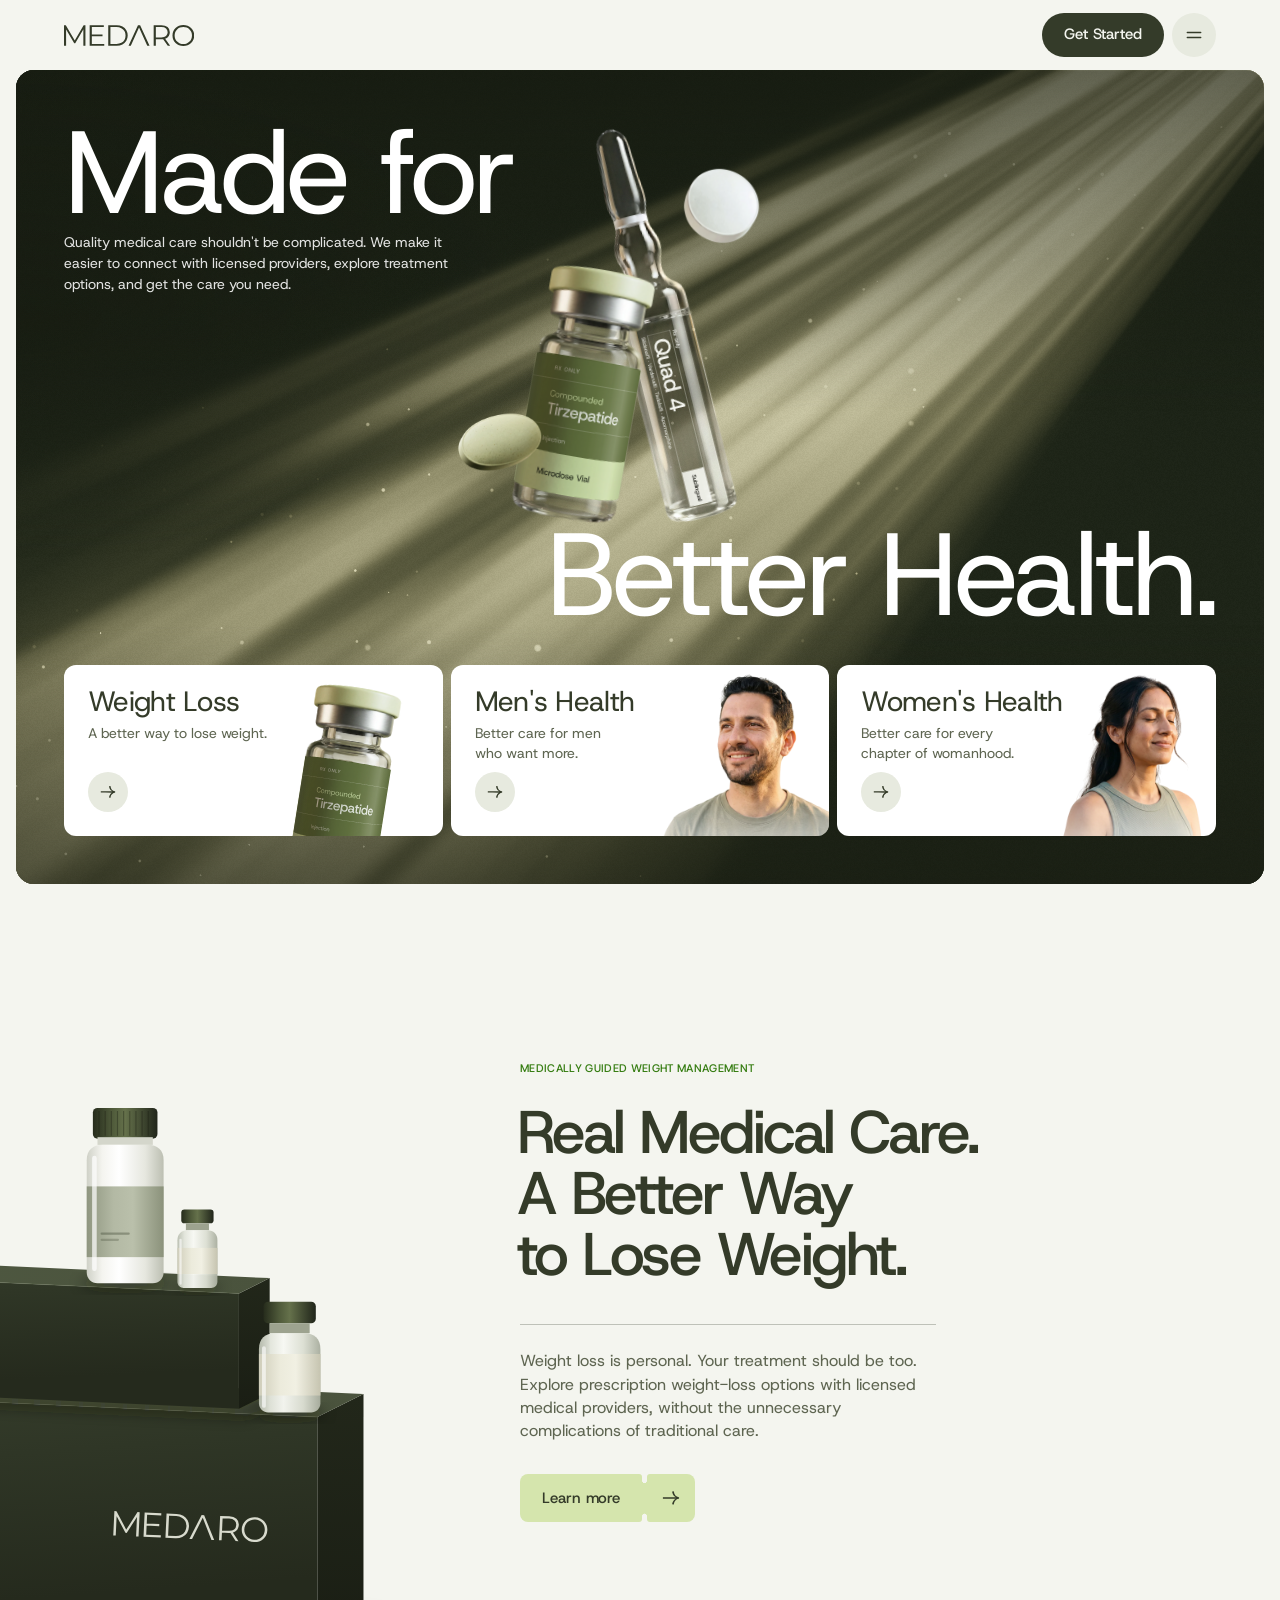
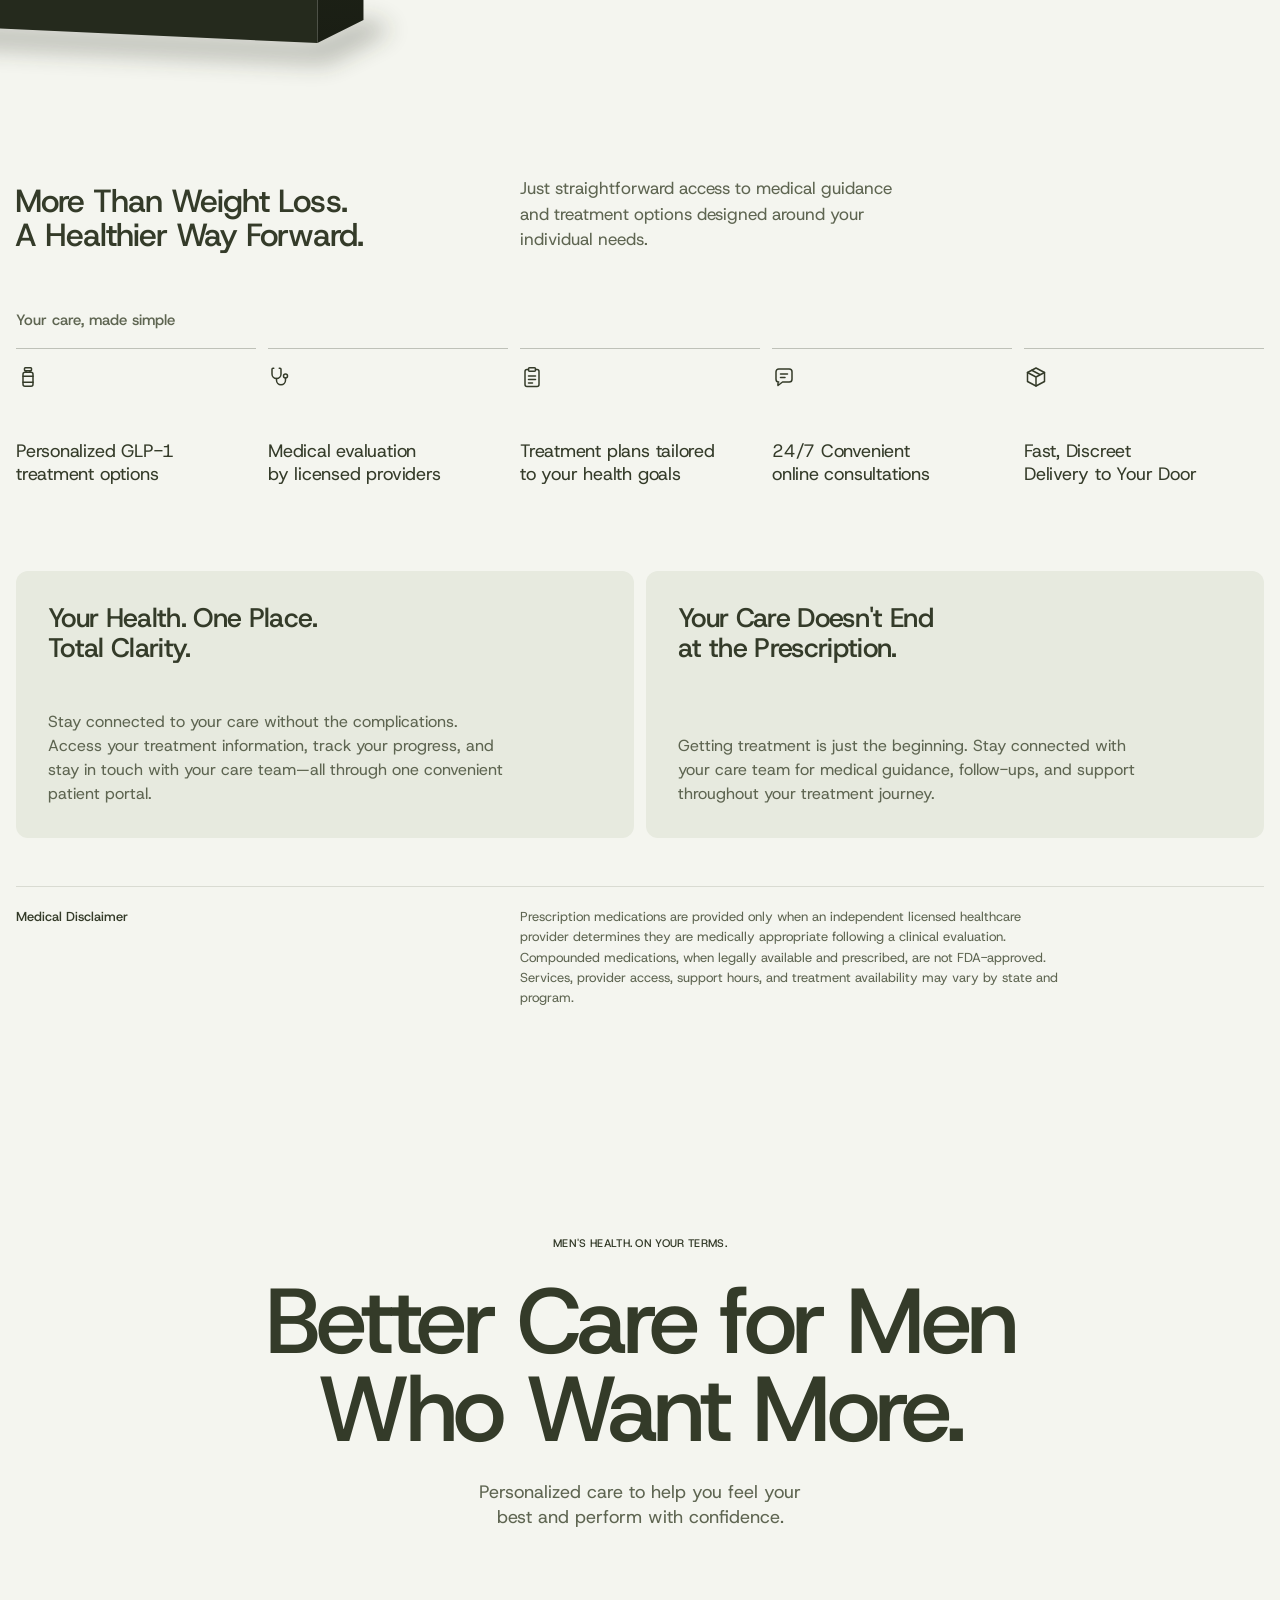
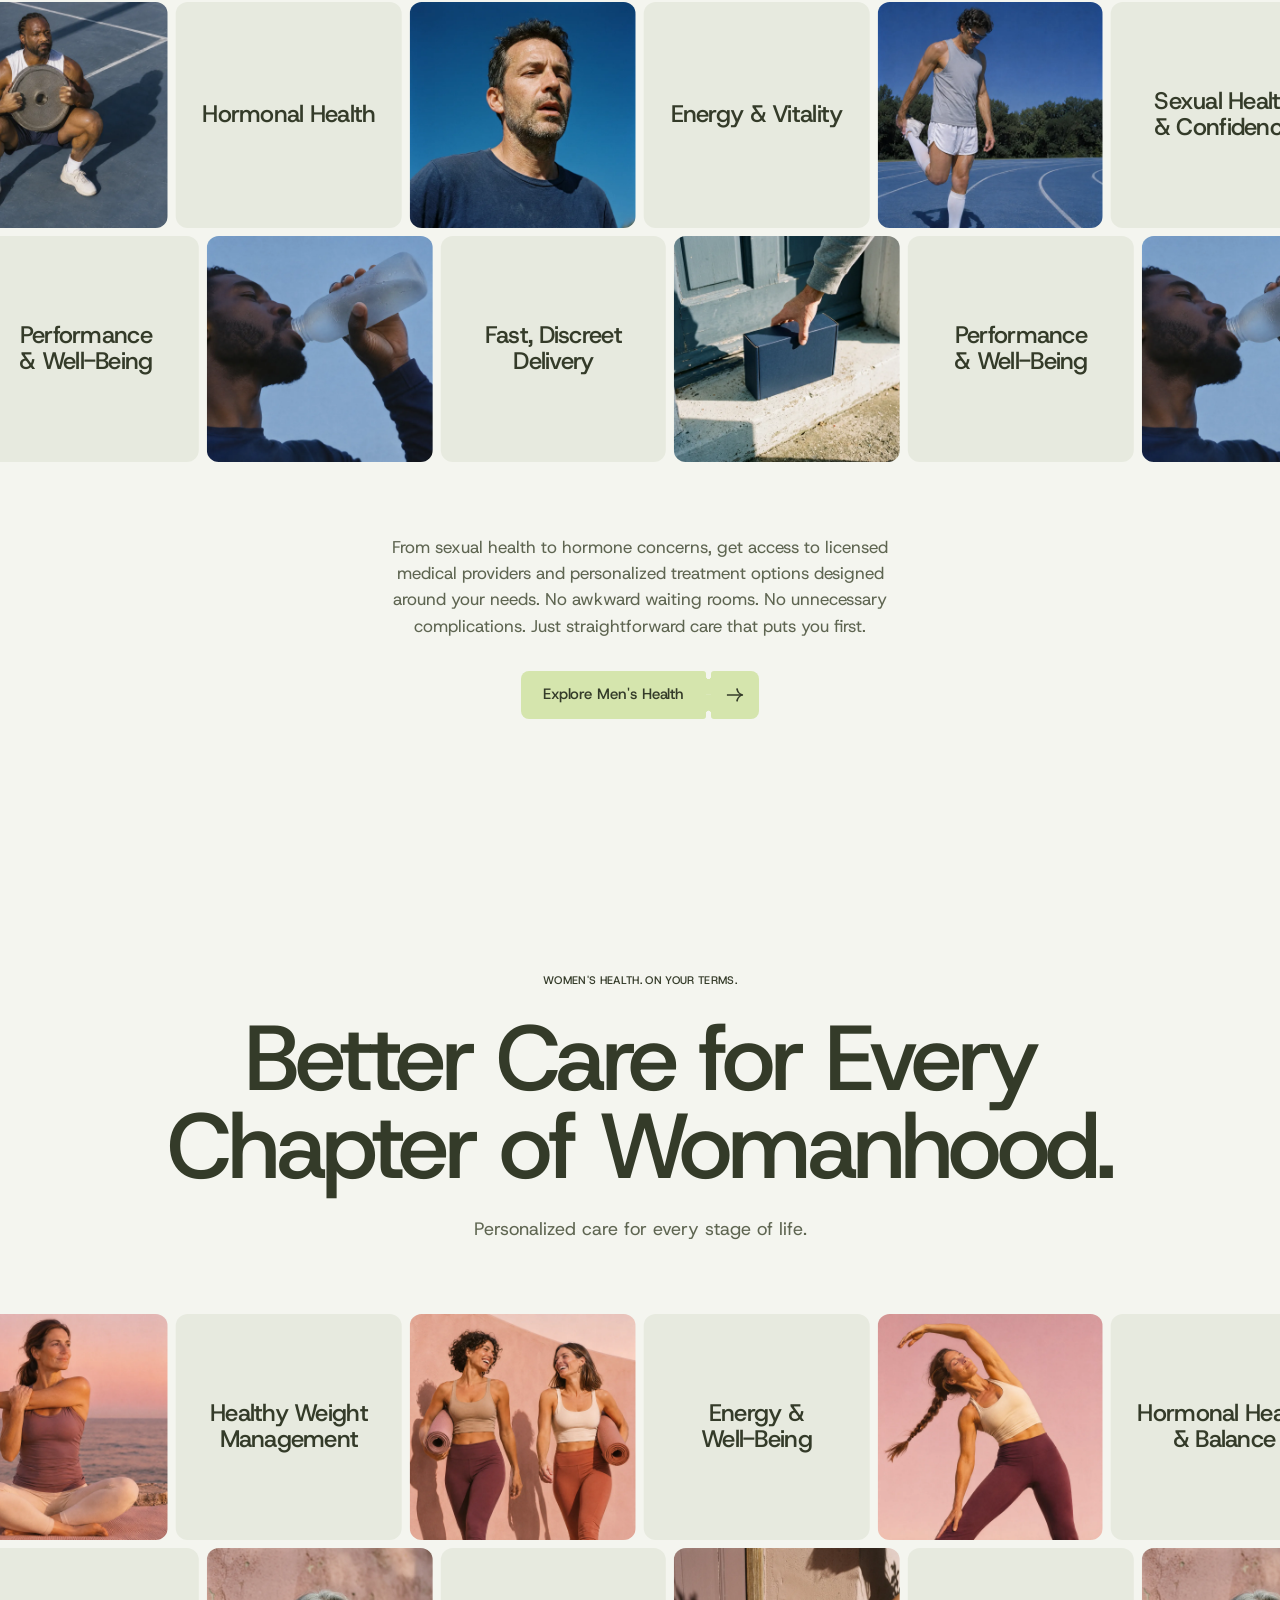
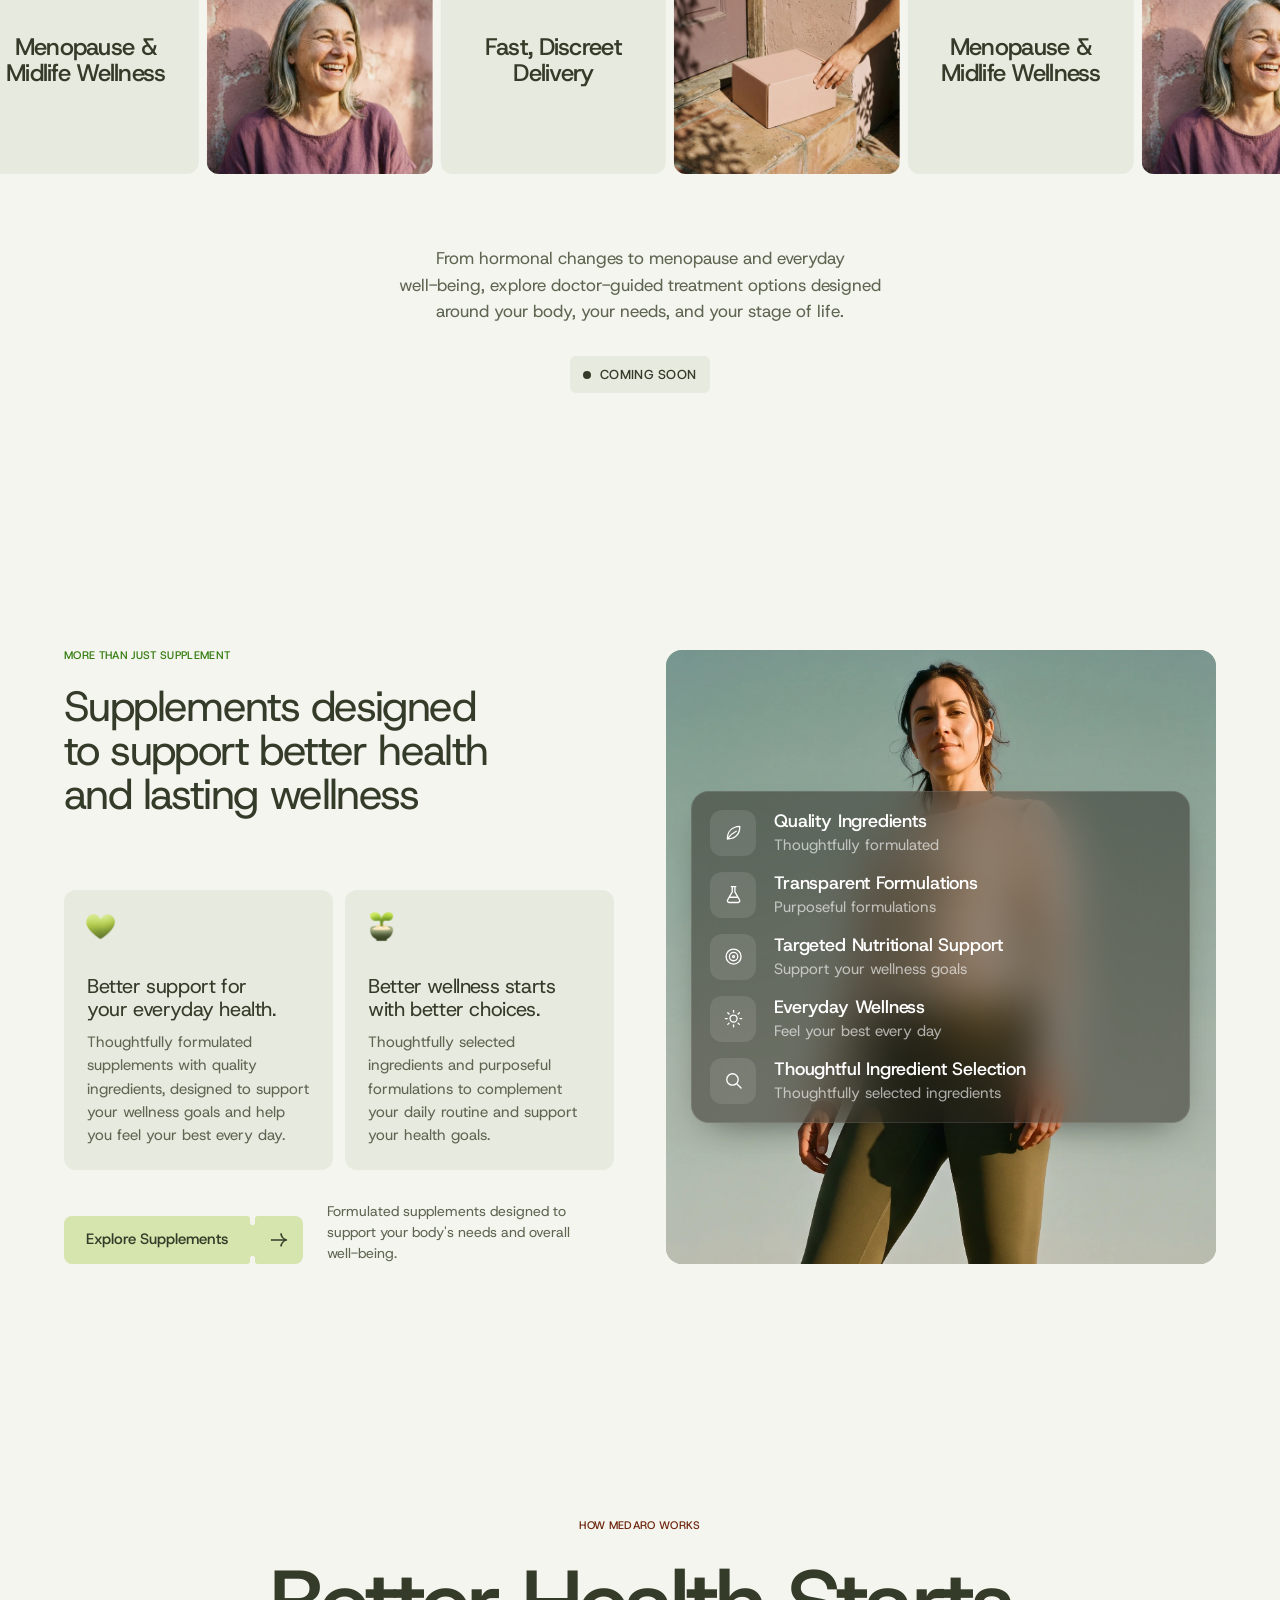
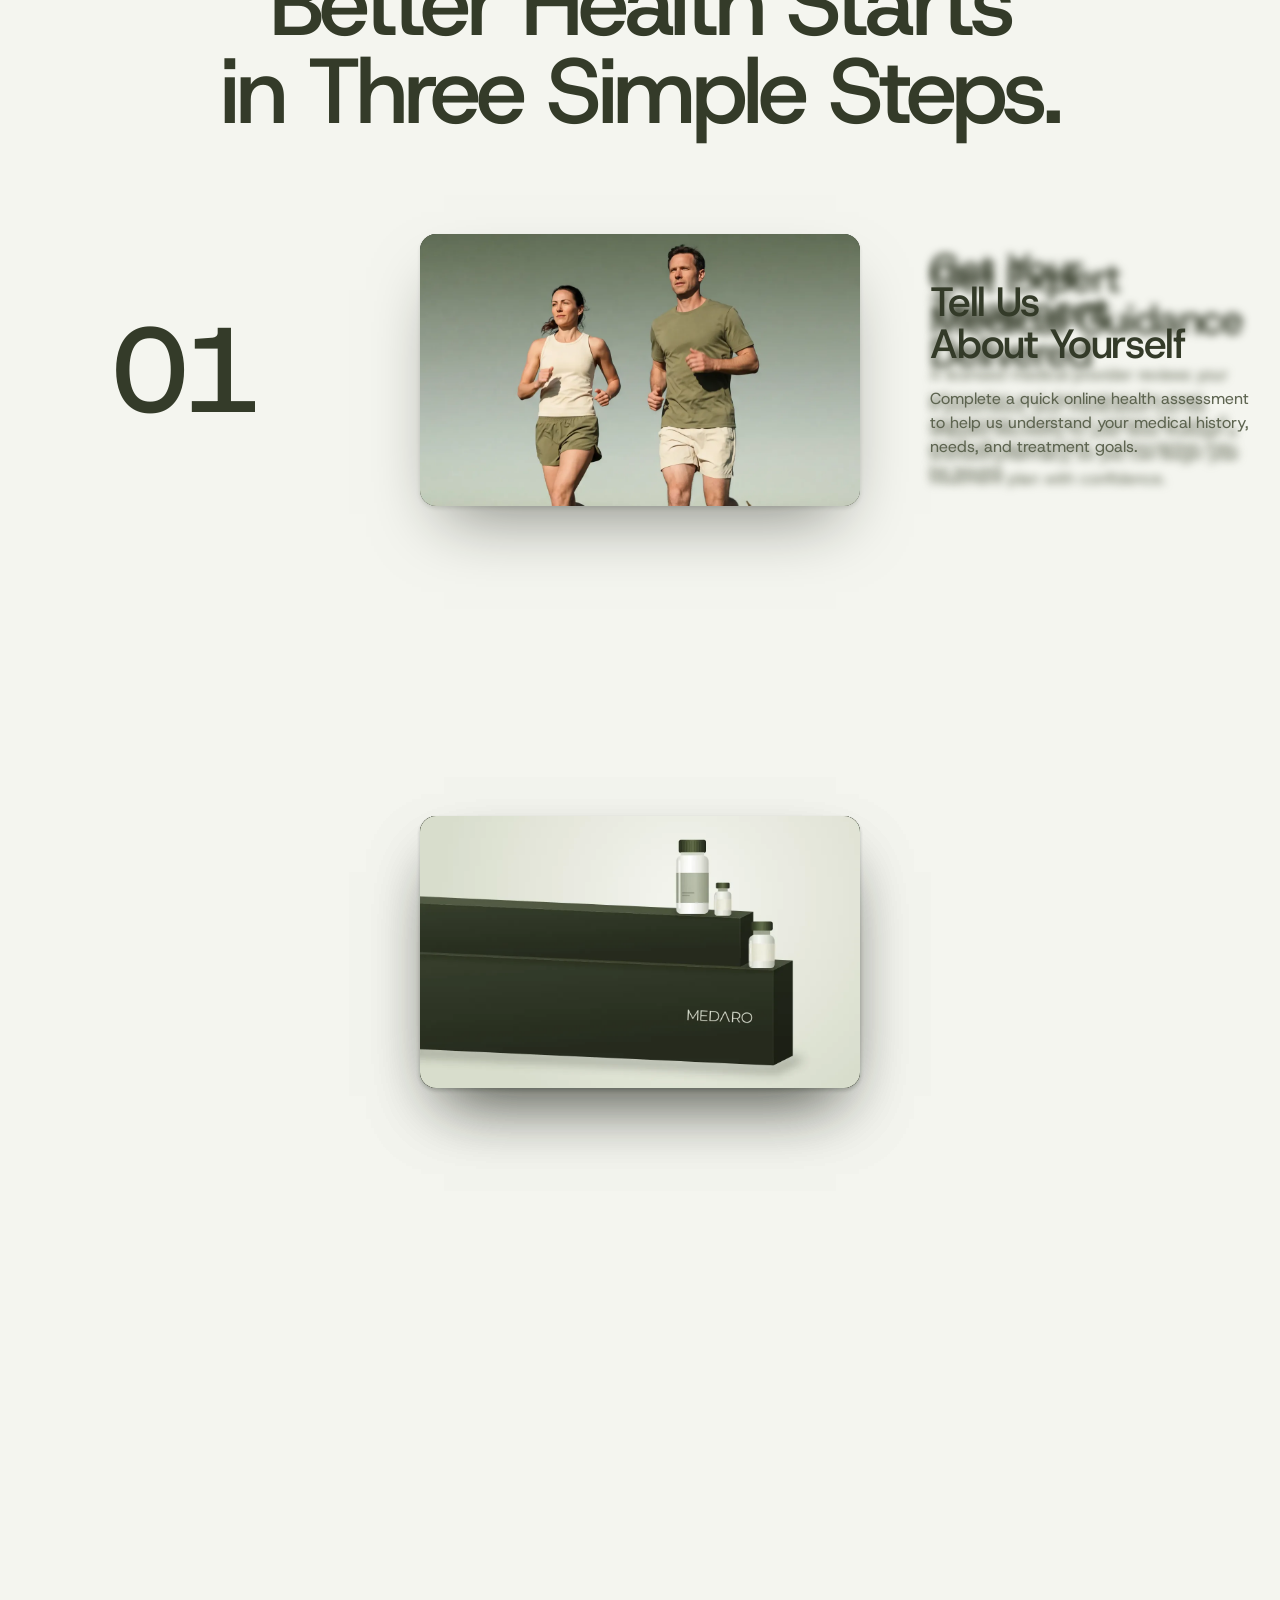
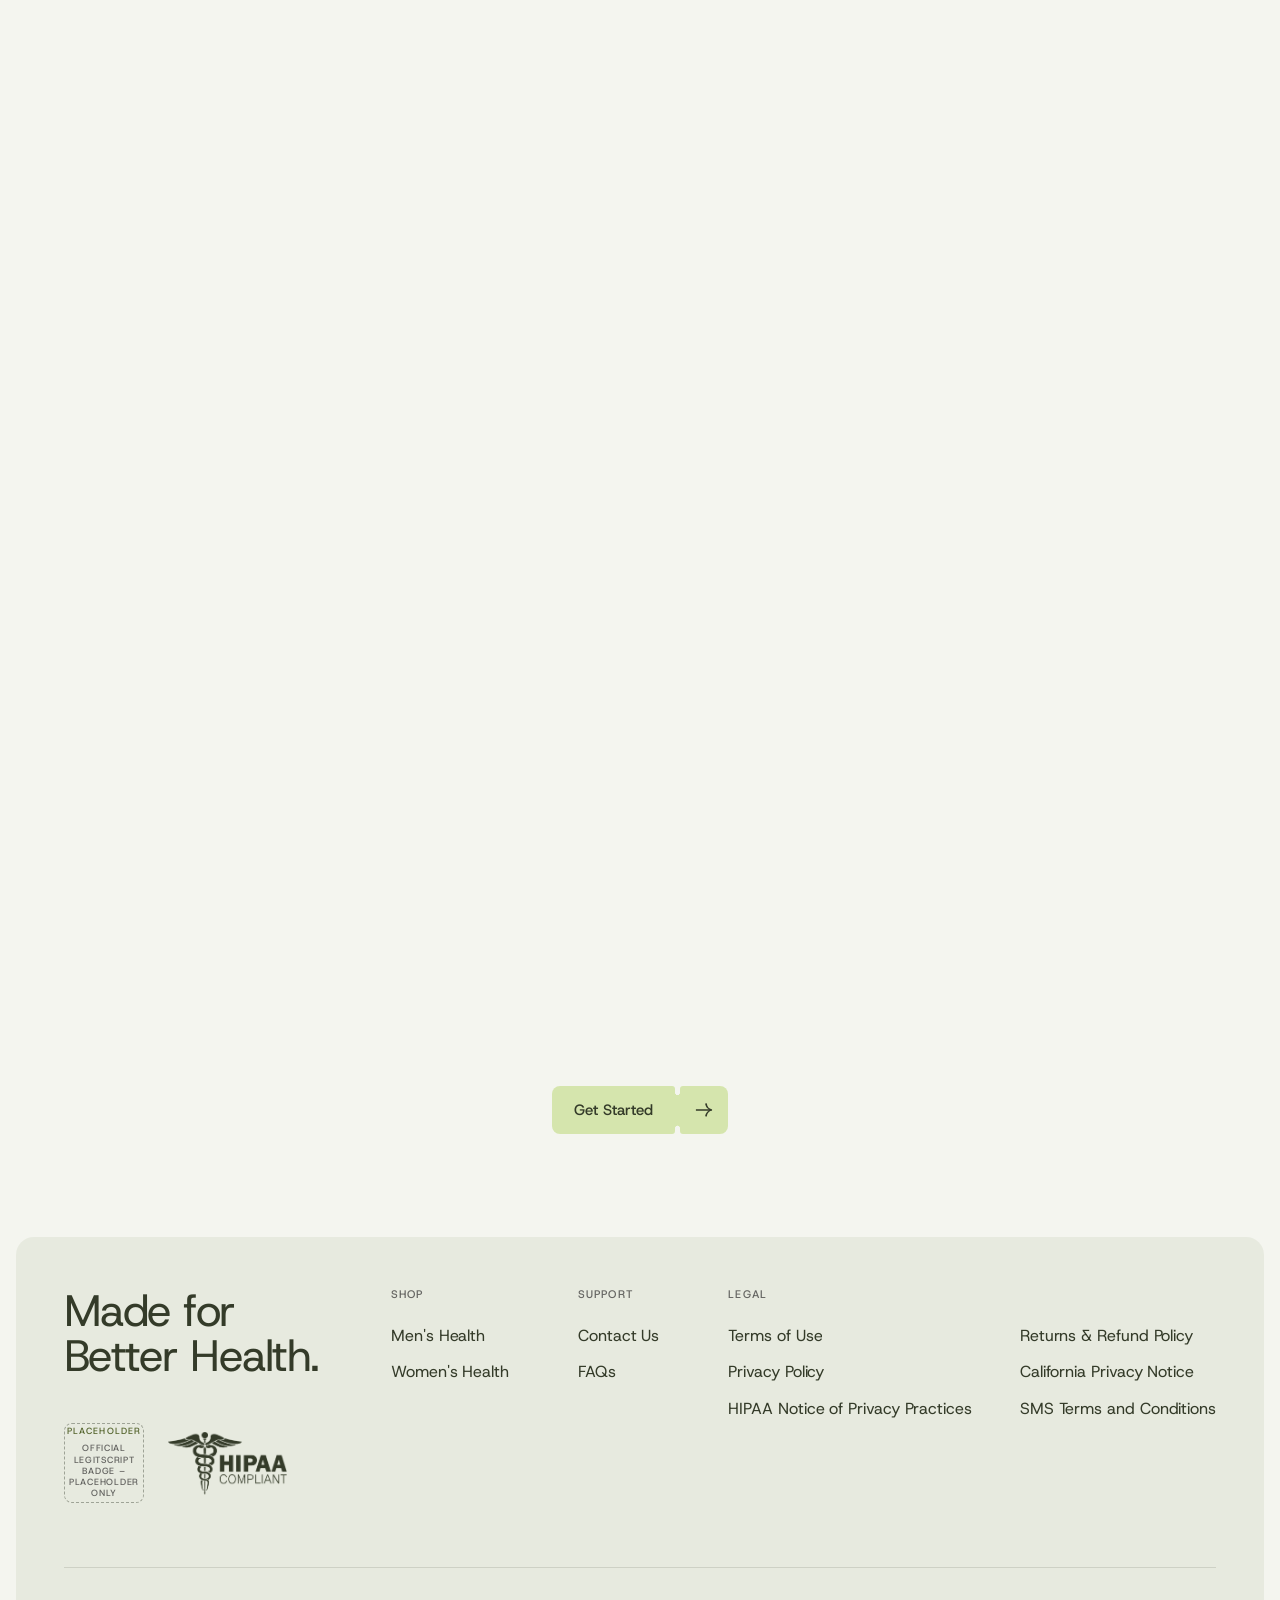
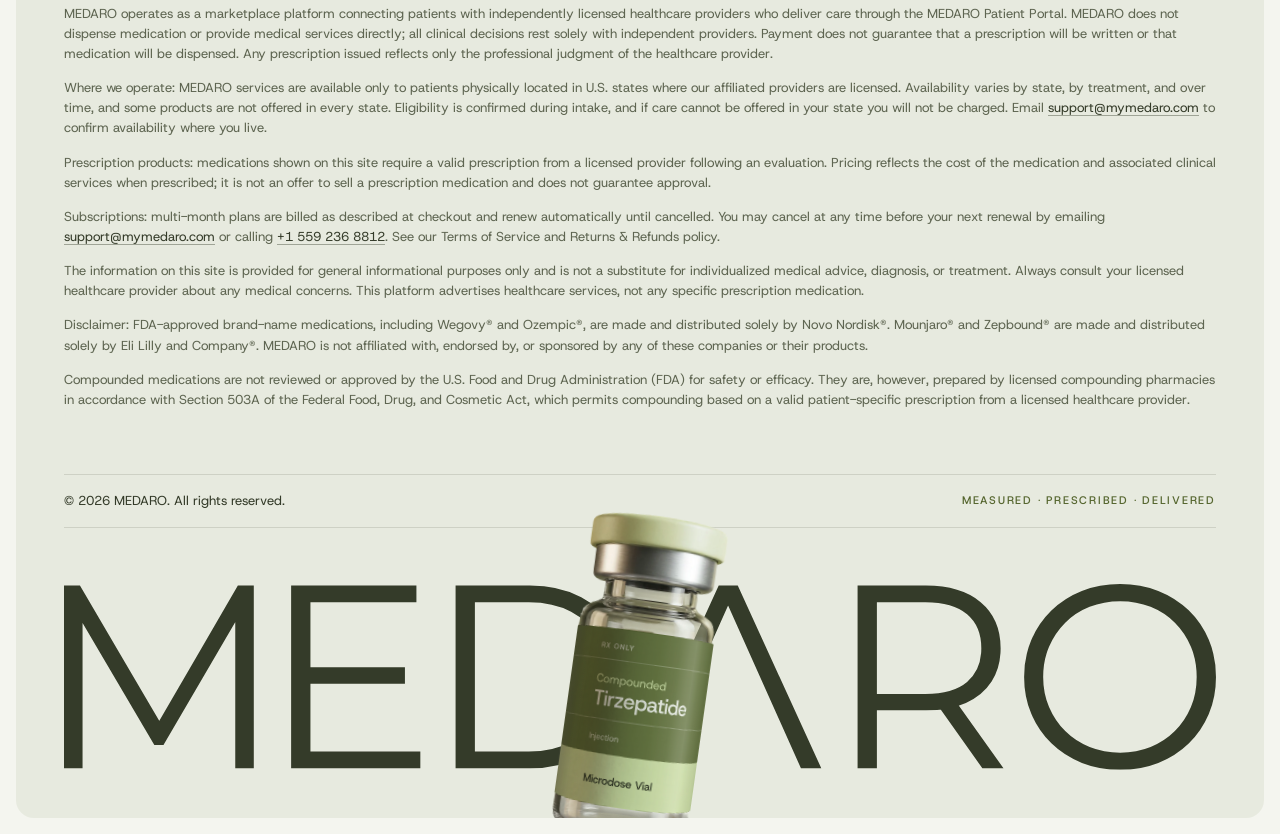
==== commit 5fe1e6a5: "Merge remote-tracking branch 'origin/claude/optimistic-johnson-dxo64b' into claude/modest-wozniak-kg" ====
--- a/site/index.html
+++ b/site/index.html
@@ -224,23 +224,16 @@
     </section>
     <!-- SECTION:home/hero END -->
 
-  <!-- SECTION:home/weight-loss START · styles: sections/home/weight-loss.css · assets: assets/images/weight-loss/mirror.webp, assets/icons/wl-vial.webp, wl-stethoscope.webp, wl-plan.webp, wl-chat.webp, wl-box.webp, assets/images/weight-loss/card-portal.webp, card-checkin.webp, app-sprout.webp, app-bubble.webp, assets/images/products/ (stage-plate.webp, vial-tirzepatide.webp, print-vial-multidose.svg, sheen-vial.svg) · icons: sprite #wordmark, #i-arrow-right
+  <!-- SECTION:home/weight-loss START · styles: sections/home/weight-loss.css · assets: assets/images/standin-weight-loss.svg · icons: sprite #i-vial #i-stethoscope #i-plan #i-chat #i-box, #i-arrow-right
        Layout after the user's Good Life reference (video, 2026-11-19). Copy: content/home.md → Weight Loss, word for word. -->
   <section class="wl" id="weight-loss" aria-labelledby="wl-title">
     <div class="wl__frame">
 
       <div class="wl__intro wl__grid">
-        <!-- The partition's surface behind the figure and the copy (after Good Life's hero, user 2026-11-23): styles only. -->
-        <div class="wl__backdrop" aria-hidden="true"></div>
-        <!-- The mirror cut-out on its platform (user, 2026-11-21 → 11-23): a heavyset man and his slim reflection in a tall
-             frosted mirror, staged like their mirror reference, the glass finished after their Neka reference, standing on a
-             plain stone platform like Good Life's boxes (Magnific, cut out; DESIGN.md). A before/after image by the user's
-             choice: the client signs it off (DESIGN.md → Copy flags). -->
-        <figure class="wl__stage">
-          <img class="wl__photo" src="assets/images/weight-loss/mirror.webp" alt="" width="3240" height="2026">
+        <!-- Stand-in: the real photo is made after the design is approved (see data-brief). -->
+        <figure class="wl__stage media-brief" data-brief="Wide studio photo: MEDARO weight-loss set (two plain dark-olive boxes with the wordmark, frosted vial with olive cap and cream label, tablet bottle) on the left, running off the edge, soft light from the upper left on a paper backdrop; no drug names, doses or pens">
+          <img src="assets/images/standin-weight-loss.svg" alt="" width="640" height="900">
         </figure>
-        <!-- The partition's floor, in front of the platform (styles only). -->
-        <div class="wl__floor" aria-hidden="true"></div>
         <div class="wl__copy">
           <p class="wl__eyebrow chip"><span>Medically guided weight management</span></p>
           <h2 class="wl__title" id="wl-title">Real Medical Care.<br>A Better Way<br>to Lose Weight.</h2>
@@ -257,62 +250,31 @@
       </div>
 
       <div class="wl__care">
-        <ul class="wl__cols wl__grid" aria-label="Your care, made simple">
-          <li><img class="wl__icon" src="assets/icons/wl-vial.webp" alt="" width="512" height="512"><span class="wl__point">Personalized <span class="wl__nowrap">GLP-1</span> treatment options</span></li>
-          <li><img class="wl__icon" src="assets/icons/wl-stethoscope.webp" alt="" width="512" height="512"><span class="wl__point">Medical evaluation by licensed providers</span></li>
-          <li><img class="wl__icon" src="assets/icons/wl-plan.webp" alt="" width="512" height="512"><span class="wl__point">Treatment plans tailored to your health goals</span></li>
-          <li><img class="wl__icon" src="assets/icons/wl-chat.webp" alt="" width="512" height="512"><span class="wl__point">24/7 Convenient online consultations</span></li>
-          <li><img class="wl__icon" src="assets/icons/wl-box.webp" alt="" width="512" height="512"><span class="wl__point">Fast, Discreet Delivery to Your Door</span></li>
+        <p class="wl__label" id="wl-care">Your care, made simple</p>
+        <ul class="wl__cols wl__grid" aria-labelledby="wl-care">
+          <li><svg class="wl__icon" aria-hidden="true"><use href="#i-vial"/></svg><span class="wl__point">Personalized <span class="wl__nowrap">GLP-1</span> treatment options</span></li>
+          <li><svg class="wl__icon" aria-hidden="true"><use href="#i-stethoscope"/></svg><span class="wl__point">Medical evaluation by licensed providers</span></li>
+          <li><svg class="wl__icon" aria-hidden="true"><use href="#i-plan"/></svg><span class="wl__point">Treatment plans tailored to your health goals</span></li>
+          <li><svg class="wl__icon" aria-hidden="true"><use href="#i-chat"/></svg><span class="wl__point">24/7 Convenient online consultations</span></li>
+          <li><svg class="wl__icon" aria-hidden="true"><use href="#i-box"/></svg><span class="wl__point">Fast, Discreet Delivery to Your Door</span></li>
         </ul>
       </div>
 
-      <!-- Not in the reference: our proposal for the two follow-on blocks. Images (user, 2026-11-23): a hand holding the phone
-           with the Home hero in miniature on its screen (code); a video check-in at home. -->
+      <!-- Not in the reference: our proposal for the two follow-on blocks. -->
       <div class="wl__cards">
         <article class="wl__card">
           <h3>Your Health. One Place.<br>Total Clarity.</h3>
           <p>Stay connected to your care without the complications. Access your treatment information, track your progress, and stay in touch with your care team—all through one convenient patient portal.</p>
-          <div class="wl__card-media wl__card-media--hand" aria-hidden="true">
-            <img src="assets/images/weight-loss/card-portal.webp" alt="" width="1010" height="1175" loading="lazy">
-            <!-- The phone's screen, built in code (not baked into the image): the hero's stage light, the wordmark centred,
-                 the tagline, and three cards in the hero cards' style with their own content and images. -->
-            <div class="wl__screen">
-              <img class="wl__app-plate" src="assets/images/products/stage-plate.webp" alt="" width="3840" height="2143" loading="lazy">
-              <svg class="wl__app-logo"><use href="#wordmark"/></svg>
-              <p class="wl__app-tag">Made for<br>Better Health.</p>
-              <!-- The portal's three parts, in the hero cards' style but their own: names and lines from this card's copy
-                   ("Access your treatment information, track your progress, and stay in touch with your care team"). -->
-              <ul class="wl__app-cards">
-                <li class="wl__app-card wl__app-card--treatment">
-                  <span class="wl__app-text"><span class="wl__app-name">Treatment</span><span class="wl__app-line">Access your treatment information</span></span>
-                  <span class="wl__app-go"><svg><use href="#i-arrow-right"/></svg></span>
-                  <span class="pack pack--vial wl__app-obj"><img src="assets/images/products/vial-tirzepatide.webp" alt="" width="466" height="1100" loading="lazy"><img class="product__print" src="assets/images/products/print-vial-multidose.svg" alt="" width="466" height="1100" loading="lazy"><img class="product__sheen" src="assets/images/products/sheen-vial.svg" alt="" width="466" height="1100" loading="lazy"></span>
-                </li>
-                <li class="wl__app-card wl__app-card--progress">
-                  <span class="wl__app-text"><span class="wl__app-name">Progress</span><span class="wl__app-line">Track your progress</span></span>
-                  <span class="wl__app-go"><svg><use href="#i-arrow-right"/></svg></span>
-                  <img class="wl__app-obj" src="assets/images/weight-loss/app-sprout.webp" alt="" width="708" height="900" loading="lazy">
-                </li>
-                <li class="wl__app-card wl__app-card--team">
-                  <span class="wl__app-text"><span class="wl__app-name">Care team</span><span class="wl__app-line">Stay in touch with your care team</span></span>
-                  <span class="wl__app-go"><svg><use href="#i-arrow-right"/></svg></span>
-                  <img class="wl__app-obj" src="assets/images/weight-loss/app-bubble.webp" alt="" width="865" height="900" loading="lazy">
-                </li>
-              </ul>
-            </div>
-          </div>
         </article>
         <article class="wl__card">
           <h3>Your Care Doesn't End<br>at the Prescription.</h3>
           <p>Getting treatment is just the beginning. Stay connected with your care team for medical guidance, follow-ups, and support throughout your treatment journey.</p>
-          <div class="wl__card-media" aria-hidden="true">
-            <img src="assets/images/weight-loss/card-checkin.webp" alt="" width="1400" height="1273" loading="lazy">
-          </div>
         </article>
       </div>
 
       <!-- Compliance: stays visible in this section, near the claims it qualifies. -->
-      <aside class="wl__disclaimer" aria-label="Medical Disclaimer">
+      <aside class="wl__disclaimer wl__grid" aria-labelledby="wl-disclaimer">
+        <h3 id="wl-disclaimer">Medical Disclaimer</h3>
         <p>Prescription medications are provided only when an independent licensed healthcare provider determines they are medically appropriate following a clinical evaluation. Compounded medications, when legally available and prescribed, are not FDA-approved. Services, provider access, support hours, and treatment availability may vary by state and program.</p>
       </aside>
 
--- a/site/components/header.css
+++ b/site/components/header.css
@@ -149,12 +149,3 @@
   stroke-width: 1.8;
   stroke-linecap: round;
 }
-
-/* ---------- Landing pages (weight-loss.html, mens-health.html) ----------
-   The approved header (--plain --compact: 70px, on the page colour, logo
-   and CTA on the 48px content inset), minus everything that links out:
-   client rule, paid-traffic pages link only to their intake form. So the
-   logo is plain (not a link), there is no menu button (the menu sheet is
-   all links), and Get Started goes to the intake. (User, 2026-11-23: "we
-   wont have any links but we have to follow that".) */
-.site-header--landing .site-header__bar { grid-template-columns: 1fr auto; }
--- a/site/sections/home/weight-loss.css
+++ b/site/sections/home/weight-loss.css
@@ -2,8 +2,8 @@
    Home · Weight Loss (#weight-loss), the second section
    Layout after the user's Good Life reference (video, 2026-11-19), measured
    from it and scaled to our frame:
-   - Intro: the mirror cut-out on the left (was the product set running off
-     the screen edge; replaced 2026-11-21); on the right, starting on the third column line, eyebrow, a 3-line headline
+   - Intro: the product set on the left, running off the screen edge; on the
+     right, starting on the third column line, eyebrow, a 3-line headline
      (≈4.7vw), a hairline, the paragraph and the CTA.
    - Below: a 2-line heading, then the care points as columns with a hairline
      on top, a 24px icon and the title. The reference has 4 columns with
@@ -23,16 +23,7 @@
   --wl-frame: min(100cqw - 2 * var(--edge), var(--frame-max));
   --wl-span2: calc((var(--wl-frame) - 4 * var(--wl-gap)) * 2 / 5 + var(--wl-gap)); /* two columns */
   --wl-title-fs: clamp(56px, 4.7vw, 92px);
-  /* the partition (user, 2026-11-23, after Good Life's hero): its front edge
-     drops 6.5% of the screen width to the right (Good Life's slope, ≈3.7°)
-     and passes through the platform's front bottom corner (.wl__backdrop);
-     the lit floor under it fades back to the page over the band */
-  --wl-slant: 6.5cqw;
-  --wl-band: clamp(120px, 11vw, 200px);
   container-type: inline-size;
-  isolation: isolate; /* its own stack: the partition (z-index −1) paints over
-     this background and under every block of the section */
-  overflow-x: clip; /* the cut-out's transparent margin may pass the screen edge */
   padding: var(--wl-pad-top) 0 clamp(96px, 8vw, 160px);
   background: var(--color-bg);
   color: var(--color-ink);
@@ -52,140 +43,28 @@
 }
 
 /* ---------- Intro ---------- */
-/* The mirror cut-out on its platform (user, 2026-11-21 → 11-23): a heavyset
-   man and his slim reflection in a tall frosted mirror, staged like their
-   mirror reference, the glass finished after their Neka reference, no
-   backdrop; standing on a plain stone platform (user, 2026-11-23: "in good
-   life it looks like those products are sitting on platform … generate a
-   platform"), added in Magnific under the same render, cut out by its
-   measured outline, its faces lifted 22% toward the paper, run 1600px further
-   left (rows averaged, cross-faded, grained) so it reaches the screen edge;
-   no shadow under it (user, 2026-11-23: "i dont like those shadows below the
-   platform").
-   assets/images/weight-loss/mirror.webp, 3240×2026. Measured in it:
-     y 48    visual top: the middle of the mirror's sloping top edge, his head
-     y 1788  the platform's front top edge
-     y 2021  the platform's foot (front face bottom)
-     x 1903  the mirror stand's back foot
-     x 3090  the platform's front right corner
-   Sized by the copy (user: "make it similar height of the para", "the image
-   height and right side content should look same height", "just a bit
-   more"): the visual top level with the top of the chip (the copy's top, the
-   chip trimmed to its capitals), the platform's front top edge 12px above the
-   foot of the Learn more button (user, 2026-11-23: "can we move the platform
-   up by 8-16px rn looks too down"; the top stays on the chip, so the figure
-   is 12px shorter than the copy); the stand's foot on the frame line; the
-   platform stands behind the partition: .wl__floor hides its foot, the edge
-   crossing its front face 200px below the top.
-   The platform's right end face is carried straight down in the image so its
-   foot never shows above the floor (user: "there is this black thingy"). */
-.wl__intro {
-  position: relative; /* the partition's box; it paints in .wl's own stack */
-  /* the copy sits this far right of the third column line (user, 2026-11-21:
-     "the gap is very less … so text move to right"): about 45px at 1440 */
-  --wl-copy-shift: calc(var(--wl-span2) * 0.08);
-}
 .wl__stage {
   grid-column: 1 / 3;
-  /* as tall as the copy (the row): the cut-out is placed out of flow inside */
-  align-self: stretch;
-  position: relative;
+  /* run off the left screen edge, like the reference */
+  margin-left: calc((var(--wl-frame) - 100cqw) / 2);
+  align-self: start;
 }
-.wl__photo {
-  position: absolute;
-  left: 0;
-  /* visual top to the platform's front top edge (1740 of 2026) = the row
-     less 12px */
-  height: calc((100% - 12px) * 2026 / 1740);
-  top: calc((100% - 12px) * -48 / 1740);
-  width: auto;
-  max-width: none;
-  /* the stand's foot (x 1903 of 3240) on the frame line; the platform runs
-     on past the screen edge, clipped by .wl */
-  transform: translateX(-58.735%);
+/* The image is sized by the frame (two columns wide, 640:900), so zooming out
+   doesn't blow it up; the stand-in is anchored right and its boxes carry on to
+   the screen edge (preserveAspectRatio xMaxYMin). */
+.wl__stage img {
+  width: 100%;
+  height: calc(var(--wl-span2) * 900 / 640);
 }
 
 .wl__copy {
   grid-column: 3 / 6;
   align-self: start;
-  padding-left: var(--wl-copy-shift);
-}
-
-/* The partition (user, 2026-11-23: "it has slanted partition can we have real
-   life look partition like that … we are going to keep that image of guy
-   looking in mirror instead of those products sitting"), after Good Life's
-   hero photo, measured from it: a lit surface that darkens toward its front
-   edge, the edge sloping down to the right and soft (≈5px), then a lighter
-   floor that fades back to the page. Here in our client's Dusty Olive mixed
-   into the page colour (so it follows the scene colours), drawn as one
-   gradient whose lines run parallel to the edge: 183.72deg is the slope of
-   --wl-slant (6.5% of the width), so the edge is a straight line at
-   100% − slant − band along the gradient. Full bleed, from the section's top
-   to the end of the floor band.
-   Two layers with the same box and gradient: .wl__backdrop behind the
-   figure, and .wl__floor in front of it, masked to below the edge, so the
-   platform stands BEHIND the partition (user, 2026-11-23: "that platform will
-   look behind partition not above like right now"): the floor hides its
-   front face and the front of its top, the edge running just under his feet. */
-.wl__backdrop,
-.wl__floor {
-  /* where the edge meets the left screen edge, measured from the foot of the
-     copy (the row, 100% here). In the image the edge passes (3090, 1988):
-     200px down the platform's front face from its top edge (y 1788), so the
-     platform's sides show like a pillar under its top, along its whole width
-     (user, 2026-11-23: "i want to see bottom part more … right now it is
-     ending at flat part … i want those pillar things that is showing"); its
-     foot (y 2021) stays behind the floor. With the image scaled to
-     R = row − 12px over 1740px, that point is 1940/1740 × R below the copy's
-     top, i.e. 0.114943 × row − 13.379px below the button's foot, and
-     16px + 1187/1740 × R from the left; the edge drops 0.065px per px, so at
-     the left it is 0.070601 × row − 13.887px below the button's foot. About
-     55px of the faces show at the corner at 1440, about 33px at the left edge. */
-  --wl-edge-gap: calc(100% * 0.070601 - 13.887px);
-  --wl-edge: calc(100% - var(--wl-slant) - var(--wl-band));
-  /* subtle, like Good Life (user, 2026-11-23: "bg color change that is very
-     noticible … in good life its subtle"): the page colour behind the copy,
-     the Dusty Olive building only toward the edge */
-  --wl-surface-mid: color-mix(in srgb, var(--color-bg) 96%, var(--p-sage));
-  --wl-surface-edge: color-mix(in srgb, var(--color-bg) 80%, var(--p-sage));
-  --wl-floor: color-mix(in srgb, var(--color-bg) 89%, var(--p-sage));
-  --wl-surface:
-    /* soft key light from the upper right */
-    radial-gradient(ellipse 46% 58% at 84% 14%, color-mix(in srgb, #fff 46%, transparent), transparent 72%),
-    linear-gradient(183.72deg,
-      var(--color-bg) 0,
-      var(--color-bg) calc(var(--wl-edge) * 0.32),
-      var(--wl-surface-mid) calc(var(--wl-edge) * 0.74),
-      var(--wl-surface-edge) calc(var(--wl-edge) - 2px),
-      var(--wl-floor) calc(var(--wl-edge) + 3px),
-      color-mix(in srgb, var(--color-bg) 95%, var(--p-sage)) calc(var(--wl-edge) + var(--wl-band) * 0.35),
-      var(--color-bg) calc(var(--wl-edge) + var(--wl-band)));
-  position: absolute;
-  top: calc(-1 * var(--wl-pad-top));
-  bottom: calc(-1 * (var(--wl-edge-gap) + var(--wl-slant) + var(--wl-band)));
-  left: calc((100% - 100cqw) / 2);
-  width: 100cqw;
-  pointer-events: none;
-}
-.wl__backdrop {
-  z-index: -1;
-  background:
-    /* the glow above the edge (user, 2026-11-23, of Good Life's warm glow:
-       "we have subtle glow lets add that in our too greenish would be good"):
-       the client's Soft Nude Lime, strongest on the edge 70% across and
-       fading up and left; .wl__floor covers it below the edge */
-    radial-gradient(ellipse 58% 62% at 70% calc(100% - var(--wl-band) - var(--wl-slant) * 0.3),
-      color-mix(in srgb, var(--p-accent) 52%, transparent) 0,
-      color-mix(in srgb, var(--p-accent) 20%, transparent) 46%,
-      transparent 100%),
-    var(--wl-surface);
-}
-/* in front of the figure (after it in the page), under the next block
-   (.wl__more is positioned so it paints over this) */
-.wl__floor {
-  background: var(--wl-surface);
-  -webkit-mask-image: linear-gradient(183.72deg, transparent calc(var(--wl-edge) - 1px), #000 calc(var(--wl-edge) + 4px));
-  mask-image: linear-gradient(183.72deg, transparent calc(var(--wl-edge) - 1px), #000 calc(var(--wl-edge) + 4px));
+  /* headline cap height level with the top of the tallest bottle, as in the
+     reference: bottle top = 104/640 of the image width; minus the chip (its
+     cap height, 0.7 × --fs-chip, + 28) and the headline's half-leading above the
+     caps (≈0.16em) */
+  padding-top: max(0px, calc(var(--wl-span2) * 104 / 640 - 0.7 * var(--fs-chip) - 28px - 0.16 * var(--wl-title-fs)));
 }
 
 /* The eyebrow is the shared chip (styles.css → .chip), on the column line,
@@ -217,12 +96,8 @@
 
 /* ---------- More than weight loss ---------- */
 .wl__more {
-  /* over the partition's floor (.wl__floor is positioned, so this is too) */
-  position: relative;
-  /* clear the partition's edge under the heading (it runs about 0.11 × the
-     copy's height + 0.2 × slant below the button's foot by the heading's
-     right end) */
-  margin-top: calc(var(--wl-slant) * 0.2 + 3.6cqw + clamp(48px, 4vw, 72px));
+  margin-top: clamp(48px, 4.4vw, 80px);
+  align-items: end;
 }
 .wl__subtitle {
   grid-column: 1 / 3;
@@ -233,11 +108,8 @@
   letter-spacing: -0.03em;
   margin-left: -0.04em;
 }
-/* under the heading (user, 2026-11-23: "lets move that body text below
-   heading"); it sat on the third column line, level with the heading */
 .wl__lead {
-  grid-column: 1 / 3;
-  margin-top: clamp(16px, 1.4vw, 24px);
+  grid-column: 3 / 5;
   text-wrap: pretty;
   max-width: 26rem;
   font-size: 17px;
@@ -246,28 +118,23 @@
 }
 
 /* ---------- Your care, made simple: the columns ---------- */
-/* the label "Your care, made simple" is off the page (user, 2026-11-23:
-   "lets remove that text"); it still names the list for screen readers
-   (aria-label), as on the Men's and Women's Health tiles */
 .wl__care { margin-top: clamp(56px, 4.4vw, 80px); }
+.wl__label {
+  margin-bottom: 16px;
+  font-size: 15px;
+  font-weight: var(--weight-medium);
+  color: var(--color-text-muted);
+}
 .wl__cols > li {
   display: flex;
   flex-direction: column;
   padding-top: 16px;
   border-top: 1px solid color-mix(in srgb, var(--color-ink) 28%, transparent);
 }
-/* Illustrated icons like the Supplement cards' heart and sprout (user,
-   2026-11-23: "can we add icons like supplement section here too"; they were
-   24px line icons): made in Magnific as one sheet of five with the heart,
-   the sprout and the user's gradient icon sheet as references, cut out and
-   split, 512px squares with the art 468px; the Supplement icons' size */
 .wl__icon {
-  --wl-icon: clamp(30px, 2.4vw, 46px);
-  display: block;
-  width: var(--wl-icon);
-  height: auto;
-  aspect-ratio: 1;
-  margin-left: calc(var(--wl-icon) * -22 / 512); /* the art's margin back onto the column line */
+  width: 24px;
+  height: 24px;
+  color: var(--color-ink);
 }
 .wl__nowrap { white-space: nowrap; } /* keeps "GLP-1" on one line */
 .wl__point {
@@ -281,206 +148,29 @@
 
 /* ---------- Follow-on blocks (our proposal) ---------- */
 .wl__cards {
-  container-type: inline-size; /* the cards' media are sized from it */
   display: grid;
   grid-template-columns: repeat(2, minmax(0, 1fr));
   gap: var(--wl-gap);
   margin-top: clamp(80px, 6.7vw, 128px);
 }
-/* Each card carries an image on its right (user, 2026-11-23, picked from our
-   proposals: 1A the portal phone floating over the stone platform, 2A a video
-   check-in at home; Magnific Nano Banana 2.1, the platform crop as the stone
-   reference). Both shot on the card colour (#E7EADF, corrected to within one
-   level), cropped to 1400×1273, so they sit on the card with their own
-   shadows; the left edge fades into the card. The copy keeps the left 58%. */
 .wl__card {
-  --wl-media: 0.42; /* card 2's image: its share of the card's width */
-  --wl-card-h: clamp(300px, 24vw, 440px); /* card 1's image height (the hand) */
-  position: relative;
-  overflow: hidden;
   display: flex;
   flex-direction: column;
   justify-content: space-between;
   gap: 48px;
-  /* at least the image's height (its width / 1.0998), so it is never cut */
-  min-height: max(var(--wl-card-h), calc((100cqw - var(--wl-gap)) / 2 * var(--wl-media) / 1.0998));
-  padding: 32px calc(100% * var(--wl-media) + 24px) 32px 32px;
+  min-height: clamp(260px, 20vw, 340px);
+  padding: 32px;
   border-radius: 12px; /* the nav bar's radius */
   background: var(--color-surface);
 }
-.wl__card-media {
-  position: absolute;
-  right: 0;
-  bottom: 0;
-  width: calc(100% * var(--wl-media));
-  aspect-ratio: 1400 / 1273;
-  container-type: size; /* the phone's screen is sized from it */
-  -webkit-mask-image: linear-gradient(to right, transparent, #000 30%);
-  mask-image: linear-gradient(to right, transparent, #000 30%);
-}
-.wl__card-media > img {
-  display: block;
-  width: 100%;
-  height: 100%;
-}
-/* Card 1: a hand holding the phone (user, 2026-11-23: "lets do hand holding the
-   phone", after Hims' "Free, online consultations" card; the floating phone
-   was rejected). Shot on the card colour (Magnific Nano Banana 2.1, corrected
-   to within one level of #E7EADF), cropped close to the phone, 1010×1175.
-   Sized from the card's height, not its width, so the phone is large enough
-   for its screen to read: the screen is about 115px wide at 1440. */
-.wl__card-media--hand {
-  width: auto;
-  height: var(--wl-card-h);
-  aspect-ratio: 1010 / 1175;
-  /* the phone starts 30% in, so the fade stays clear of it */
-  -webkit-mask-image: linear-gradient(to right, transparent, #000 24%);
-  mask-image: linear-gradient(to right, transparent, #000 24%);
-}
-.wl__card:has(.wl__card-media--hand) {
-  padding-right: calc(var(--wl-card-h) * 1010 / 1175 + 24px);
-}
-/* The phone's screen (user: "inside the phone ui you made is complete ai slop
-   … lets use bg like image 3 hero and have similar type of cards", then "i
-   dont want same … use something different with different images too" and
-   "i dont like the big space … make cards sizes bigger like by adding body
-   texts"): built in code: the hero's stage light plate, the wordmark centred,
-   the tagline, and three cards in the hero cards' style but their own: the
-   portal's parts named from the card's copy, each with a line from it, and
-   their own objects (the client's Tirzepatide Multidose vial laid diagonally;
-   a sprout in a stone pot; a soft lime speech bubble; Magnific, cut out).
-   Measured from the render along the phone's axes: the screen inside the
-   black bezel is 421 × 908 with its centre at (612.6, 565.4) of 1010×1175,
-   turned 10.29° anticlockwise, a true rectangle (no perspective); drawn 3px
-   larger each way to tuck under the bezel. Sized in the screen's own units
-   (cqw): every word at least 6cqw, about 7.5px at 1440, 6.7px at 1280. */
-.wl__screen {
-  position: absolute;
-  left: 60.653%;
-  top: 48.119%;
-  width: 42.277%;  /* 427 / 1010 */
-  height: 77.787%; /* 914 / 1175 */
-  transform: translate(-50%, -50%) rotate(-10.29deg);
-  border-radius: 4.6cqw; /* of the image */
-  overflow: hidden;
-  container-type: size;
-  white-space: nowrap;
-  background: #1c2116;
-  color: var(--p-paper);
-}
-.wl__app-plate {
-  position: absolute;
-  inset: 0;
-  width: 100%;
-  height: 100%;
-  object-fit: cover;
-  object-position: 82% 30%; /* the beam crossing from the top right, as in the hero */
-}
-.wl__screen::after { /* a little depth at the top and foot, as the hero's stage has */
-  content: "";
-  position: absolute;
-  inset: 0;
-  background: linear-gradient(180deg, rgba(20, 24, 15, 0.45), transparent 32%, transparent 62%, rgba(20, 24, 15, 0.35));
-  pointer-events: none;
-}
-.wl__app-logo {
-  position: relative;
-  z-index: 1;
-  display: block;
-  width: 33.6cqw; /* 20% smaller (user, 2026-11-23); was 42cqw */
-  aspect-ratio: 4413 / 712;
-  margin: 11cqw auto 0;
-  overflow: visible;
-  color: var(--p-paper);
-}
-.wl__app-tag {
-  position: relative;
-  z-index: 1;
-  margin-top: 6cqw;
-  text-align: center;
-  font-family: var(--font-display);
-  font-size: 11.5cqw;
-  font-weight: var(--weight-medium);
-  line-height: 1;
-  letter-spacing: -0.035em;
-  color: var(--p-paper);
-}
-/* the cards follow the tagline, no gap of empty stage between */
-.wl__app-cards {
-  position: relative;
-  z-index: 1;
-  display: grid;
-  gap: 2.6cqw;
-  margin: 6.5cqw 5cqw 0;
-}
-.wl__app-card {
-  position: relative;
-  display: flex;
-  flex-direction: column;
-  justify-content: space-between;
-  height: 51cqw; /* three lines of the longest card's text and the arrow */
-  padding: 4.2cqw 4.8cqw 4.4cqw;
-  overflow: hidden;
-  border-radius: 3.6cqw;
-  background: #fff;
-  color: var(--color-ink);
-}
-.wl__app-text {
-  position: relative;
-  z-index: 1;
-  display: grid;
-  gap: 1.6cqw;
-  max-width: 54cqw;
-  white-space: normal;
-}
-.wl__app-name {
-  font-size: 7cqw;
-  line-height: 1.05;
-  letter-spacing: -0.025em;
-}
-.wl__app-line {
-  font-size: 6cqw;
-  line-height: 1.2;
-  color: var(--color-text-muted);
-}
-.wl__app-go {
-  position: relative;
-  z-index: 1;
-  display: grid;
-  place-items: center;
-  width: 9cqw;
-  height: 9cqw;
-  border-radius: 50%;
-  background: var(--color-surface);
-}
-.wl__app-go svg {
-  width: 4cqw;
-  height: 4cqw;
-  color: var(--color-ink);
-}
-/* each object on the right, large and cut off by the card's edge, as the
-   hero's tiles place theirs */
-.wl__app-obj {
-  position: absolute;
-  left: var(--ct-x);
-  top: var(--ct-y);
-  width: auto;
-  max-width: none;
-  height: var(--ct-h);
-  transform: translate(-50%, -50%) rotate(var(--ct-r, 0deg));
-}
-/* 15% smaller than first set (user, 2026-11-23): 150 / 104 / 92% → */
-.wl__app-card--treatment { --ct-h: 127.5%; --ct-x: 84%; --ct-y: 62%; --ct-r: 38deg; } /* the vial laid across the corner */
-.wl__app-card--progress  { --ct-h: 88.4%;  --ct-x: 84%; --ct-y: 66%; --ct-r: 0deg; }
-.wl__app-card--team      { --ct-h: 78.2%;  --ct-x: 90%; --ct-y: 58%; --ct-r: -6deg; }
-.wl__card > h3 {
+.wl__card h3 {
   max-width: 13em;
   font-size: clamp(26px, 2.1vw, 36px);
   font-weight: var(--weight-medium);
   line-height: 1.1;
   letter-spacing: -0.025em;
 }
-.wl__card > p {
+.wl__card p {
   text-wrap: pretty;
   max-width: 30rem;
   font-size: 16px;
@@ -488,15 +178,21 @@
   color: var(--color-text-muted);
 }
 
-/* ---------- Medical disclaimer: stays in the section, near the claims ----------
-   The text alone, the full width of the frame at the same size (user,
-   2026-11-23: "remove that [label] … also the border/frame above that, just
-   put rightside disclaimer text in full width in same size"). The label is
-   off the page; it still names the block for screen readers (aria-label). */
+/* ---------- Medical disclaimer: stays in the section, near the claims ---------- */
 .wl__disclaimer {
-  margin-top: 24px; /* half (user, 2026-11-23: "reduce gap by half"); was 48px */
+  margin-top: 48px;
+  padding-top: 20px;
+  border-top: 1px solid var(--color-line);
+}
+.wl__disclaimer h3 {
+  grid-column: 1 / 3;
+  font-size: 13px;
+  font-weight: var(--weight-medium);
+  line-height: 1.55;
 }
 .wl__disclaimer p {
+  grid-column: 3 / 6;
+  max-width: 68ch;
   font-size: 13px;
   line-height: 1.55;
   color: var(--color-text-muted);
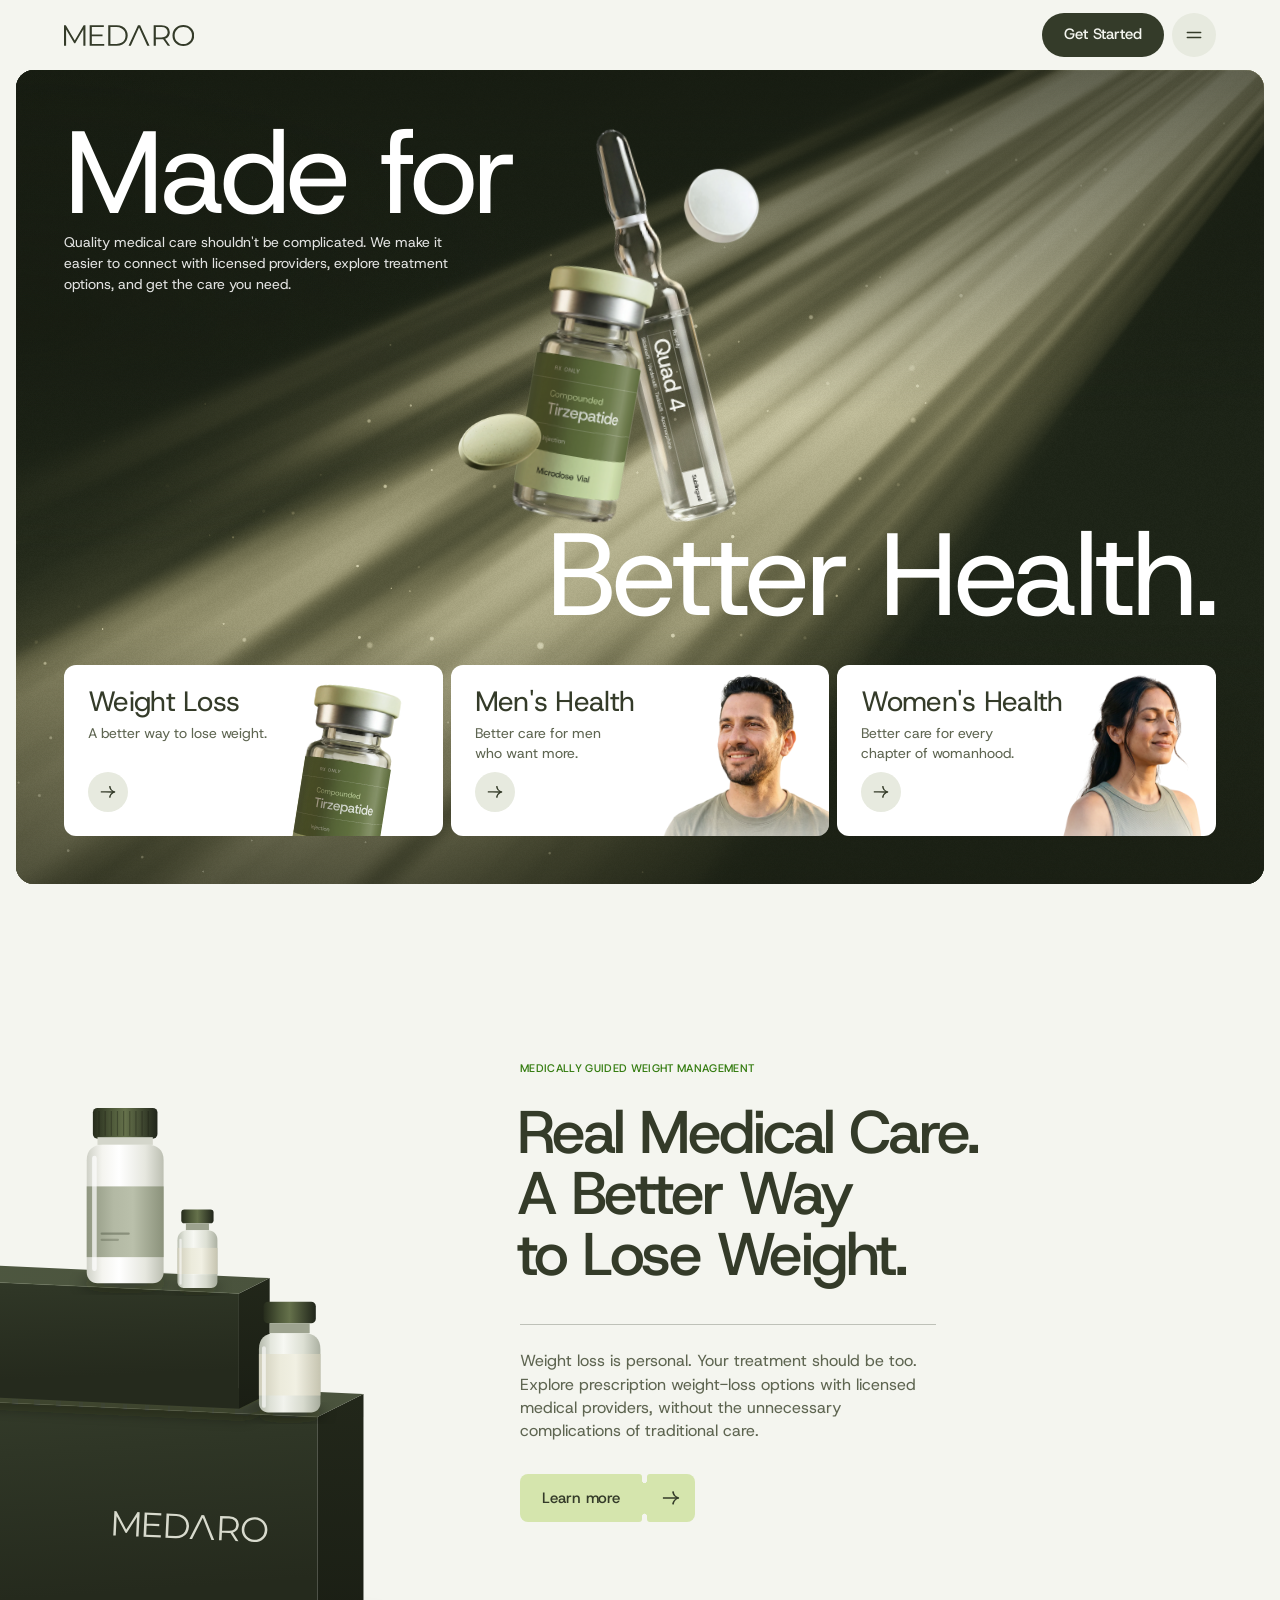
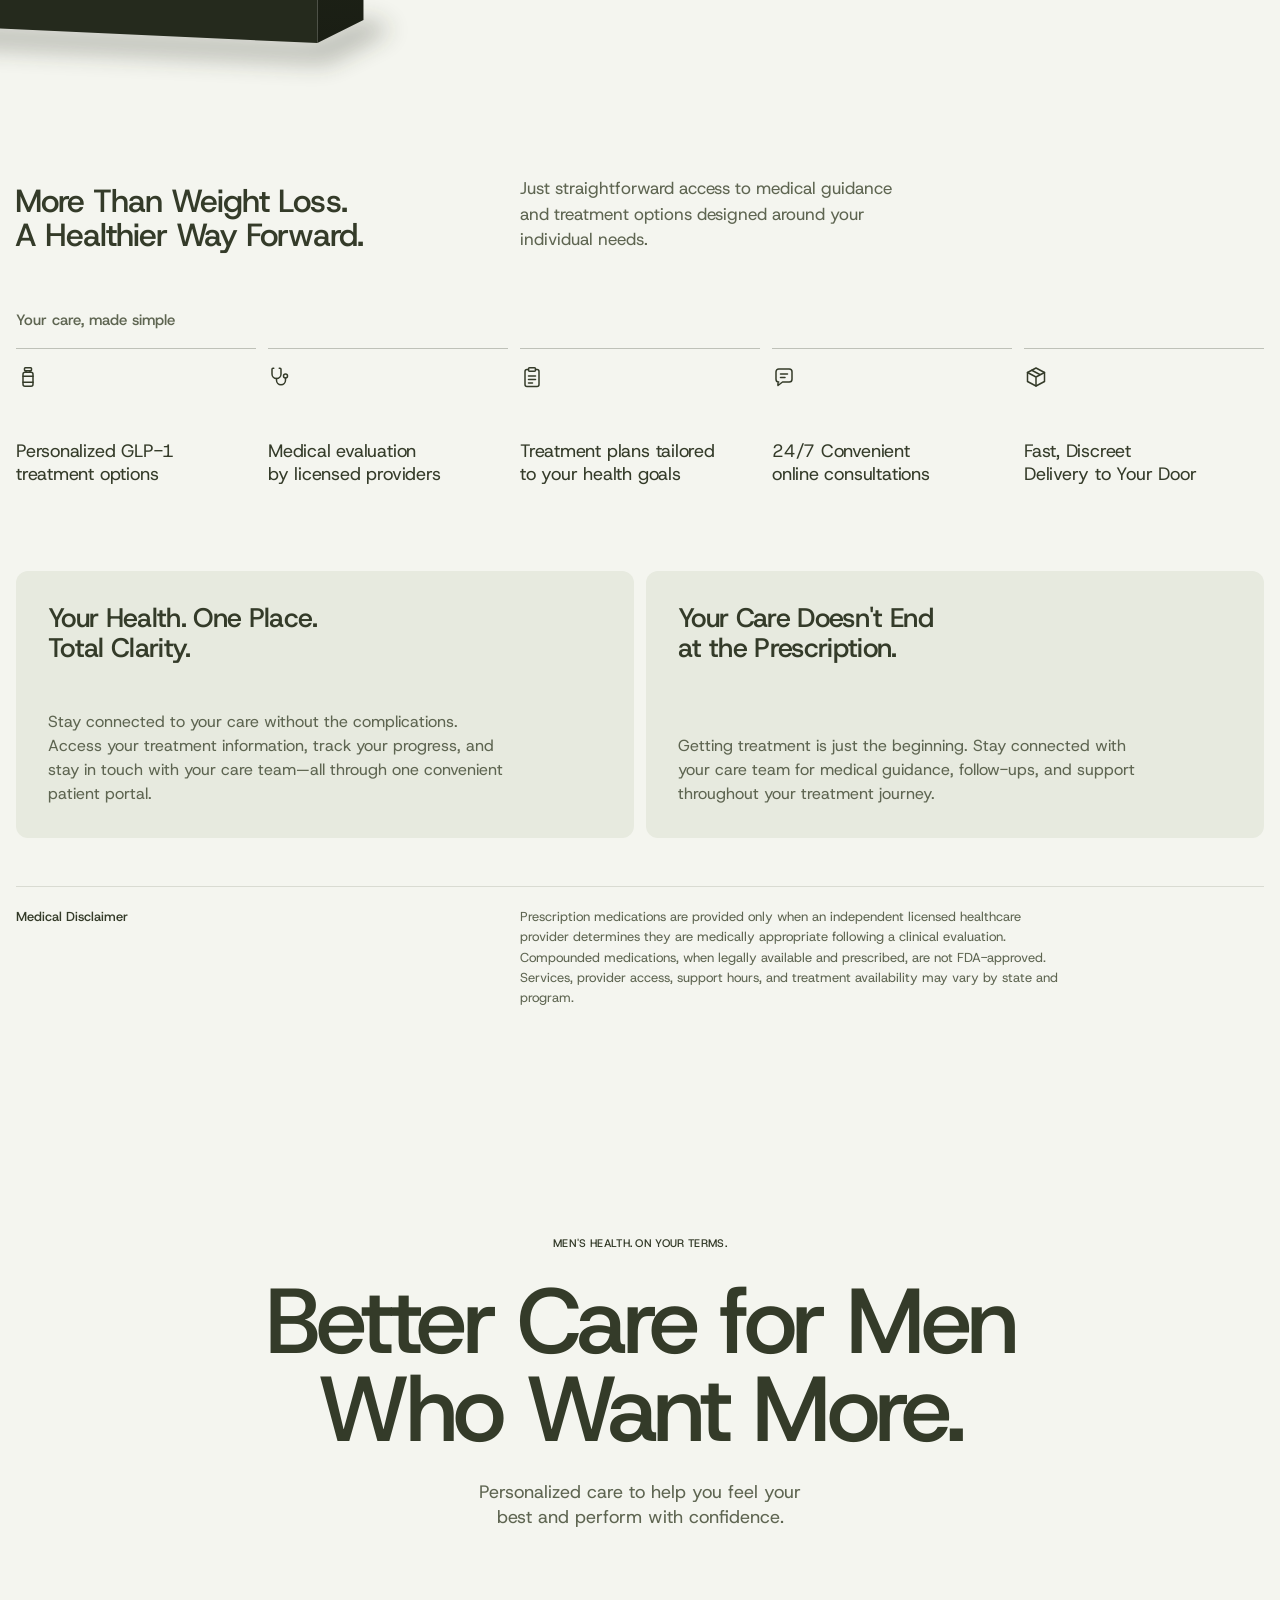
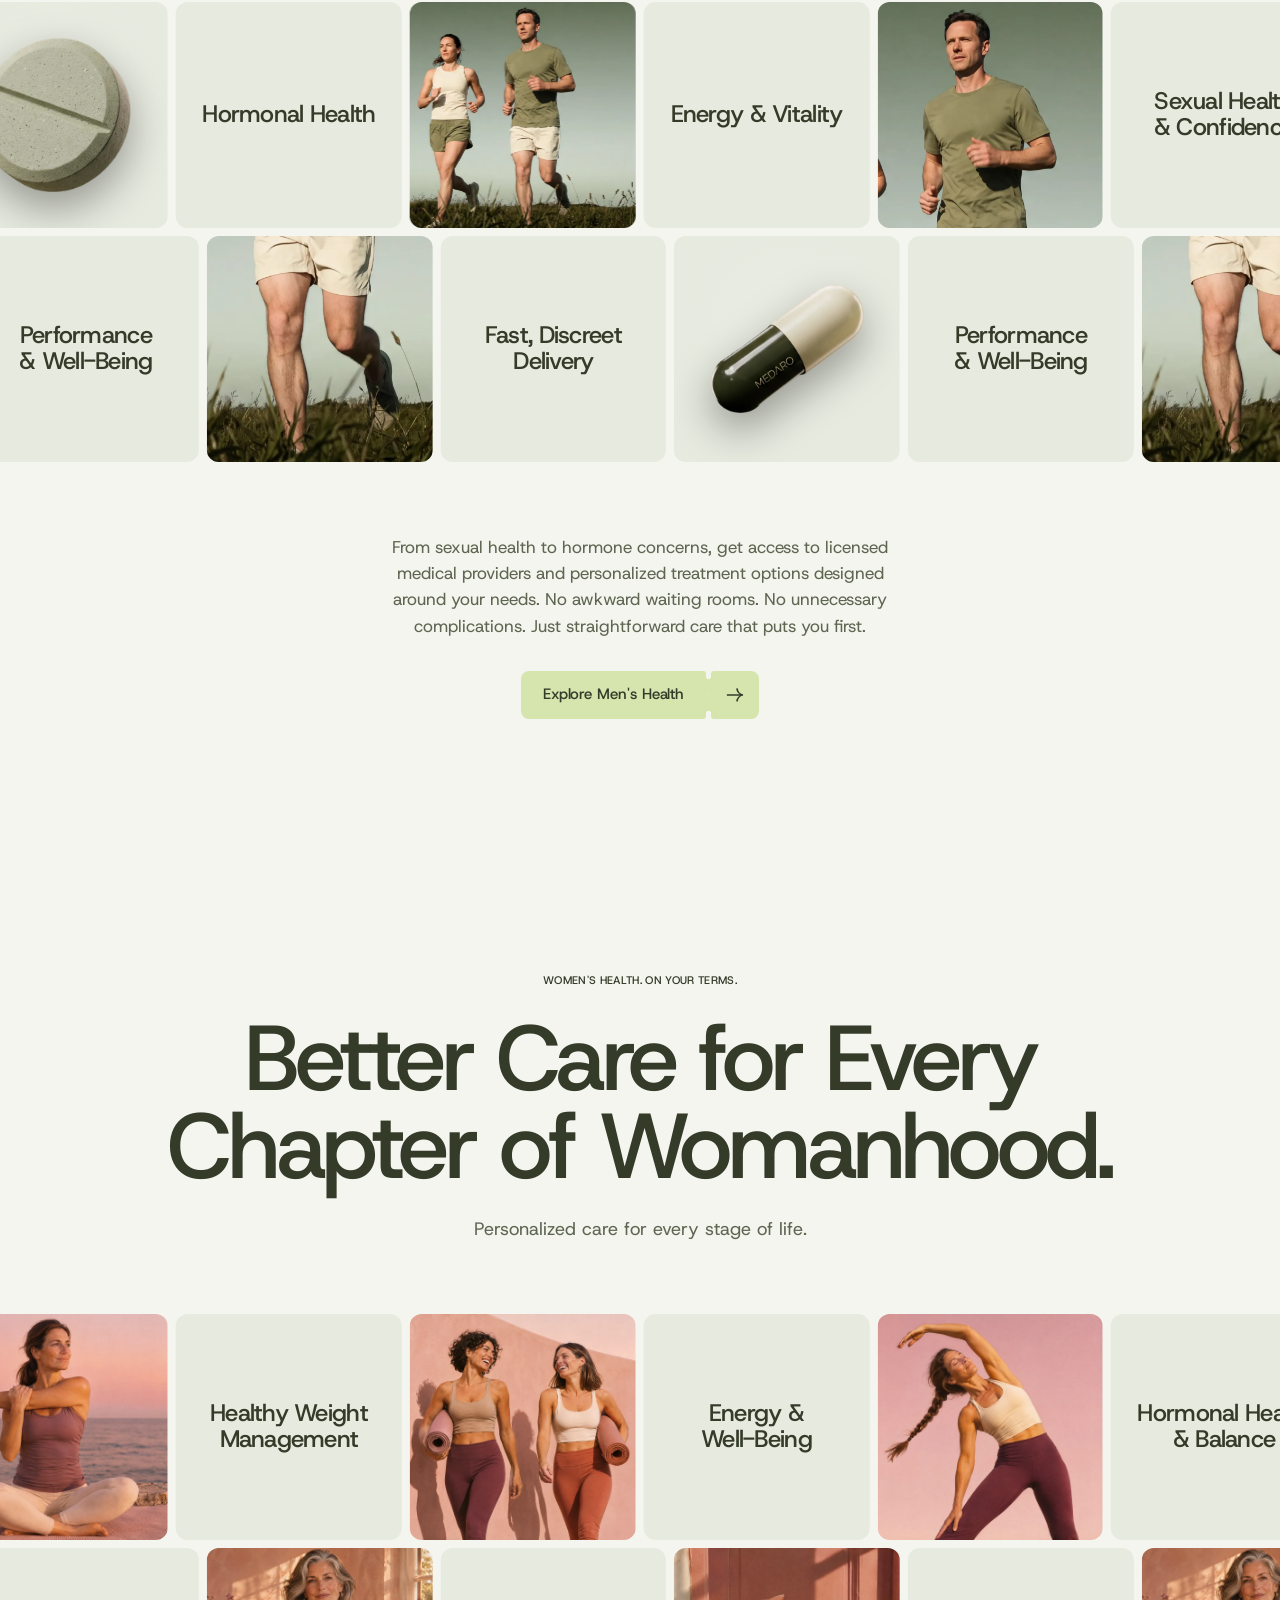
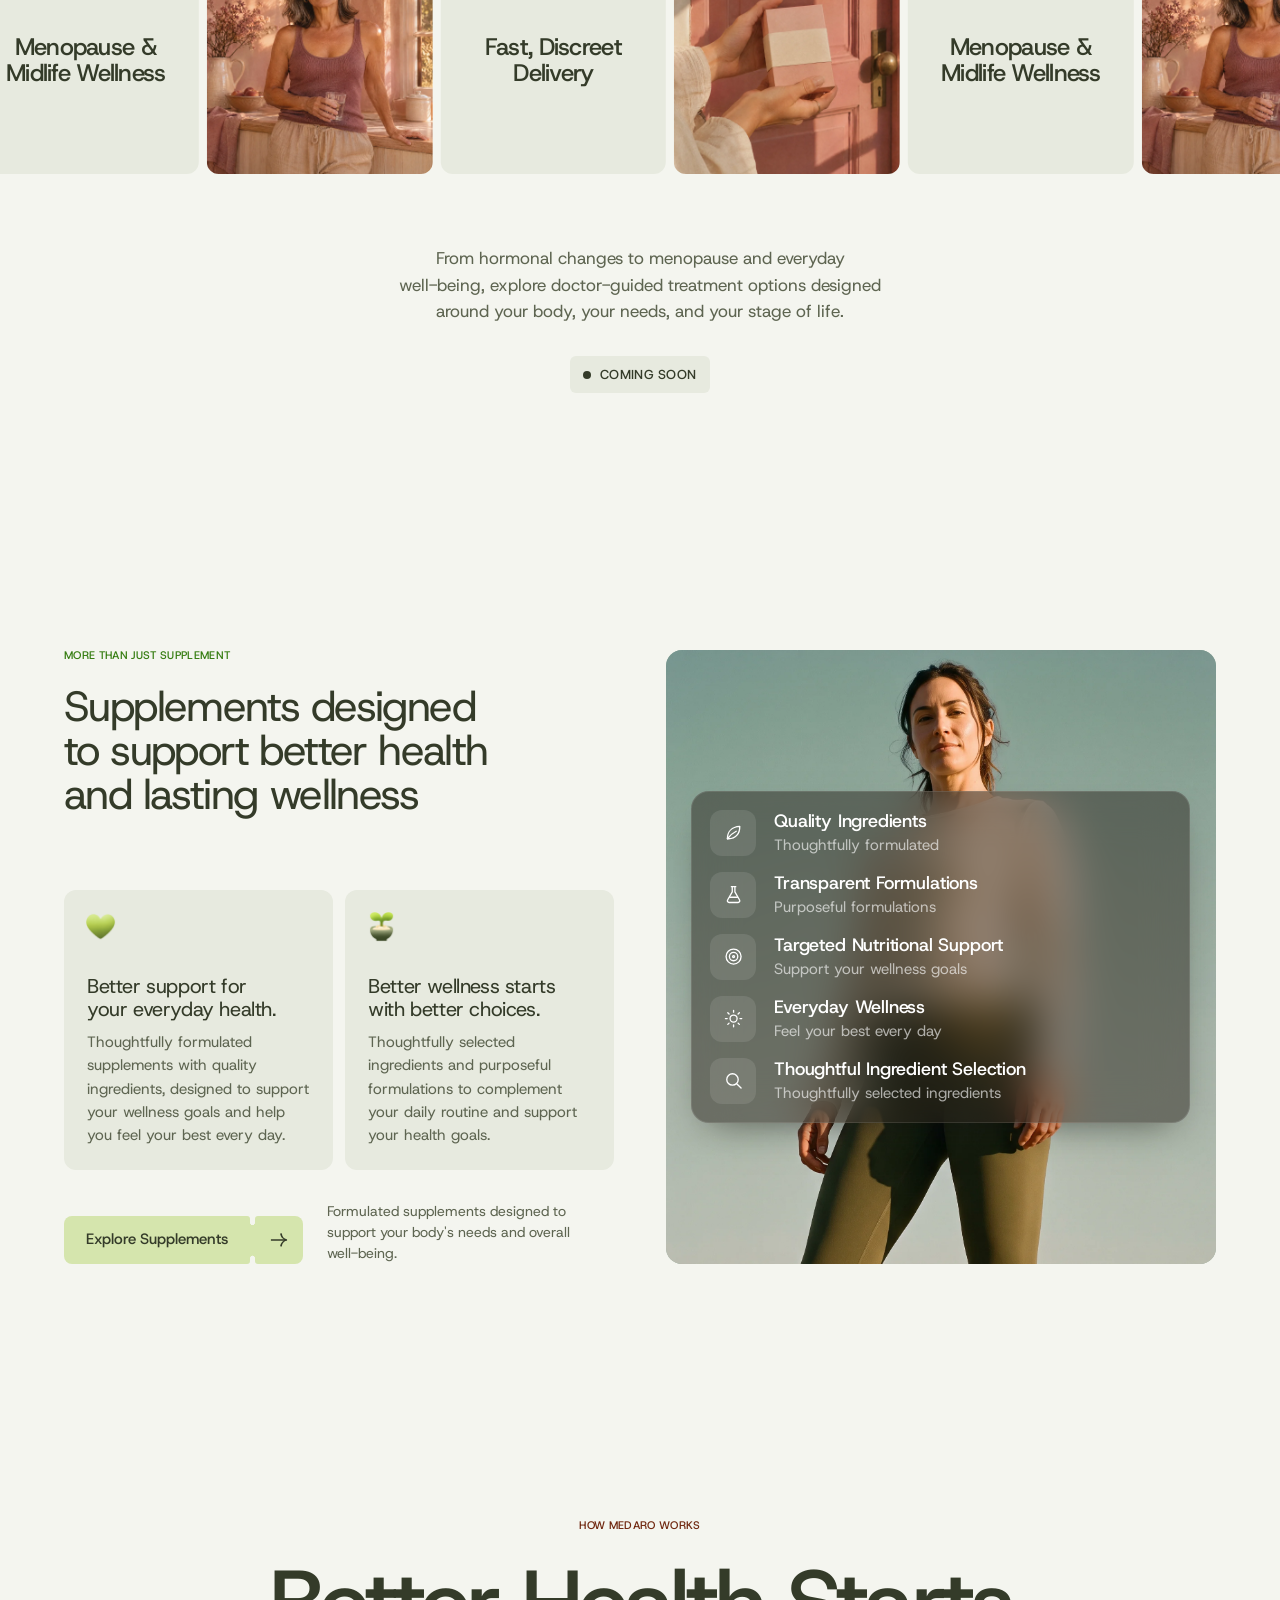
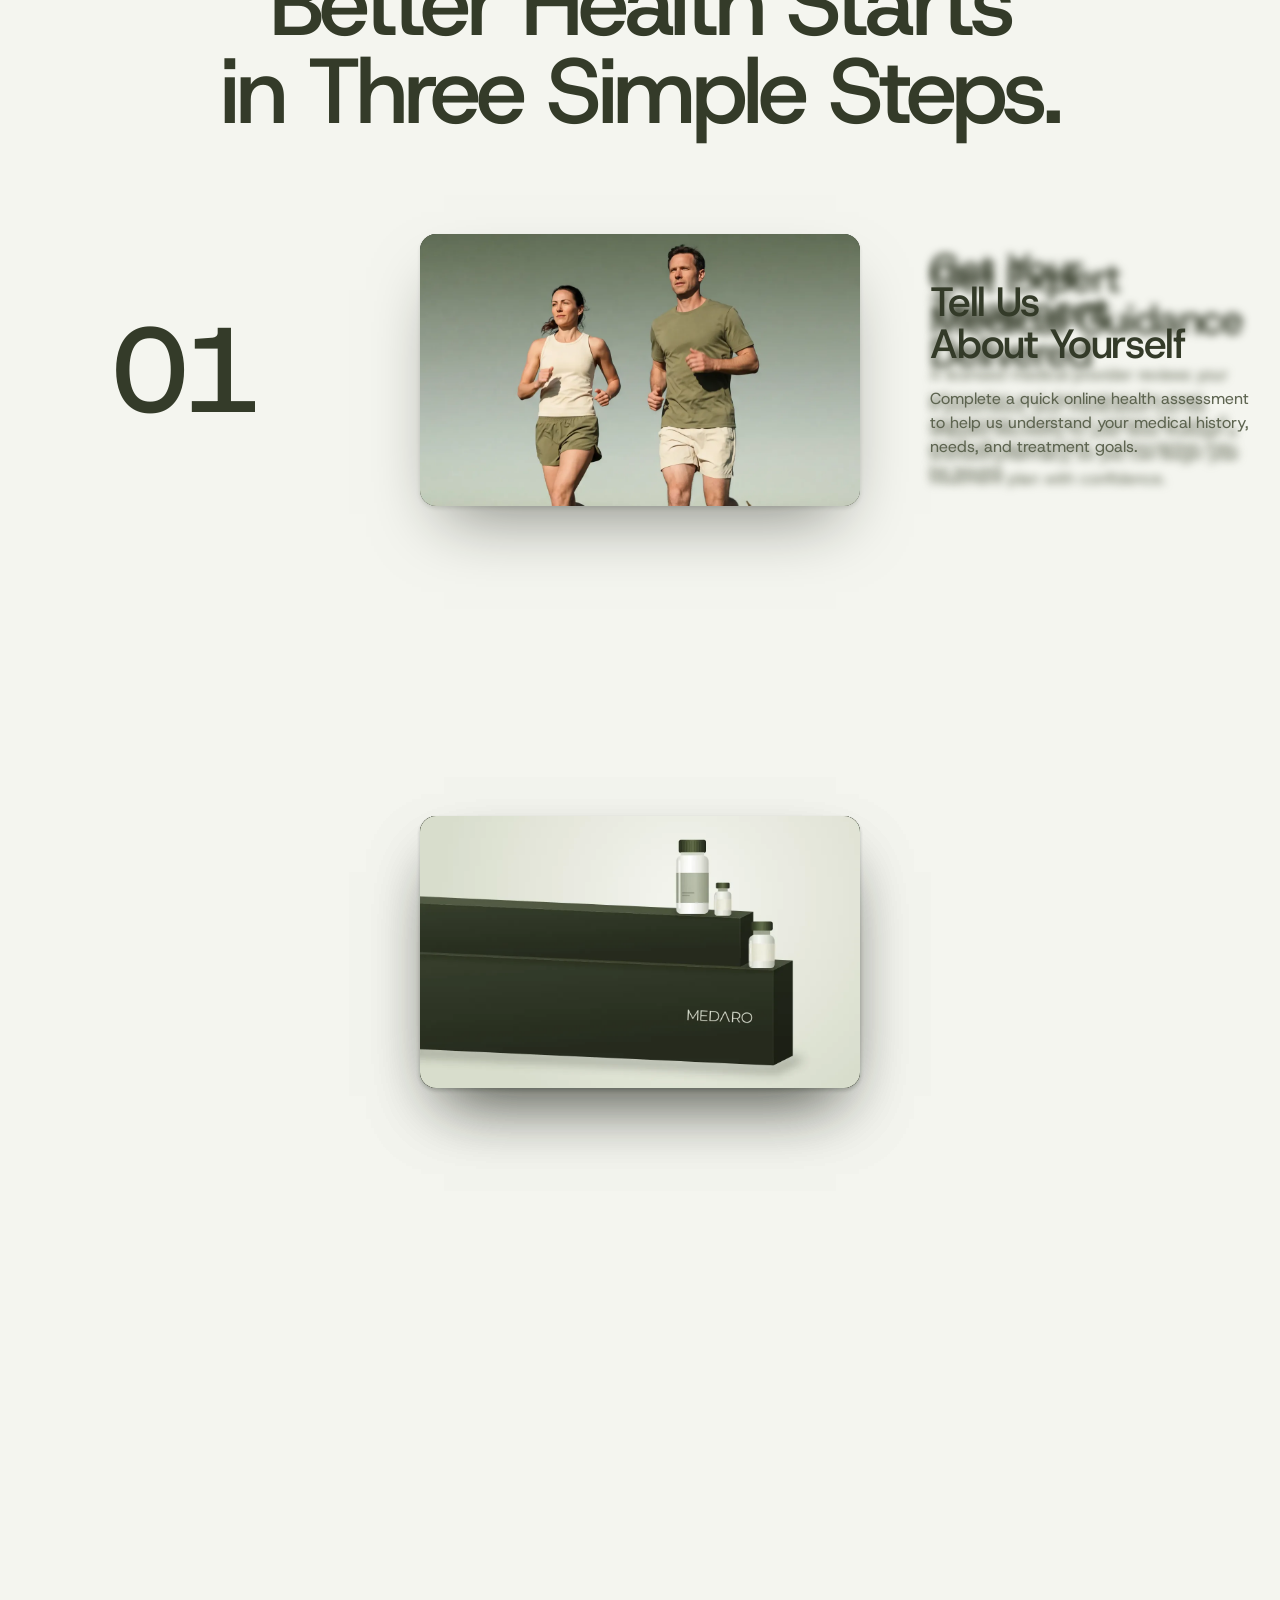
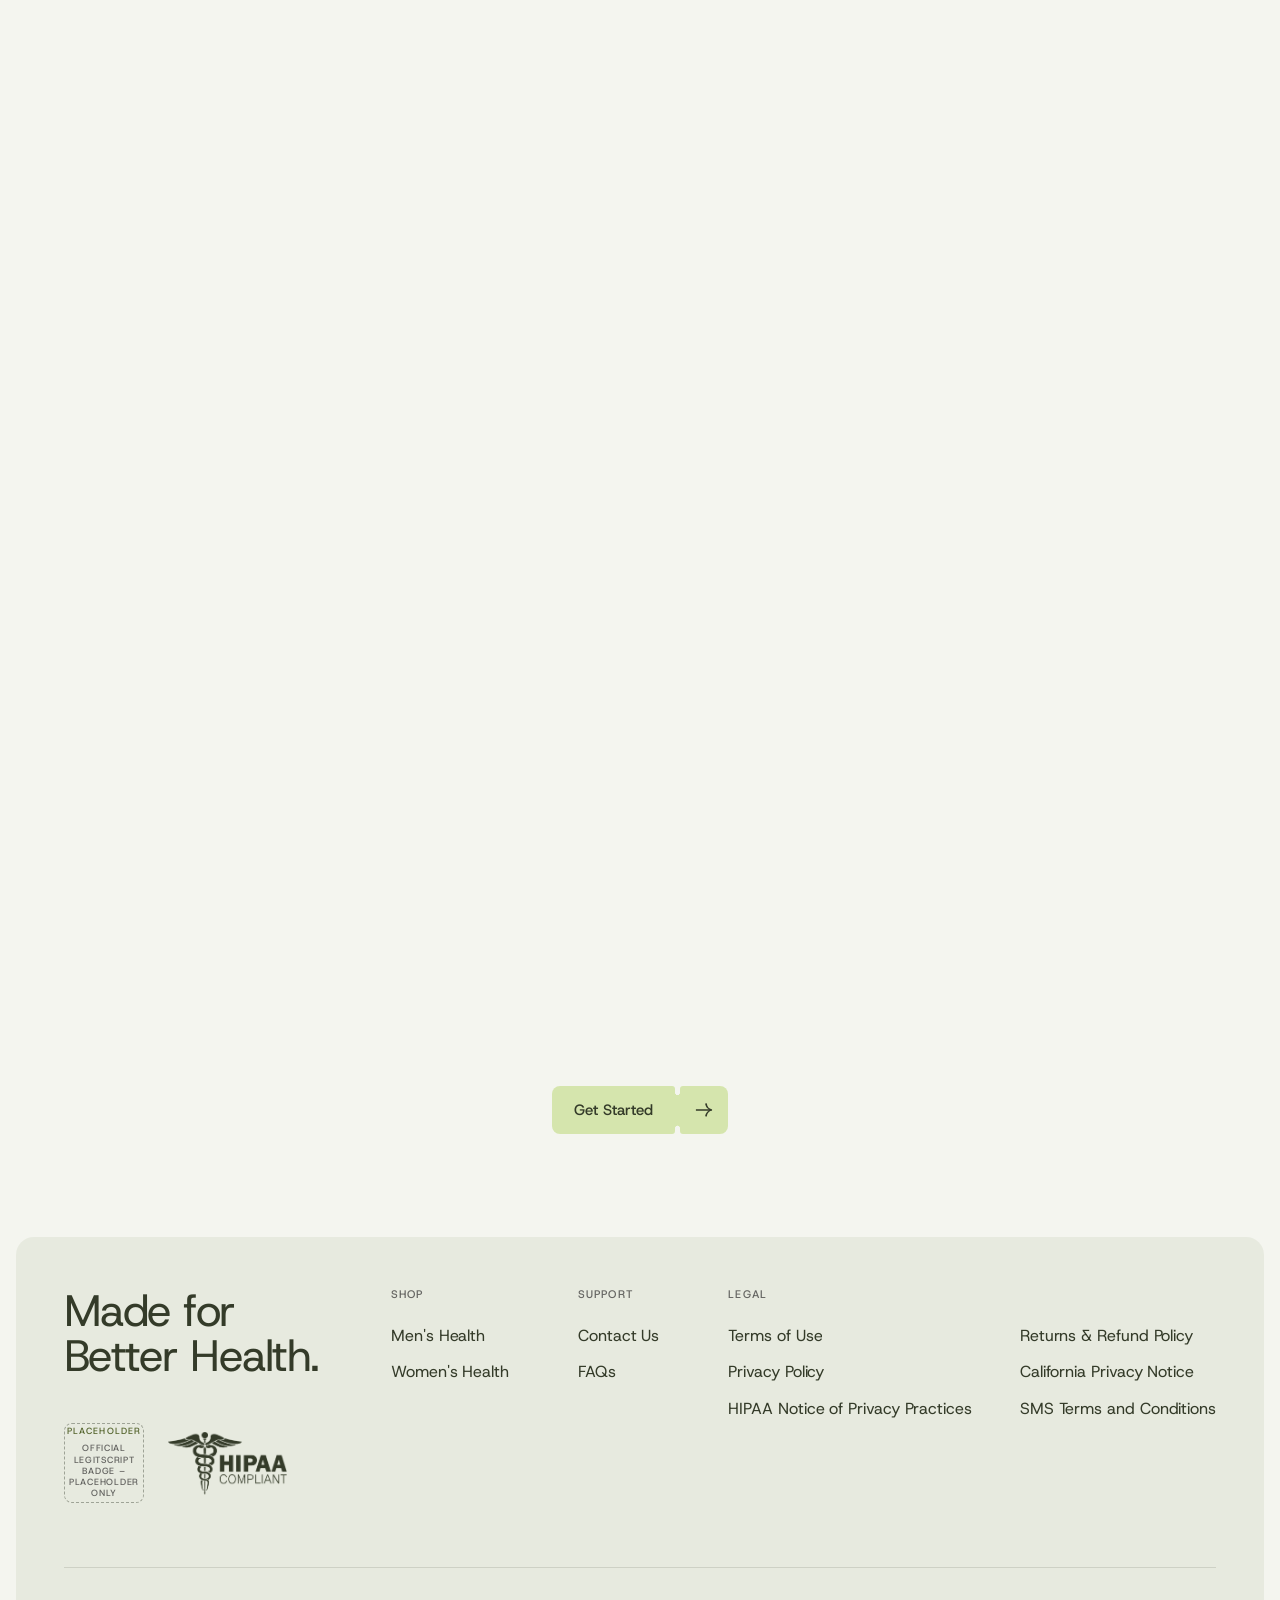
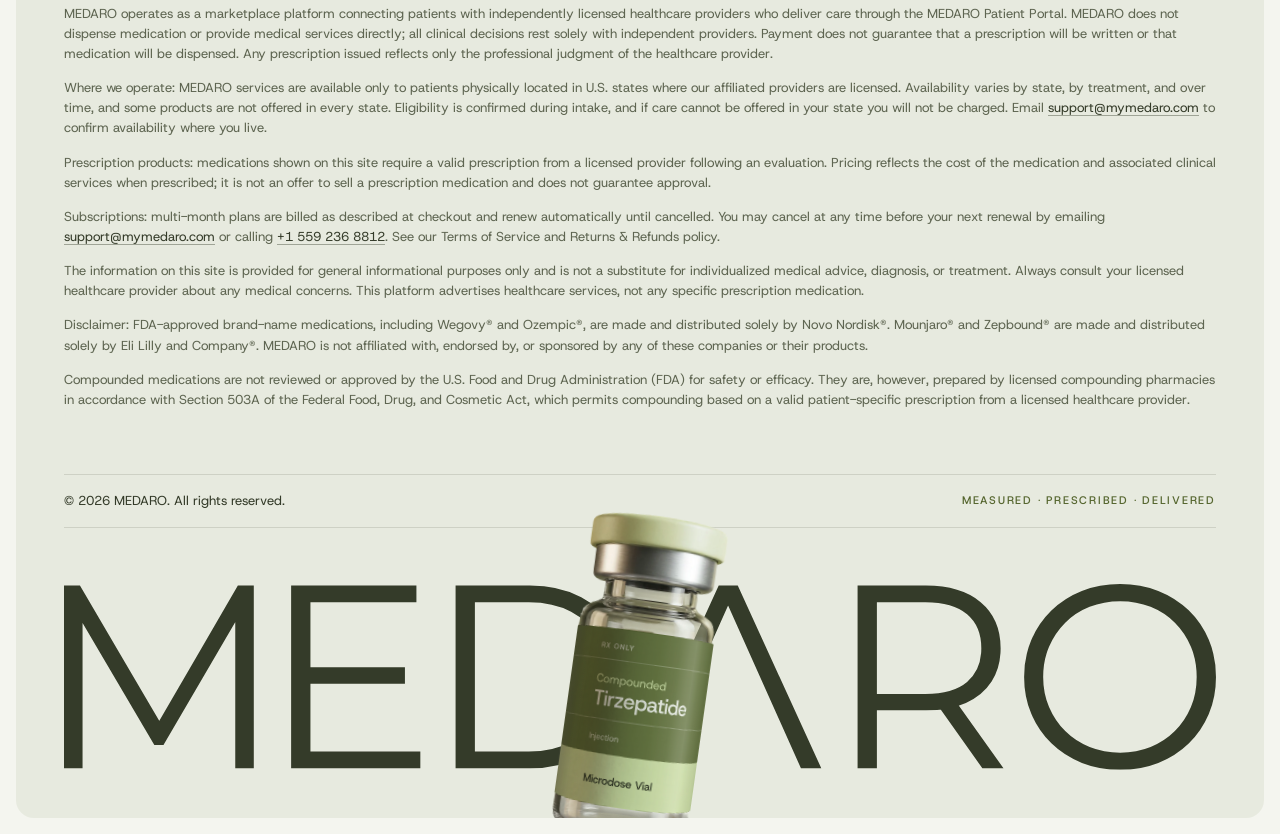
==== commit ea3d9cc5: "Start from the Men's Health HTML (bold-planck 5196f58) with the Framer log and sources (bold-mayer c" ====
--- a/site/index.html
+++ b/site/index.html
@@ -282,10 +282,10 @@
   </section>
   <!-- SECTION:home/weight-loss END -->
 
-  <!-- SECTION:home/mens-health START · styles: components/care-tiles.css, sections/home/mens-health.css · scripts: main.js (scenes, drift) · assets: assets/images/mens/ (mh-stretch, mh-squat, mh-breath, mh-drink, mh-delivery .webp)
+  <!-- SECTION:home/mens-health START · styles: components/care-tiles.css, sections/home/mens-health.css · scripts: main.js (scenes, drift) · assets: assets/images/standin-mh-*.webp, assets/images/supplements/tablet-round.webp, capsule.webp
        After the user's "When we can help" reference (2026-11-19). The page turns blue while this section holds the middle of
-       the screen (data-scene). Copy: content/home.md → Men's Health, word for word. The photos are five AI photos in the section's blue
-       world (2026-11-23, like Women's Health's pink ones). Each row repeats its tiles so it covers any width;
+       the screen (data-scene). Copy: content/home.md → Men's Health, word for word. Photos are stand-ins cropped from the hero
+       photo; real ones are made after the design is approved (data-brief). Each row repeats its tiles so it covers any width;
        only the first set is read by screen readers. -->
   <section class="care care--mens" id="mens-health" aria-labelledby="mh-title" data-scene="mens">
     <div class="care__frame">
@@ -297,32 +297,32 @@
     <!-- The client's "Care that focuses on what matters" label is off the page (user, 2026-11-21) but still names the list for screen readers. -->
     <div class="care__rows" role="list" aria-label="Care that focuses on what matters">
       <div class="care__row" data-drift="-1">
-            <div class="care__tile care__tile--photo" aria-hidden="true"><img src="assets/images/mens/mh-stretch.webp" alt="" width="1000" height="1000" loading="lazy" data-brief="AI-generated (Magnific): man, mid-30s, standing quad stretch on a blue running track, cobalt sky"></div>
+            <div class="care__tile care__tile--photo media-brief" data-brief="Man in his forties outdoors, relaxed and confident, soft daylight, olive and blue tones; real, not posed" aria-hidden="true"><img src="assets/images/standin-mh-man.webp" alt="" width="800" height="800" loading="lazy"></div>
             <div class="care__tile care__tile--text" role="listitem">Sexual Health &amp; Confidence</div>
-            <div class="care__tile care__tile--photo" aria-hidden="true"><img src="assets/images/mens/mh-squat.webp" alt="" width="1000" height="1000" loading="lazy" data-brief="AI-generated (Magnific): man, early 40s, deep squat holding a plain weight plate on a slate-blue court, hard sun"></div>
+            <div class="care__tile care__tile--product" aria-hidden="true"><img src="assets/images/supplements/tablet-round.webp" alt="" loading="lazy"></div>
             <div class="care__tile care__tile--text" role="listitem">Hormonal Health</div>
-            <div class="care__tile care__tile--photo" aria-hidden="true"><img src="assets/images/mens/mh-breath.webp" alt="" width="1000" height="1000" loading="lazy" data-brief="AI-generated (Magnific, Nano Banana 2.1): man, late 40s, grey stubble, catching his breath after a run, chest-up crop against a cobalt sky, hard sun"></div>
+            <div class="care__tile care__tile--photo media-brief" data-brief="Couple at ease together outdoors, candid, warm light; no clinical setting" aria-hidden="true"><img src="assets/images/standin-mh-couple.webp" alt="" width="800" height="800" loading="lazy"></div>
             <div class="care__tile care__tile--text" role="listitem">Energy &amp; Vitality</div>
-            <div class="care__tile care__tile--photo" aria-hidden="true"><img src="assets/images/mens/mh-stretch.webp" alt="" width="1000" height="1000" loading="lazy" data-brief="AI-generated (Magnific): man, mid-30s, standing quad stretch on a blue running track, cobalt sky"></div>
+            <div class="care__tile care__tile--photo media-brief" data-brief="Man in his forties outdoors, relaxed and confident, soft daylight, olive and blue tones; real, not posed" aria-hidden="true"><img src="assets/images/standin-mh-man.webp" alt="" width="800" height="800" loading="lazy"></div>
             <div class="care__tile care__tile--text" aria-hidden="true">Sexual Health &amp; Confidence</div>
-            <div class="care__tile care__tile--photo" aria-hidden="true"><img src="assets/images/mens/mh-squat.webp" alt="" width="1000" height="1000" loading="lazy" data-brief="AI-generated (Magnific): man, early 40s, deep squat holding a plain weight plate on a slate-blue court, hard sun"></div>
+            <div class="care__tile care__tile--product" aria-hidden="true"><img src="assets/images/supplements/tablet-round.webp" alt="" loading="lazy"></div>
             <div class="care__tile care__tile--text" aria-hidden="true">Hormonal Health</div>
-            <div class="care__tile care__tile--photo" aria-hidden="true"><img src="assets/images/mens/mh-breath.webp" alt="" width="1000" height="1000" loading="lazy" data-brief="AI-generated (Magnific, Nano Banana 2.1): man, late 40s, grey stubble, catching his breath after a run, chest-up crop against a cobalt sky, hard sun"></div>
+            <div class="care__tile care__tile--photo media-brief" data-brief="Couple at ease together outdoors, candid, warm light; no clinical setting" aria-hidden="true"><img src="assets/images/standin-mh-couple.webp" alt="" width="800" height="800" loading="lazy"></div>
             <div class="care__tile care__tile--text" aria-hidden="true">Energy &amp; Vitality</div>
       </div>
       <div class="care__row" data-drift="1" data-phase="0.5">
             <div class="care__tile care__tile--text" role="listitem">Performance &amp; Well-Being</div>
-            <div class="care__tile care__tile--photo" aria-hidden="true"><img src="assets/images/mens/mh-drink.webp" alt="" width="1000" height="1000" loading="lazy" data-brief="AI-generated (Magnific): man drinking from a plain frosted bottle, low angle against a steel-blue sky"></div>
+            <div class="care__tile care__tile--photo media-brief" data-brief="Close crop of a man running or training, motion, morning light" aria-hidden="true"><img src="assets/images/standin-mh-stride.webp" alt="" width="800" height="800" loading="lazy"></div>
             <div class="care__tile care__tile--text" role="listitem">Fast, Discreet Delivery</div>
-            <div class="care__tile care__tile--photo" aria-hidden="true"><img src="assets/images/mens/mh-delivery.webp" alt="" width="1000" height="1000" loading="lazy" data-brief="AI-generated (Magnific, Nano Banana 2.1): a hand picking up a plain unmarked navy box from a concrete doorstep by a slate-blue door, hard morning sun"></div>
+            <div class="care__tile care__tile--product" aria-hidden="true"><img src="assets/images/supplements/capsule.webp" alt="" loading="lazy"></div>
             <div class="care__tile care__tile--text" aria-hidden="true">Performance &amp; Well-Being</div>
-            <div class="care__tile care__tile--photo" aria-hidden="true"><img src="assets/images/mens/mh-drink.webp" alt="" width="1000" height="1000" loading="lazy" data-brief="AI-generated (Magnific): man drinking from a plain frosted bottle, low angle against a steel-blue sky"></div>
+            <div class="care__tile care__tile--photo media-brief" data-brief="Close crop of a man running or training, motion, morning light" aria-hidden="true"><img src="assets/images/standin-mh-stride.webp" alt="" width="800" height="800" loading="lazy"></div>
             <div class="care__tile care__tile--text" aria-hidden="true">Fast, Discreet Delivery</div>
-            <div class="care__tile care__tile--photo" aria-hidden="true"><img src="assets/images/mens/mh-delivery.webp" alt="" width="1000" height="1000" loading="lazy" data-brief="AI-generated (Magnific, Nano Banana 2.1): a hand picking up a plain unmarked navy box from a concrete doorstep by a slate-blue door, hard morning sun"></div>
+            <div class="care__tile care__tile--product" aria-hidden="true"><img src="assets/images/supplements/capsule.webp" alt="" loading="lazy"></div>
             <div class="care__tile care__tile--text" aria-hidden="true">Performance &amp; Well-Being</div>
-            <div class="care__tile care__tile--photo" aria-hidden="true"><img src="assets/images/mens/mh-drink.webp" alt="" width="1000" height="1000" loading="lazy" data-brief="AI-generated (Magnific): man drinking from a plain frosted bottle, low angle against a steel-blue sky"></div>
+            <div class="care__tile care__tile--photo media-brief" data-brief="Close crop of a man running or training, motion, morning light" aria-hidden="true"><img src="assets/images/standin-mh-stride.webp" alt="" width="800" height="800" loading="lazy"></div>
             <div class="care__tile care__tile--text" aria-hidden="true">Fast, Discreet Delivery</div>
-            <div class="care__tile care__tile--photo" aria-hidden="true"><img src="assets/images/mens/mh-delivery.webp" alt="" width="1000" height="1000" loading="lazy" data-brief="AI-generated (Magnific, Nano Banana 2.1): a hand picking up a plain unmarked navy box from a concrete doorstep by a slate-blue door, hard morning sun"></div>
+            <div class="care__tile care__tile--product" aria-hidden="true"><img src="assets/images/supplements/capsule.webp" alt="" loading="lazy"></div>
       </div>
     </div>
 
@@ -363,17 +363,17 @@
       </div>
       <div class="care__row" data-drift="1" data-phase="0.5">
             <div class="care__tile care__tile--text" role="listitem">Menopause &amp; Midlife Wellness</div>
-            <div class="care__tile care__tile--photo" aria-hidden="true"><img src="assets/images/womens/wh-midlife.webp" alt="" width="1000" height="1000" loading="lazy" data-brief="AI-generated (Magnific, Nano Banana 2.1): woman, mid-50s, silver-streaked hair, laughing and looking off, head-and-shoulders against a dusty-rose plaster wall, warm sun"></div>
+            <div class="care__tile care__tile--photo" aria-hidden="true"><img src="assets/images/womens/wh-midlife.webp" alt="" width="1000" height="1000" loading="lazy" data-brief="AI-generated (Magnific): woman, mid-50s, silver-streaked hair, glass of water, sunlit blush kitchen"></div>
             <div class="care__tile care__tile--text" role="listitem">Fast, Discreet Delivery</div>
-            <div class="care__tile care__tile--photo" aria-hidden="true"><img src="assets/images/womens/wh-delivery.webp" alt="" width="1000" height="1000" loading="lazy" data-brief="AI-generated (Magnific, Nano Banana 2.1): a hand with a gold ring reaching for a plain unmarked blush box on a terracotta doorstep, leaf shadows on a rose wall"></div>
+            <div class="care__tile care__tile--photo" aria-hidden="true"><img src="assets/images/womens/wh-delivery.webp" alt="" width="1000" height="1000" loading="lazy" data-brief="AI-generated (Magnific): hands holding a plain unbranded blush box at a rose front door"></div>
             <div class="care__tile care__tile--text" aria-hidden="true">Menopause &amp; Midlife Wellness</div>
-            <div class="care__tile care__tile--photo" aria-hidden="true"><img src="assets/images/womens/wh-midlife.webp" alt="" width="1000" height="1000" loading="lazy" data-brief="AI-generated (Magnific, Nano Banana 2.1): woman, mid-50s, silver-streaked hair, laughing and looking off, head-and-shoulders against a dusty-rose plaster wall, warm sun"></div>
+            <div class="care__tile care__tile--photo" aria-hidden="true"><img src="assets/images/womens/wh-midlife.webp" alt="" width="1000" height="1000" loading="lazy" data-brief="AI-generated (Magnific): woman, mid-50s, silver-streaked hair, glass of water, sunlit blush kitchen"></div>
             <div class="care__tile care__tile--text" aria-hidden="true">Fast, Discreet Delivery</div>
-            <div class="care__tile care__tile--photo" aria-hidden="true"><img src="assets/images/womens/wh-delivery.webp" alt="" width="1000" height="1000" loading="lazy" data-brief="AI-generated (Magnific, Nano Banana 2.1): a hand with a gold ring reaching for a plain unmarked blush box on a terracotta doorstep, leaf shadows on a rose wall"></div>
+            <div class="care__tile care__tile--photo" aria-hidden="true"><img src="assets/images/womens/wh-delivery.webp" alt="" width="1000" height="1000" loading="lazy" data-brief="AI-generated (Magnific): hands holding a plain unbranded blush box at a rose front door"></div>
             <div class="care__tile care__tile--text" aria-hidden="true">Menopause &amp; Midlife Wellness</div>
-            <div class="care__tile care__tile--photo" aria-hidden="true"><img src="assets/images/womens/wh-midlife.webp" alt="" width="1000" height="1000" loading="lazy" data-brief="AI-generated (Magnific, Nano Banana 2.1): woman, mid-50s, silver-streaked hair, laughing and looking off, head-and-shoulders against a dusty-rose plaster wall, warm sun"></div>
+            <div class="care__tile care__tile--photo" aria-hidden="true"><img src="assets/images/womens/wh-midlife.webp" alt="" width="1000" height="1000" loading="lazy" data-brief="AI-generated (Magnific): woman, mid-50s, silver-streaked hair, glass of water, sunlit blush kitchen"></div>
             <div class="care__tile care__tile--text" aria-hidden="true">Fast, Discreet Delivery</div>
-            <div class="care__tile care__tile--photo" aria-hidden="true"><img src="assets/images/womens/wh-delivery.webp" alt="" width="1000" height="1000" loading="lazy" data-brief="AI-generated (Magnific, Nano Banana 2.1): a hand with a gold ring reaching for a plain unmarked blush box on a terracotta doorstep, leaf shadows on a rose wall"></div>
+            <div class="care__tile care__tile--photo" aria-hidden="true"><img src="assets/images/womens/wh-delivery.webp" alt="" width="1000" height="1000" loading="lazy" data-brief="AI-generated (Magnific): hands holding a plain unbranded blush box at a rose front door"></div>
       </div>
     </div>
 
--- a/site/styles.css
+++ b/site/styles.css
@@ -20,6 +20,31 @@
   --p-paper: #f4f5ef;      /* derived: page, white with a breath of olive */
   --p-mist: #e7eadf;       /* derived: cards and alternate sections */
   --p-deep: #262b1e;       /* derived: dark sections, from the ink */
+}
+
+/* ---------- Page tints ----------
+   A landing page can tint the page colours towards its care line. Men's
+   Health is blue (user, 2026-11-25: "the background is green tone in this
+   page make it bluish tone"): the paper's exact counterpart in blue (same
+   lightness, tint 0.010 in OKLab towards hue 253 instead of 0.008 towards
+   the olive's 114), the mist likewise. Ink 10.3:1, muted 5.4:1, the Men's
+   chip #0A6FC7 4.5:1 on it. <html data-page="mens-health">. */
+:root[data-page="mens-health"] {
+  --p-paper-mh: #edf2f8;
+  --p-mist-mh: #e4eaf2;
+  /* Men's Health in blue throughout (user, 2026-11-25: "make these [the lime
+     icon circles] in blue theme like our page and also the text and color of
+     button should be in blue tone"): the client's palette turned to the
+     paper's blue hue (OKLab h 253) at the same lightness, the ink a little
+     more chroma so it reads as navy. Ink 10.5:1 on the page, soft ink 5.4:1
+     (4.8:1 on the Quad 4 cards' #DEE6EE), ink on the accent 7.6:1. */
+  --p-ink: #1f3957;          /* navy: text, headlines, the logo's ink, the dark buttons */
+  --p-ink-soft: #4a6482;     /* blue-grey: secondary text */
+  --p-accent: #a7d5ff;       /* sky: icon circles, ticks, light buttons (the lime's place) */
+  --p-accent-hover: #8cc8ff; /* the Men's sky (the chip on the slate) */
+  --p-deep: #162a40;         /* deep navy: the dark buttons' hover, shadows */
+  --p-paper: #edf2f8;        /* text on dark stages turns blue-white too */
+  --p-mist: #e4eaf2;
 }
 
 /* ---------- Animatable colour tokens ----------
@@ -118,6 +143,10 @@
   --dur-base: 260ms;
   --dur-slow: 560ms;
 }
+:root[data-page="mens-health"] {
+  --color-bg: var(--p-paper-mh);
+  --color-surface: var(--p-mist-mh);
+}
 
 /* Scene changes fade the whole page (reduced motion: instant, see below) */
 :root {
@@ -221,6 +250,9 @@
 .btn--pill { border-radius: var(--radius-pill); }
 .btn--s { --btn-h: 40px; padding: 0 16px; font-size: 14px; }
 .btn--l { --btn-h: 54px; padding: 0 28px; font-size: 16px; }
+/* xl: the Men's Health Order Now / See Pricing pair (client, 2026-11-27: "let both be big"; user, same day: "it looks too big
+   make it less big"): 52–62px tall, 58 at 1440, a step above --l */
+.btn--xl { --btn-h: clamp(52px, 4vw, 62px); padding: 0 clamp(28px, 2.4vw, 40px); font-size: clamp(16px, 1.15vw, 18px); letter-spacing: -0.01em; }
 
 /* Fills go through --btn-bg so the arrow variant's pieces share one colour */
 .btn--primary { --btn-bg: var(--color-accent); background: var(--btn-bg); color: var(--color-on-accent); }
--- a/site/components/header.css
+++ b/site/components/header.css
@@ -149,3 +149,12 @@
   stroke-width: 1.8;
   stroke-linecap: round;
 }
+
+/* ---------- Landing pages (weight-loss.html, mens-health.html) ----------
+   The approved header (--plain --compact: 70px, on the page colour, logo
+   and CTA on the 48px content inset), minus everything that links out:
+   client rule, paid-traffic pages link only to their intake form. So the
+   logo is plain (not a link), there is no menu button (the menu sheet is
+   all links), and Get Started goes to the intake. (User, 2026-11-23: "we
+   wont have any links but we have to follow that".) */
+.site-header--landing .site-header__bar { grid-template-columns: 1fr auto; }
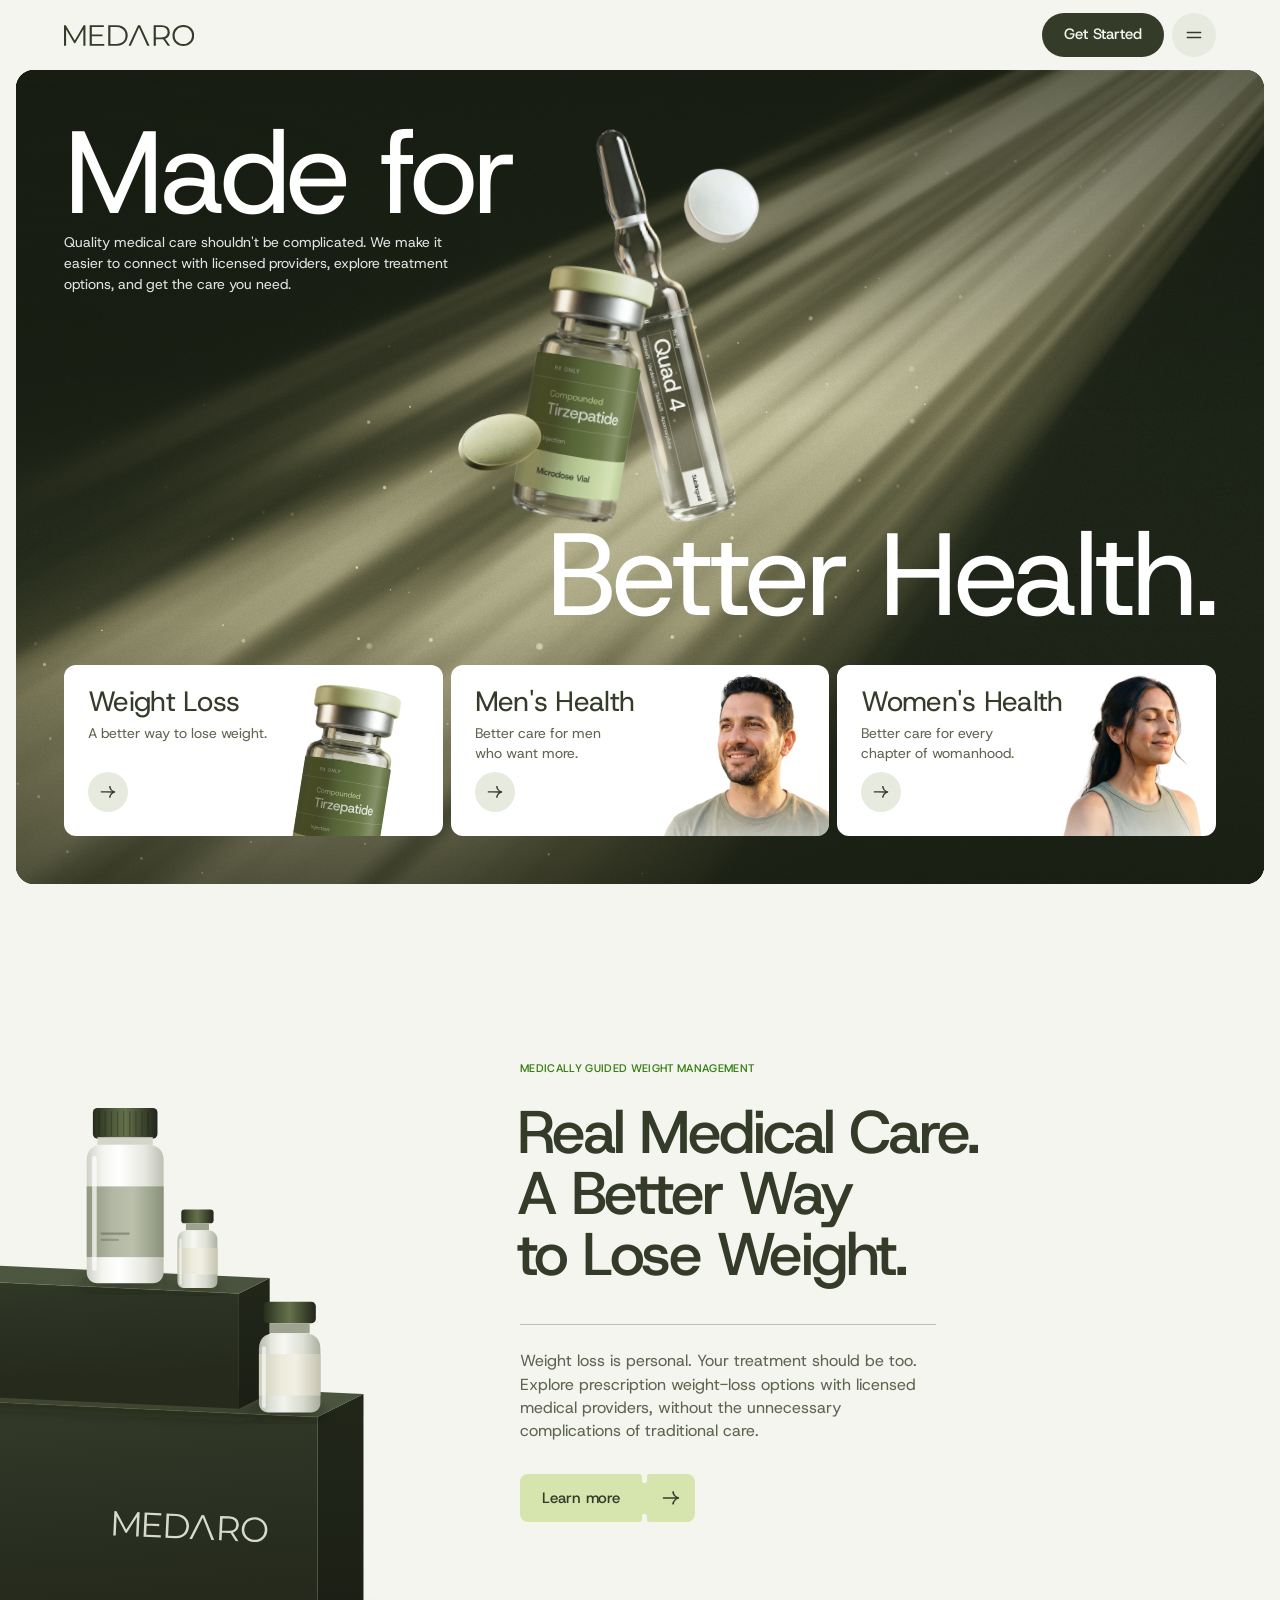
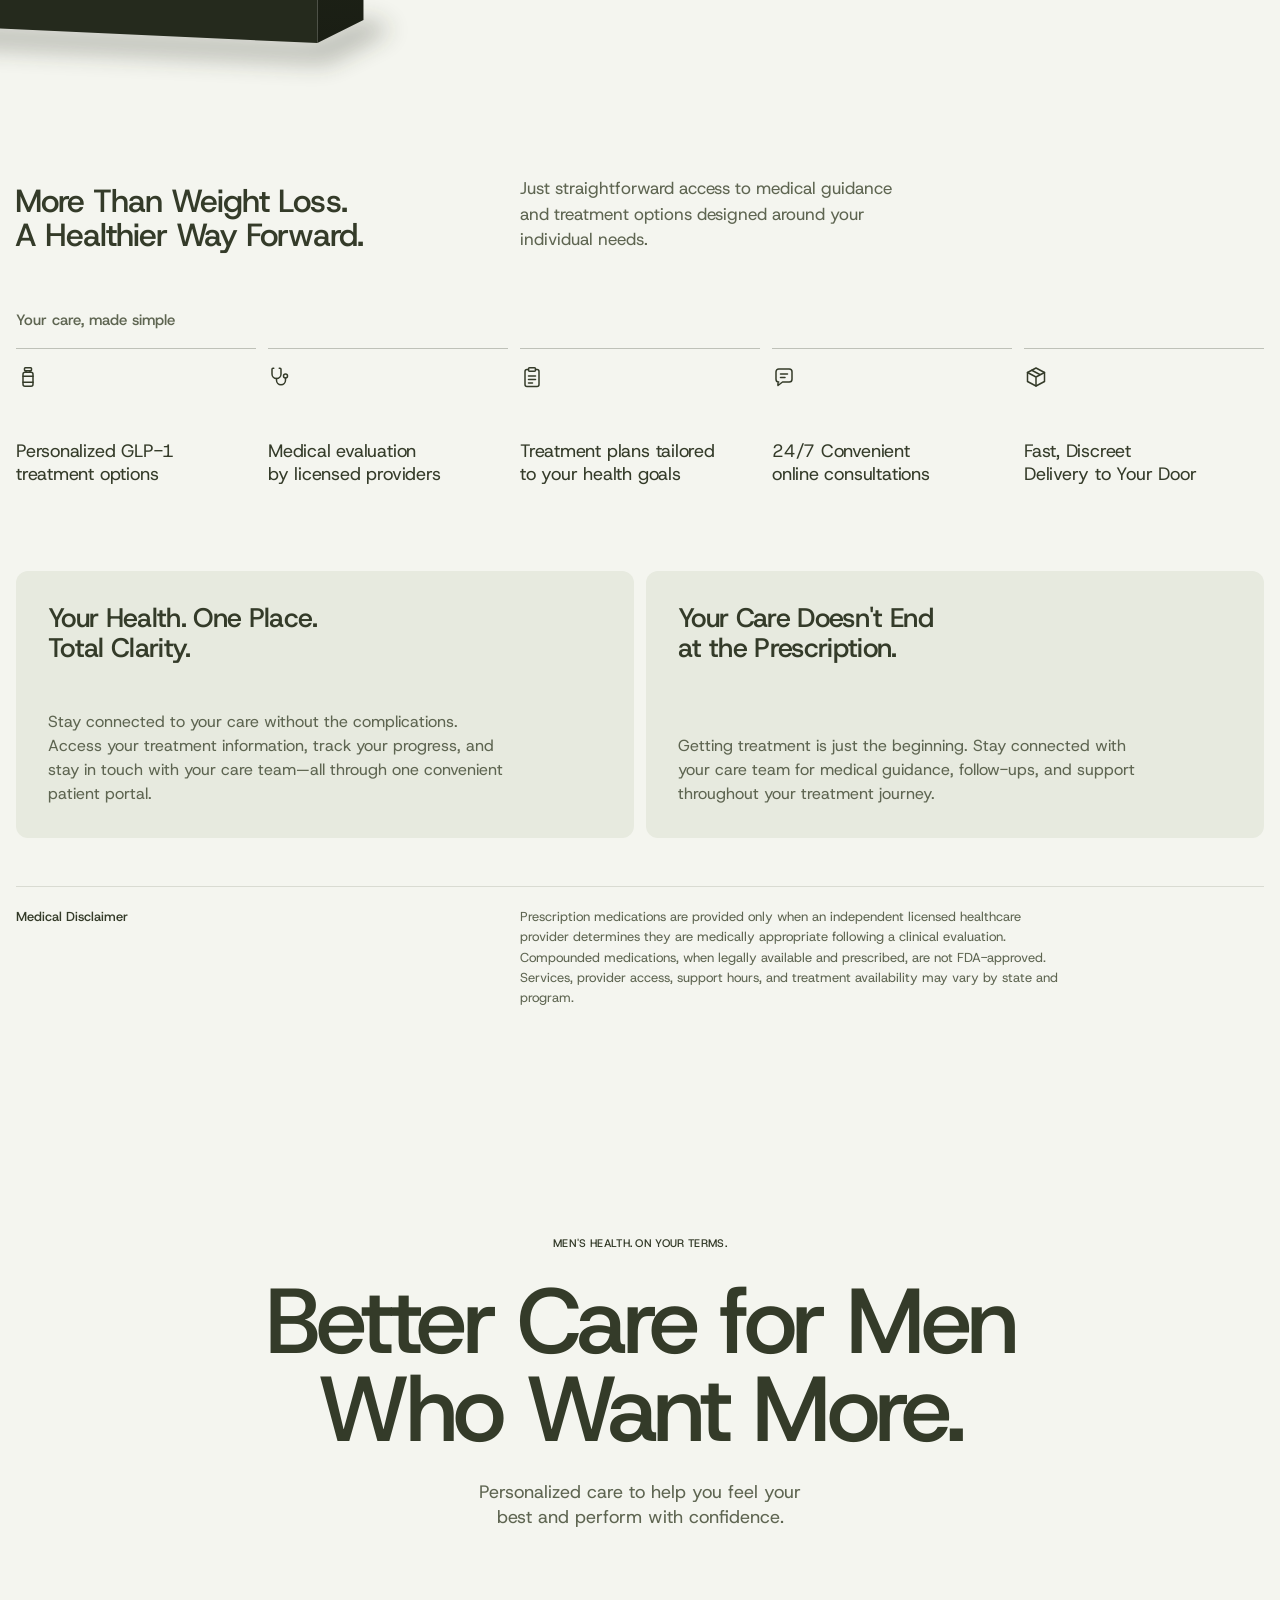
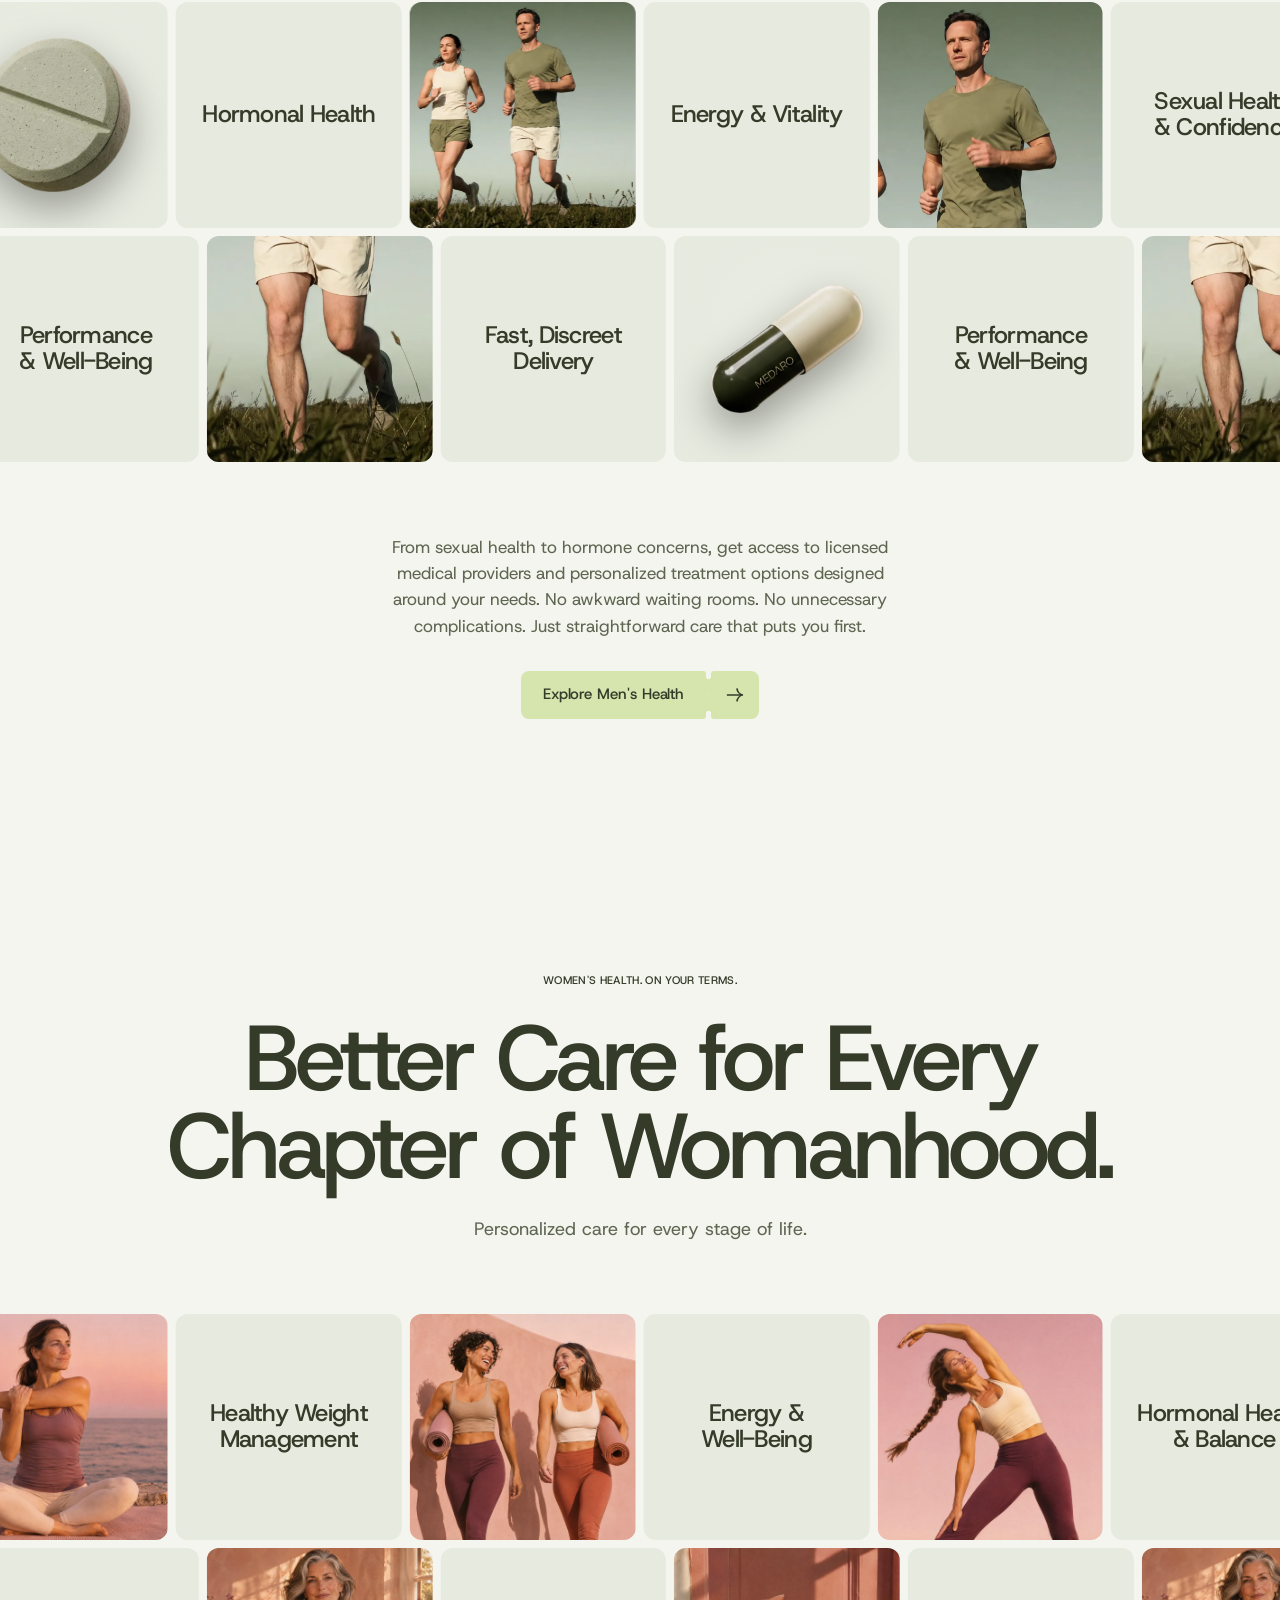
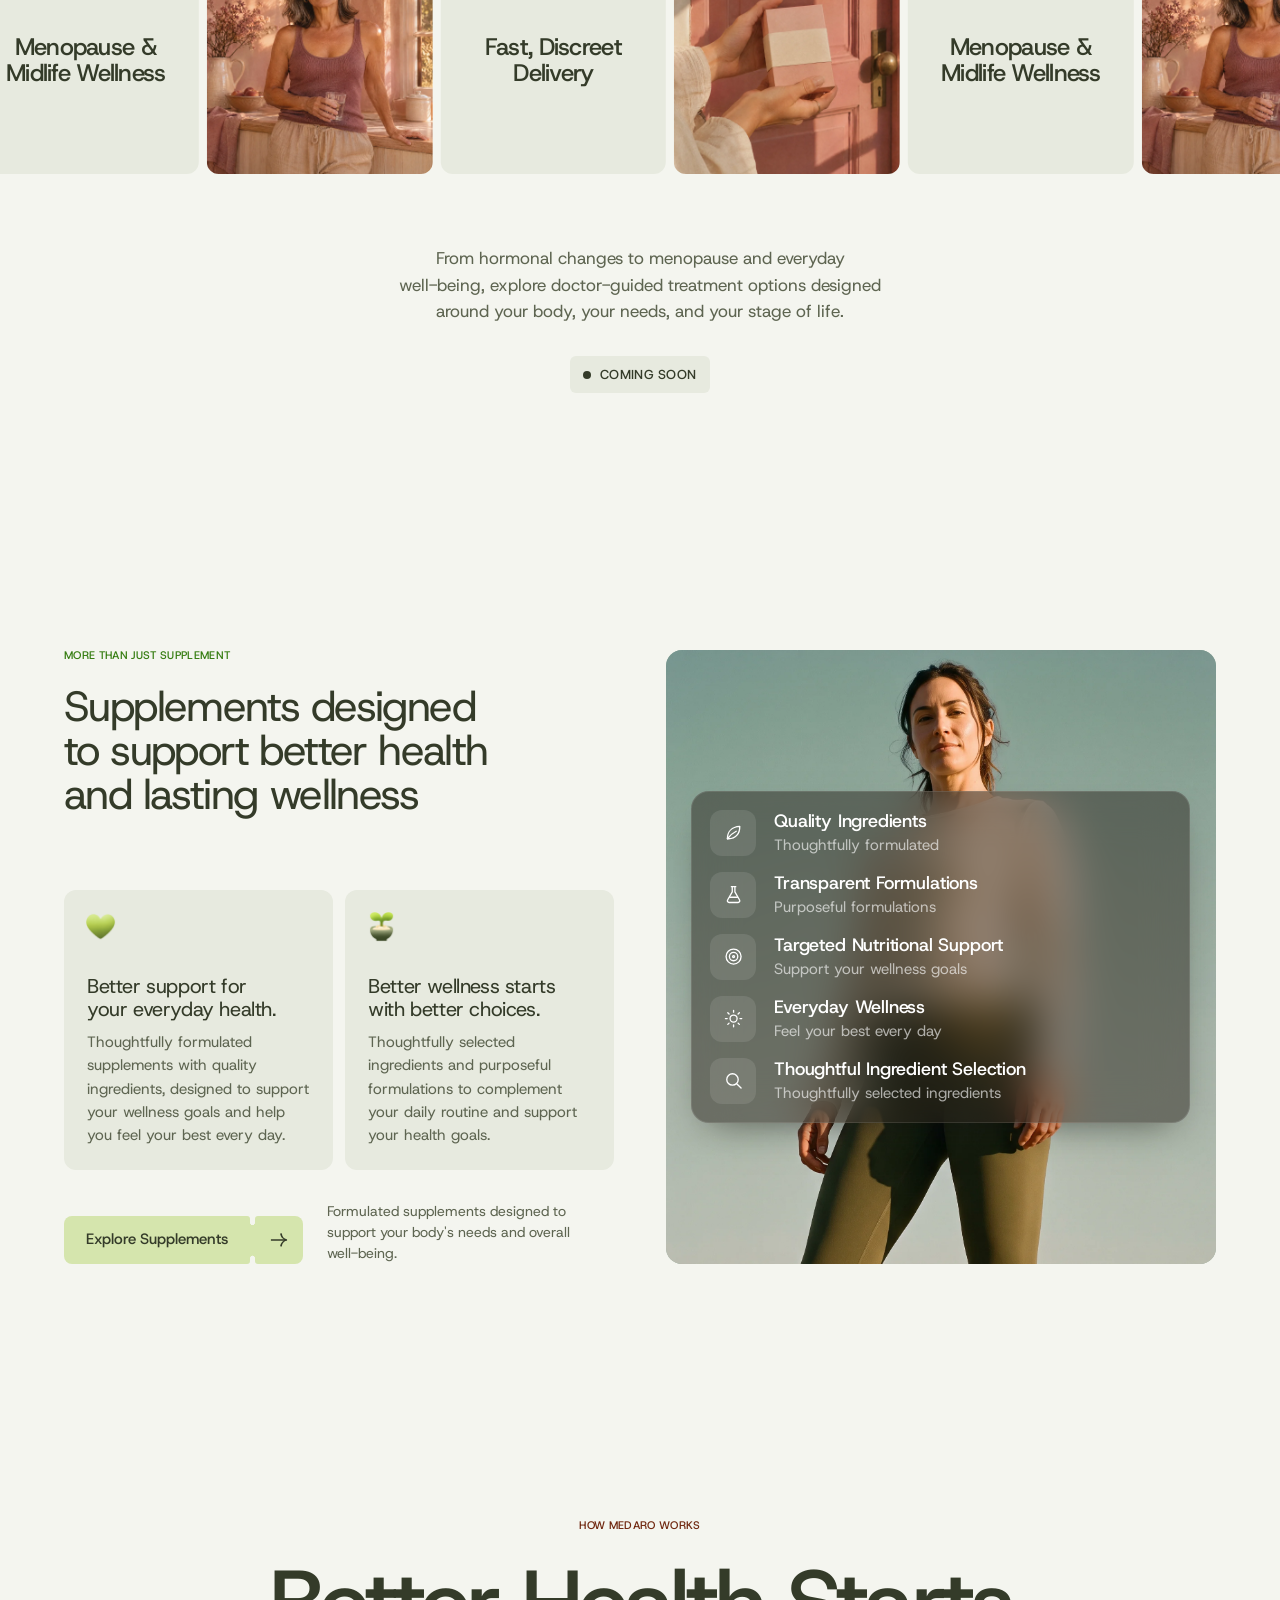
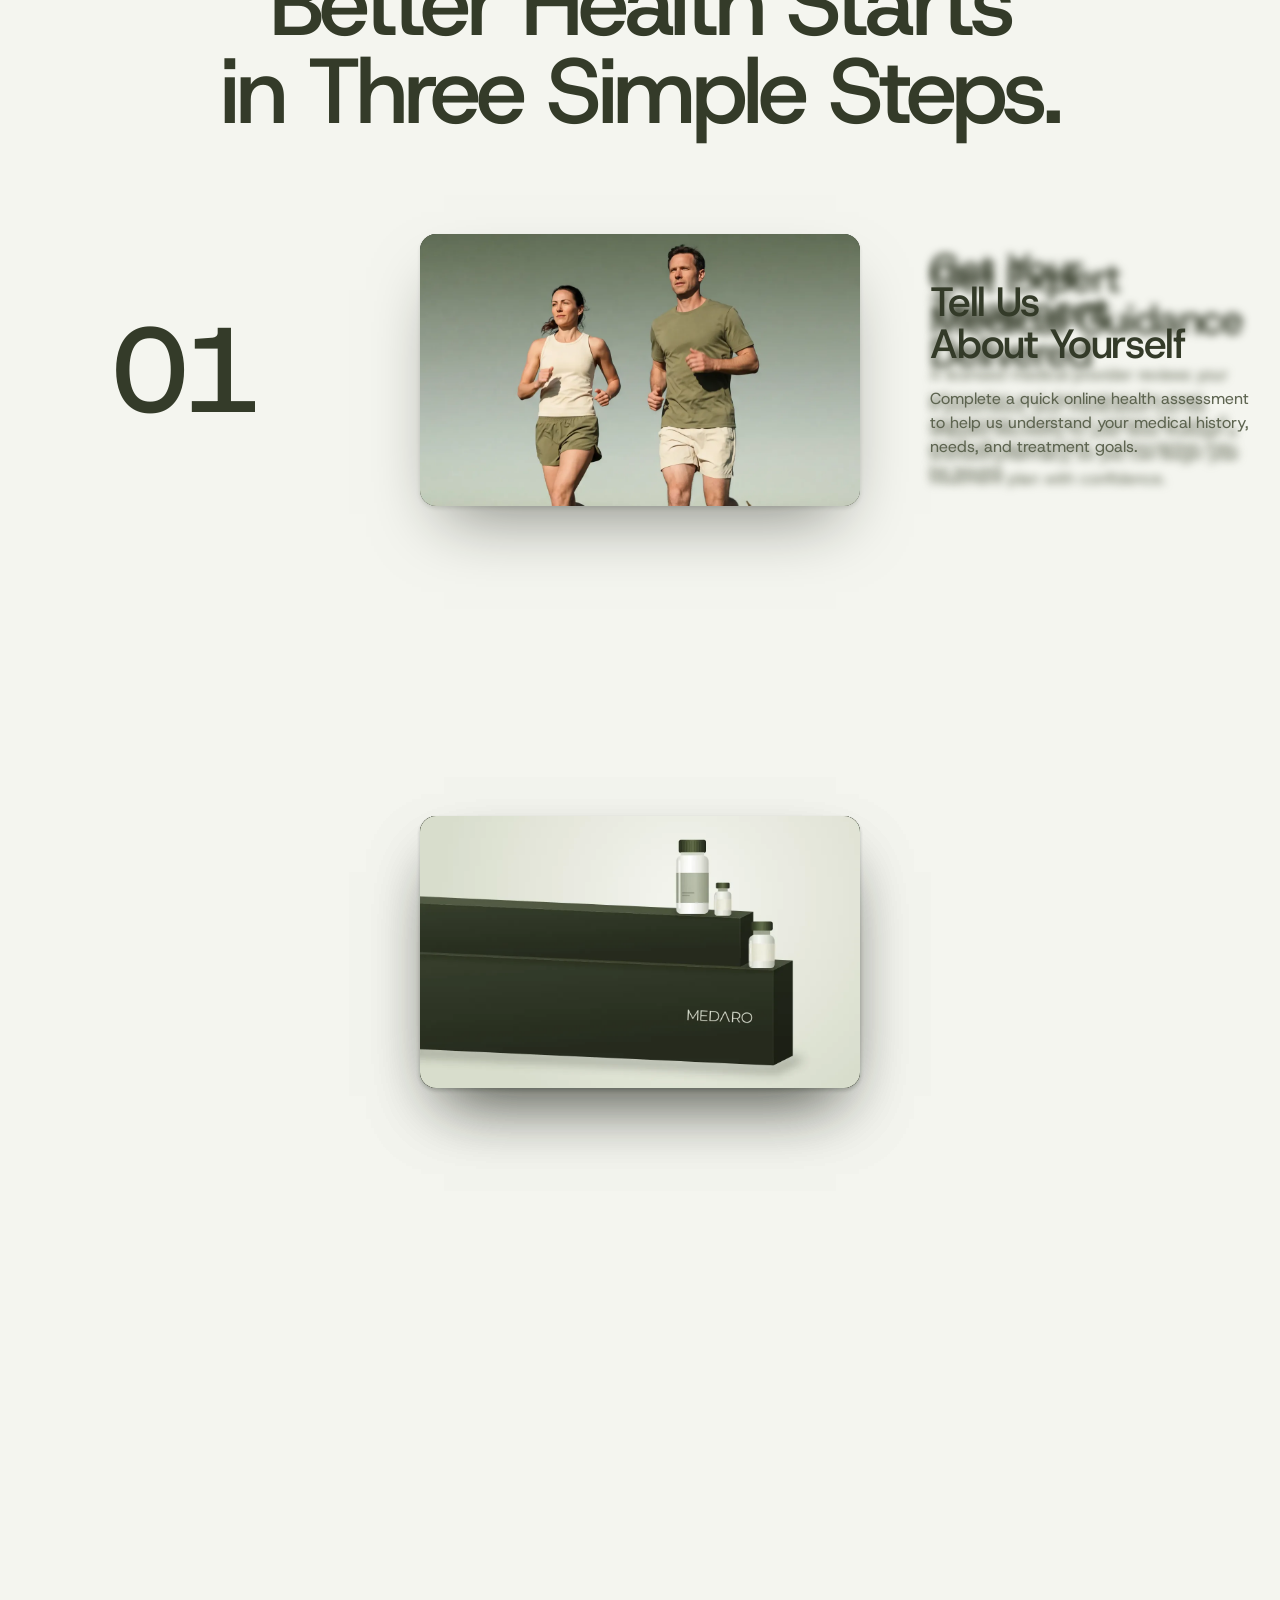
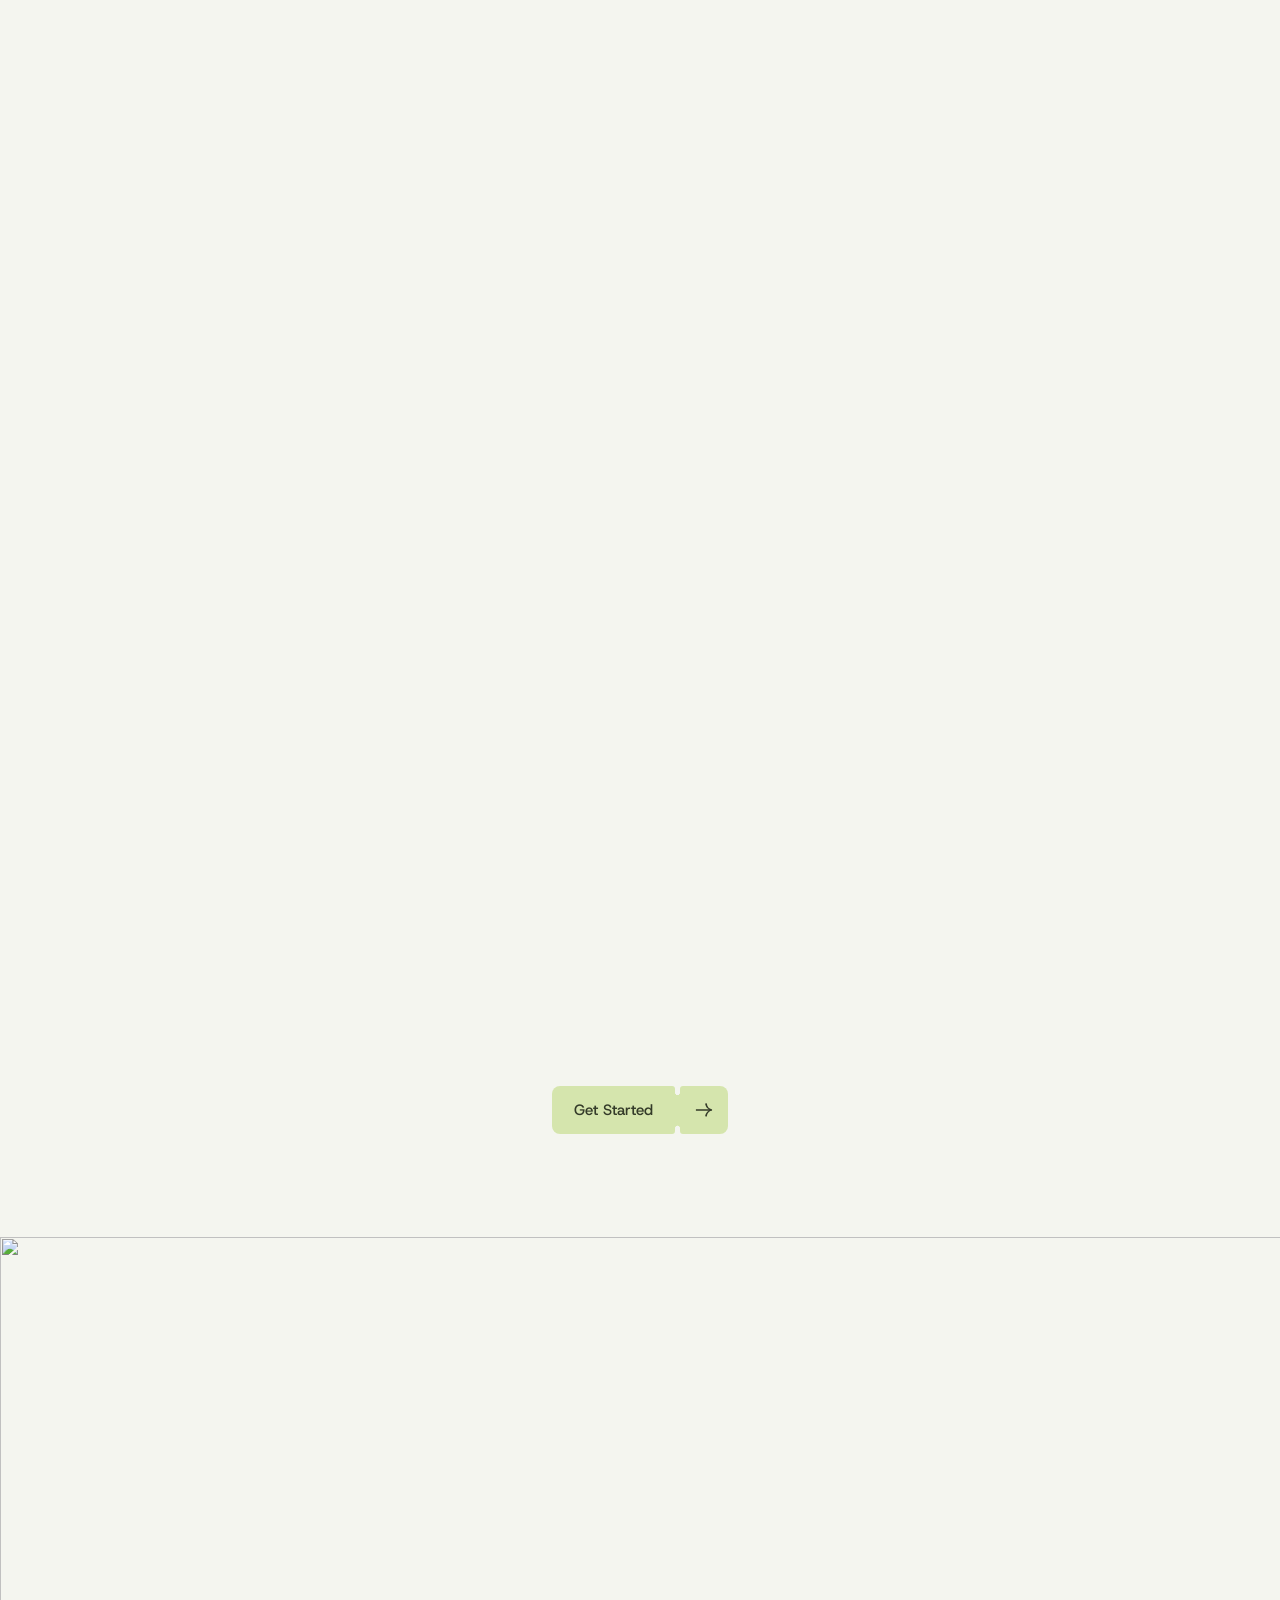
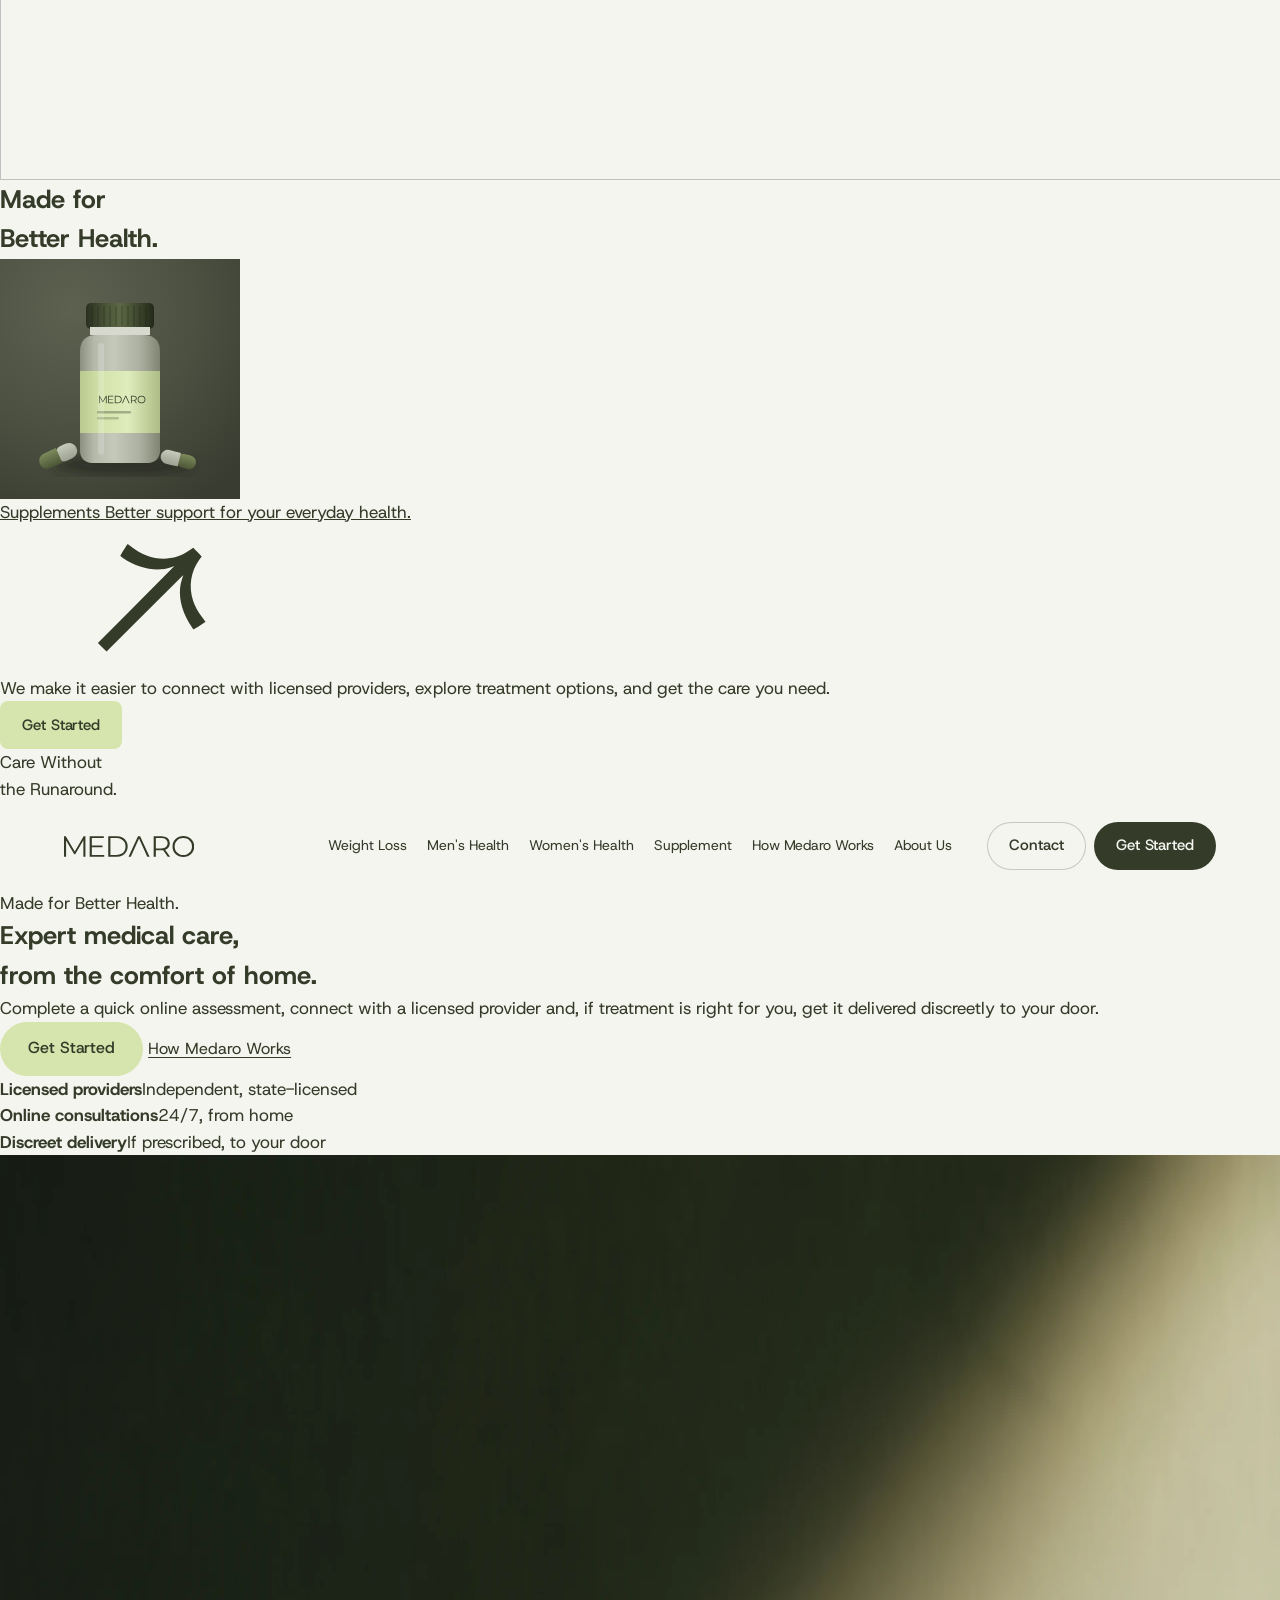
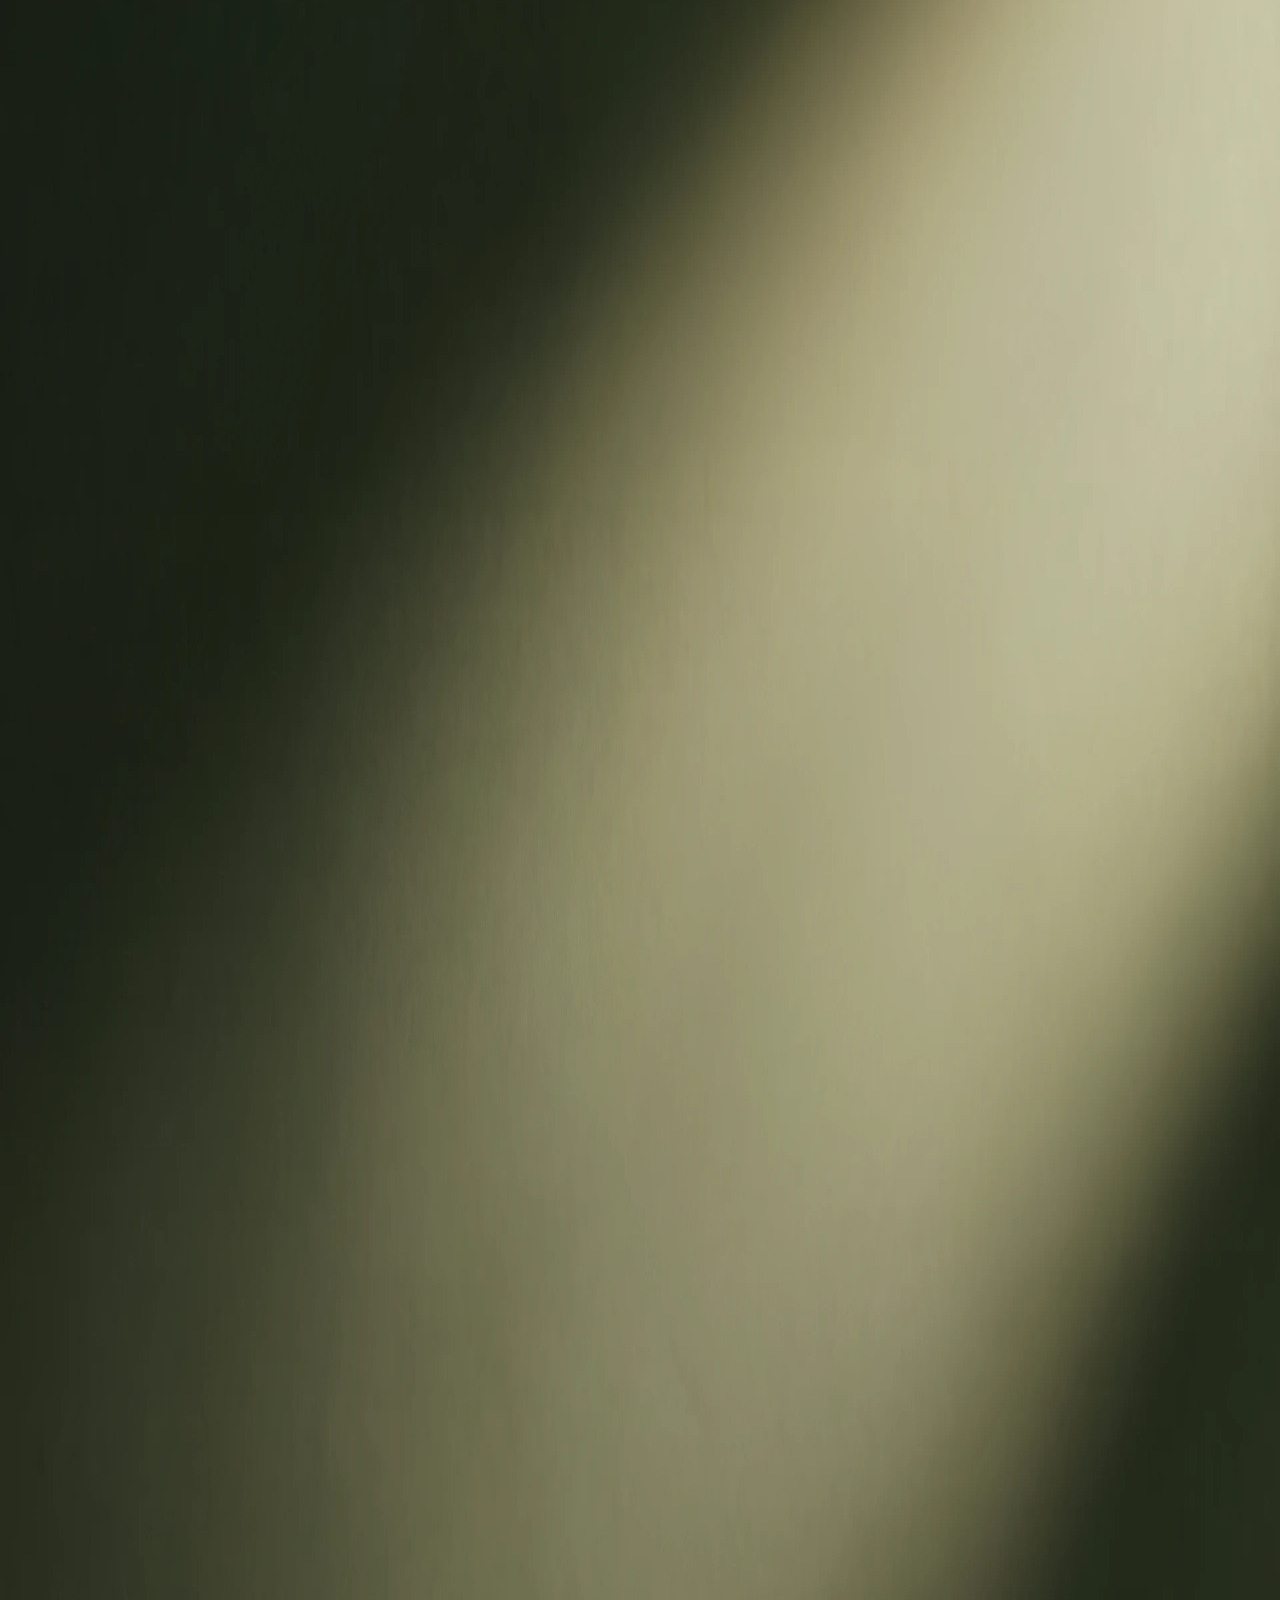
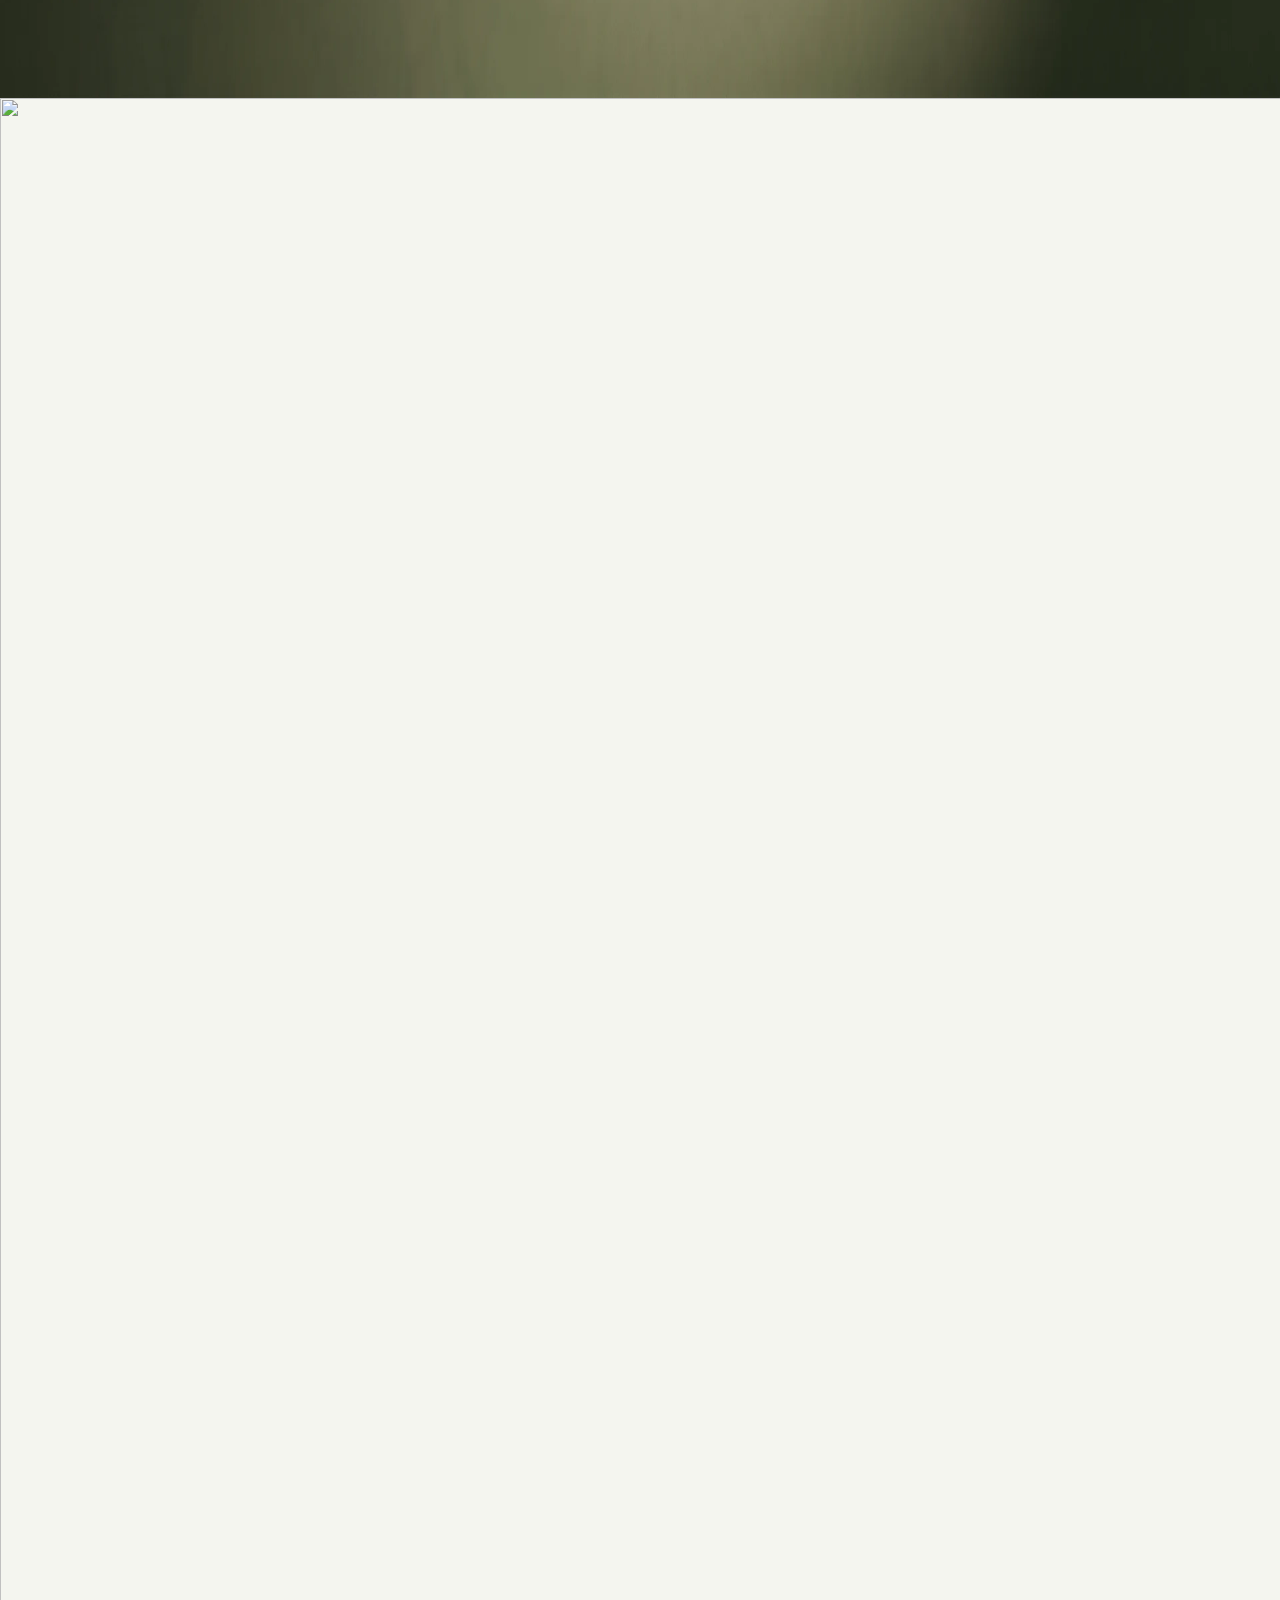
==== commit 6421c844: "Merge remote-tracking branch 'origin/main' into claude/intelligent-goldberg-arrc6m" ====
--- a/site/index.html
+++ b/site/index.html
@@ -495,7 +495,98 @@
   </section>
   <!-- SECTION:home/how-it-works END -->
 
-  </main>
+    <main id="main">
+      <!-- SECTION:home/hero--v1 START · styles: sections/home/hero--v1.css, components/promo-card.css · assets: assets/images/hero-run.webp, assets/images/standin-supplement.svg
+           Photo: Nano Banana 2.1 via Magnific, 4K, exported 3840 wide WebP (the user's pick: run). -->
+      <section class="hero-v1" aria-labelledby="hero-v1-title">
+        <img class="hero-v1__img hero-v1__img--run" src="assets/images/hero-run.webp" alt="" width="3840" height="2143">
+        <div class="hero-v1__inner">
+          <div class="hero-v1__top">
+            <h1 class="hero-v1__title" id="hero-v1-title">Made for<br>Better Health.</h1>
+            <!-- Supplement promo card (component: components/promo-card.css). Finish: paper (the user's pick).
+                 Image is a stand-in: MEDARO supplement bottle with capsules, sage background, square.
+                 [LINK NEEDED] "Explore Supplements" destination; scrolls to the Supplement section for now. -->
+            <a class="promo-card promo-card--paper" href="#supplements">
+              <img class="promo-card__img media-brief" src="assets/images/standin-supplement.svg" alt="" width="240" height="240">
+              <span class="promo-card__text">
+                <span class="promo-card__label">Supplements</span>
+                <span class="promo-card__title">Better support for your everyday health.</span>
+              </span>
+              <span class="promo-card__go" aria-hidden="true"><svg><use href="#i-arrow-ne"/></svg></span>
+            </a>
+          </div>
+          <div class="hero-v1__foot">
+            <div class="hero-v1__intro">
+              <p>We make it easier to connect with licensed providers, explore treatment options, and get the care you need.</p>
+              <a class="btn btn--primary" href="#how-it-works">Get Started</a>
+            </div>
+            <div class="hero-v1__end">
+              <p class="hero-v1__title">Care Without<br>the Runaround.</p>
+            </div>
+          </div>
+        </div>
+      </section>
+      <!-- SECTION:home/hero--v1 END -->
+    </main>
+  </div>
+
+  <!-- ================= HERO V2 (after Superpower) ================= -->
+  <div data-version="hero:v2">
+
+    <!-- SECTION:header--plain START · styles: components/header.css · scripts: main.js (header) -->
+    <header class="site-header site-header--plain" data-header>
+      <div class="site-header__bar">
+        <a class="logo" href="#top" aria-label="MEDARO, back to top"><svg aria-hidden="true"><use href="#wordmark"/></svg></a>
+        <nav class="site-header__links" aria-label="Main">
+          <a class="link-roll" href="#weight-loss">Weight Loss</a>
+          <a class="link-roll" href="#mens-health">Men's Health</a>
+          <a class="link-roll" href="#womens-health">Women's Health</a>
+          <a class="link-roll" href="#supplements">Supplement</a>
+          <a class="link-roll" href="#how-it-works">How Medaro Works</a>
+          <a class="link-roll" href="about.html">About Us</a>
+        </nav>
+        <div class="site-header__actions">
+          <a class="btn btn--outline btn--pill" href="contact.html">Contact</a>
+          <a class="btn btn--dark btn--pill" href="#how-it-works">Get Started</a>
+        </div>
+      </div>
+    </header>
+    <!-- SECTION:header--plain END -->
+
+    <main id="main-v2">
+      <!-- SECTION:home/hero--v2 START · styles: sections/home/hero--v2.css · assets: assets/images/supplements/pens-plate.webp, pens-products.webp -->
+      <section class="hero-v2" aria-labelledby="hero-v2-title">
+        <div class="hero-v2__frame">
+
+          <div class="hero-v2__content">
+            <p class="hero-v2__eyebrow">Made for Better Health.</p>
+            <h1 class="hero-v2__title" id="hero-v2-title">Expert medical care,<br>from the comfort of home.</h1>
+            <p class="hero-v2__lede">Complete a quick online assessment, connect with a licensed provider and, if treatment is right for you, get it delivered discreetly to your door.</p>
+            <div class="hero-v2__actions">
+              <a class="btn btn--primary btn--pill btn--l" href="#how-it-works">Get Started</a>
+              <a class="link-underline" href="#how-it-works">How Medaro Works</a>
+            </div>
+          </div>
+
+          <ul class="hero-v2__facts">
+            <li><strong>Licensed providers</strong><span>Independent, state-licensed</span></li>
+            <li><strong>Online consultations</strong><span>24/7, from home</span></li>
+            <li><strong>Discreet delivery</strong><span>If prescribed, to your door</span></li>
+          </ul>
+
+          <!-- Product photo, after the user's floating-pens reference: one Nano Banana 2.1 render (their reference for
+               composition, the official logo for branding). Split into a clean backdrop plate (same render, objects removed)
+               and a cut-out of the pens and tablets, which floats over it exactly where it was shot. -->
+          <div class="hero-v2__media" aria-hidden="true">
+            <img class="hero-v2__plate" src="assets/images/supplements/pens-plate.webp" alt="" width="3840" height="2143">
+            <div class="hero-v2__scrim"></div>
+            <img class="hero-v2__products" src="assets/images/supplements/pens-products.webp" alt="" width="1586" height="2143">
+          </div>
+        </div>
+      </section>
+      <!-- SECTION:home/hero--v2 END -->
+    </main>
+  </div>
 
   <!-- SECTION:footer--full START · styles: components/footer.css, components/product.css · scripts: main.js (rolling links) · assets: assets/images/products/ (vial-tirzepatide.webp, print-vial-microdose.svg, sheen-vial.svg), assets/badges/hipaa-compliant.png
        Design after the user's Ethical Life footer (2026-11-21): brand line top left, link columns top right, the MEDARO
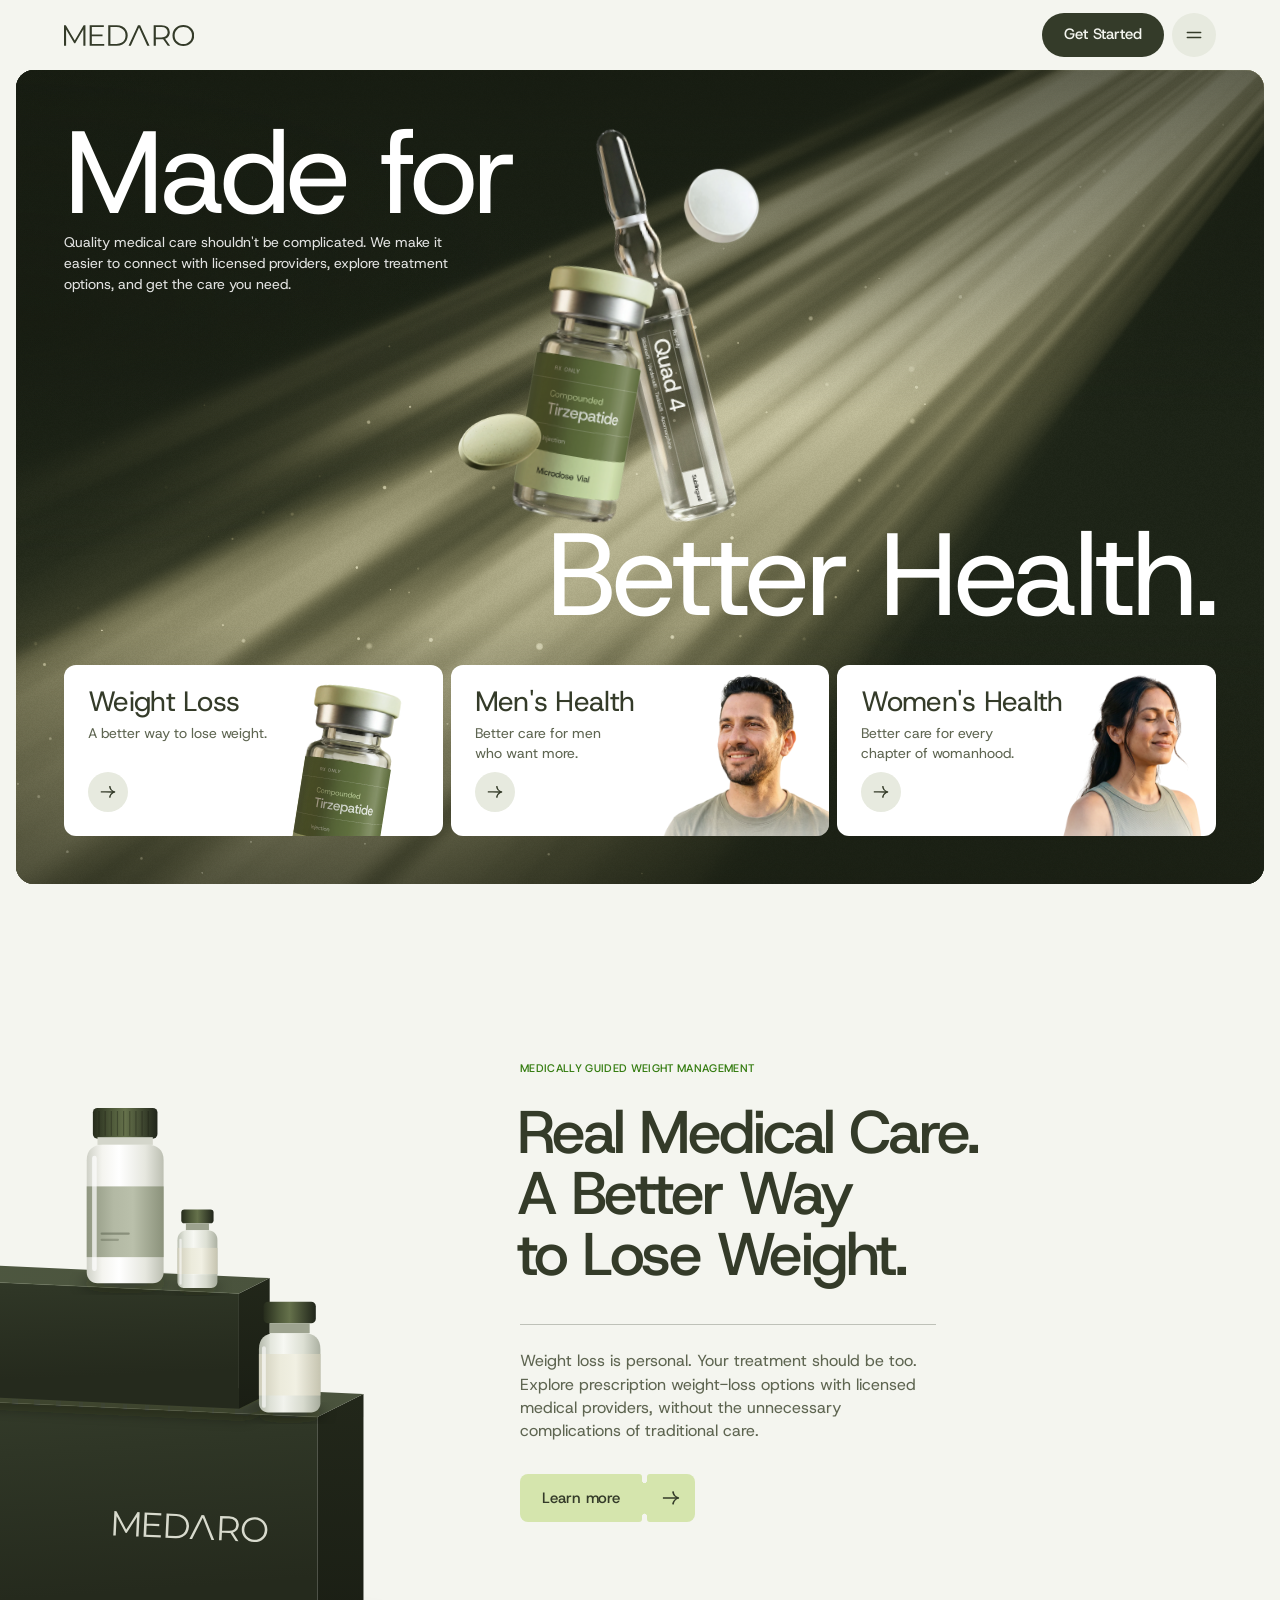
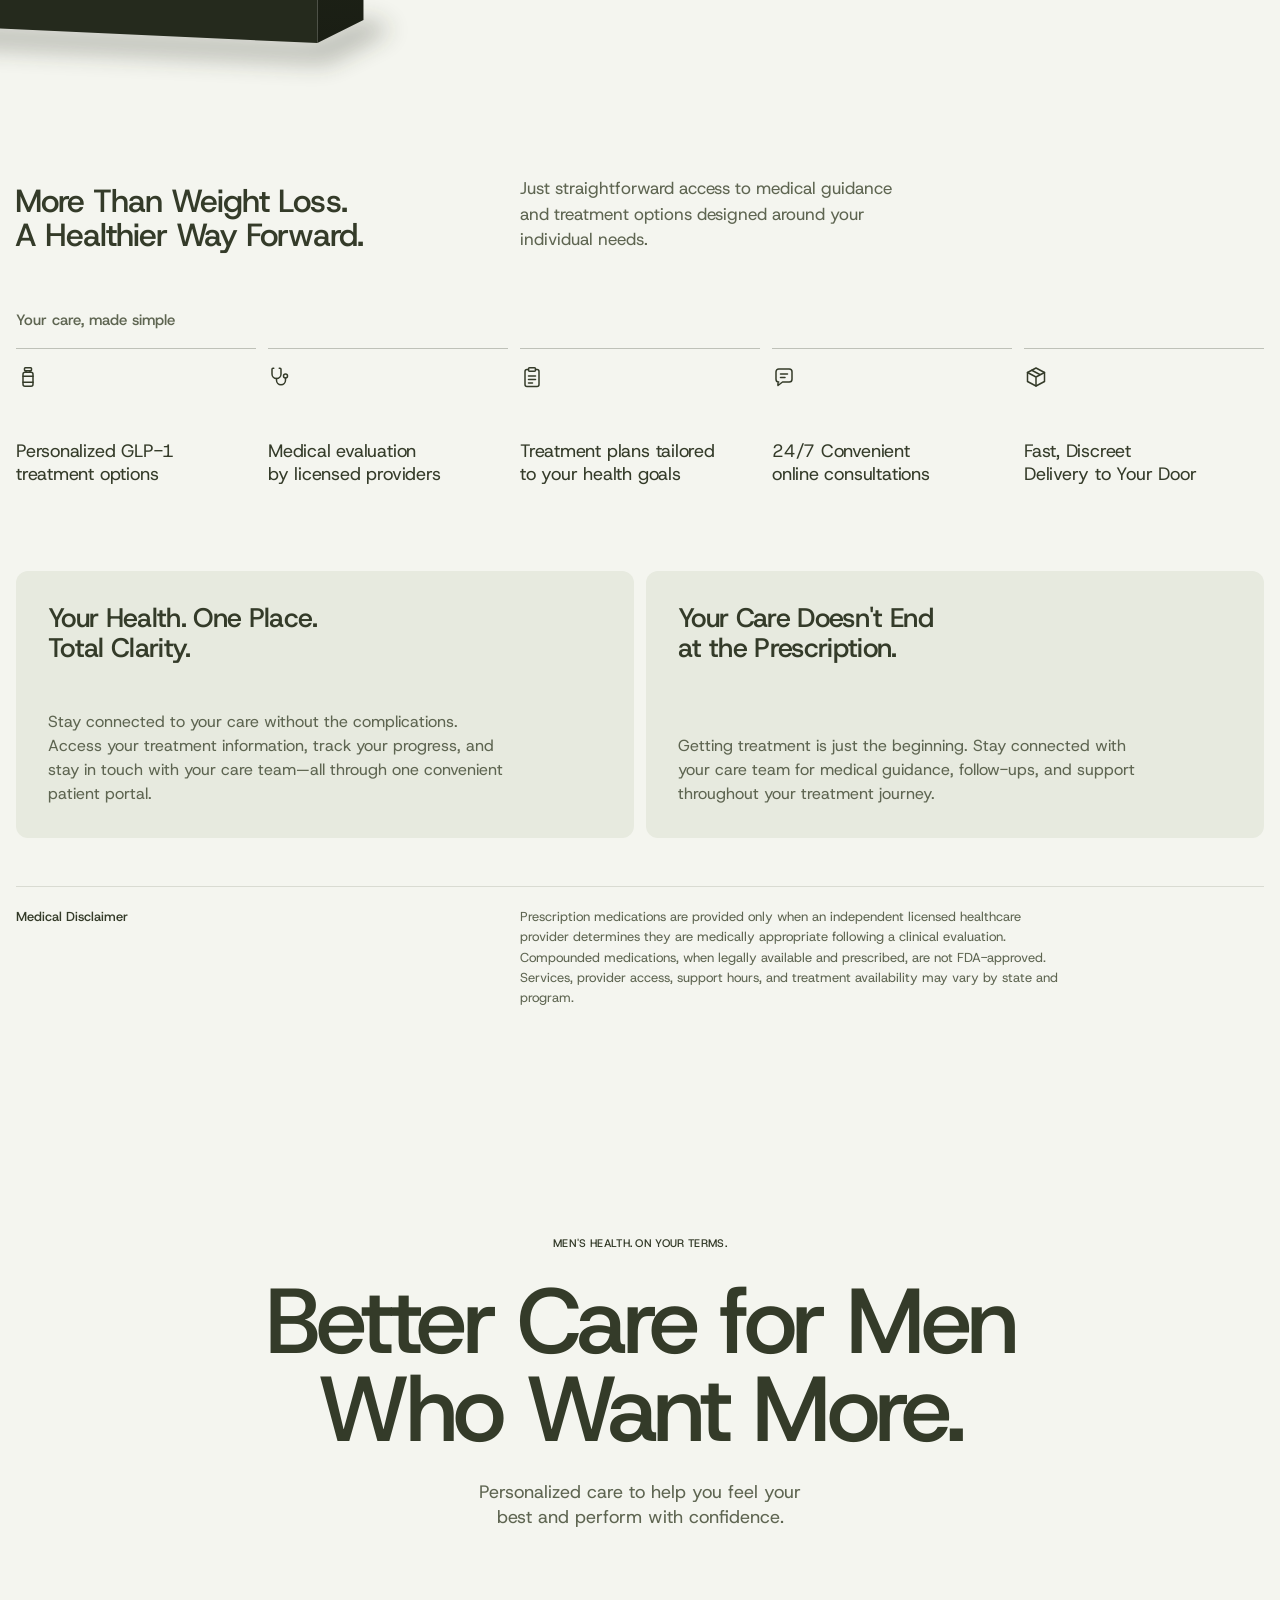
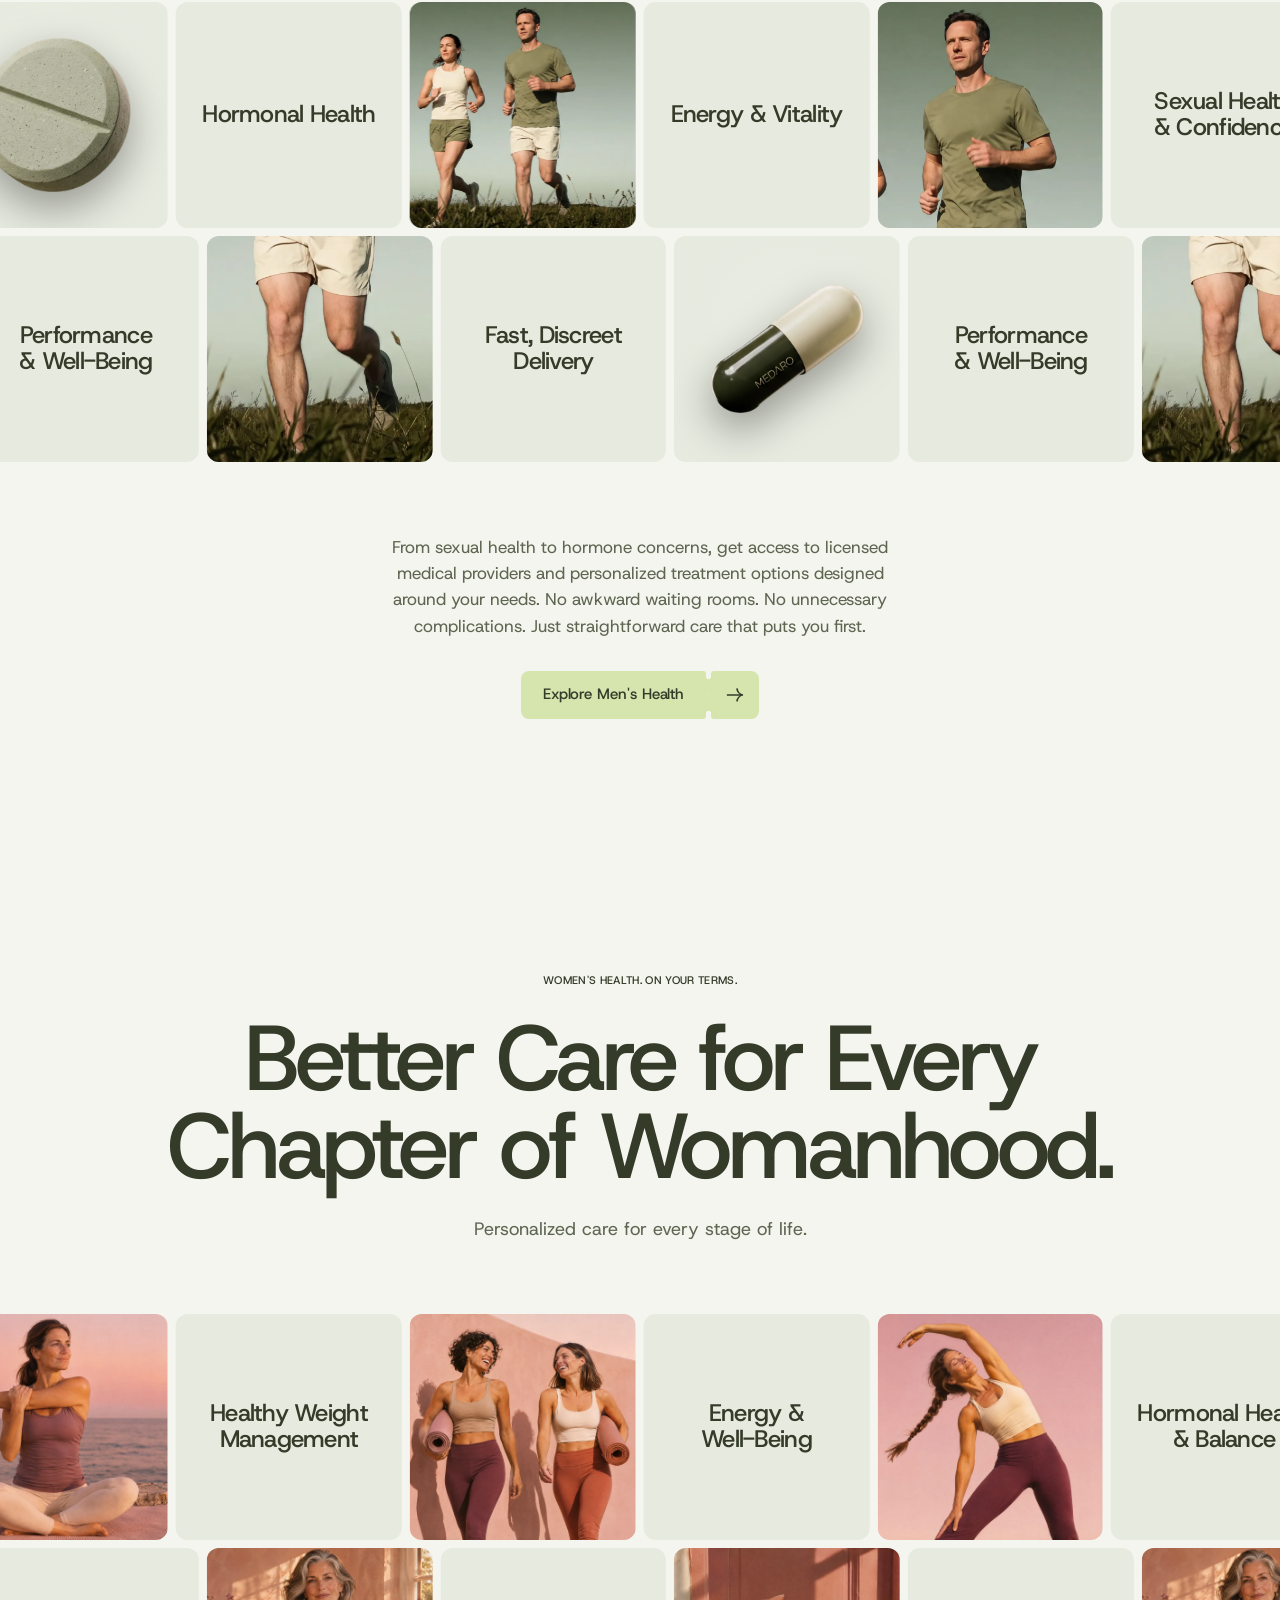
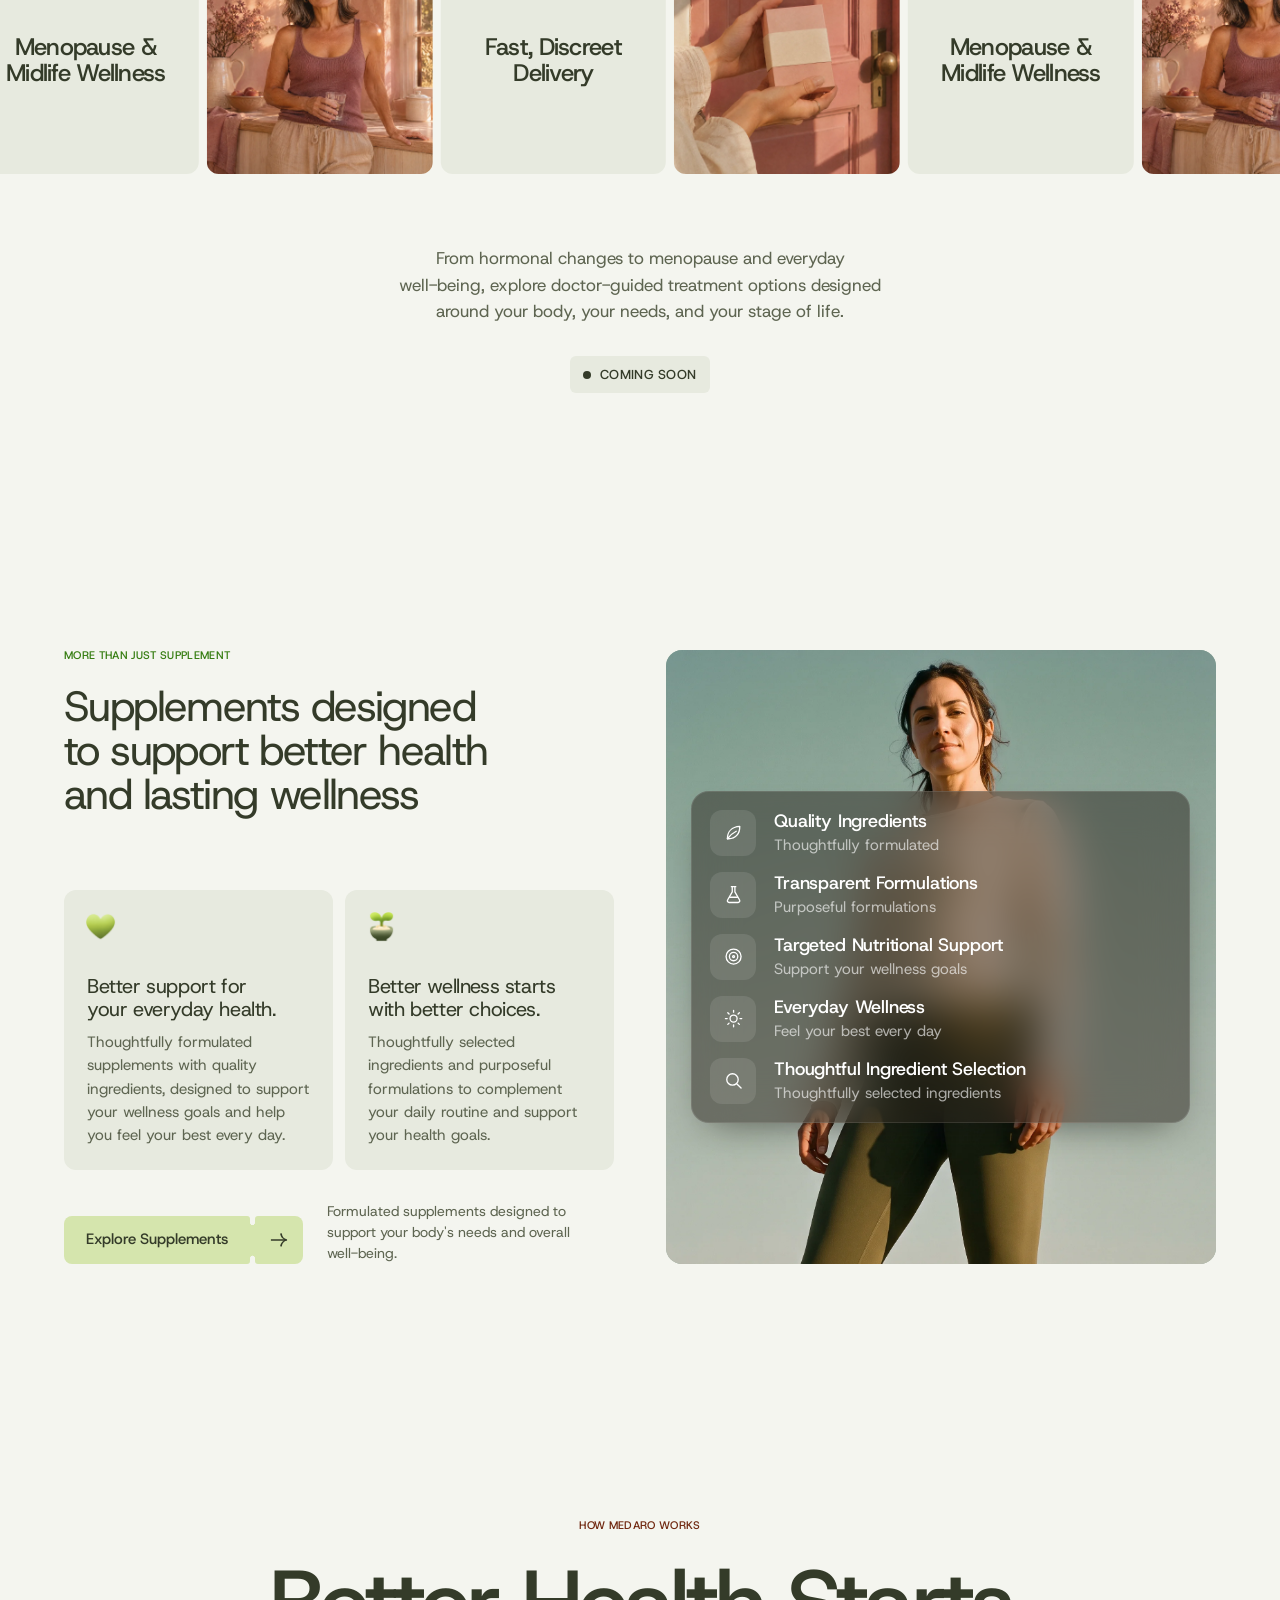
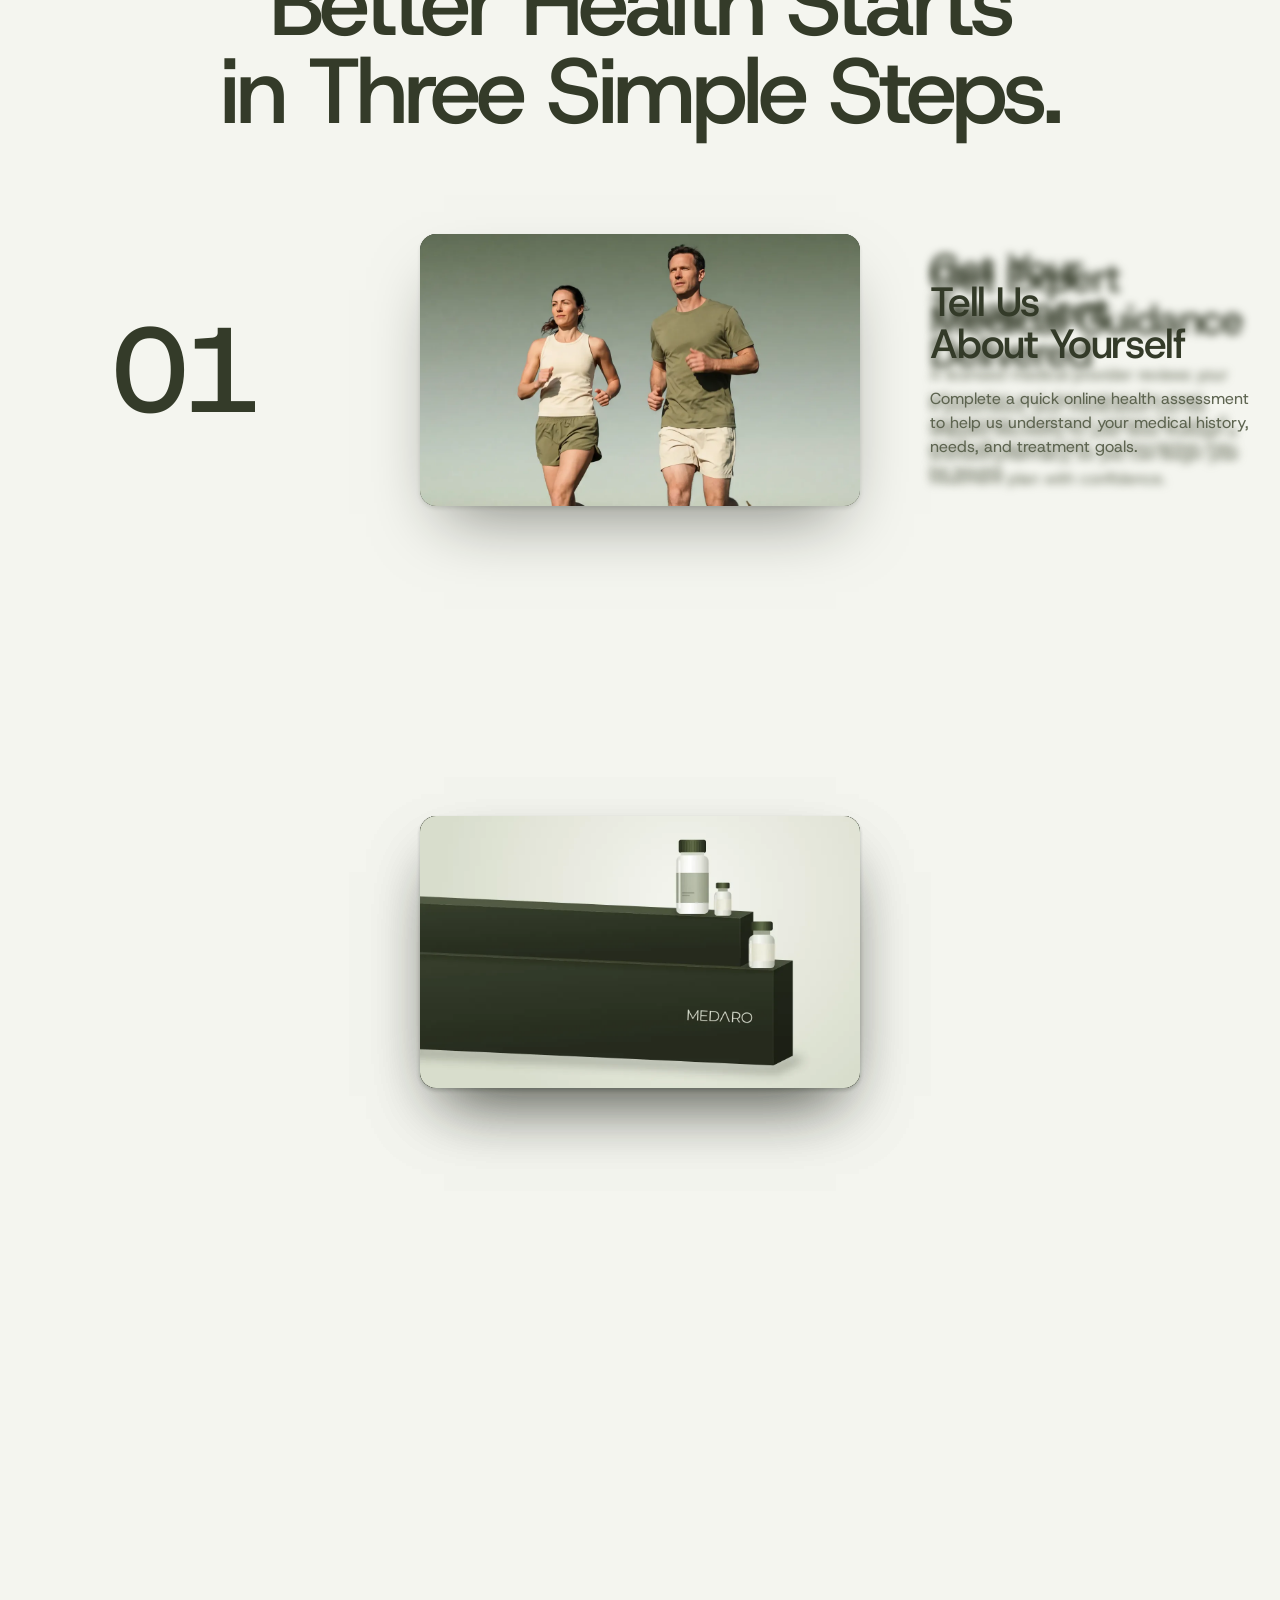
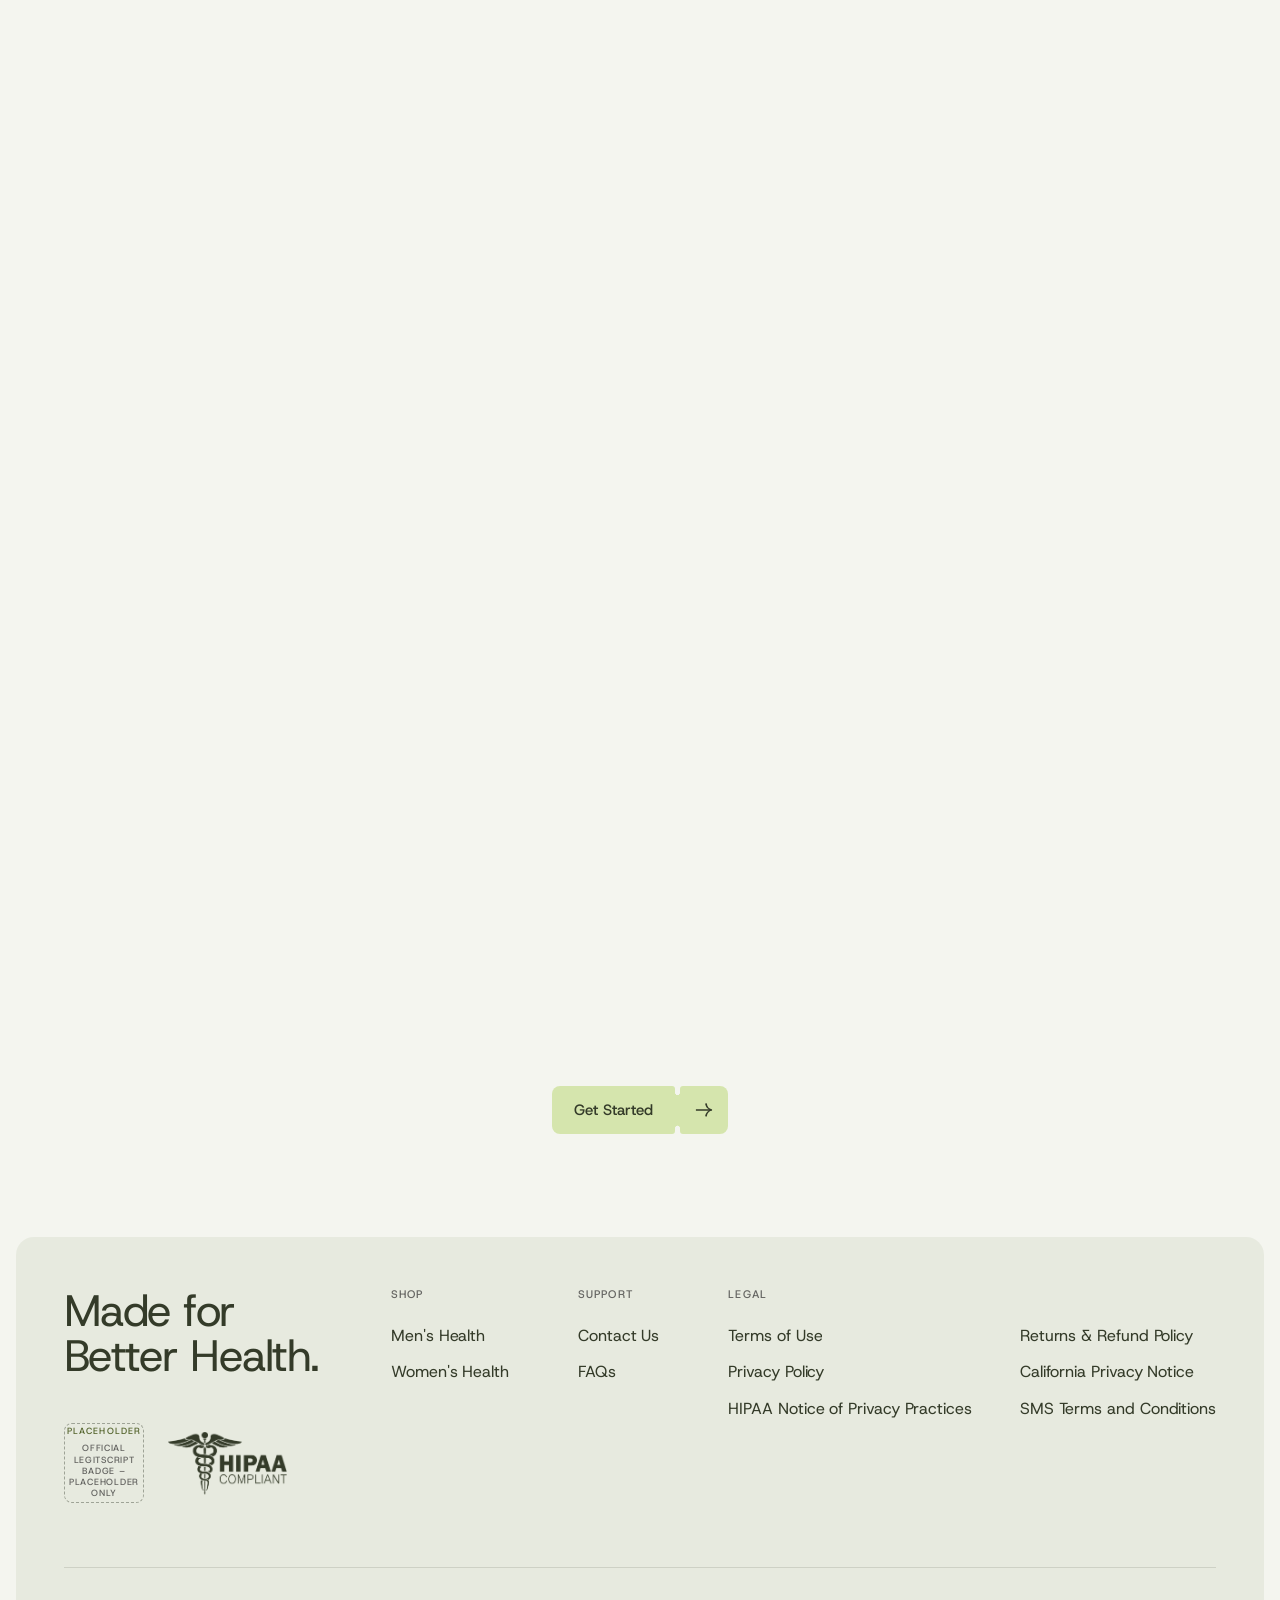
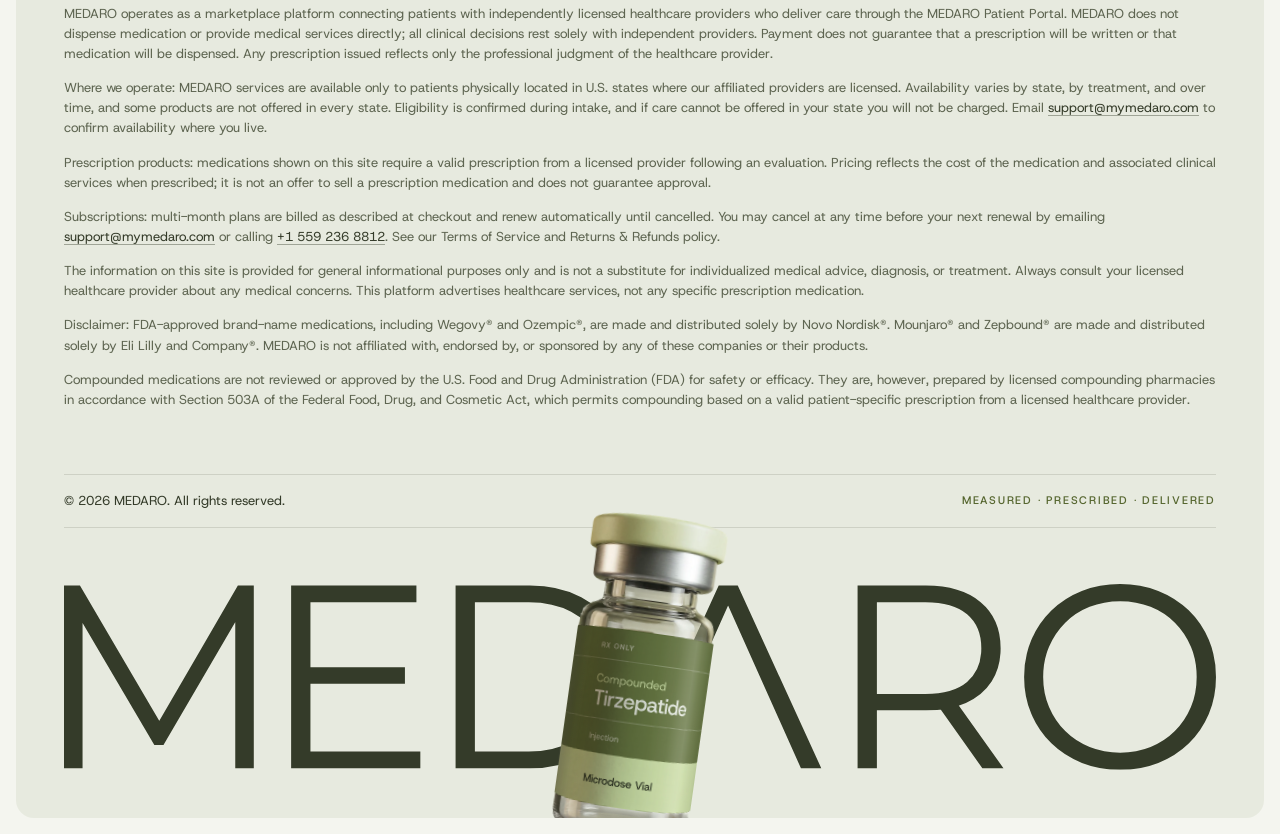
==== commit fc613b5b: "Branch reset to main's approved state (old hero V1/V2 exploration removed) Co-Authored-By: Claude Op" ====
--- a/site/index.html
+++ b/site/index.html
@@ -495,98 +495,7 @@
   </section>
   <!-- SECTION:home/how-it-works END -->
 
-    <main id="main">
-      <!-- SECTION:home/hero--v1 START · styles: sections/home/hero--v1.css, components/promo-card.css · assets: assets/images/hero-run.webp, assets/images/standin-supplement.svg
-           Photo: Nano Banana 2.1 via Magnific, 4K, exported 3840 wide WebP (the user's pick: run). -->
-      <section class="hero-v1" aria-labelledby="hero-v1-title">
-        <img class="hero-v1__img hero-v1__img--run" src="assets/images/hero-run.webp" alt="" width="3840" height="2143">
-        <div class="hero-v1__inner">
-          <div class="hero-v1__top">
-            <h1 class="hero-v1__title" id="hero-v1-title">Made for<br>Better Health.</h1>
-            <!-- Supplement promo card (component: components/promo-card.css). Finish: paper (the user's pick).
-                 Image is a stand-in: MEDARO supplement bottle with capsules, sage background, square.
-                 [LINK NEEDED] "Explore Supplements" destination; scrolls to the Supplement section for now. -->
-            <a class="promo-card promo-card--paper" href="#supplements">
-              <img class="promo-card__img media-brief" src="assets/images/standin-supplement.svg" alt="" width="240" height="240">
-              <span class="promo-card__text">
-                <span class="promo-card__label">Supplements</span>
-                <span class="promo-card__title">Better support for your everyday health.</span>
-              </span>
-              <span class="promo-card__go" aria-hidden="true"><svg><use href="#i-arrow-ne"/></svg></span>
-            </a>
-          </div>
-          <div class="hero-v1__foot">
-            <div class="hero-v1__intro">
-              <p>We make it easier to connect with licensed providers, explore treatment options, and get the care you need.</p>
-              <a class="btn btn--primary" href="#how-it-works">Get Started</a>
-            </div>
-            <div class="hero-v1__end">
-              <p class="hero-v1__title">Care Without<br>the Runaround.</p>
-            </div>
-          </div>
-        </div>
-      </section>
-      <!-- SECTION:home/hero--v1 END -->
-    </main>
-  </div>
-
-  <!-- ================= HERO V2 (after Superpower) ================= -->
-  <div data-version="hero:v2">
-
-    <!-- SECTION:header--plain START · styles: components/header.css · scripts: main.js (header) -->
-    <header class="site-header site-header--plain" data-header>
-      <div class="site-header__bar">
-        <a class="logo" href="#top" aria-label="MEDARO, back to top"><svg aria-hidden="true"><use href="#wordmark"/></svg></a>
-        <nav class="site-header__links" aria-label="Main">
-          <a class="link-roll" href="#weight-loss">Weight Loss</a>
-          <a class="link-roll" href="#mens-health">Men's Health</a>
-          <a class="link-roll" href="#womens-health">Women's Health</a>
-          <a class="link-roll" href="#supplements">Supplement</a>
-          <a class="link-roll" href="#how-it-works">How Medaro Works</a>
-          <a class="link-roll" href="about.html">About Us</a>
-        </nav>
-        <div class="site-header__actions">
-          <a class="btn btn--outline btn--pill" href="contact.html">Contact</a>
-          <a class="btn btn--dark btn--pill" href="#how-it-works">Get Started</a>
-        </div>
-      </div>
-    </header>
-    <!-- SECTION:header--plain END -->
-
-    <main id="main-v2">
-      <!-- SECTION:home/hero--v2 START · styles: sections/home/hero--v2.css · assets: assets/images/supplements/pens-plate.webp, pens-products.webp -->
-      <section class="hero-v2" aria-labelledby="hero-v2-title">
-        <div class="hero-v2__frame">
-
-          <div class="hero-v2__content">
-            <p class="hero-v2__eyebrow">Made for Better Health.</p>
-            <h1 class="hero-v2__title" id="hero-v2-title">Expert medical care,<br>from the comfort of home.</h1>
-            <p class="hero-v2__lede">Complete a quick online assessment, connect with a licensed provider and, if treatment is right for you, get it delivered discreetly to your door.</p>
-            <div class="hero-v2__actions">
-              <a class="btn btn--primary btn--pill btn--l" href="#how-it-works">Get Started</a>
-              <a class="link-underline" href="#how-it-works">How Medaro Works</a>
-            </div>
-          </div>
-
-          <ul class="hero-v2__facts">
-            <li><strong>Licensed providers</strong><span>Independent, state-licensed</span></li>
-            <li><strong>Online consultations</strong><span>24/7, from home</span></li>
-            <li><strong>Discreet delivery</strong><span>If prescribed, to your door</span></li>
-          </ul>
-
-          <!-- Product photo, after the user's floating-pens reference: one Nano Banana 2.1 render (their reference for
-               composition, the official logo for branding). Split into a clean backdrop plate (same render, objects removed)
-               and a cut-out of the pens and tablets, which floats over it exactly where it was shot. -->
-          <div class="hero-v2__media" aria-hidden="true">
-            <img class="hero-v2__plate" src="assets/images/supplements/pens-plate.webp" alt="" width="3840" height="2143">
-            <div class="hero-v2__scrim"></div>
-            <img class="hero-v2__products" src="assets/images/supplements/pens-products.webp" alt="" width="1586" height="2143">
-          </div>
-        </div>
-      </section>
-      <!-- SECTION:home/hero--v2 END -->
-    </main>
-  </div>
+  </main>
 
   <!-- SECTION:footer--full START · styles: components/footer.css, components/product.css · scripts: main.js (rolling links) · assets: assets/images/products/ (vial-tirzepatide.webp, print-vial-microdose.svg, sheen-vial.svg), assets/badges/hipaa-compliant.png
        Design after the user's Ethical Life footer (2026-11-21): brand line top left, link columns top right, the MEDARO
